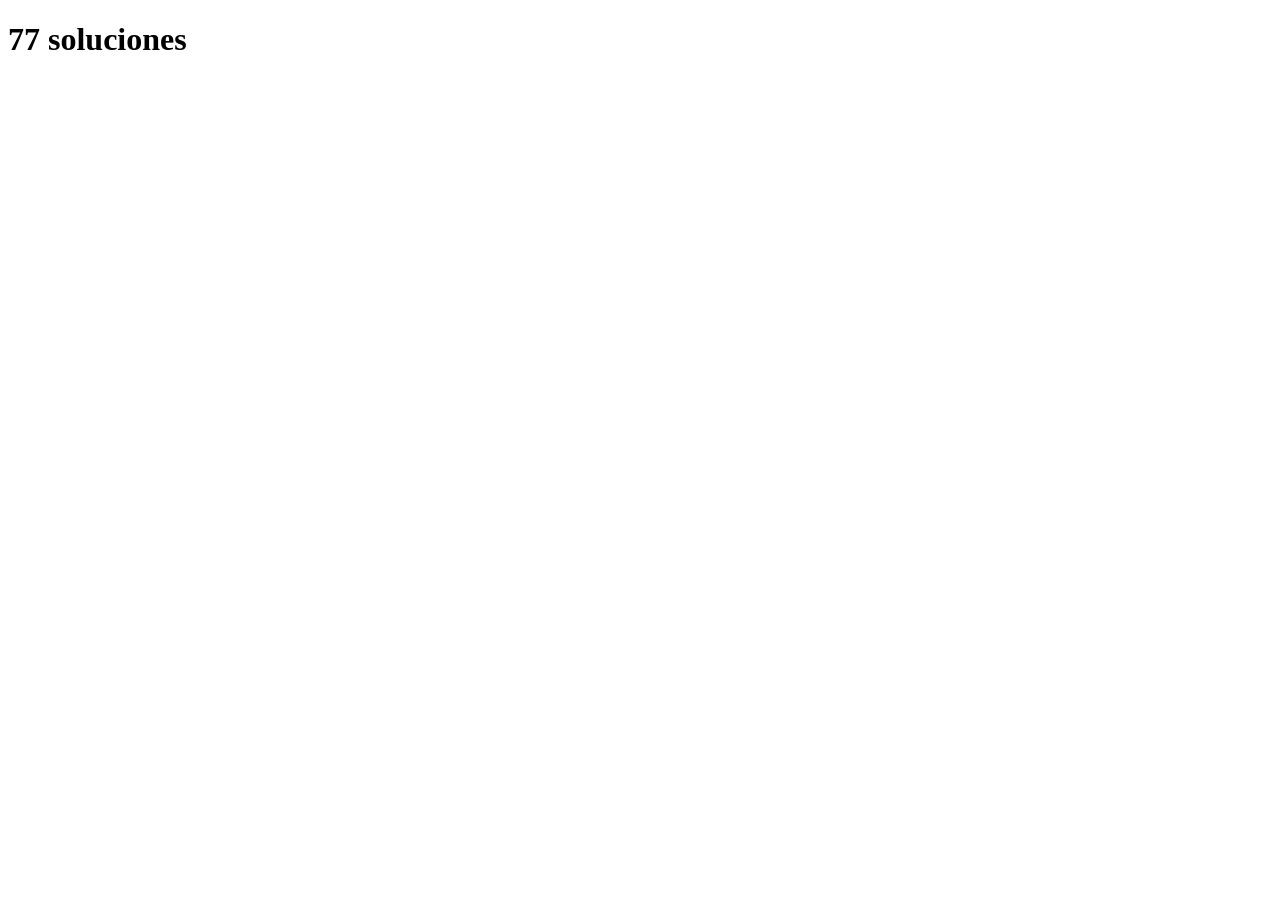
==== index.html @ a846e5ba "Initial commit" ====
<!doctype html>
<html lang="es">
  <head>
    <meta charset="UTF-8" />
    <meta name="viewport" content="width=device-width, initial-scale=1.0" />
    <title>77 soluciones</title>
  </head>
  <body>
    <h1>77 soluciones</h1>
  </body>
</html>
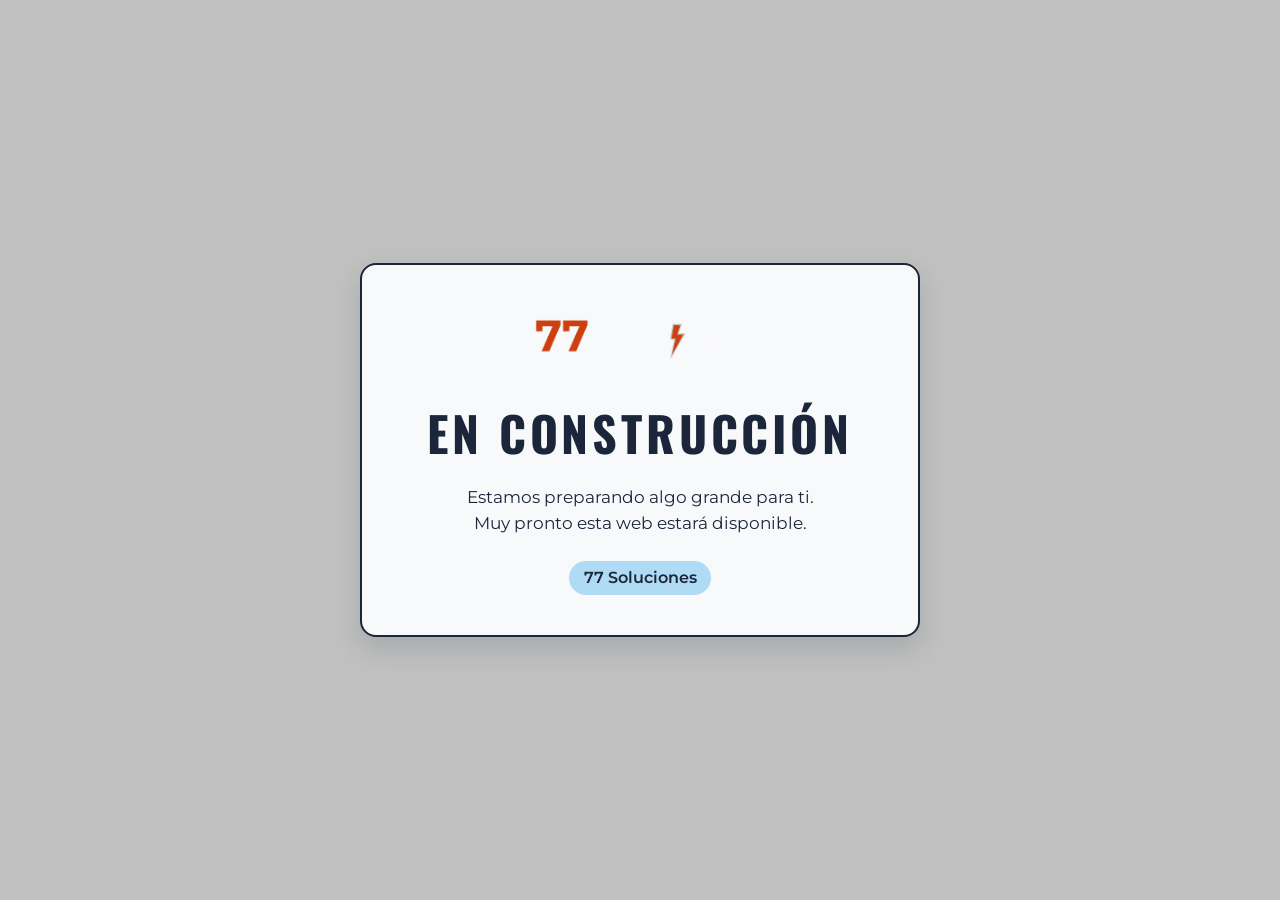
==== commit add59375: "Crear landing de en construcción con logo y estilos" ====
--- a/index.html
+++ b/index.html
@@ -3,9 +3,82 @@
   <head>
     <meta charset="UTF-8" />
     <meta name="viewport" content="width=device-width, initial-scale=1.0" />
-    <title>77 soluciones</title>
+    <title>77 Soluciones | En construcción</title>
+    <link
+      href="https://fonts.googleapis.com/css2?family=Montserrat:wght@400;600&family=Oswald:wght@500;700&display=swap"
+      rel="stylesheet"
+    />
+    <style>
+      :root {
+        --gris-fondo: #c0c0c0;
+        --azul-claro: #afdbf5;
+        --casi-blanco: #f8f9fa;
+        --azul-oscuro: #1b263b;
+      }
+
+      * {
+        box-sizing: border-box;
+      }
+
+      body {
+        margin: 0;
+        min-height: 100vh;
+        display: grid;
+        place-items: center;
+        background: var(--gris-fondo);
+        color: var(--azul-oscuro);
+        font-family: "Montserrat", sans-serif;
+      }
+
+      .construction-card {
+        width: min(92vw, 560px);
+        padding: 2.5rem 2rem;
+        background: var(--casi-blanco);
+        border: 2px solid var(--azul-oscuro);
+        border-radius: 16px;
+        text-align: center;
+        box-shadow: 0 12px 24px rgba(27, 38, 59, 0.15);
+      }
+
+      .logo {
+        width: min(220px, 60%);
+        height: auto;
+        margin-bottom: 1.5rem;
+      }
+
+      h1 {
+        margin: 0;
+        font-family: "Oswald", sans-serif;
+        font-size: clamp(2rem, 5vw, 3rem);
+        text-transform: uppercase;
+        letter-spacing: 0.08em;
+      }
+
+      p {
+        margin: 1rem 0 0;
+        font-size: 1.05rem;
+        line-height: 1.6;
+      }
+
+      .badge {
+        display: inline-block;
+        margin-top: 1.5rem;
+        padding: 0.45rem 0.9rem;
+        border-radius: 999px;
+        background: var(--azul-claro);
+        font-weight: 600;
+      }
+    </style>
   </head>
   <body>
-    <h1>77 soluciones</h1>
+    <main class="construction-card">
+      <img class="logo" src="img/logo.webp" alt="Logo de 77 Soluciones" />
+      <h1>En construcción</h1>
+      <p>
+        Estamos preparando algo grande para ti.<br />
+        Muy pronto esta web estará disponible.
+      </p>
+      <span class="badge">77 Soluciones</span>
+    </main>
   </body>
 </html>
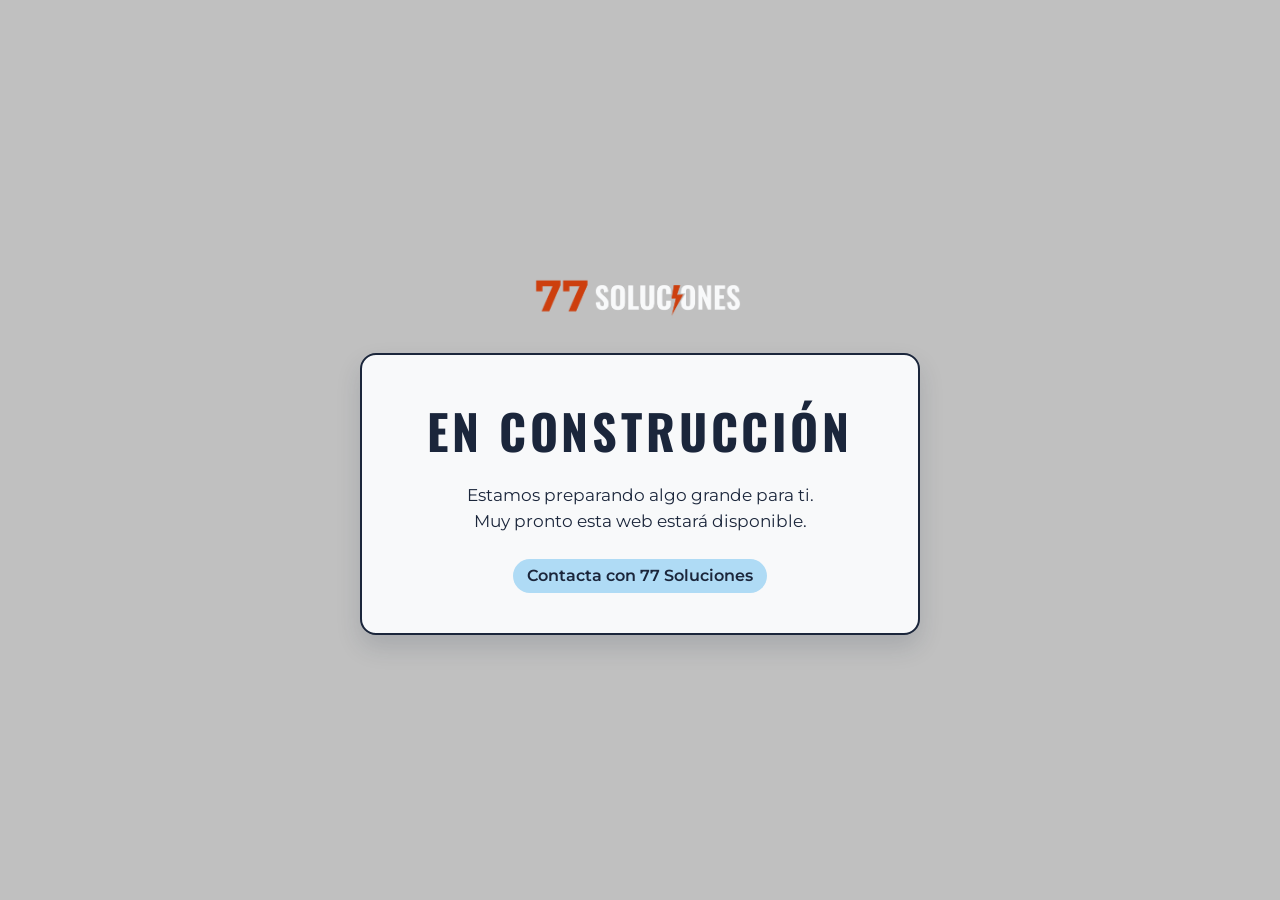
==== commit f48b837d: "Actualizar página de enconstrucción" ====
--- a/index.html
+++ b/index.html
@@ -30,6 +30,12 @@
         font-family: "Montserrat", sans-serif;
       }
 
+      main {
+        display: flex;
+        flex-direction: column;
+        align-items: center;
+      }
+
       .construction-card {
         width: min(92vw, 560px);
         padding: 2.5rem 2rem;
@@ -38,6 +44,12 @@
         border-radius: 16px;
         text-align: center;
         box-shadow: 0 12px 24px rgba(27, 38, 59, 0.15);
+      }
+
+      .img-container {
+        width: 100%;
+        display: flex;
+        justify-content: center;
       }
 
       .logo {
@@ -67,18 +79,45 @@
         border-radius: 999px;
         background: var(--azul-claro);
         font-weight: 600;
+        color: inherit;
+        text-decoration: none;
+        transition:
+          transform 160ms ease,
+          box-shadow 160ms ease;
+      }
+
+      .badge:hover,
+      .badge:focus-visible {
+        transform: translateY(-3px);
+        box-shadow: 0 10px 18px rgba(27, 38, 59, 0.2);
+      }
+
+      @media (max-width: 600px) {
+        body {
+          place-items: start center;
+        }
+
+        main {
+          margin-top: 80px;
+        }
       }
     </style>
   </head>
   <body>
-    <main class="construction-card">
-      <img class="logo" src="img/logo.webp" alt="Logo de 77 Soluciones" />
-      <h1>En construcción</h1>
-      <p>
-        Estamos preparando algo grande para ti.<br />
-        Muy pronto esta web estará disponible.
-      </p>
-      <span class="badge">77 Soluciones</span>
+    <main>
+      <div class="img-container">
+        <img class="logo" src="img/logo.webp" alt="Logo de 77 Soluciones" />
+      </div>
+      <div class="construction-card">
+        <h1>En construcción</h1>
+        <p>
+          Estamos preparando algo grande para ti.<br />
+          Muy pronto esta web estará disponible.
+        </p>
+        <a class="badge" href="mailto:info@77soluciones.com"
+          >Contacta con 77 Soluciones</a
+        >
+      </div>
     </main>
   </body>
 </html>
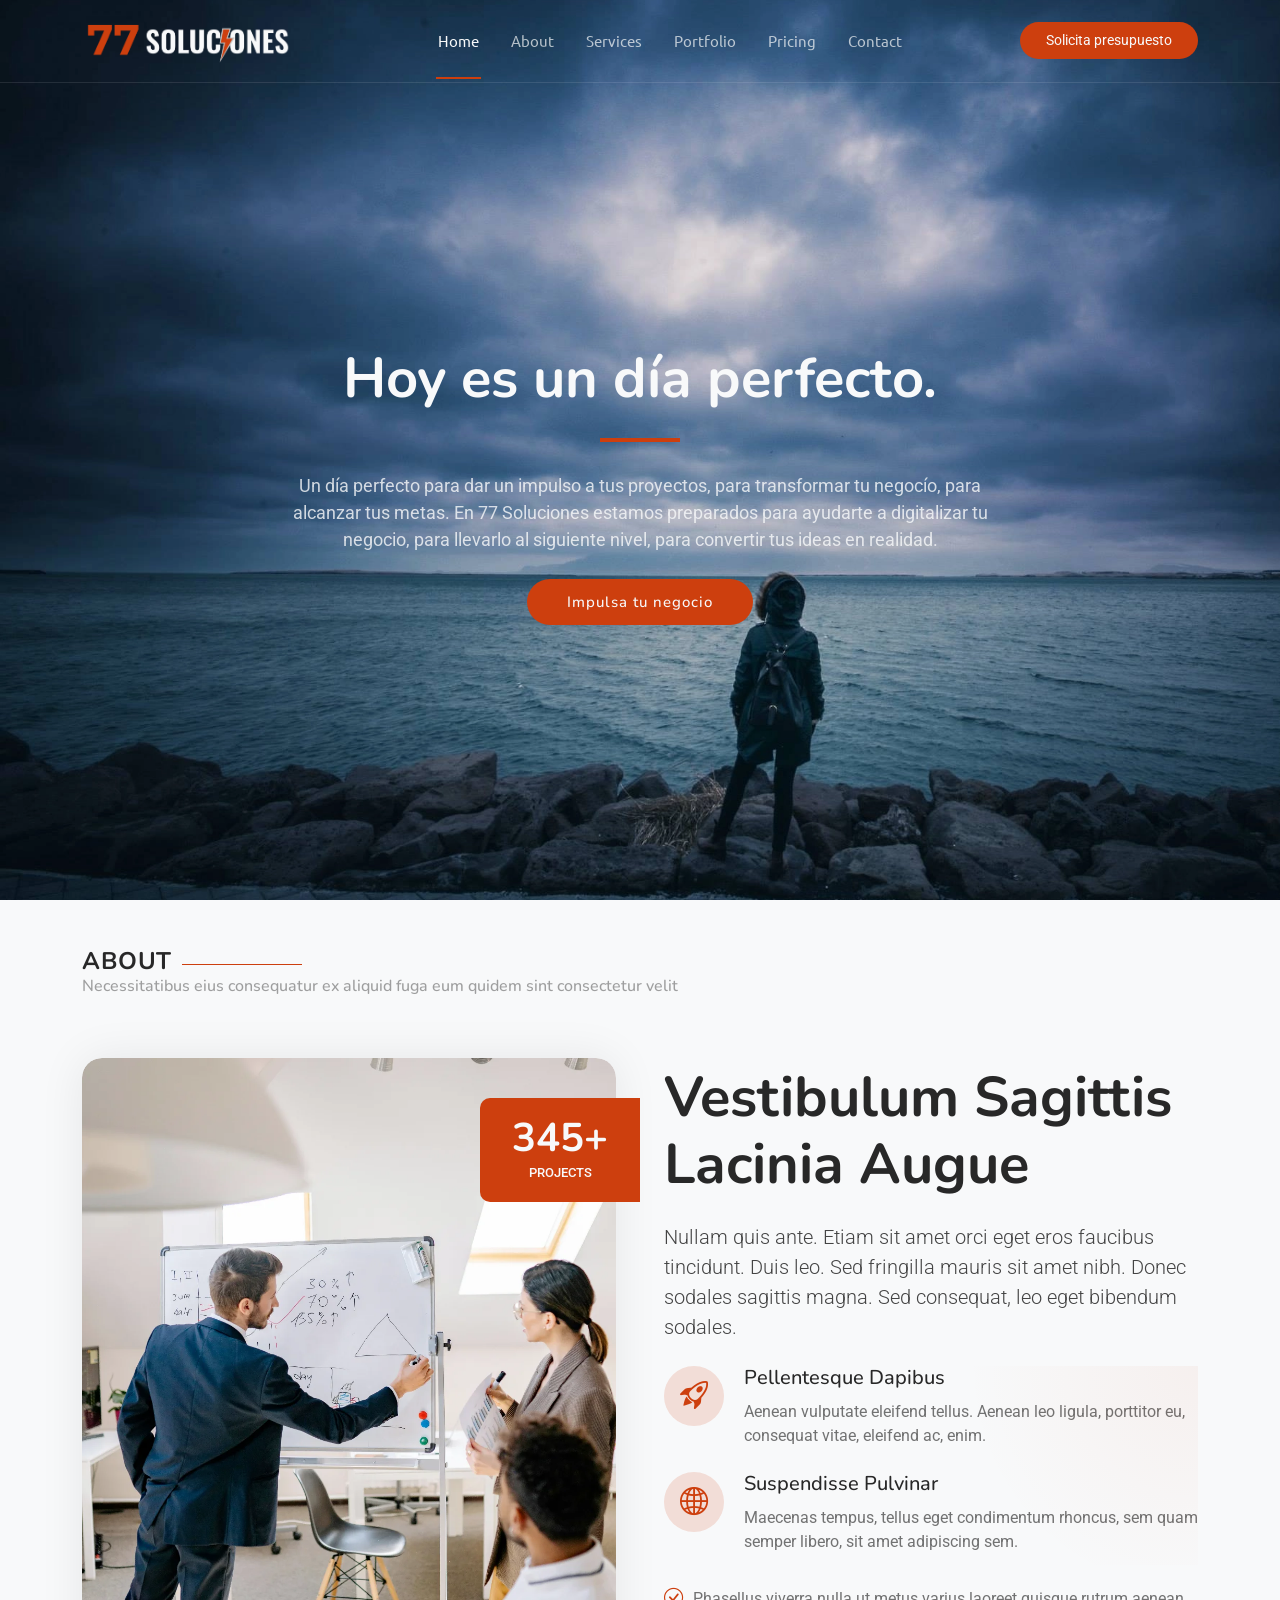
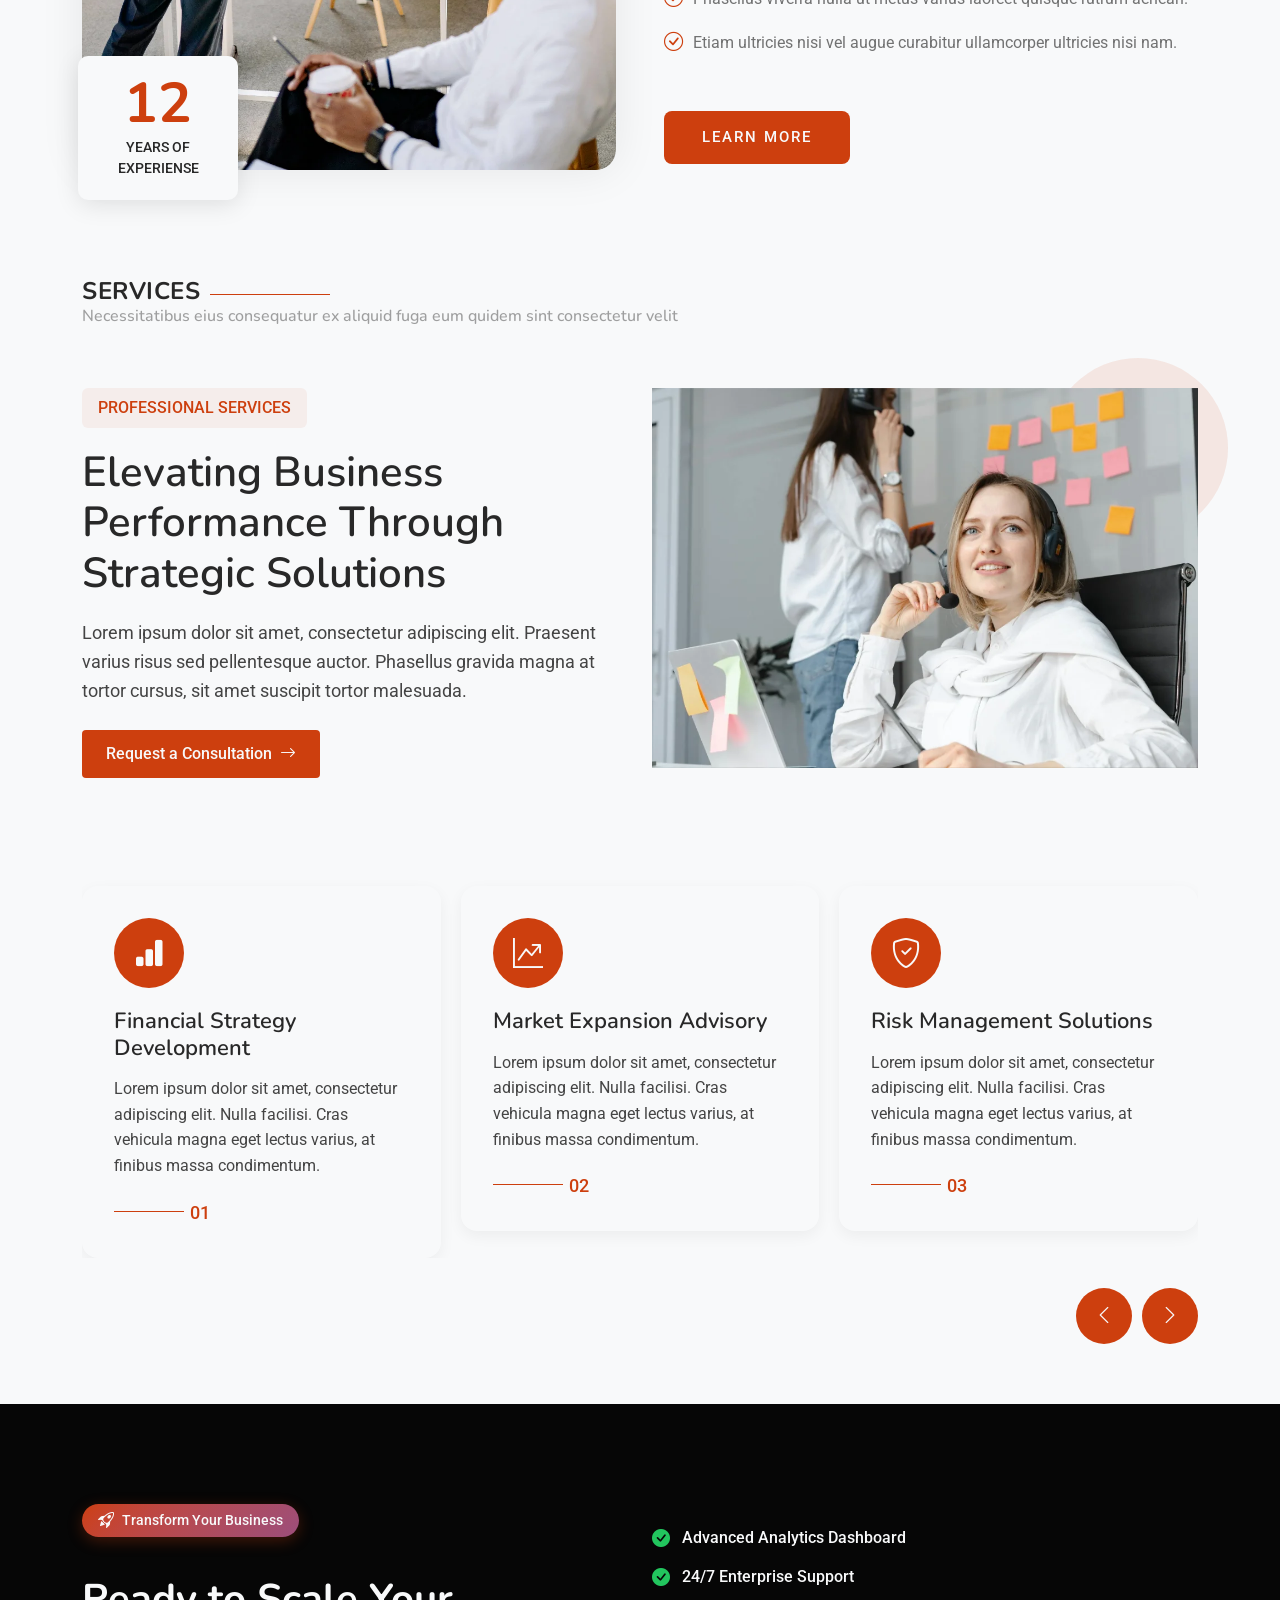
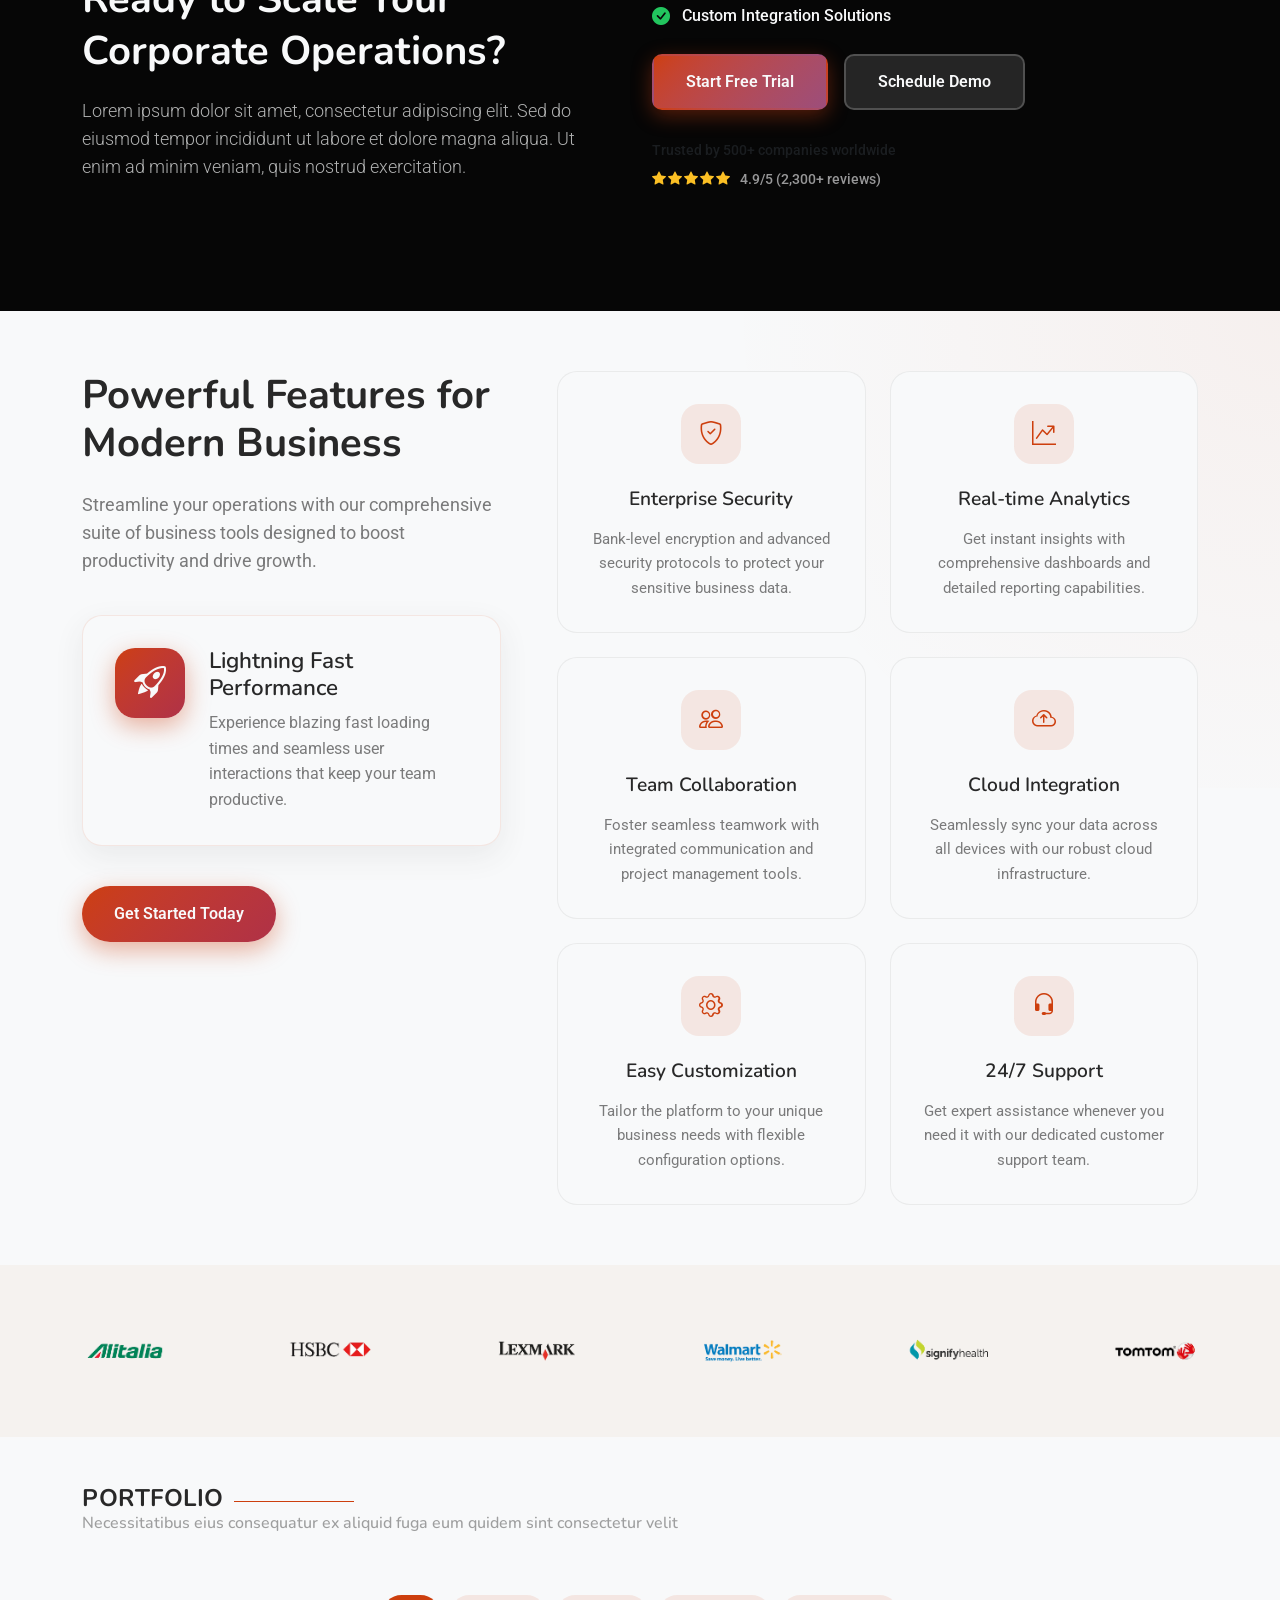
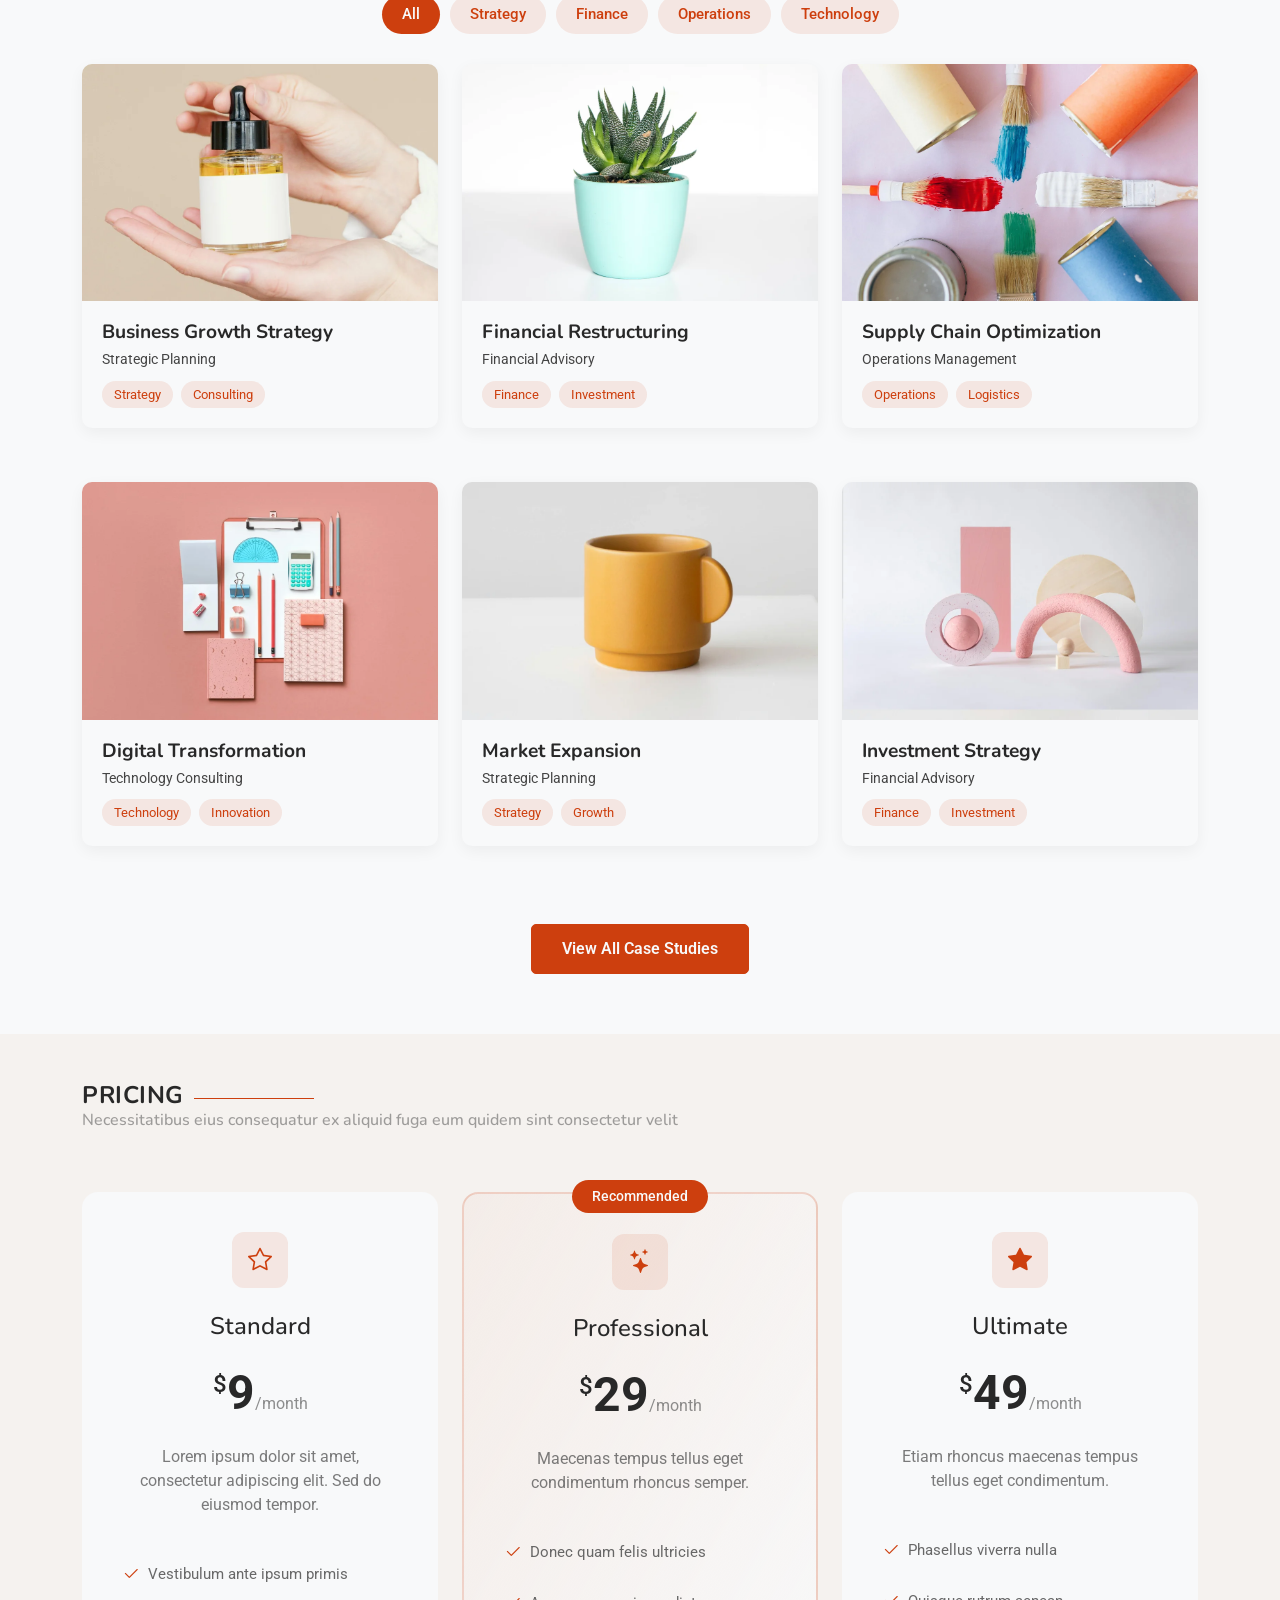
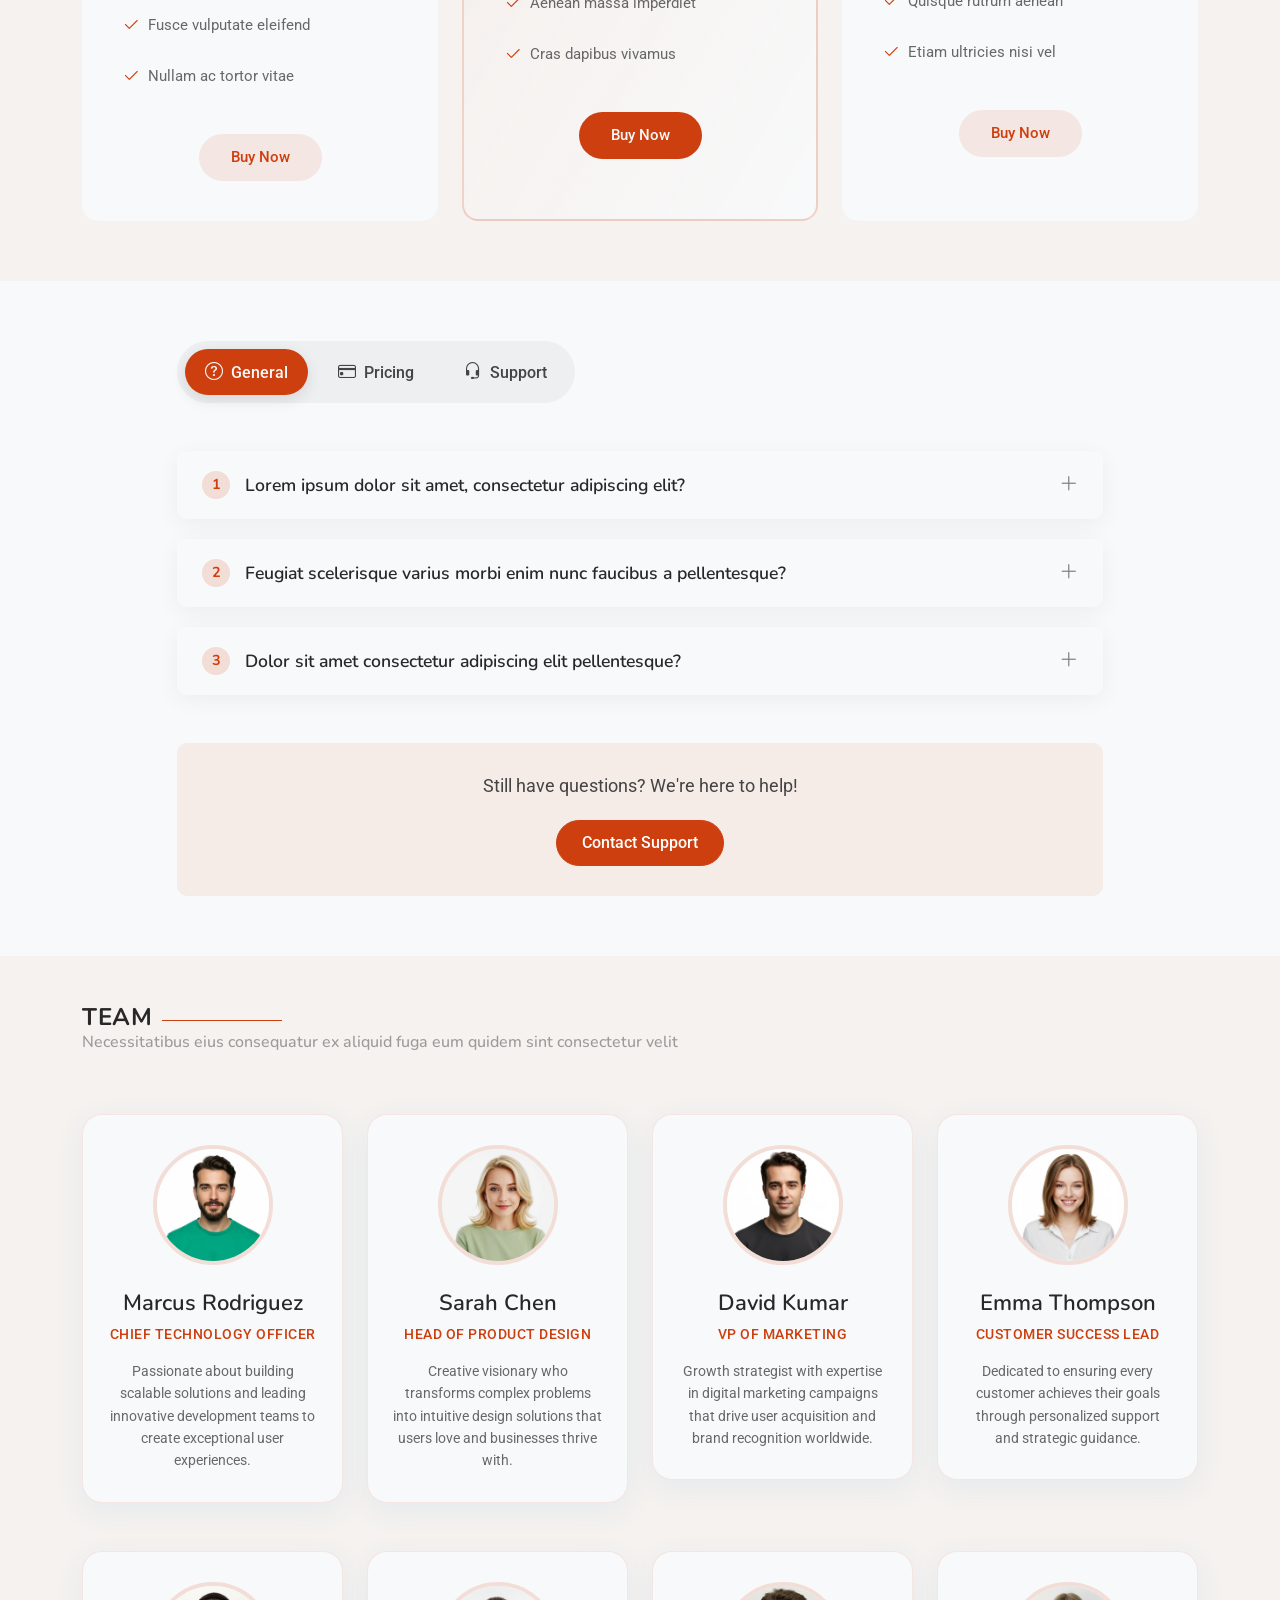
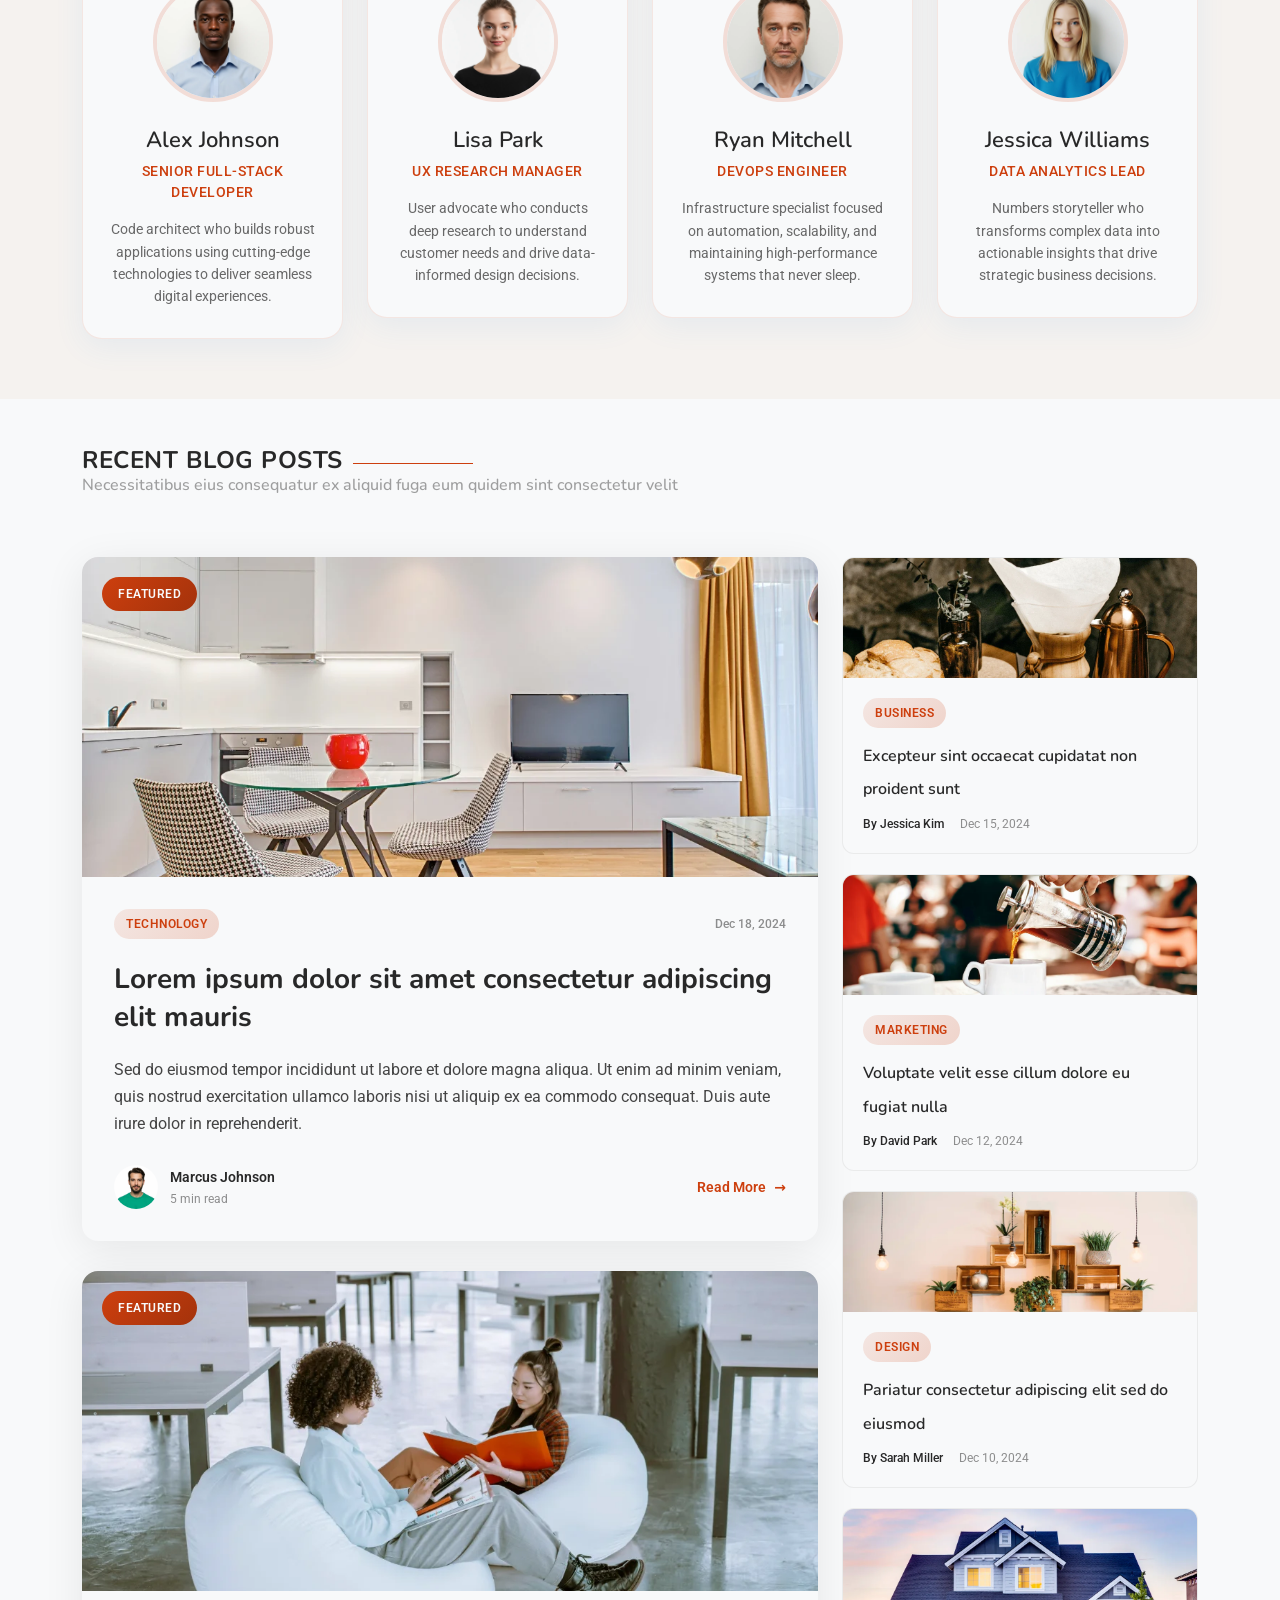
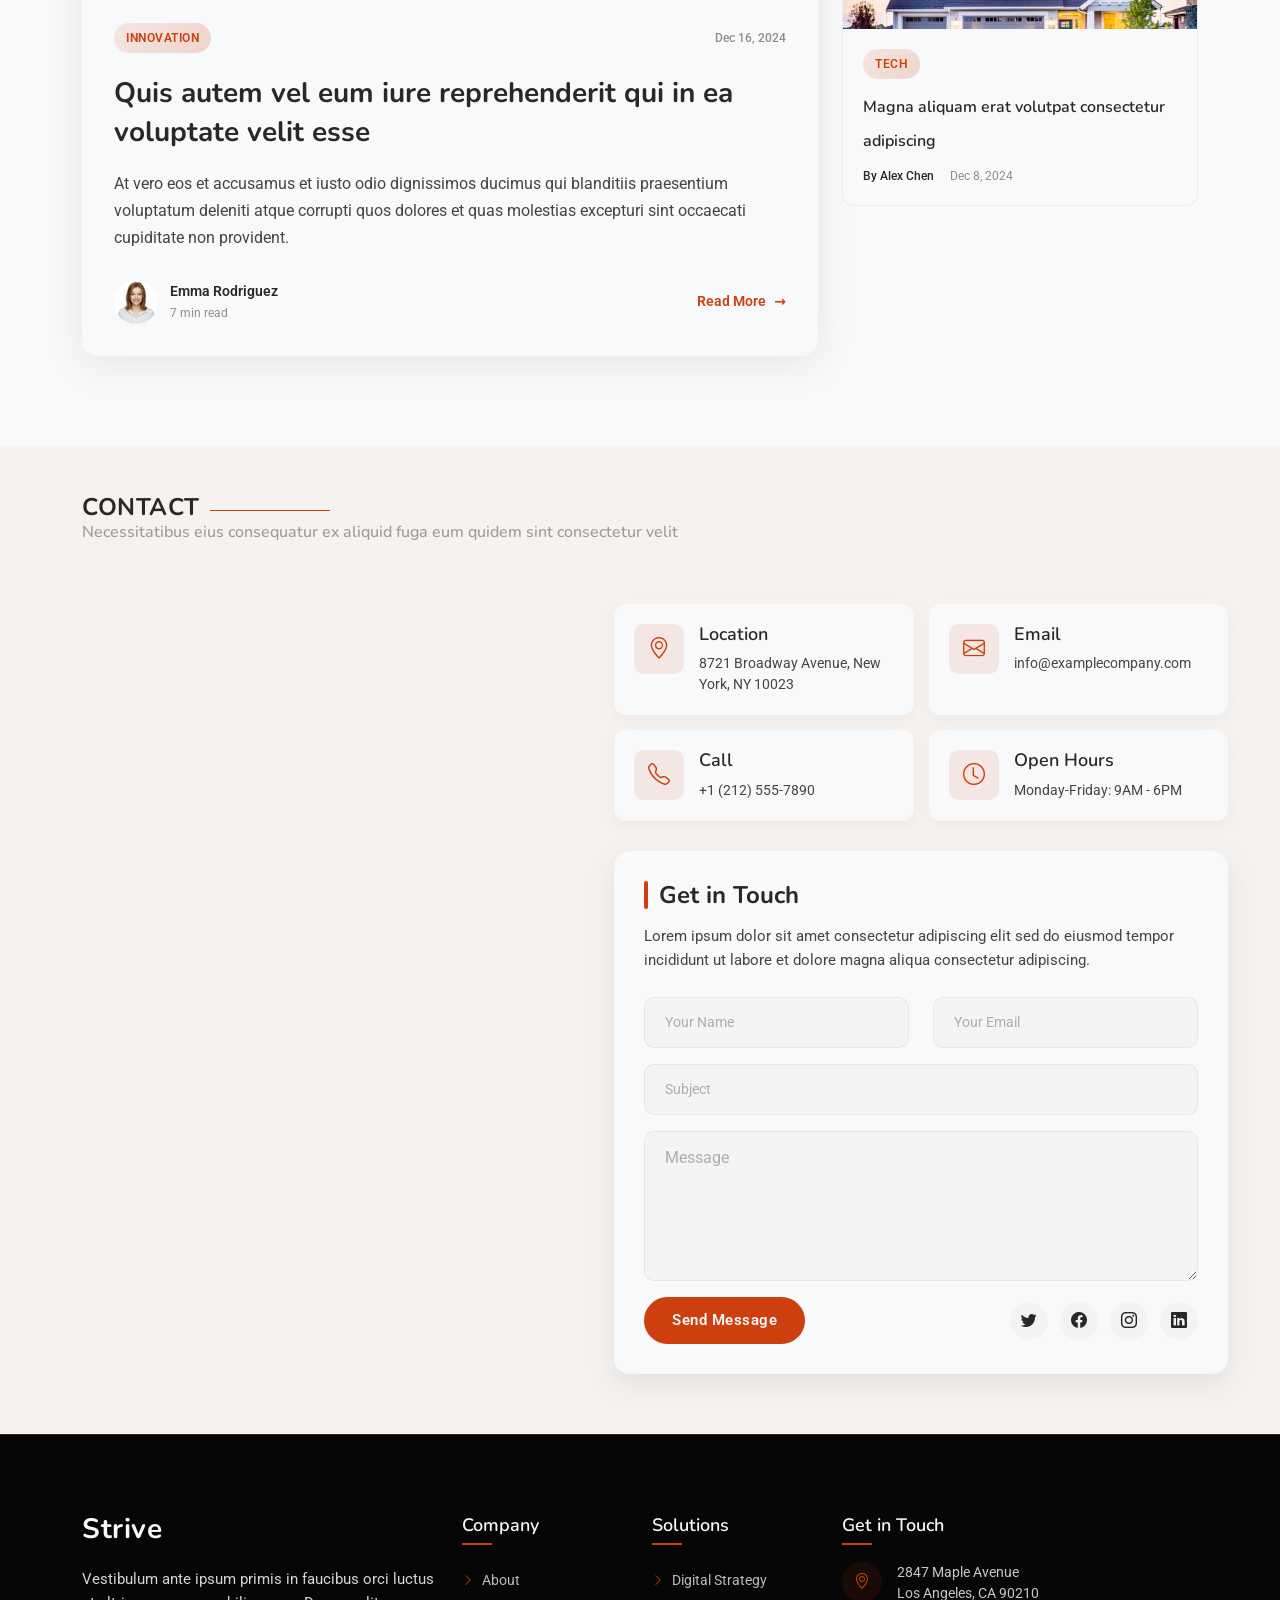
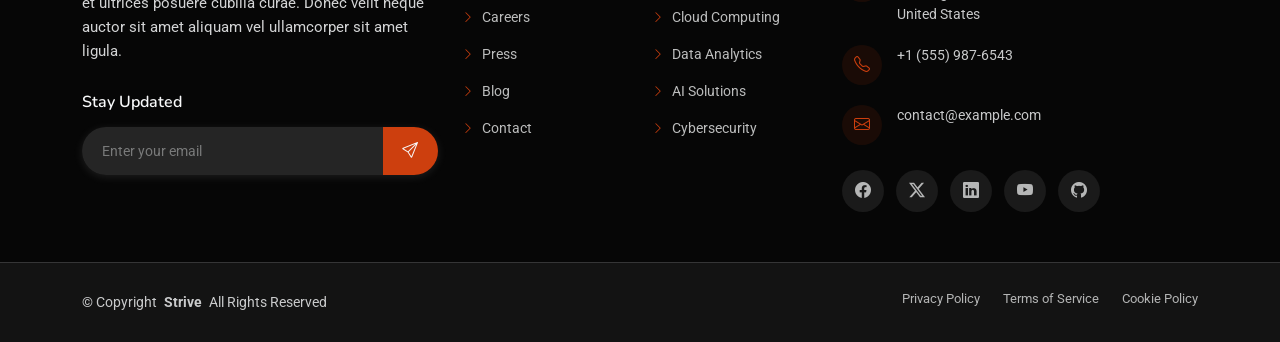
==== commit e72297ce: "Añadir nueva web" ====
--- a/index.html
+++ b/index.html
@@ -1,123 +1,2316 @@
 <!doctype html>
-<html lang="es">
+<html lang="en">
   <head>
-    <meta charset="UTF-8" />
-    <meta name="viewport" content="width=device-width, initial-scale=1.0" />
-    <title>77 Soluciones | En construcción</title>
+    <meta charset="utf-8" />
+    <meta content="width=device-width, initial-scale=1.0" name="viewport" />
+    <title>77 Soluciones - Desarrollo a medida</title>
+    <meta name="description" content="" />
+    <meta name="keywords" content="" />
+
+    <!-- Favicons -->
+    <link href="assets/img/favicon.png" rel="icon" />
+    <link href="assets/img/apple-touch-icon.png" rel="apple-touch-icon" />
+
+    <!-- Fonts -->
+    <link href="https://fonts.googleapis.com" rel="preconnect" />
+    <link href="https://fonts.gstatic.com" rel="preconnect" crossorigin />
     <link
-      href="https://fonts.googleapis.com/css2?family=Montserrat:wght@400;600&family=Oswald:wght@500;700&display=swap"
+      href="https://fonts.googleapis.com/css2?family=Roboto:ital,wght@0,100;0,300;0,400;0,500;0,700;0,900;1,100;1,300;1,400;1,500;1,700;1,900&family=Ubuntu:ital,wght@0,300;0,400;0,500;0,700;1,300;1,400;1,500;1,700&family=Nunito:ital,wght@0,200;0,300;0,400;0,500;0,600;0,700;0,800;0,900;1,200;1,300;1,400;1,500;1,600;1,700;1,800;1,900&display=swap"
       rel="stylesheet"
     />
-    <style>
-      :root {
-        --gris-fondo: #c0c0c0;
-        --azul-claro: #afdbf5;
-        --casi-blanco: #f8f9fa;
-        --azul-oscuro: #1b263b;
-      }
-
-      * {
-        box-sizing: border-box;
-      }
-
-      body {
-        margin: 0;
-        min-height: 100vh;
-        display: grid;
-        place-items: center;
-        background: var(--gris-fondo);
-        color: var(--azul-oscuro);
-        font-family: "Montserrat", sans-serif;
-      }
-
-      main {
-        display: flex;
-        flex-direction: column;
-        align-items: center;
-      }
-
-      .construction-card {
-        width: min(92vw, 560px);
-        padding: 2.5rem 2rem;
-        background: var(--casi-blanco);
-        border: 2px solid var(--azul-oscuro);
-        border-radius: 16px;
-        text-align: center;
-        box-shadow: 0 12px 24px rgba(27, 38, 59, 0.15);
-      }
-
-      .img-container {
-        width: 100%;
-        display: flex;
-        justify-content: center;
-      }
-
-      .logo {
-        width: min(220px, 60%);
-        height: auto;
-        margin-bottom: 1.5rem;
-      }
-
-      h1 {
-        margin: 0;
-        font-family: "Oswald", sans-serif;
-        font-size: clamp(2rem, 5vw, 3rem);
-        text-transform: uppercase;
-        letter-spacing: 0.08em;
-      }
-
-      p {
-        margin: 1rem 0 0;
-        font-size: 1.05rem;
-        line-height: 1.6;
-      }
-
-      .badge {
-        display: inline-block;
-        margin-top: 1.5rem;
-        padding: 0.45rem 0.9rem;
-        border-radius: 999px;
-        background: var(--azul-claro);
-        font-weight: 600;
-        color: inherit;
-        text-decoration: none;
-        transition:
-          transform 160ms ease,
-          box-shadow 160ms ease;
-      }
-
-      .badge:hover,
-      .badge:focus-visible {
-        transform: translateY(-3px);
-        box-shadow: 0 10px 18px rgba(27, 38, 59, 0.2);
-      }
-
-      @media (max-width: 600px) {
-        body {
-          place-items: start center;
-        }
-
-        main {
-          margin-top: 80px;
-        }
-      }
-    </style>
+
+    <!-- Vendor CSS Files -->
+    <link
+      href="assets/vendor/bootstrap/css/bootstrap.min.css"
+      rel="stylesheet"
+    />
+    <link
+      href="assets/vendor/bootstrap-icons/bootstrap-icons.css"
+      rel="stylesheet"
+    />
+    <link href="assets/vendor/aos/aos.css" rel="stylesheet" />
+    <link href="assets/vendor/swiper/swiper-bundle.min.css" rel="stylesheet" />
+    <link
+      href="assets/vendor/glightbox/css/glightbox.min.css"
+      rel="stylesheet"
+    />
+
+    <!-- Main CSS File -->
+    <link href="assets/css/main.css" rel="stylesheet" />
+
+    <!-- =======================================================
+  * Template Name: Strive
+  * Template URL: https://bootstrapmade.com/strive-bootstrap-business-template/
+  * Updated: Sep 20 2025 with Bootstrap v5.3.8
+  * Author: BootstrapMade.com
+  * License: https://bootstrapmade.com/license/
+  ======================================================== -->
   </head>
-  <body>
-    <main>
-      <div class="img-container">
-        <img class="logo" src="img/logo.webp" alt="Logo de 77 Soluciones" />
+
+  <body class="index-page">
+    <header id="header" class="header d-flex align-items-center fixed-top">
+      <div
+        class="container position-relative d-flex align-items-center justify-content-between"
+      >
+        <a
+          href="index.html"
+          class="logo d-flex align-items-center me-auto me-xl-0"
+        >
+          <img src="assets/img/logo.webp" alt="" />
+        </a>
+
+        <nav id="navmenu" class="navmenu">
+          <ul>
+            <li><a href="#hero" class="active">Home</a></li>
+            <li><a href="#about">About</a></li>
+            <li><a href="#services">Services</a></li>
+            <li><a href="#portfolio">Portfolio</a></li>
+            <li><a href="#pricing">Pricing</a></li>
+            <li><a href="#contact">Contact</a></li>
+          </ul>
+          <i class="mobile-nav-toggle d-xl-none bi bi-list"></i>
+        </nav>
+
+        <a class="cta-btn" href="#contact">Solicita presupuesto</a>
       </div>
-      <div class="construction-card">
-        <h1>En construcción</h1>
-        <p>
-          Estamos preparando algo grande para ti.<br />
-          Muy pronto esta web estará disponible.
-        </p>
-        <a class="badge" href="mailto:info@77soluciones.com"
-          >Contacta con 77 Soluciones</a
-        >
+    </header>
+
+    <main class="main">
+      <!-- Hero Section -->
+      <section
+        id="hero"
+        class="hero section dark-background"
+        style="
+          background-image: url(&quot;assets/img/inicio/storm-portada.webp&quot;);
+          background-size: cover;
+          background-position: center;
+        "
+      >
+        <div class="info d-flex align-items-center">
+          <div class="container">
+            <div
+              class="row justify-content-center"
+              data-aos="fade-up"
+              data-aos-delay="100"
+            >
+              <div class="col-lg-8 text-center">
+                <h2>Hoy es un día perfecto.</h2>
+                <p>
+                  Un día perfecto para dar un impulso a tus proyectos, para
+                  transformar tu negocío, para alcanzar tus metas. En 77
+                  Soluciones estamos preparados para ayudarte a digitalizar tu
+                  negocio, para llevarlo al siguiente nivel, para convertir tus
+                  ideas en realidad.
+                </p>
+                <a href="#contact" class="btn-get-started"
+                  >Impulsa tu negocio</a
+                >
+              </div>
+            </div>
+          </div>
+        </div>
+      </section>
+      <!-- /Hero Section -->
+
+      <!-- About Section -->
+      <section id="about" class="about section">
+        <!-- Section Title -->
+        <div class="container section-title">
+          <h2>About</h2>
+          <p>
+            Necessitatibus eius consequatur ex aliquid fuga eum quidem sint
+            consectetur velit
+          </p>
+        </div>
+        <!-- End Section Title -->
+
+        <div class="container" data-aos="fade-up" data-aos-delay="100">
+          <div class="row g-5 align-items-center">
+            <div class="col-lg-6 position-relative">
+              <div class="about-img" data-aos="fade-right">
+                <img
+                  src="assets/img/about/about-portrait-2.webp"
+                  class="img-fluid"
+                  alt=""
+                />
+              </div>
+              <div class="experience-badge" data-aos="fade-up">
+                <h2>12</h2>
+                <p>Years of<br />Experiense</p>
+              </div>
+              <div class="projects-badge" data-aos="fade-left">
+                <h2>345+</h2>
+                <p>Projects</p>
+              </div>
+            </div>
+
+            <div class="col-lg-6" data-aos="fade-left">
+              <h2 class="display-4 fw-bold mb-4">
+                Vestibulum Sagittis Lacinia Augue
+              </h2>
+              <p class="lead mb-4">
+                Nullam quis ante. Etiam sit amet orci eget eros faucibus
+                tincidunt. Duis leo. Sed fringilla mauris sit amet nibh. Donec
+                sodales sagittis magna. Sed consequat, leo eget bibendum
+                sodales.
+              </p>
+
+              <div class="features">
+                <div class="feature-item mb-4" data-aos="fade-up">
+                  <div class="feature-icon">
+                    <i class="bi bi-rocket-takeoff"></i>
+                  </div>
+                  <div class="feature-content">
+                    <h4>Pellentesque Dapibus</h4>
+                    <p>
+                      Aenean vulputate eleifend tellus. Aenean leo ligula,
+                      porttitor eu, consequat vitae, eleifend ac, enim.
+                    </p>
+                  </div>
+                </div>
+
+                <div
+                  class="feature-item mb-4"
+                  data-aos="fade-up"
+                  data-aos-delay="100"
+                >
+                  <div class="feature-icon">
+                    <i class="bi bi-globe2"></i>
+                  </div>
+                  <div class="feature-content">
+                    <h4>Suspendisse Pulvinar</h4>
+                    <p>
+                      Maecenas tempus, tellus eget condimentum rhoncus, sem quam
+                      semper libero, sit amet adipiscing sem.
+                    </p>
+                  </div>
+                </div>
+
+                <ul class="check-list" data-aos="fade-up" data-aos-delay="200">
+                  <li>
+                    <i class="bi bi-check-circle"></i> Phasellus viverra nulla
+                    ut metus varius laoreet quisque rutrum aenean.
+                  </li>
+                  <li>
+                    <i class="bi bi-check-circle"></i> Etiam ultricies nisi vel
+                    augue curabitur ullamcorper ultricies nisi nam.
+                  </li>
+                </ul>
+
+                <a
+                  href="#"
+                  class="btn btn-primary btn-lg mt-4"
+                  data-aos="fade-up"
+                  data-aos-delay="300"
+                  >Learn More</a
+                >
+              </div>
+            </div>
+          </div>
+        </div>
+      </section>
+      <!-- /About Section -->
+
+      <!-- Services Section -->
+      <section id="services" class="services section">
+        <!-- Section Title -->
+        <div class="container section-title">
+          <h2>Services</h2>
+          <p>
+            Necessitatibus eius consequatur ex aliquid fuga eum quidem sint
+            consectetur velit
+          </p>
+        </div>
+        <!-- End Section Title -->
+
+        <div class="container" data-aos="fade-up" data-aos-delay="100">
+          <div class="row">
+            <div class="col-lg-6">
+              <div
+                class="services-content"
+                data-aos="fade-left"
+                data-aos-duration="900"
+              >
+                <span class="subtitle">Professional Services</span>
+                <h2>
+                  Elevating Business Performance Through Strategic Solutions
+                </h2>
+                <p data-aos="fade-right" data-aos-duration="800">
+                  Lorem ipsum dolor sit amet, consectetur adipiscing elit.
+                  Praesent varius risus sed pellentesque auctor. Phasellus
+                  gravida magna at tortor cursus, sit amet suscipit tortor
+                  malesuada.
+                </p>
+                <div
+                  class="mt-4"
+                  data-aos="fade-right"
+                  data-aos-duration="1100"
+                >
+                  <a href="service-details.html" class="btn-consultation"
+                    ><span>Request a Consultation</span
+                    ><i class="bi bi-arrow-right"></i
+                  ></a>
+                </div>
+              </div>
+            </div>
+            <div class="col-lg-6">
+              <div
+                class="services-image"
+                data-aos="fade-left"
+                data-aos-delay="200"
+              >
+                <img
+                  src="assets/img/services/services-9.webp"
+                  alt="Business Services"
+                  class="img-fluid"
+                />
+                <div class="shape-circle"></div>
+                <div class="shape-accent"></div>
+              </div>
+            </div>
+          </div>
+
+          <div class="row mt-5" data-aos="fade-up" data-aos-duration="1000">
+            <div class="col-12">
+              <div class="services-slider swiper init-swiper">
+                <script type="application/json" class="swiper-config">
+                  {
+                    "slidesPerView": 3,
+                    "spaceBetween": 20,
+                    "loop": true,
+                    "speed": 600,
+                    "autoplay": {
+                      "delay": 5000
+                    },
+                    "navigation": {
+                      "nextEl": ".swiper-nav-next",
+                      "prevEl": ".swiper-nav-prev"
+                    },
+                    "breakpoints": {
+                      "320": {
+                        "slidesPerView": 1
+                      },
+                      "768": {
+                        "slidesPerView": 2
+                      },
+                      "992": {
+                        "slidesPerView": 3
+                      }
+                    }
+                  }
+                </script>
+                <div class="swiper-wrapper">
+                  <div class="swiper-slide">
+                    <div class="service-card">
+                      <div class="icon-box">
+                        <i class="bi bi-bar-chart-fill"></i>
+                      </div>
+                      <a href="service-details.html" class="arrow-link"
+                        ><i class="bi bi-arrow-right"></i
+                      ></a>
+                      <div class="content">
+                        <h4>
+                          <a href="service-details.html"
+                            >Financial Strategy Development</a
+                          >
+                        </h4>
+                        <p>
+                          Lorem ipsum dolor sit amet, consectetur adipiscing
+                          elit. Nulla facilisi. Cras vehicula magna eget lectus
+                          varius, at finibus massa condimentum.
+                        </p>
+                        <div class="service-number">01</div>
+                      </div>
+                    </div>
+                  </div>
+
+                  <div class="swiper-slide">
+                    <div class="service-card">
+                      <div class="icon-box">
+                        <i class="bi bi-graph-up-arrow"></i>
+                      </div>
+                      <a href="service-details.html" class="arrow-link"
+                        ><i class="bi bi-arrow-right"></i
+                      ></a>
+                      <div class="content">
+                        <h4>
+                          <a href="service-details.html"
+                            >Market Expansion Advisory</a
+                          >
+                        </h4>
+                        <p>
+                          Lorem ipsum dolor sit amet, consectetur adipiscing
+                          elit. Nulla facilisi. Cras vehicula magna eget lectus
+                          varius, at finibus massa condimentum.
+                        </p>
+                        <div class="service-number">02</div>
+                      </div>
+                    </div>
+                  </div>
+
+                  <div class="swiper-slide">
+                    <div class="service-card">
+                      <div class="icon-box">
+                        <i class="bi bi-shield-check"></i>
+                      </div>
+                      <a href="service-details.html" class="arrow-link"
+                        ><i class="bi bi-arrow-right"></i
+                      ></a>
+                      <div class="content">
+                        <h4>
+                          <a href="service-details.html"
+                            >Risk Management Solutions</a
+                          >
+                        </h4>
+                        <p>
+                          Lorem ipsum dolor sit amet, consectetur adipiscing
+                          elit. Nulla facilisi. Cras vehicula magna eget lectus
+                          varius, at finibus massa condimentum.
+                        </p>
+                        <div class="service-number">03</div>
+                      </div>
+                    </div>
+                  </div>
+
+                  <div class="swiper-slide">
+                    <div class="service-card">
+                      <div class="icon-box">
+                        <i class="bi bi-lightbulb-fill"></i>
+                      </div>
+                      <a href="service-details.html" class="arrow-link"
+                        ><i class="bi bi-arrow-right"></i
+                      ></a>
+                      <div class="content">
+                        <h4>
+                          <a href="service-details.html"
+                            >Innovation &amp; Digital Transformation</a
+                          >
+                        </h4>
+                        <p>
+                          Lorem ipsum dolor sit amet, consectetur adipiscing
+                          elit. Nulla facilisi. Cras vehicula magna eget lectus
+                          varius, at finibus massa condimentum.
+                        </p>
+                        <div class="service-number">04</div>
+                      </div>
+                    </div>
+                  </div>
+
+                  <div class="swiper-slide">
+                    <div class="service-card">
+                      <div class="icon-box">
+                        <i class="bi bi-people-fill"></i>
+                      </div>
+                      <a href="service-details.html" class="arrow-link"
+                        ><i class="bi bi-arrow-right"></i
+                      ></a>
+                      <div class="content">
+                        <h4>
+                          <a href="service-details.html"
+                            >Talent Management Strategy</a
+                          >
+                        </h4>
+                        <p>
+                          Lorem ipsum dolor sit amet, consectetur adipiscing
+                          elit. Nulla facilisi. Cras vehicula magna eget lectus
+                          varius, at finibus massa condimentum.
+                        </p>
+                        <div class="service-number">05</div>
+                      </div>
+                    </div>
+                  </div>
+                </div>
+              </div>
+            </div>
+          </div>
+
+          <div class="row">
+            <div class="col-12">
+              <div class="swiper-navigation">
+                <button class="swiper-nav-prev">
+                  <i class="bi bi-chevron-left"></i>
+                </button>
+                <button class="swiper-nav-next">
+                  <i class="bi bi-chevron-right"></i>
+                </button>
+              </div>
+            </div>
+          </div>
+        </div>
+      </section>
+      <!-- /Services Section -->
+
+      <!-- Call To Action Section -->
+      <section
+        id="call-to-action"
+        class="call-to-action section dark-background"
+      >
+        <div class="container" data-aos="fade-up" data-aos-delay="100">
+          <div class="row align-items-center">
+            <div class="col-lg-6" data-aos="fade-right" data-aos-delay="200">
+              <div class="cta-content">
+                <div class="badge mb-3">
+                  <i class="bi bi-rocket-takeoff"></i>
+                  Transform Your Business
+                </div>
+                <h2>Ready to Scale Your Corporate Operations?</h2>
+                <p class="lead">
+                  Lorem ipsum dolor sit amet, consectetur adipiscing elit. Sed
+                  do eiusmod tempor incididunt ut labore et dolore magna aliqua.
+                  Ut enim ad minim veniam, quis nostrud exercitation.
+                </p>
+              </div>
+            </div>
+
+            <div class="col-lg-6" data-aos="fade-left" data-aos-delay="300">
+              <div class="features-list mb-4">
+                <div class="feature-item">
+                  <i class="bi bi-check-circle-fill"></i>
+                  <span>Advanced Analytics Dashboard</span>
+                </div>
+                <div class="feature-item">
+                  <i class="bi bi-check-circle-fill"></i>
+                  <span>24/7 Enterprise Support</span>
+                </div>
+                <div class="feature-item">
+                  <i class="bi bi-check-circle-fill"></i>
+                  <span>Custom Integration Solutions</span>
+                </div>
+              </div>
+
+              <div class="cta-buttons">
+                <a href="#" class="btn btn-primary">Start Free Trial</a>
+                <a href="#" class="btn btn-outline">Schedule Demo</a>
+              </div>
+
+              <div class="trust-indicators mt-4">
+                <small class="text-muted"
+                  >Trusted by 500+ companies worldwide</small
+                >
+                <div class="rating">
+                  <i class="bi bi-star-fill"></i>
+                  <i class="bi bi-star-fill"></i>
+                  <i class="bi bi-star-fill"></i>
+                  <i class="bi bi-star-fill"></i>
+                  <i class="bi bi-star-fill"></i>
+                  <span class="ms-2">4.9/5 (2,300+ reviews)</span>
+                </div>
+              </div>
+            </div>
+          </div>
+        </div>
+      </section>
+      <!-- /Call To Action Section -->
+
+      <!-- Features Section -->
+      <section id="features" class="features section">
+        <div class="container" data-aos="fade-up" data-aos-delay="100">
+          <div class="row">
+            <div class="col-lg-5" data-aos="fade-right" data-aos-delay="200">
+              <div class="features-content">
+                <h2>Powerful Features for Modern Business</h2>
+                <p>
+                  Streamline your operations with our comprehensive suite of
+                  business tools designed to boost productivity and drive
+                  growth.
+                </p>
+
+                <div class="main-feature">
+                  <div class="feature-icon">
+                    <i class="bi bi-rocket-takeoff"></i>
+                  </div>
+                  <div class="feature-text">
+                    <h4>Lightning Fast Performance</h4>
+                    <p>
+                      Experience blazing fast loading times and seamless user
+                      interactions that keep your team productive.
+                    </p>
+                  </div>
+                </div>
+                <!-- End Main Feature -->
+
+                <a href="#" class="btn-get-started">Get Started Today</a>
+              </div>
+            </div>
+
+            <div class="col-lg-7" data-aos="fade-left" data-aos-delay="300">
+              <div class="features-grid">
+                <div
+                  class="feature-card"
+                  data-aos="zoom-in"
+                  data-aos-delay="400"
+                >
+                  <div class="icon-wrapper">
+                    <i class="bi bi-shield-check"></i>
+                  </div>
+                  <h5>Enterprise Security</h5>
+                  <p>
+                    Bank-level encryption and advanced security protocols to
+                    protect your sensitive business data.
+                  </p>
+                </div>
+                <!-- End Feature Card -->
+
+                <div
+                  class="feature-card"
+                  data-aos="zoom-in"
+                  data-aos-delay="450"
+                >
+                  <div class="icon-wrapper">
+                    <i class="bi bi-graph-up-arrow"></i>
+                  </div>
+                  <h5>Real-time Analytics</h5>
+                  <p>
+                    Get instant insights with comprehensive dashboards and
+                    detailed reporting capabilities.
+                  </p>
+                </div>
+                <!-- End Feature Card -->
+
+                <div
+                  class="feature-card"
+                  data-aos="zoom-in"
+                  data-aos-delay="500"
+                >
+                  <div class="icon-wrapper">
+                    <i class="bi bi-people"></i>
+                  </div>
+                  <h5>Team Collaboration</h5>
+                  <p>
+                    Foster seamless teamwork with integrated communication and
+                    project management tools.
+                  </p>
+                </div>
+                <!-- End Feature Card -->
+
+                <div
+                  class="feature-card"
+                  data-aos="zoom-in"
+                  data-aos-delay="550"
+                >
+                  <div class="icon-wrapper">
+                    <i class="bi bi-cloud-arrow-up"></i>
+                  </div>
+                  <h5>Cloud Integration</h5>
+                  <p>
+                    Seamlessly sync your data across all devices with our robust
+                    cloud infrastructure.
+                  </p>
+                </div>
+                <!-- End Feature Card -->
+
+                <div
+                  class="feature-card"
+                  data-aos="zoom-in"
+                  data-aos-delay="600"
+                >
+                  <div class="icon-wrapper">
+                    <i class="bi bi-gear"></i>
+                  </div>
+                  <h5>Easy Customization</h5>
+                  <p>
+                    Tailor the platform to your unique business needs with
+                    flexible configuration options.
+                  </p>
+                </div>
+                <!-- End Feature Card -->
+
+                <div
+                  class="feature-card"
+                  data-aos="zoom-in"
+                  data-aos-delay="650"
+                >
+                  <div class="icon-wrapper">
+                    <i class="bi bi-headset"></i>
+                  </div>
+                  <h5>24/7 Support</h5>
+                  <p>
+                    Get expert assistance whenever you need it with our
+                    dedicated customer support team.
+                  </p>
+                </div>
+                <!-- End Feature Card -->
+              </div>
+            </div>
+          </div>
+        </div>
+      </section>
+      <!-- /Features Section -->
+
+      <!-- Clients Section -->
+      <section id="clients" class="clients section light-background">
+        <div class="container">
+          <div class="swiper init-swiper">
+            <script type="application/json" class="swiper-config">
+              {
+                "loop": true,
+                "speed": 600,
+                "autoplay": {
+                  "delay": 5000
+                },
+                "slidesPerView": "auto",
+                "pagination": {
+                  "el": ".swiper-pagination",
+                  "type": "bullets",
+                  "clickable": true
+                },
+                "breakpoints": {
+                  "320": {
+                    "slidesPerView": 2,
+                    "spaceBetween": 40
+                  },
+                  "480": {
+                    "slidesPerView": 3,
+                    "spaceBetween": 60
+                  },
+                  "640": {
+                    "slidesPerView": 4,
+                    "spaceBetween": 80
+                  },
+                  "992": {
+                    "slidesPerView": 6,
+                    "spaceBetween": 120
+                  }
+                }
+              }
+            </script>
+            <div class="swiper-wrapper align-items-center">
+              <div class="swiper-slide">
+                <img
+                  src="assets/img/clients/clients-1.webp"
+                  class="img-fluid"
+                  alt=""
+                />
+              </div>
+              <div class="swiper-slide">
+                <img
+                  src="assets/img/clients/clients-2.webp"
+                  class="img-fluid"
+                  alt=""
+                />
+              </div>
+              <div class="swiper-slide">
+                <img
+                  src="assets/img/clients/clients-3.webp"
+                  class="img-fluid"
+                  alt=""
+                />
+              </div>
+              <div class="swiper-slide">
+                <img
+                  src="assets/img/clients/clients-4.webp"
+                  class="img-fluid"
+                  alt=""
+                />
+              </div>
+              <div class="swiper-slide">
+                <img
+                  src="assets/img/clients/clients-5.webp"
+                  class="img-fluid"
+                  alt=""
+                />
+              </div>
+              <div class="swiper-slide">
+                <img
+                  src="assets/img/clients/clients-6.webp"
+                  class="img-fluid"
+                  alt=""
+                />
+              </div>
+              <div class="swiper-slide">
+                <img
+                  src="assets/img/clients/clients-7.webp"
+                  class="img-fluid"
+                  alt=""
+                />
+              </div>
+              <div class="swiper-slide">
+                <img
+                  src="assets/img/clients/clients-8.webp"
+                  class="img-fluid"
+                  alt=""
+                />
+              </div>
+            </div>
+          </div>
+        </div>
+      </section>
+      <!-- /Clients Section -->
+
+      <!-- Portfolio Section -->
+      <section id="portfolio" class="portfolio section">
+        <!-- Section Title -->
+        <div class="container section-title">
+          <h2>Portfolio</h2>
+          <p>
+            Necessitatibus eius consequatur ex aliquid fuga eum quidem sint
+            consectetur velit
+          </p>
+        </div>
+        <!-- End Section Title -->
+
+        <div class="container" data-aos="fade-up" data-aos-delay="100">
+          <div
+            class="isotope-layout"
+            data-default-filter="*"
+            data-layout="masonry"
+            data-sort="original-order"
+          >
+            <ul
+              class="portfolio-filters isotope-filters"
+              data-aos="fade-up"
+              data-aos-delay="200"
+            >
+              <li data-filter="*" class="filter-active">All</li>
+              <li data-filter=".filter-strategy">Strategy</li>
+              <li data-filter=".filter-finance">Finance</li>
+              <li data-filter=".filter-operations">Operations</li>
+              <li data-filter=".filter-technology">Technology</li>
+            </ul>
+            <!-- End Portfolio Filters -->
+
+            <div
+              class="row gy-4 isotope-container"
+              data-aos="fade-up"
+              data-aos-delay="300"
+            >
+              <div
+                class="col-lg-4 col-md-6 portfolio-item isotope-item filter-strategy"
+              >
+                <div class="portfolio-card">
+                  <div class="portfolio-img">
+                    <img
+                      src="assets/img/portfolio/portfolio-1.webp"
+                      alt="Portfolio Item"
+                      class="img-fluid"
+                    />
+                    <div class="portfolio-overlay">
+                      <a
+                        href="assets/img/portfolio/portfolio-1.webp"
+                        class="glightbox portfolio-lightbox"
+                        ><i class="bi bi-plus"></i
+                      ></a>
+                      <a href="#" class="portfolio-details-link"
+                        ><i class="bi bi-link"></i
+                      ></a>
+                    </div>
+                  </div>
+                  <div class="portfolio-info">
+                    <h4>Business Growth Strategy</h4>
+                    <p>Strategic Planning</p>
+                    <div class="portfolio-tags">
+                      <span>Strategy</span>
+                      <span>Consulting</span>
+                    </div>
+                  </div>
+                </div>
+              </div>
+
+              <div
+                class="col-lg-4 col-md-6 portfolio-item isotope-item filter-finance"
+              >
+                <div class="portfolio-card">
+                  <div class="portfolio-img">
+                    <img
+                      src="assets/img/portfolio/portfolio-2.webp"
+                      alt="Portfolio Item"
+                      class="img-fluid"
+                    />
+                    <div class="portfolio-overlay">
+                      <a
+                        href="assets/img/portfolio/portfolio-2.webp"
+                        class="glightbox portfolio-lightbox"
+                        ><i class="bi bi-plus"></i
+                      ></a>
+                      <a href="#" class="portfolio-details-link"
+                        ><i class="bi bi-link"></i
+                      ></a>
+                    </div>
+                  </div>
+                  <div class="portfolio-info">
+                    <h4>Financial Restructuring</h4>
+                    <p>Financial Advisory</p>
+                    <div class="portfolio-tags">
+                      <span>Finance</span>
+                      <span>Investment</span>
+                    </div>
+                  </div>
+                </div>
+              </div>
+
+              <div
+                class="col-lg-4 col-md-6 portfolio-item isotope-item filter-operations"
+              >
+                <div class="portfolio-card">
+                  <div class="portfolio-img">
+                    <img
+                      src="assets/img/portfolio/portfolio-3.webp"
+                      alt="Portfolio Item"
+                      class="img-fluid"
+                    />
+                    <div class="portfolio-overlay">
+                      <a
+                        href="assets/img/portfolio/portfolio-3.webp"
+                        class="glightbox portfolio-lightbox"
+                        ><i class="bi bi-plus"></i
+                      ></a>
+                      <a href="#" class="portfolio-details-link"
+                        ><i class="bi bi-link"></i
+                      ></a>
+                    </div>
+                  </div>
+                  <div class="portfolio-info">
+                    <h4>Supply Chain Optimization</h4>
+                    <p>Operations Management</p>
+                    <div class="portfolio-tags">
+                      <span>Operations</span>
+                      <span>Logistics</span>
+                    </div>
+                  </div>
+                </div>
+              </div>
+
+              <div
+                class="col-lg-4 col-md-6 portfolio-item isotope-item filter-technology"
+              >
+                <div class="portfolio-card">
+                  <div class="portfolio-img">
+                    <img
+                      src="assets/img/portfolio/portfolio-4.webp"
+                      alt="Portfolio Item"
+                      class="img-fluid"
+                    />
+                    <div class="portfolio-overlay">
+                      <a
+                        href="assets/img/portfolio/portfolio-4.webp"
+                        class="glightbox portfolio-lightbox"
+                        ><i class="bi bi-plus"></i
+                      ></a>
+                      <a href="#" class="portfolio-details-link"
+                        ><i class="bi bi-link"></i
+                      ></a>
+                    </div>
+                  </div>
+                  <div class="portfolio-info">
+                    <h4>Digital Transformation</h4>
+                    <p>Technology Consulting</p>
+                    <div class="portfolio-tags">
+                      <span>Technology</span>
+                      <span>Innovation</span>
+                    </div>
+                  </div>
+                </div>
+              </div>
+
+              <div
+                class="col-lg-4 col-md-6 portfolio-item isotope-item filter-strategy"
+              >
+                <div class="portfolio-card">
+                  <div class="portfolio-img">
+                    <img
+                      src="assets/img/portfolio/portfolio-5.webp"
+                      alt="Portfolio Item"
+                      class="img-fluid"
+                    />
+                    <div class="portfolio-overlay">
+                      <a
+                        href="assets/img/portfolio/portfolio-5.webp"
+                        class="glightbox portfolio-lightbox"
+                        ><i class="bi bi-plus"></i
+                      ></a>
+                      <a href="#" class="portfolio-details-link"
+                        ><i class="bi bi-link"></i
+                      ></a>
+                    </div>
+                  </div>
+                  <div class="portfolio-info">
+                    <h4>Market Expansion</h4>
+                    <p>Strategic Planning</p>
+                    <div class="portfolio-tags">
+                      <span>Strategy</span>
+                      <span>Growth</span>
+                    </div>
+                  </div>
+                </div>
+              </div>
+
+              <div
+                class="col-lg-4 col-md-6 portfolio-item isotope-item filter-finance"
+              >
+                <div class="portfolio-card">
+                  <div class="portfolio-img">
+                    <img
+                      src="assets/img/portfolio/portfolio-6.webp"
+                      alt="Portfolio Item"
+                      class="img-fluid"
+                    />
+                    <div class="portfolio-overlay">
+                      <a
+                        href="assets/img/portfolio/portfolio-6.webp"
+                        class="glightbox portfolio-lightbox"
+                        ><i class="bi bi-plus"></i
+                      ></a>
+                      <a href="#" class="portfolio-details-link"
+                        ><i class="bi bi-link"></i
+                      ></a>
+                    </div>
+                  </div>
+                  <div class="portfolio-info">
+                    <h4>Investment Strategy</h4>
+                    <p>Financial Advisory</p>
+                    <div class="portfolio-tags">
+                      <span>Finance</span>
+                      <span>Investment</span>
+                    </div>
+                  </div>
+                </div>
+              </div>
+            </div>
+            <!-- End Portfolio Items Container -->
+          </div>
+
+          <div class="text-center mt-5" data-aos="fade-up" data-aos-delay="400">
+            <a href="#portfolio" class="btn btn-primary"
+              >View All Case Studies</a
+            >
+          </div>
+        </div>
+      </section>
+      <!-- /Portfolio Section -->
+
+      <!-- Pricing Section -->
+      <section id="pricing" class="pricing section light-background">
+        <!-- Section Title -->
+        <div class="container section-title">
+          <h2>Pricing</h2>
+          <p>
+            Necessitatibus eius consequatur ex aliquid fuga eum quidem sint
+            consectetur velit
+          </p>
+        </div>
+        <!-- End Section Title -->
+
+        <div class="container" data-aos="fade-up" data-aos-delay="100">
+          <div class="row gy-4 justify-content-center">
+            <!-- Basic Plan -->
+            <div
+              class="col-lg-4 col-md-6"
+              data-aos="fade-up"
+              data-aos-delay="100"
+            >
+              <div class="pricing-item">
+                <div class="pricing-icon">
+                  <i class="bi bi-star"></i>
+                </div>
+                <h3>Standard</h3>
+                <div class="price">
+                  <span class="currency">$</span>9<span class="period"
+                    >/month</span
+                  >
+                </div>
+                <p class="description">
+                  Lorem ipsum dolor sit amet, consectetur adipiscing elit. Sed
+                  do eiusmod tempor.
+                </p>
+                <ul class="features-list">
+                  <li>
+                    <i class="bi bi-check2"></i>
+                    Vestibulum ante ipsum primis
+                  </li>
+                  <li>
+                    <i class="bi bi-check2"></i>
+                    Fusce vulputate eleifend
+                  </li>
+                  <li>
+                    <i class="bi bi-check2"></i>
+                    Nullam ac tortor vitae
+                  </li>
+                </ul>
+                <a href="#" class="btn-pricing">Buy Now</a>
+              </div>
+            </div>
+            <!-- End Basic Plan -->
+
+            <!-- Professional Plan -->
+            <div
+              class="col-lg-4 col-md-6"
+              data-aos="fade-up"
+              data-aos-delay="200"
+            >
+              <div class="pricing-item featured">
+                <div class="pricing-badge">Recommended</div>
+                <div class="pricing-icon">
+                  <i class="bi bi-stars"></i>
+                </div>
+                <h3>Professional</h3>
+                <div class="price">
+                  <span class="currency">$</span>29<span class="period"
+                    >/month</span
+                  >
+                </div>
+                <p class="description">
+                  Maecenas tempus tellus eget condimentum rhoncus semper.
+                </p>
+                <ul class="features-list">
+                  <li>
+                    <i class="bi bi-check2"></i>
+                    Donec quam felis ultricies
+                  </li>
+                  <li>
+                    <i class="bi bi-check2"></i>
+                    Aenean massa imperdiet
+                  </li>
+                  <li>
+                    <i class="bi bi-check2"></i>
+                    Cras dapibus vivamus
+                  </li>
+                </ul>
+                <a href="#" class="btn-pricing">Buy Now</a>
+              </div>
+            </div>
+            <!-- End Professional Plan -->
+
+            <!-- Ultimate Plan -->
+            <div
+              class="col-lg-4 col-md-6"
+              data-aos="fade-up"
+              data-aos-delay="300"
+            >
+              <div class="pricing-item">
+                <div class="pricing-icon">
+                  <i class="bi bi-star-fill"></i>
+                </div>
+                <h3>Ultimate</h3>
+                <div class="price">
+                  <span class="currency">$</span>49<span class="period"
+                    >/month</span
+                  >
+                </div>
+                <p class="description">
+                  Etiam rhoncus maecenas tempus tellus eget condimentum.
+                </p>
+                <ul class="features-list">
+                  <li>
+                    <i class="bi bi-check2"></i>
+                    Phasellus viverra nulla
+                  </li>
+                  <li>
+                    <i class="bi bi-check2"></i>
+                    Quisque rutrum aenean
+                  </li>
+                  <li>
+                    <i class="bi bi-check2"></i>
+                    Etiam ultricies nisi vel
+                  </li>
+                </ul>
+                <a href="#" class="btn-pricing">Buy Now</a>
+              </div>
+            </div>
+            <!-- End Ultimate Plan -->
+          </div>
+        </div>
+      </section>
+      <!-- /Pricing Section -->
+
+      <!-- Faq Section -->
+      <section id="faq" class="faq section">
+        <div class="container" data-aos="fade-up" data-aos-delay="100">
+          <div class="row justify-content-center">
+            <div class="col-lg-10">
+              <div class="faq-tabs mb-5">
+                <ul
+                  class="nav nav-pills justify-content-center"
+                  id="faqTab"
+                  role="tablist"
+                >
+                  <li class="nav-item" role="presentation">
+                    <button
+                      class="nav-link active"
+                      id="general-tab"
+                      data-bs-toggle="pill"
+                      data-bs-target="#faq-general"
+                      type="button"
+                      role="tab"
+                      aria-controls="general"
+                      aria-selected="true"
+                    >
+                      <i class="bi bi-question-circle me-2"></i>General
+                    </button>
+                  </li>
+                  <li class="nav-item" role="presentation">
+                    <button
+                      class="nav-link"
+                      id="pricing-tab"
+                      data-bs-toggle="pill"
+                      data-bs-target="#faq-pricing"
+                      type="button"
+                      role="tab"
+                      aria-controls="pricing"
+                      aria-selected="false"
+                    >
+                      <i class="bi bi-credit-card me-2"></i>Pricing
+                    </button>
+                  </li>
+                  <li class="nav-item" role="presentation">
+                    <button
+                      class="nav-link"
+                      id="support-tab"
+                      data-bs-toggle="pill"
+                      data-bs-target="#faq-support"
+                      type="button"
+                      role="tab"
+                      aria-controls="support"
+                      aria-selected="false"
+                    >
+                      <i class="bi bi-headset me-2"></i>Support
+                    </button>
+                  </li>
+                </ul>
+              </div>
+
+              <div class="tab-content" id="faqTabContent">
+                <!-- General FAQs -->
+                <div
+                  class="tab-pane fade show active"
+                  id="faq-general"
+                  role="tabpanel"
+                  aria-labelledby="general-tab"
+                >
+                  <div class="faq-list">
+                    <div
+                      class="faq-item"
+                      data-aos="fade-up"
+                      data-aos-delay="200"
+                    >
+                      <h3>
+                        <span class="num">1</span>
+                        <span class="question"
+                          >Lorem ipsum dolor sit amet, consectetur adipiscing
+                          elit?</span
+                        >
+                        <i class="bi bi-plus-lg faq-toggle"></i>
+                      </h3>
+                      <div class="faq-content">
+                        <p>
+                          Lorem ipsum dolor sit amet, consectetur adipiscing
+                          elit. Suspendisse varius enim in eros elementum
+                          tristique. Duis cursus, mi quis viverra ornare, eros
+                          dolor interdum nulla, ut commodo diam libero vitae
+                          erat.
+                        </p>
+                      </div>
+                    </div>
+                    <!-- End FAQ Item -->
+
+                    <div
+                      class="faq-item"
+                      data-aos="fade-up"
+                      data-aos-delay="300"
+                    >
+                      <h3>
+                        <span class="num">2</span>
+                        <span class="question"
+                          >Feugiat scelerisque varius morbi enim nunc faucibus a
+                          pellentesque?</span
+                        >
+                        <i class="bi bi-plus-lg faq-toggle"></i>
+                      </h3>
+                      <div class="faq-content">
+                        <p>
+                          Dolor sit amet consectetur adipiscing elit
+                          pellentesque habitant morbi. Id interdum velit laoreet
+                          id donec ultrices. Fringilla phasellus faucibus
+                          scelerisque eleifend donec pretium. Est pellentesque
+                          elit ullamcorper dignissim.
+                        </p>
+                        <p>
+                          Mauris ultrices eros in cursus turpis massa tincidunt
+                          dui. Pellentesque nec nam aliquam sem et tortor.
+                          Habitant morbi tristique senectus et netus et
+                          malesuada.
+                        </p>
+                      </div>
+                    </div>
+                    <!-- End FAQ Item -->
+
+                    <div
+                      class="faq-item"
+                      data-aos="fade-up"
+                      data-aos-delay="400"
+                    >
+                      <h3>
+                        <span class="num">3</span>
+                        <span class="question"
+                          >Dolor sit amet consectetur adipiscing elit
+                          pellentesque?</span
+                        >
+                        <i class="bi bi-plus-lg faq-toggle"></i>
+                      </h3>
+                      <div class="faq-content">
+                        <p>
+                          Eleifend mi in nulla posuere sollicitudin aliquam
+                          ultrices sagittis orci. Faucibus pulvinar elementum
+                          integer enim. Sem nulla pharetra diam sit amet nisl
+                          suscipit. Rutrum tellus pellentesque eu tincidunt.
+                          Lectus urna duis convallis convallis tellus.
+                        </p>
+                        <p>
+                          Mauris ultrices eros in cursus turpis massa tincidunt
+                          dui. Pellentesque nec nam aliquam sem et tortor.
+                          Habitant morbi tristique senectus et netus et
+                          malesuada.
+                        </p>
+                      </div>
+                    </div>
+                    <!-- End FAQ Item -->
+                  </div>
+                </div>
+
+                <!-- Pricing FAQs -->
+                <div
+                  class="tab-pane fade"
+                  id="faq-pricing"
+                  role="tabpanel"
+                  aria-labelledby="pricing-tab"
+                >
+                  <div class="faq-list">
+                    <div
+                      class="faq-item"
+                      data-aos="fade-up"
+                      data-aos-delay="200"
+                    >
+                      <h3>
+                        <span class="num">1</span>
+                        <span class="question"
+                          >Ac odio tempor orci dapibus ultrices in
+                          iaculis?</span
+                        >
+                        <i class="bi bi-plus-lg faq-toggle"></i>
+                      </h3>
+                      <div class="faq-content">
+                        <p>
+                          Molestie a iaculis at erat pellentesque adipiscing
+                          commodo. Dignissim suspendisse in est ante in. Nunc
+                          vel risus commodo viverra maecenas accumsan. Sit amet
+                          nisl suscipit adipiscing bibendum est. Purus gravida
+                          quis blandit turpis cursus in.
+                        </p>
+                      </div>
+                    </div>
+                    <!-- End FAQ Item -->
+
+                    <div
+                      class="faq-item"
+                      data-aos="fade-up"
+                      data-aos-delay="300"
+                    >
+                      <h3>
+                        <span class="num">2</span>
+                        <span class="question"
+                          >Tempus quam pellentesque nec nam aliquam sem et
+                          tortor consequat?</span
+                        >
+                        <i class="bi bi-plus-lg faq-toggle"></i>
+                      </h3>
+                      <div class="faq-content">
+                        <p>
+                          Laoreet sit amet cursus sit amet dictum sit amet
+                          justo. Mauris vitae ultricies leo integer malesuada
+                          nunc vel. Tincidunt eget nullam non nisi est sit amet.
+                          Turpis nunc eget lorem dolor sed. Ut venenatis tellus
+                          in metus vulputate eu scelerisque.
+                        </p>
+                        <p>
+                          Molestie a iaculis at erat pellentesque adipiscing
+                          commodo. Dignissim suspendisse in est ante in. Nunc
+                          vel risus commodo viverra maecenas accumsan.
+                        </p>
+                      </div>
+                    </div>
+                    <!-- End FAQ Item -->
+
+                    <div
+                      class="faq-item"
+                      data-aos="fade-up"
+                      data-aos-delay="400"
+                    >
+                      <h3>
+                        <span class="num">3</span>
+                        <span class="question"
+                          >Varius vel pharetra vel turpis nunc eget lorem
+                          dolor?</span
+                        >
+                        <i class="bi bi-plus-lg faq-toggle"></i>
+                      </h3>
+                      <div class="faq-content">
+                        <p>
+                          Laoreet sit amet cursus sit amet dictum sit amet
+                          justo. Mauris vitae ultricies leo integer malesuada
+                          nunc vel. Tincidunt eget nullam non nisi est sit amet.
+                          Turpis nunc eget lorem dolor sed. Ut venenatis tellus
+                          in metus vulputate eu scelerisque.
+                        </p>
+                      </div>
+                    </div>
+                    <!-- End FAQ Item -->
+                  </div>
+                </div>
+
+                <!-- Support FAQs -->
+                <div
+                  class="tab-pane fade"
+                  id="faq-support"
+                  role="tabpanel"
+                  aria-labelledby="support-tab"
+                >
+                  <div class="faq-list">
+                    <div
+                      class="faq-item"
+                      data-aos="fade-up"
+                      data-aos-delay="200"
+                    >
+                      <h3>
+                        <span class="num">1</span>
+                        <span class="question"
+                          >Tortor vitae purus faucibus ornare suspendisse sed
+                          nisi lacus?</span
+                        >
+                        <i class="bi bi-plus-lg faq-toggle"></i>
+                      </h3>
+                      <div class="faq-content">
+                        <p>
+                          Feugiat pretium nibh ipsum consequat. Tempus iaculis
+                          urna id volutpat lacus laoreet non curabitur gravida.
+                          Venenatis lectus magna fringilla urna porttitor
+                          rhoncus dolor purus non.
+                        </p>
+                        <p>
+                          Dignissim suspendisse in est ante in. Nunc vel risus
+                          commodo viverra maecenas accumsan. Sit amet nisl
+                          suscipit adipiscing bibendum est.
+                        </p>
+                      </div>
+                    </div>
+                    <!-- End FAQ Item -->
+
+                    <div
+                      class="faq-item"
+                      data-aos="fade-up"
+                      data-aos-delay="300"
+                    >
+                      <h3>
+                        <span class="num">2</span>
+                        <span class="question"
+                          >Tortor dignissim convallis aenean et tortor at risus
+                          viverra?</span
+                        >
+                        <i class="bi bi-plus-lg faq-toggle"></i>
+                      </h3>
+                      <div class="faq-content">
+                        <p>
+                          In hac habitasse platea dictumst vestibulum rhoncus
+                          est pellentesque. Dictumst vestibulum rhoncus est
+                          pellentesque elit ullamcorper. Non diam phasellus
+                          vestibulum lorem sed. Platea dictumst quisque sagittis
+                          purus sit.
+                        </p>
+                      </div>
+                    </div>
+                    <!-- End FAQ Item -->
+
+                    <div
+                      class="faq-item"
+                      data-aos="fade-up"
+                      data-aos-delay="400"
+                    >
+                      <h3>
+                        <span class="num">3</span>
+                        <span class="question"
+                          >Venenatis urna cursus eget nunc scelerisque viverra
+                          mauris in?</span
+                        >
+                        <i class="bi bi-plus-lg faq-toggle"></i>
+                      </h3>
+                      <div class="faq-content">
+                        <p>
+                          Mauris ultrices eros in cursus turpis massa tincidunt
+                          dui. Pellentesque nec nam aliquam sem et tortor.
+                          Habitant morbi tristique senectus et netus et
+                          malesuada.
+                        </p>
+                        <p>
+                          Eleifend mi in nulla posuere sollicitudin aliquam
+                          ultrices sagittis orci. Faucibus pulvinar elementum
+                          integer enim. Sem nulla pharetra diam sit amet nisl
+                          suscipit.
+                        </p>
+                      </div>
+                    </div>
+                    <!-- End FAQ Item -->
+                  </div>
+                </div>
+              </div>
+
+              <div
+                class="faq-cta text-center mt-5"
+                data-aos="fade-up"
+                data-aos-delay="300"
+              >
+                <p>Still have questions? We're here to help!</p>
+                <a href="#" class="btn btn-primary">Contact Support</a>
+              </div>
+            </div>
+          </div>
+        </div>
+      </section>
+      <!-- /Faq Section -->
+
+      <!-- Team Section -->
+      <section id="team" class="team section light-background">
+        <!-- Section Title -->
+        <div class="container section-title">
+          <h2>Team</h2>
+          <p>
+            Necessitatibus eius consequatur ex aliquid fuga eum quidem sint
+            consectetur velit
+          </p>
+        </div>
+        <!-- End Section Title -->
+
+        <div class="container" data-aos="fade-up" data-aos-delay="100">
+          <div class="row gy-4">
+            <div
+              class="col-lg-3 col-md-6"
+              data-aos="fade-up"
+              data-aos-delay="200"
+            >
+              <div class="team-card">
+                <div class="image-wrapper">
+                  <img
+                    src="assets/img/person/person-m-8.webp"
+                    alt="Team Member"
+                    class="img-fluid"
+                  />
+                  <div class="social-links">
+                    <a href="#"><i class="bi bi-twitter"></i></a>
+                    <a href="#"><i class="bi bi-linkedin"></i></a>
+                    <a href="#"><i class="bi bi-github"></i></a>
+                  </div>
+                </div>
+                <div class="content">
+                  <h4>Marcus Rodriguez</h4>
+                  <span class="position">Chief Technology Officer</span>
+                  <p>
+                    Passionate about building scalable solutions and leading
+                    innovative development teams to create exceptional user
+                    experiences.
+                  </p>
+                </div>
+              </div>
+            </div>
+            <!-- End Team Member -->
+
+            <div
+              class="col-lg-3 col-md-6"
+              data-aos="fade-up"
+              data-aos-delay="300"
+            >
+              <div class="team-card">
+                <div class="image-wrapper">
+                  <img
+                    src="assets/img/person/person-f-12.webp"
+                    alt="Team Member"
+                    class="img-fluid"
+                  />
+                  <div class="social-links">
+                    <a href="#"><i class="bi bi-twitter"></i></a>
+                    <a href="#"><i class="bi bi-linkedin"></i></a>
+                    <a href="#"><i class="bi bi-dribbble"></i></a>
+                  </div>
+                </div>
+                <div class="content">
+                  <h4>Sarah Chen</h4>
+                  <span class="position">Head of Product Design</span>
+                  <p>
+                    Creative visionary who transforms complex problems into
+                    intuitive design solutions that users love and businesses
+                    thrive with.
+                  </p>
+                </div>
+              </div>
+            </div>
+            <!-- End Team Member -->
+
+            <div
+              class="col-lg-3 col-md-6"
+              data-aos="fade-up"
+              data-aos-delay="400"
+            >
+              <div class="team-card">
+                <div class="image-wrapper">
+                  <img
+                    src="assets/img/person/person-m-3.webp"
+                    alt="Team Member"
+                    class="img-fluid"
+                  />
+                  <div class="social-links">
+                    <a href="#"><i class="bi bi-twitter"></i></a>
+                    <a href="#"><i class="bi bi-linkedin"></i></a>
+                    <a href="#"><i class="bi bi-instagram"></i></a>
+                  </div>
+                </div>
+                <div class="content">
+                  <h4>David Kumar</h4>
+                  <span class="position">VP of Marketing</span>
+                  <p>
+                    Growth strategist with expertise in digital marketing
+                    campaigns that drive user acquisition and brand recognition
+                    worldwide.
+                  </p>
+                </div>
+              </div>
+            </div>
+            <!-- End Team Member -->
+
+            <div
+              class="col-lg-3 col-md-6"
+              data-aos="fade-up"
+              data-aos-delay="500"
+            >
+              <div class="team-card">
+                <div class="image-wrapper">
+                  <img
+                    src="assets/img/person/person-f-7.webp"
+                    alt="Team Member"
+                    class="img-fluid"
+                  />
+                  <div class="social-links">
+                    <a href="#"><i class="bi bi-twitter"></i></a>
+                    <a href="#"><i class="bi bi-linkedin"></i></a>
+                    <a href="#"><i class="bi bi-envelope"></i></a>
+                  </div>
+                </div>
+                <div class="content">
+                  <h4>Emma Thompson</h4>
+                  <span class="position">Customer Success Lead</span>
+                  <p>
+                    Dedicated to ensuring every customer achieves their goals
+                    through personalized support and strategic guidance.
+                  </p>
+                </div>
+              </div>
+            </div>
+            <!-- End Team Member -->
+          </div>
+
+          <div class="row gy-4 mt-4">
+            <div
+              class="col-lg-3 col-md-6"
+              data-aos="fade-up"
+              data-aos-delay="200"
+            >
+              <div class="team-card">
+                <div class="image-wrapper">
+                  <img
+                    src="assets/img/person/person-m-11.webp"
+                    alt="Team Member"
+                    class="img-fluid"
+                  />
+                  <div class="social-links">
+                    <a href="#"><i class="bi bi-twitter"></i></a>
+                    <a href="#"><i class="bi bi-linkedin"></i></a>
+                    <a href="#"><i class="bi bi-github"></i></a>
+                  </div>
+                </div>
+                <div class="content">
+                  <h4>Alex Johnson</h4>
+                  <span class="position">Senior Full-Stack Developer</span>
+                  <p>
+                    Code architect who builds robust applications using
+                    cutting-edge technologies to deliver seamless digital
+                    experiences.
+                  </p>
+                </div>
+              </div>
+            </div>
+            <!-- End Team Member -->
+
+            <div
+              class="col-lg-3 col-md-6"
+              data-aos="fade-up"
+              data-aos-delay="300"
+            >
+              <div class="team-card">
+                <div class="image-wrapper">
+                  <img
+                    src="assets/img/person/person-f-4.webp"
+                    alt="Team Member"
+                    class="img-fluid"
+                  />
+                  <div class="social-links">
+                    <a href="#"><i class="bi bi-twitter"></i></a>
+                    <a href="#"><i class="bi bi-linkedin"></i></a>
+                    <a href="#"><i class="bi bi-dribbble"></i></a>
+                  </div>
+                </div>
+                <div class="content">
+                  <h4>Lisa Park</h4>
+                  <span class="position">UX Research Manager</span>
+                  <p>
+                    User advocate who conducts deep research to understand
+                    customer needs and drive data-informed design decisions.
+                  </p>
+                </div>
+              </div>
+            </div>
+            <!-- End Team Member -->
+
+            <div
+              class="col-lg-3 col-md-6"
+              data-aos="fade-up"
+              data-aos-delay="400"
+            >
+              <div class="team-card">
+                <div class="image-wrapper">
+                  <img
+                    src="assets/img/person/person-m-14.webp"
+                    alt="Team Member"
+                    class="img-fluid"
+                  />
+                  <div class="social-links">
+                    <a href="#"><i class="bi bi-twitter"></i></a>
+                    <a href="#"><i class="bi bi-linkedin"></i></a>
+                    <a href="#"><i class="bi bi-slack"></i></a>
+                  </div>
+                </div>
+                <div class="content">
+                  <h4>Ryan Mitchell</h4>
+                  <span class="position">DevOps Engineer</span>
+                  <p>
+                    Infrastructure specialist focused on automation,
+                    scalability, and maintaining high-performance systems that
+                    never sleep.
+                  </p>
+                </div>
+              </div>
+            </div>
+            <!-- End Team Member -->
+
+            <div
+              class="col-lg-3 col-md-6"
+              data-aos="fade-up"
+              data-aos-delay="500"
+            >
+              <div class="team-card">
+                <div class="image-wrapper">
+                  <img
+                    src="assets/img/person/person-f-9.webp"
+                    alt="Team Member"
+                    class="img-fluid"
+                  />
+                  <div class="social-links">
+                    <a href="#"><i class="bi bi-twitter"></i></a>
+                    <a href="#"><i class="bi bi-linkedin"></i></a>
+                    <a href="#"><i class="bi bi-instagram"></i></a>
+                  </div>
+                </div>
+                <div class="content">
+                  <h4>Jessica Williams</h4>
+                  <span class="position">Data Analytics Lead</span>
+                  <p>
+                    Numbers storyteller who transforms complex data into
+                    actionable insights that drive strategic business decisions.
+                  </p>
+                </div>
+              </div>
+            </div>
+            <!-- End Team Member -->
+          </div>
+        </div>
+      </section>
+      <!-- /Team Section -->
+
+      <!-- Recent Posts Section -->
+      <section id="recent-posts" class="recent-posts section">
+        <!-- Section Title -->
+        <div class="container section-title">
+          <h2>Recent Blog Posts</h2>
+          <p>
+            Necessitatibus eius consequatur ex aliquid fuga eum quidem sint
+            consectetur velit
+          </p>
+        </div>
+        <!-- End Section Title -->
+
+        <div class="container" data-aos="fade-up" data-aos-delay="100">
+          <div class="row">
+            <div class="col-lg-8" data-aos="fade-up" data-aos-delay="100">
+              <article class="featured-post">
+                <div class="featured-img">
+                  <img
+                    src="assets/img/blog/blog-post-7.webp"
+                    alt=""
+                    class="img-fluid"
+                    loading="lazy"
+                  />
+                  <div class="featured-badge">Featured</div>
+                </div>
+
+                <div class="featured-content">
+                  <div class="post-header">
+                    <a href="#" class="category">Technology</a>
+                    <span class="post-date">Dec 18, 2024</span>
+                  </div>
+
+                  <h2 class="post-title">
+                    <a href="#"
+                      >Lorem ipsum dolor sit amet consectetur adipiscing elit
+                      mauris</a
+                    >
+                  </h2>
+
+                  <p class="post-excerpt">
+                    Sed do eiusmod tempor incididunt ut labore et dolore magna
+                    aliqua. Ut enim ad minim veniam, quis nostrud exercitation
+                    ullamco laboris nisi ut aliquip ex ea commodo consequat.
+                    Duis aute irure dolor in reprehenderit.
+                  </p>
+
+                  <div class="post-footer">
+                    <div class="author-info">
+                      <img
+                        src="assets/img/person/person-m-8.webp"
+                        alt=""
+                        class="author-avatar"
+                      />
+                      <div class="author-details">
+                        <span class="author-name">Marcus Johnson</span>
+                        <span class="read-time">5 min read</span>
+                      </div>
+                    </div>
+                    <a href="#" class="read-more">Read More</a>
+                  </div>
+                </div>
+              </article>
+
+              <article
+                class="featured-post"
+                data-aos="fade-up"
+                data-aos-delay="400"
+              >
+                <div class="featured-img">
+                  <img
+                    src="assets/img/blog/blog-post-3.webp"
+                    alt=""
+                    class="img-fluid"
+                    loading="lazy"
+                  />
+                  <div class="featured-badge">Featured</div>
+                </div>
+
+                <div class="featured-content">
+                  <div class="post-header">
+                    <a href="#" class="category">Innovation</a>
+                    <span class="post-date">Dec 16, 2024</span>
+                  </div>
+
+                  <h2 class="post-title">
+                    <a href="#"
+                      >Quis autem vel eum iure reprehenderit qui in ea voluptate
+                      velit esse</a
+                    >
+                  </h2>
+
+                  <p class="post-excerpt">
+                    At vero eos et accusamus et iusto odio dignissimos ducimus
+                    qui blanditiis praesentium voluptatum deleniti atque
+                    corrupti quos dolores et quas molestias excepturi sint
+                    occaecati cupiditate non provident.
+                  </p>
+
+                  <div class="post-footer">
+                    <div class="author-info">
+                      <img
+                        src="assets/img/person/person-f-7.webp"
+                        alt=""
+                        class="author-avatar"
+                      />
+                      <div class="author-details">
+                        <span class="author-name">Emma Rodriguez</span>
+                        <span class="read-time">7 min read</span>
+                      </div>
+                    </div>
+                    <a href="#" class="read-more">Read More</a>
+                  </div>
+                </div>
+              </article>
+            </div>
+            <!-- End featured post -->
+
+            <div class="col-lg-4">
+              <article
+                class="recent-post"
+                data-aos="fade-up"
+                data-aos-delay="200"
+              >
+                <div class="recent-img">
+                  <img
+                    src="assets/img/blog/blog-post-5.webp"
+                    alt=""
+                    class="img-fluid"
+                    loading="lazy"
+                  />
+                </div>
+                <div class="recent-content">
+                  <a href="#" class="category">Business</a>
+                  <h3 class="recent-title">
+                    <a href="#"
+                      >Excepteur sint occaecat cupidatat non proident sunt</a
+                    >
+                  </h3>
+                  <div class="recent-meta">
+                    <span class="author">By Jessica Kim</span>
+                    <span class="date">Dec 15, 2024</span>
+                  </div>
+                </div>
+              </article>
+              <!-- End recent post -->
+
+              <article
+                class="recent-post"
+                data-aos="fade-up"
+                data-aos-delay="250"
+              >
+                <div class="recent-img">
+                  <img
+                    src="assets/img/blog/blog-post-9.webp"
+                    alt=""
+                    class="img-fluid"
+                    loading="lazy"
+                  />
+                </div>
+                <div class="recent-content">
+                  <a href="#" class="category">Marketing</a>
+                  <h3 class="recent-title">
+                    <a href="#"
+                      >Voluptate velit esse cillum dolore eu fugiat nulla</a
+                    >
+                  </h3>
+                  <div class="recent-meta">
+                    <span class="author">By David Park</span>
+                    <span class="date">Dec 12, 2024</span>
+                  </div>
+                </div>
+              </article>
+              <!-- End recent post -->
+
+              <article
+                class="recent-post"
+                data-aos="fade-up"
+                data-aos-delay="300"
+              >
+                <div class="recent-img">
+                  <img
+                    src="assets/img/blog/blog-post-6.webp"
+                    alt=""
+                    class="img-fluid"
+                    loading="lazy"
+                  />
+                </div>
+                <div class="recent-content">
+                  <a href="#" class="category">Design</a>
+                  <h3 class="recent-title">
+                    <a href="#"
+                      >Pariatur consectetur adipiscing elit sed do eiusmod</a
+                    >
+                  </h3>
+                  <div class="recent-meta">
+                    <span class="author">By Sarah Miller</span>
+                    <span class="date">Dec 10, 2024</span>
+                  </div>
+                </div>
+              </article>
+              <!-- End recent post -->
+
+              <article
+                class="recent-post"
+                data-aos="fade-up"
+                data-aos-delay="350"
+              >
+                <div class="recent-img">
+                  <img
+                    src="assets/img/blog/blog-post-8.webp"
+                    alt=""
+                    class="img-fluid"
+                    loading="lazy"
+                  />
+                </div>
+                <div class="recent-content">
+                  <a href="#" class="category">Tech</a>
+                  <h3 class="recent-title">
+                    <a href="#"
+                      >Magna aliquam erat volutpat consectetur adipiscing</a
+                    >
+                  </h3>
+                  <div class="recent-meta">
+                    <span class="author">By Alex Chen</span>
+                    <span class="date">Dec 8, 2024</span>
+                  </div>
+                </div>
+              </article>
+              <!-- End recent post -->
+            </div>
+          </div>
+        </div>
+      </section>
+      <!-- /Recent Posts Section -->
+
+      <!-- Contact Section -->
+      <section id="contact" class="contact section light-background">
+        <!-- Section Title -->
+        <div class="container section-title">
+          <h2>Contact</h2>
+          <p>
+            Necessitatibus eius consequatur ex aliquid fuga eum quidem sint
+            consectetur velit
+          </p>
+        </div>
+        <!-- End Section Title -->
+
+        <div class="container" data-aos="fade-up" data-aos-delay="100">
+          <div class="contact-main-wrapper">
+            <div class="map-wrapper">
+              <iframe
+                src="https://www.google.com/maps/embed?pb=!1m14!1m8!1m3!1d48389.78314118045!2d-74.006138!3d40.710059!3m2!1i1024!2i768!4f13.1!3m3!1m2!1s0x89c25a22a3bda30d%3A0xb89d1fe6bc499443!2sDowntown%20Conference%20Center!5e0!3m2!1sen!2sus!4v1676961268712!5m2!1sen!2sus"
+                width="100%"
+                height="100%"
+                style="border: 0"
+                allowfullscreen=""
+                loading="lazy"
+                referrerpolicy="no-referrer-when-downgrade"
+              ></iframe>
+            </div>
+
+            <div class="contact-content">
+              <div
+                class="contact-cards-container"
+                data-aos="fade-up"
+                data-aos-delay="300"
+              >
+                <div class="contact-card">
+                  <div class="icon-box">
+                    <i class="bi bi-geo-alt"></i>
+                  </div>
+                  <div class="contact-text">
+                    <h4>Location</h4>
+                    <p>8721 Broadway Avenue, New York, NY 10023</p>
+                  </div>
+                </div>
+
+                <div class="contact-card">
+                  <div class="icon-box">
+                    <i class="bi bi-envelope"></i>
+                  </div>
+                  <div class="contact-text">
+                    <h4>Email</h4>
+                    <p>info@examplecompany.com</p>
+                  </div>
+                </div>
+
+                <div class="contact-card">
+                  <div class="icon-box">
+                    <i class="bi bi-telephone"></i>
+                  </div>
+                  <div class="contact-text">
+                    <h4>Call</h4>
+                    <p>+1 (212) 555-7890</p>
+                  </div>
+                </div>
+
+                <div class="contact-card">
+                  <div class="icon-box">
+                    <i class="bi bi-clock"></i>
+                  </div>
+                  <div class="contact-text">
+                    <h4>Open Hours</h4>
+                    <p>Monday-Friday: 9AM - 6PM</p>
+                  </div>
+                </div>
+              </div>
+
+              <div
+                class="contact-form-container"
+                data-aos="fade-up"
+                data-aos-delay="400"
+              >
+                <h3>Get in Touch</h3>
+                <p>
+                  Lorem ipsum dolor sit amet consectetur adipiscing elit sed do
+                  eiusmod tempor incididunt ut labore et dolore magna aliqua
+                  consectetur adipiscing.
+                </p>
+
+                <form
+                  action="forms/contact.php"
+                  method="post"
+                  class="php-email-form"
+                >
+                  <div class="row">
+                    <div class="col-md-6 form-group">
+                      <input
+                        type="text"
+                        name="name"
+                        class="form-control"
+                        id="name"
+                        placeholder="Your Name"
+                        required=""
+                      />
+                    </div>
+                    <div class="col-md-6 form-group mt-3 mt-md-0">
+                      <input
+                        type="email"
+                        class="form-control"
+                        name="email"
+                        id="email"
+                        placeholder="Your Email"
+                        required=""
+                      />
+                    </div>
+                  </div>
+                  <div class="form-group mt-3">
+                    <input
+                      type="text"
+                      class="form-control"
+                      name="subject"
+                      id="subject"
+                      placeholder="Subject"
+                      required=""
+                    />
+                  </div>
+                  <div class="form-group mt-3">
+                    <textarea
+                      class="form-control"
+                      name="message"
+                      rows="5"
+                      placeholder="Message"
+                      required=""
+                    ></textarea>
+                  </div>
+
+                  <div class="my-3">
+                    <div class="loading">Loading</div>
+                    <div class="error-message"></div>
+                    <div class="sent-message">
+                      Your message has been sent. Thank you!
+                    </div>
+                  </div>
+
+                  <div class="form-submit">
+                    <button type="submit">Send Message</button>
+                    <div class="social-links">
+                      <a href="#"><i class="bi bi-twitter"></i></a>
+                      <a href="#"><i class="bi bi-facebook"></i></a>
+                      <a href="#"><i class="bi bi-instagram"></i></a>
+                      <a href="#"><i class="bi bi-linkedin"></i></a>
+                    </div>
+                  </div>
+                </form>
+              </div>
+            </div>
+          </div>
+        </div>
+      </section>
+      <!-- /Contact Section -->
+    </main>
+
+    <footer id="footer" class="footer dark-background">
+      <div class="container">
+        <div class="row gy-5">
+          <div class="col-lg-4">
+            <div class="footer-content">
+              <a href="index.html" class="logo d-flex align-items-center mb-4">
+                <span class="sitename">Strive</span>
+              </a>
+              <p class="mb-4">
+                Vestibulum ante ipsum primis in faucibus orci luctus et ultrices
+                posuere cubilia curae. Donec velit neque auctor sit amet aliquam
+                vel ullamcorper sit amet ligula.
+              </p>
+
+              <div class="newsletter-form">
+                <h5>Stay Updated</h5>
+                <form
+                  action="forms/newsletter.php"
+                  method="post"
+                  class="php-email-form"
+                >
+                  <div class="input-group">
+                    <input
+                      type="email"
+                      name="email"
+                      class="form-control"
+                      placeholder="Enter your email"
+                      required=""
+                    />
+                    <button type="submit" class="btn-subscribe">
+                      <i class="bi bi-send"></i>
+                    </button>
+                  </div>
+                  <div class="loading">Loading</div>
+                  <div class="error-message"></div>
+                  <div class="sent-message">Thank you for subscribing!</div>
+                </form>
+              </div>
+            </div>
+          </div>
+
+          <div class="col-lg-2 col-6">
+            <div class="footer-links">
+              <h4>Company</h4>
+              <ul>
+                <li>
+                  <a href="#"><i class="bi bi-chevron-right"></i> About</a>
+                </li>
+                <li>
+                  <a href="#"><i class="bi bi-chevron-right"></i> Careers</a>
+                </li>
+                <li>
+                  <a href="#"><i class="bi bi-chevron-right"></i> Press</a>
+                </li>
+                <li>
+                  <a href="#"><i class="bi bi-chevron-right"></i> Blog</a>
+                </li>
+                <li>
+                  <a href="#"><i class="bi bi-chevron-right"></i> Contact</a>
+                </li>
+              </ul>
+            </div>
+          </div>
+
+          <div class="col-lg-2 col-6">
+            <div class="footer-links">
+              <h4>Solutions</h4>
+              <ul>
+                <li>
+                  <a href="#"
+                    ><i class="bi bi-chevron-right"></i> Digital Strategy</a
+                  >
+                </li>
+                <li>
+                  <a href="#"
+                    ><i class="bi bi-chevron-right"></i> Cloud Computing</a
+                  >
+                </li>
+                <li>
+                  <a href="#"
+                    ><i class="bi bi-chevron-right"></i> Data Analytics</a
+                  >
+                </li>
+                <li>
+                  <a href="#"
+                    ><i class="bi bi-chevron-right"></i> AI Solutions</a
+                  >
+                </li>
+                <li>
+                  <a href="#"
+                    ><i class="bi bi-chevron-right"></i> Cybersecurity</a
+                  >
+                </li>
+              </ul>
+            </div>
+          </div>
+
+          <div class="col-lg-4">
+            <div class="footer-contact">
+              <h4>Get in Touch</h4>
+              <div class="contact-item">
+                <div class="contact-icon">
+                  <i class="bi bi-geo-alt"></i>
+                </div>
+                <div class="contact-info">
+                  <p>
+                    2847 Maple Avenue<br />Los Angeles, CA 90210<br />United
+                    States
+                  </p>
+                </div>
+              </div>
+
+              <div class="contact-item">
+                <div class="contact-icon">
+                  <i class="bi bi-telephone"></i>
+                </div>
+                <div class="contact-info">
+                  <p>+1 (555) 987-6543</p>
+                </div>
+              </div>
+
+              <div class="contact-item">
+                <div class="contact-icon">
+                  <i class="bi bi-envelope"></i>
+                </div>
+                <div class="contact-info">
+                  <p>contact@example.com</p>
+                </div>
+              </div>
+
+              <div class="social-links">
+                <a href="#"><i class="bi bi-facebook"></i></a>
+                <a href="#"><i class="bi bi-twitter-x"></i></a>
+                <a href="#"><i class="bi bi-linkedin"></i></a>
+                <a href="#"><i class="bi bi-youtube"></i></a>
+                <a href="#"><i class="bi bi-github"></i></a>
+              </div>
+            </div>
+          </div>
+        </div>
       </div>
-    </main>
+
+      <div class="footer-bottom">
+        <div class="container">
+          <div class="row align-items-center">
+            <div class="col-lg-6">
+              <div class="copyright">
+                <p>
+                  © <span>Copyright</span>
+                  <strong class="px-1 sitename">Strive</strong>
+                  <span>All Rights Reserved</span>
+                </p>
+              </div>
+            </div>
+            <div class="col-lg-6">
+              <div class="footer-bottom-links">
+                <a href="#">Privacy Policy</a>
+                <a href="#">Terms of Service</a>
+                <a href="#">Cookie Policy</a>
+              </div>
+            </div>
+          </div>
+        </div>
+      </div>
+    </footer>
+
+    <!-- Scroll Top -->
+    <a
+      href="#"
+      id="scroll-top"
+      class="scroll-top d-flex align-items-center justify-content-center"
+      ><i class="bi bi-arrow-up-short"></i
+    ></a>
+
+    <!-- Preloader -->
+    <div id="preloader"></div>
+
+    <!-- Vendor JS Files -->
+    <script src="assets/vendor/bootstrap/js/bootstrap.bundle.min.js"></script>
+    <script src="assets/vendor/php-email-form/validate.js"></script>
+    <script src="assets/vendor/aos/aos.js"></script>
+    <script src="assets/vendor/swiper/swiper-bundle.min.js"></script>
+    <script src="assets/vendor/purecounter/purecounter_vanilla.js"></script>
+    <script src="assets/vendor/imagesloaded/imagesloaded.pkgd.min.js"></script>
+    <script src="assets/vendor/isotope-layout/isotope.pkgd.min.js"></script>
+    <script src="assets/vendor/glightbox/js/glightbox.min.js"></script>
+
+    <!-- Main JS File -->
+    <script src="assets/js/main.js"></script>
   </body>
 </html>
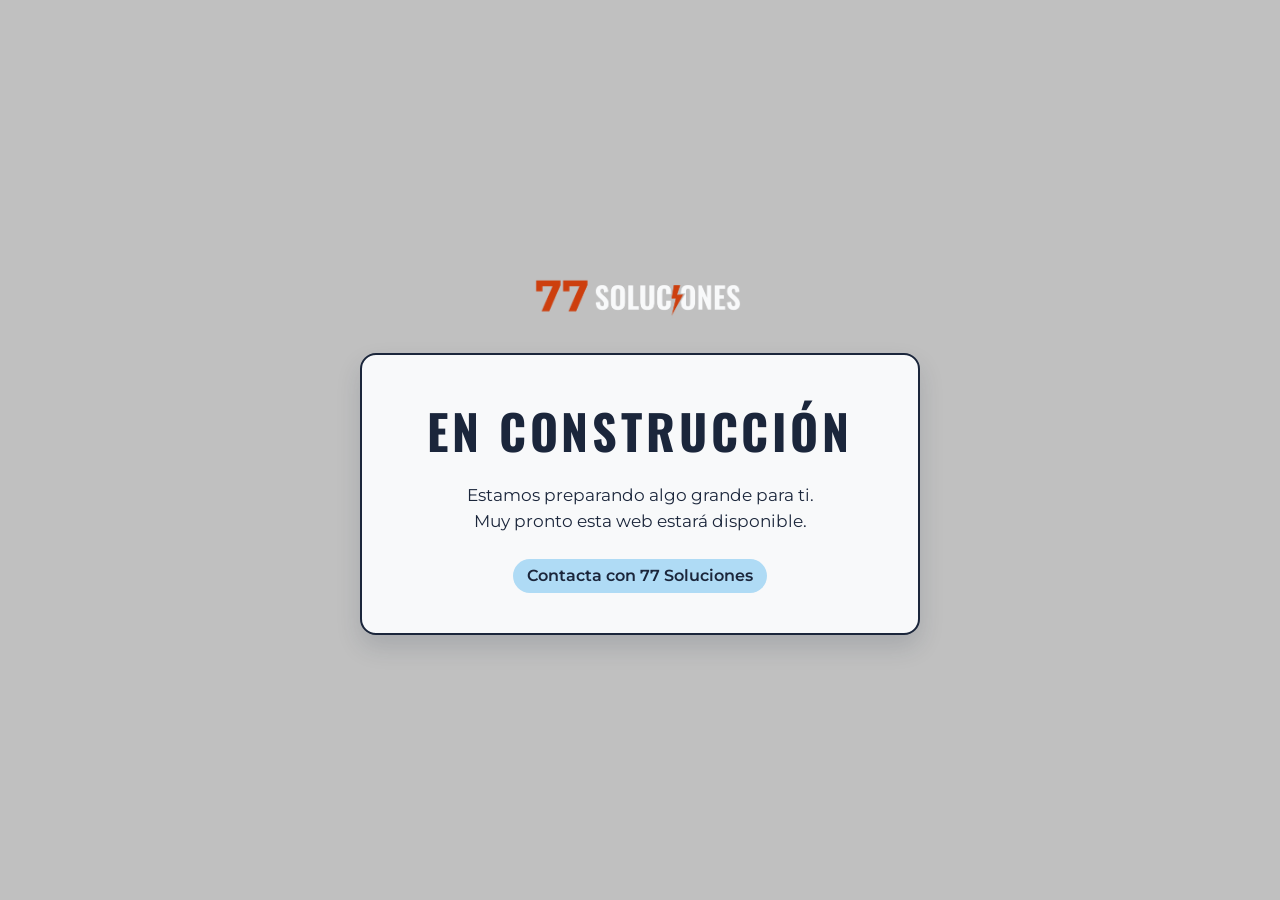
==== commit 270b8886: "Reubicar img" ====
--- a/index.html
+++ b/index.html
@@ -1,2316 +1,127 @@
 <!doctype html>
-<html lang="en">
+<html lang="es">
   <head>
-    <meta charset="utf-8" />
-    <meta content="width=device-width, initial-scale=1.0" name="viewport" />
-    <title>77 Soluciones - Desarrollo a medida</title>
-    <meta name="description" content="" />
-    <meta name="keywords" content="" />
-
-    <!-- Favicons -->
-    <link href="assets/img/favicon.png" rel="icon" />
-    <link href="assets/img/apple-touch-icon.png" rel="apple-touch-icon" />
-
-    <!-- Fonts -->
-    <link href="https://fonts.googleapis.com" rel="preconnect" />
-    <link href="https://fonts.gstatic.com" rel="preconnect" crossorigin />
+    <meta charset="UTF-8" />
+    <meta name="viewport" content="width=device-width, initial-scale=1.0" />
+    <title>77 Soluciones | En construcción</title>
     <link
-      href="https://fonts.googleapis.com/css2?family=Roboto:ital,wght@0,100;0,300;0,400;0,500;0,700;0,900;1,100;1,300;1,400;1,500;1,700;1,900&family=Ubuntu:ital,wght@0,300;0,400;0,500;0,700;1,300;1,400;1,500;1,700&family=Nunito:ital,wght@0,200;0,300;0,400;0,500;0,600;0,700;0,800;0,900;1,200;1,300;1,400;1,500;1,600;1,700;1,800;1,900&display=swap"
+      href="https://fonts.googleapis.com/css2?family=Montserrat:wght@400;600&family=Oswald:wght@500;700&display=swap"
       rel="stylesheet"
     />
+    <style>
+      :root {
+        --gris-fondo: #c0c0c0;
+        --azul-claro: #afdbf5;
+        --casi-blanco: #f8f9fa;
+        --azul-oscuro: #1b263b;
+      }
 
-    <!-- Vendor CSS Files -->
-    <link
-      href="assets/vendor/bootstrap/css/bootstrap.min.css"
-      rel="stylesheet"
-    />
-    <link
-      href="assets/vendor/bootstrap-icons/bootstrap-icons.css"
-      rel="stylesheet"
-    />
-    <link href="assets/vendor/aos/aos.css" rel="stylesheet" />
-    <link href="assets/vendor/swiper/swiper-bundle.min.css" rel="stylesheet" />
-    <link
-      href="assets/vendor/glightbox/css/glightbox.min.css"
-      rel="stylesheet"
-    />
+      * {
+        box-sizing: border-box;
+      }
 
-    <!-- Main CSS File -->
-    <link href="assets/css/main.css" rel="stylesheet" />
+      body {
+        margin: 0;
+        min-height: 100vh;
+        display: grid;
+        place-items: center;
+        background: var(--gris-fondo);
+        color: var(--azul-oscuro);
+        font-family: "Montserrat", sans-serif;
+      }
 
-    <!-- =======================================================
-  * Template Name: Strive
-  * Template URL: https://bootstrapmade.com/strive-bootstrap-business-template/
-  * Updated: Sep 20 2025 with Bootstrap v5.3.8
-  * Author: BootstrapMade.com
-  * License: https://bootstrapmade.com/license/
-  ======================================================== -->
+      main {
+        display: flex;
+        flex-direction: column;
+        align-items: center;
+      }
+
+      .construction-card {
+        width: min(92vw, 560px);
+        padding: 2.5rem 2rem;
+        background: var(--casi-blanco);
+        border: 2px solid var(--azul-oscuro);
+        border-radius: 16px;
+        text-align: center;
+        box-shadow: 0 12px 24px rgba(27, 38, 59, 0.15);
+      }
+
+      .img-container {
+        width: 100%;
+        display: flex;
+        justify-content: center;
+      }
+
+      .logo {
+        width: min(220px, 60%);
+        height: auto;
+        margin-bottom: 1.5rem;
+      }
+
+      h1 {
+        margin: 0;
+        font-family: "Oswald", sans-serif;
+        font-size: clamp(2rem, 5vw, 3rem);
+        text-transform: uppercase;
+        letter-spacing: 0.08em;
+      }
+
+      p {
+        margin: 1rem 0 0;
+        font-size: 1.05rem;
+        line-height: 1.6;
+      }
+
+      .badge {
+        display: inline-block;
+        margin-top: 1.5rem;
+        padding: 0.45rem 0.9rem;
+        border-radius: 999px;
+        background: var(--azul-claro);
+        font-weight: 600;
+        color: inherit;
+        text-decoration: none;
+        transition:
+          transform 160ms ease,
+          box-shadow 160ms ease;
+      }
+
+      .badge:hover,
+      .badge:focus-visible {
+        transform: translateY(-3px);
+        box-shadow: 0 10px 18px rgba(27, 38, 59, 0.2);
+      }
+
+      @media (max-width: 600px) {
+        body {
+          place-items: start center;
+        }
+
+        main {
+          margin-top: 80px;
+        }
+      }
+    </style>
   </head>
-
-  <body class="index-page">
-    <header id="header" class="header d-flex align-items-center fixed-top">
-      <div
-        class="container position-relative d-flex align-items-center justify-content-between"
-      >
-        <a
-          href="index.html"
-          class="logo d-flex align-items-center me-auto me-xl-0"
+  <body>
+    <main>
+      <div class="img-container">
+        <img
+          class="logo"
+          src="assets/img/logo.webp"
+          alt="Logo de 77 Soluciones"
+        />
+      </div>
+      <div class="construction-card">
+        <h1>En construcción</h1>
+        <p>
+          Estamos preparando algo grande para ti.<br />
+          Muy pronto esta web estará disponible.
+        </p>
+        <a class="badge" href="mailto:info@77soluciones.com"
+          >Contacta con 77 Soluciones</a
         >
-          <img src="assets/img/logo.webp" alt="" />
-        </a>
-
-        <nav id="navmenu" class="navmenu">
-          <ul>
-            <li><a href="#hero" class="active">Home</a></li>
-            <li><a href="#about">About</a></li>
-            <li><a href="#services">Services</a></li>
-            <li><a href="#portfolio">Portfolio</a></li>
-            <li><a href="#pricing">Pricing</a></li>
-            <li><a href="#contact">Contact</a></li>
-          </ul>
-          <i class="mobile-nav-toggle d-xl-none bi bi-list"></i>
-        </nav>
-
-        <a class="cta-btn" href="#contact">Solicita presupuesto</a>
       </div>
-    </header>
-
-    <main class="main">
-      <!-- Hero Section -->
-      <section
-        id="hero"
-        class="hero section dark-background"
-        style="
-          background-image: url(&quot;assets/img/inicio/storm-portada.webp&quot;);
-          background-size: cover;
-          background-position: center;
-        "
-      >
-        <div class="info d-flex align-items-center">
-          <div class="container">
-            <div
-              class="row justify-content-center"
-              data-aos="fade-up"
-              data-aos-delay="100"
-            >
-              <div class="col-lg-8 text-center">
-                <h2>Hoy es un día perfecto.</h2>
-                <p>
-                  Un día perfecto para dar un impulso a tus proyectos, para
-                  transformar tu negocío, para alcanzar tus metas. En 77
-                  Soluciones estamos preparados para ayudarte a digitalizar tu
-                  negocio, para llevarlo al siguiente nivel, para convertir tus
-                  ideas en realidad.
-                </p>
-                <a href="#contact" class="btn-get-started"
-                  >Impulsa tu negocio</a
-                >
-              </div>
-            </div>
-          </div>
-        </div>
-      </section>
-      <!-- /Hero Section -->
-
-      <!-- About Section -->
-      <section id="about" class="about section">
-        <!-- Section Title -->
-        <div class="container section-title">
-          <h2>About</h2>
-          <p>
-            Necessitatibus eius consequatur ex aliquid fuga eum quidem sint
-            consectetur velit
-          </p>
-        </div>
-        <!-- End Section Title -->
-
-        <div class="container" data-aos="fade-up" data-aos-delay="100">
-          <div class="row g-5 align-items-center">
-            <div class="col-lg-6 position-relative">
-              <div class="about-img" data-aos="fade-right">
-                <img
-                  src="assets/img/about/about-portrait-2.webp"
-                  class="img-fluid"
-                  alt=""
-                />
-              </div>
-              <div class="experience-badge" data-aos="fade-up">
-                <h2>12</h2>
-                <p>Years of<br />Experiense</p>
-              </div>
-              <div class="projects-badge" data-aos="fade-left">
-                <h2>345+</h2>
-                <p>Projects</p>
-              </div>
-            </div>
-
-            <div class="col-lg-6" data-aos="fade-left">
-              <h2 class="display-4 fw-bold mb-4">
-                Vestibulum Sagittis Lacinia Augue
-              </h2>
-              <p class="lead mb-4">
-                Nullam quis ante. Etiam sit amet orci eget eros faucibus
-                tincidunt. Duis leo. Sed fringilla mauris sit amet nibh. Donec
-                sodales sagittis magna. Sed consequat, leo eget bibendum
-                sodales.
-              </p>
-
-              <div class="features">
-                <div class="feature-item mb-4" data-aos="fade-up">
-                  <div class="feature-icon">
-                    <i class="bi bi-rocket-takeoff"></i>
-                  </div>
-                  <div class="feature-content">
-                    <h4>Pellentesque Dapibus</h4>
-                    <p>
-                      Aenean vulputate eleifend tellus. Aenean leo ligula,
-                      porttitor eu, consequat vitae, eleifend ac, enim.
-                    </p>
-                  </div>
-                </div>
-
-                <div
-                  class="feature-item mb-4"
-                  data-aos="fade-up"
-                  data-aos-delay="100"
-                >
-                  <div class="feature-icon">
-                    <i class="bi bi-globe2"></i>
-                  </div>
-                  <div class="feature-content">
-                    <h4>Suspendisse Pulvinar</h4>
-                    <p>
-                      Maecenas tempus, tellus eget condimentum rhoncus, sem quam
-                      semper libero, sit amet adipiscing sem.
-                    </p>
-                  </div>
-                </div>
-
-                <ul class="check-list" data-aos="fade-up" data-aos-delay="200">
-                  <li>
-                    <i class="bi bi-check-circle"></i> Phasellus viverra nulla
-                    ut metus varius laoreet quisque rutrum aenean.
-                  </li>
-                  <li>
-                    <i class="bi bi-check-circle"></i> Etiam ultricies nisi vel
-                    augue curabitur ullamcorper ultricies nisi nam.
-                  </li>
-                </ul>
-
-                <a
-                  href="#"
-                  class="btn btn-primary btn-lg mt-4"
-                  data-aos="fade-up"
-                  data-aos-delay="300"
-                  >Learn More</a
-                >
-              </div>
-            </div>
-          </div>
-        </div>
-      </section>
-      <!-- /About Section -->
-
-      <!-- Services Section -->
-      <section id="services" class="services section">
-        <!-- Section Title -->
-        <div class="container section-title">
-          <h2>Services</h2>
-          <p>
-            Necessitatibus eius consequatur ex aliquid fuga eum quidem sint
-            consectetur velit
-          </p>
-        </div>
-        <!-- End Section Title -->
-
-        <div class="container" data-aos="fade-up" data-aos-delay="100">
-          <div class="row">
-            <div class="col-lg-6">
-              <div
-                class="services-content"
-                data-aos="fade-left"
-                data-aos-duration="900"
-              >
-                <span class="subtitle">Professional Services</span>
-                <h2>
-                  Elevating Business Performance Through Strategic Solutions
-                </h2>
-                <p data-aos="fade-right" data-aos-duration="800">
-                  Lorem ipsum dolor sit amet, consectetur adipiscing elit.
-                  Praesent varius risus sed pellentesque auctor. Phasellus
-                  gravida magna at tortor cursus, sit amet suscipit tortor
-                  malesuada.
-                </p>
-                <div
-                  class="mt-4"
-                  data-aos="fade-right"
-                  data-aos-duration="1100"
-                >
-                  <a href="service-details.html" class="btn-consultation"
-                    ><span>Request a Consultation</span
-                    ><i class="bi bi-arrow-right"></i
-                  ></a>
-                </div>
-              </div>
-            </div>
-            <div class="col-lg-6">
-              <div
-                class="services-image"
-                data-aos="fade-left"
-                data-aos-delay="200"
-              >
-                <img
-                  src="assets/img/services/services-9.webp"
-                  alt="Business Services"
-                  class="img-fluid"
-                />
-                <div class="shape-circle"></div>
-                <div class="shape-accent"></div>
-              </div>
-            </div>
-          </div>
-
-          <div class="row mt-5" data-aos="fade-up" data-aos-duration="1000">
-            <div class="col-12">
-              <div class="services-slider swiper init-swiper">
-                <script type="application/json" class="swiper-config">
-                  {
-                    "slidesPerView": 3,
-                    "spaceBetween": 20,
-                    "loop": true,
-                    "speed": 600,
-                    "autoplay": {
-                      "delay": 5000
-                    },
-                    "navigation": {
-                      "nextEl": ".swiper-nav-next",
-                      "prevEl": ".swiper-nav-prev"
-                    },
-                    "breakpoints": {
-                      "320": {
-                        "slidesPerView": 1
-                      },
-                      "768": {
-                        "slidesPerView": 2
-                      },
-                      "992": {
-                        "slidesPerView": 3
-                      }
-                    }
-                  }
-                </script>
-                <div class="swiper-wrapper">
-                  <div class="swiper-slide">
-                    <div class="service-card">
-                      <div class="icon-box">
-                        <i class="bi bi-bar-chart-fill"></i>
-                      </div>
-                      <a href="service-details.html" class="arrow-link"
-                        ><i class="bi bi-arrow-right"></i
-                      ></a>
-                      <div class="content">
-                        <h4>
-                          <a href="service-details.html"
-                            >Financial Strategy Development</a
-                          >
-                        </h4>
-                        <p>
-                          Lorem ipsum dolor sit amet, consectetur adipiscing
-                          elit. Nulla facilisi. Cras vehicula magna eget lectus
-                          varius, at finibus massa condimentum.
-                        </p>
-                        <div class="service-number">01</div>
-                      </div>
-                    </div>
-                  </div>
-
-                  <div class="swiper-slide">
-                    <div class="service-card">
-                      <div class="icon-box">
-                        <i class="bi bi-graph-up-arrow"></i>
-                      </div>
-                      <a href="service-details.html" class="arrow-link"
-                        ><i class="bi bi-arrow-right"></i
-                      ></a>
-                      <div class="content">
-                        <h4>
-                          <a href="service-details.html"
-                            >Market Expansion Advisory</a
-                          >
-                        </h4>
-                        <p>
-                          Lorem ipsum dolor sit amet, consectetur adipiscing
-                          elit. Nulla facilisi. Cras vehicula magna eget lectus
-                          varius, at finibus massa condimentum.
-                        </p>
-                        <div class="service-number">02</div>
-                      </div>
-                    </div>
-                  </div>
-
-                  <div class="swiper-slide">
-                    <div class="service-card">
-                      <div class="icon-box">
-                        <i class="bi bi-shield-check"></i>
-                      </div>
-                      <a href="service-details.html" class="arrow-link"
-                        ><i class="bi bi-arrow-right"></i
-                      ></a>
-                      <div class="content">
-                        <h4>
-                          <a href="service-details.html"
-                            >Risk Management Solutions</a
-                          >
-                        </h4>
-                        <p>
-                          Lorem ipsum dolor sit amet, consectetur adipiscing
-                          elit. Nulla facilisi. Cras vehicula magna eget lectus
-                          varius, at finibus massa condimentum.
-                        </p>
-                        <div class="service-number">03</div>
-                      </div>
-                    </div>
-                  </div>
-
-                  <div class="swiper-slide">
-                    <div class="service-card">
-                      <div class="icon-box">
-                        <i class="bi bi-lightbulb-fill"></i>
-                      </div>
-                      <a href="service-details.html" class="arrow-link"
-                        ><i class="bi bi-arrow-right"></i
-                      ></a>
-                      <div class="content">
-                        <h4>
-                          <a href="service-details.html"
-                            >Innovation &amp; Digital Transformation</a
-                          >
-                        </h4>
-                        <p>
-                          Lorem ipsum dolor sit amet, consectetur adipiscing
-                          elit. Nulla facilisi. Cras vehicula magna eget lectus
-                          varius, at finibus massa condimentum.
-                        </p>
-                        <div class="service-number">04</div>
-                      </div>
-                    </div>
-                  </div>
-
-                  <div class="swiper-slide">
-                    <div class="service-card">
-                      <div class="icon-box">
-                        <i class="bi bi-people-fill"></i>
-                      </div>
-                      <a href="service-details.html" class="arrow-link"
-                        ><i class="bi bi-arrow-right"></i
-                      ></a>
-                      <div class="content">
-                        <h4>
-                          <a href="service-details.html"
-                            >Talent Management Strategy</a
-                          >
-                        </h4>
-                        <p>
-                          Lorem ipsum dolor sit amet, consectetur adipiscing
-                          elit. Nulla facilisi. Cras vehicula magna eget lectus
-                          varius, at finibus massa condimentum.
-                        </p>
-                        <div class="service-number">05</div>
-                      </div>
-                    </div>
-                  </div>
-                </div>
-              </div>
-            </div>
-          </div>
-
-          <div class="row">
-            <div class="col-12">
-              <div class="swiper-navigation">
-                <button class="swiper-nav-prev">
-                  <i class="bi bi-chevron-left"></i>
-                </button>
-                <button class="swiper-nav-next">
-                  <i class="bi bi-chevron-right"></i>
-                </button>
-              </div>
-            </div>
-          </div>
-        </div>
-      </section>
-      <!-- /Services Section -->
-
-      <!-- Call To Action Section -->
-      <section
-        id="call-to-action"
-        class="call-to-action section dark-background"
-      >
-        <div class="container" data-aos="fade-up" data-aos-delay="100">
-          <div class="row align-items-center">
-            <div class="col-lg-6" data-aos="fade-right" data-aos-delay="200">
-              <div class="cta-content">
-                <div class="badge mb-3">
-                  <i class="bi bi-rocket-takeoff"></i>
-                  Transform Your Business
-                </div>
-                <h2>Ready to Scale Your Corporate Operations?</h2>
-                <p class="lead">
-                  Lorem ipsum dolor sit amet, consectetur adipiscing elit. Sed
-                  do eiusmod tempor incididunt ut labore et dolore magna aliqua.
-                  Ut enim ad minim veniam, quis nostrud exercitation.
-                </p>
-              </div>
-            </div>
-
-            <div class="col-lg-6" data-aos="fade-left" data-aos-delay="300">
-              <div class="features-list mb-4">
-                <div class="feature-item">
-                  <i class="bi bi-check-circle-fill"></i>
-                  <span>Advanced Analytics Dashboard</span>
-                </div>
-                <div class="feature-item">
-                  <i class="bi bi-check-circle-fill"></i>
-                  <span>24/7 Enterprise Support</span>
-                </div>
-                <div class="feature-item">
-                  <i class="bi bi-check-circle-fill"></i>
-                  <span>Custom Integration Solutions</span>
-                </div>
-              </div>
-
-              <div class="cta-buttons">
-                <a href="#" class="btn btn-primary">Start Free Trial</a>
-                <a href="#" class="btn btn-outline">Schedule Demo</a>
-              </div>
-
-              <div class="trust-indicators mt-4">
-                <small class="text-muted"
-                  >Trusted by 500+ companies worldwide</small
-                >
-                <div class="rating">
-                  <i class="bi bi-star-fill"></i>
-                  <i class="bi bi-star-fill"></i>
-                  <i class="bi bi-star-fill"></i>
-                  <i class="bi bi-star-fill"></i>
-                  <i class="bi bi-star-fill"></i>
-                  <span class="ms-2">4.9/5 (2,300+ reviews)</span>
-                </div>
-              </div>
-            </div>
-          </div>
-        </div>
-      </section>
-      <!-- /Call To Action Section -->
-
-      <!-- Features Section -->
-      <section id="features" class="features section">
-        <div class="container" data-aos="fade-up" data-aos-delay="100">
-          <div class="row">
-            <div class="col-lg-5" data-aos="fade-right" data-aos-delay="200">
-              <div class="features-content">
-                <h2>Powerful Features for Modern Business</h2>
-                <p>
-                  Streamline your operations with our comprehensive suite of
-                  business tools designed to boost productivity and drive
-                  growth.
-                </p>
-
-                <div class="main-feature">
-                  <div class="feature-icon">
-                    <i class="bi bi-rocket-takeoff"></i>
-                  </div>
-                  <div class="feature-text">
-                    <h4>Lightning Fast Performance</h4>
-                    <p>
-                      Experience blazing fast loading times and seamless user
-                      interactions that keep your team productive.
-                    </p>
-                  </div>
-                </div>
-                <!-- End Main Feature -->
-
-                <a href="#" class="btn-get-started">Get Started Today</a>
-              </div>
-            </div>
-
-            <div class="col-lg-7" data-aos="fade-left" data-aos-delay="300">
-              <div class="features-grid">
-                <div
-                  class="feature-card"
-                  data-aos="zoom-in"
-                  data-aos-delay="400"
-                >
-                  <div class="icon-wrapper">
-                    <i class="bi bi-shield-check"></i>
-                  </div>
-                  <h5>Enterprise Security</h5>
-                  <p>
-                    Bank-level encryption and advanced security protocols to
-                    protect your sensitive business data.
-                  </p>
-                </div>
-                <!-- End Feature Card -->
-
-                <div
-                  class="feature-card"
-                  data-aos="zoom-in"
-                  data-aos-delay="450"
-                >
-                  <div class="icon-wrapper">
-                    <i class="bi bi-graph-up-arrow"></i>
-                  </div>
-                  <h5>Real-time Analytics</h5>
-                  <p>
-                    Get instant insights with comprehensive dashboards and
-                    detailed reporting capabilities.
-                  </p>
-                </div>
-                <!-- End Feature Card -->
-
-                <div
-                  class="feature-card"
-                  data-aos="zoom-in"
-                  data-aos-delay="500"
-                >
-                  <div class="icon-wrapper">
-                    <i class="bi bi-people"></i>
-                  </div>
-                  <h5>Team Collaboration</h5>
-                  <p>
-                    Foster seamless teamwork with integrated communication and
-                    project management tools.
-                  </p>
-                </div>
-                <!-- End Feature Card -->
-
-                <div
-                  class="feature-card"
-                  data-aos="zoom-in"
-                  data-aos-delay="550"
-                >
-                  <div class="icon-wrapper">
-                    <i class="bi bi-cloud-arrow-up"></i>
-                  </div>
-                  <h5>Cloud Integration</h5>
-                  <p>
-                    Seamlessly sync your data across all devices with our robust
-                    cloud infrastructure.
-                  </p>
-                </div>
-                <!-- End Feature Card -->
-
-                <div
-                  class="feature-card"
-                  data-aos="zoom-in"
-                  data-aos-delay="600"
-                >
-                  <div class="icon-wrapper">
-                    <i class="bi bi-gear"></i>
-                  </div>
-                  <h5>Easy Customization</h5>
-                  <p>
-                    Tailor the platform to your unique business needs with
-                    flexible configuration options.
-                  </p>
-                </div>
-                <!-- End Feature Card -->
-
-                <div
-                  class="feature-card"
-                  data-aos="zoom-in"
-                  data-aos-delay="650"
-                >
-                  <div class="icon-wrapper">
-                    <i class="bi bi-headset"></i>
-                  </div>
-                  <h5>24/7 Support</h5>
-                  <p>
-                    Get expert assistance whenever you need it with our
-                    dedicated customer support team.
-                  </p>
-                </div>
-                <!-- End Feature Card -->
-              </div>
-            </div>
-          </div>
-        </div>
-      </section>
-      <!-- /Features Section -->
-
-      <!-- Clients Section -->
-      <section id="clients" class="clients section light-background">
-        <div class="container">
-          <div class="swiper init-swiper">
-            <script type="application/json" class="swiper-config">
-              {
-                "loop": true,
-                "speed": 600,
-                "autoplay": {
-                  "delay": 5000
-                },
-                "slidesPerView": "auto",
-                "pagination": {
-                  "el": ".swiper-pagination",
-                  "type": "bullets",
-                  "clickable": true
-                },
-                "breakpoints": {
-                  "320": {
-                    "slidesPerView": 2,
-                    "spaceBetween": 40
-                  },
-                  "480": {
-                    "slidesPerView": 3,
-                    "spaceBetween": 60
-                  },
-                  "640": {
-                    "slidesPerView": 4,
-                    "spaceBetween": 80
-                  },
-                  "992": {
-                    "slidesPerView": 6,
-                    "spaceBetween": 120
-                  }
-                }
-              }
-            </script>
-            <div class="swiper-wrapper align-items-center">
-              <div class="swiper-slide">
-                <img
-                  src="assets/img/clients/clients-1.webp"
-                  class="img-fluid"
-                  alt=""
-                />
-              </div>
-              <div class="swiper-slide">
-                <img
-                  src="assets/img/clients/clients-2.webp"
-                  class="img-fluid"
-                  alt=""
-                />
-              </div>
-              <div class="swiper-slide">
-                <img
-                  src="assets/img/clients/clients-3.webp"
-                  class="img-fluid"
-                  alt=""
-                />
-              </div>
-              <div class="swiper-slide">
-                <img
-                  src="assets/img/clients/clients-4.webp"
-                  class="img-fluid"
-                  alt=""
-                />
-              </div>
-              <div class="swiper-slide">
-                <img
-                  src="assets/img/clients/clients-5.webp"
-                  class="img-fluid"
-                  alt=""
-                />
-              </div>
-              <div class="swiper-slide">
-                <img
-                  src="assets/img/clients/clients-6.webp"
-                  class="img-fluid"
-                  alt=""
-                />
-              </div>
-              <div class="swiper-slide">
-                <img
-                  src="assets/img/clients/clients-7.webp"
-                  class="img-fluid"
-                  alt=""
-                />
-              </div>
-              <div class="swiper-slide">
-                <img
-                  src="assets/img/clients/clients-8.webp"
-                  class="img-fluid"
-                  alt=""
-                />
-              </div>
-            </div>
-          </div>
-        </div>
-      </section>
-      <!-- /Clients Section -->
-
-      <!-- Portfolio Section -->
-      <section id="portfolio" class="portfolio section">
-        <!-- Section Title -->
-        <div class="container section-title">
-          <h2>Portfolio</h2>
-          <p>
-            Necessitatibus eius consequatur ex aliquid fuga eum quidem sint
-            consectetur velit
-          </p>
-        </div>
-        <!-- End Section Title -->
-
-        <div class="container" data-aos="fade-up" data-aos-delay="100">
-          <div
-            class="isotope-layout"
-            data-default-filter="*"
-            data-layout="masonry"
-            data-sort="original-order"
-          >
-            <ul
-              class="portfolio-filters isotope-filters"
-              data-aos="fade-up"
-              data-aos-delay="200"
-            >
-              <li data-filter="*" class="filter-active">All</li>
-              <li data-filter=".filter-strategy">Strategy</li>
-              <li data-filter=".filter-finance">Finance</li>
-              <li data-filter=".filter-operations">Operations</li>
-              <li data-filter=".filter-technology">Technology</li>
-            </ul>
-            <!-- End Portfolio Filters -->
-
-            <div
-              class="row gy-4 isotope-container"
-              data-aos="fade-up"
-              data-aos-delay="300"
-            >
-              <div
-                class="col-lg-4 col-md-6 portfolio-item isotope-item filter-strategy"
-              >
-                <div class="portfolio-card">
-                  <div class="portfolio-img">
-                    <img
-                      src="assets/img/portfolio/portfolio-1.webp"
-                      alt="Portfolio Item"
-                      class="img-fluid"
-                    />
-                    <div class="portfolio-overlay">
-                      <a
-                        href="assets/img/portfolio/portfolio-1.webp"
-                        class="glightbox portfolio-lightbox"
-                        ><i class="bi bi-plus"></i
-                      ></a>
-                      <a href="#" class="portfolio-details-link"
-                        ><i class="bi bi-link"></i
-                      ></a>
-                    </div>
-                  </div>
-                  <div class="portfolio-info">
-                    <h4>Business Growth Strategy</h4>
-                    <p>Strategic Planning</p>
-                    <div class="portfolio-tags">
-                      <span>Strategy</span>
-                      <span>Consulting</span>
-                    </div>
-                  </div>
-                </div>
-              </div>
-
-              <div
-                class="col-lg-4 col-md-6 portfolio-item isotope-item filter-finance"
-              >
-                <div class="portfolio-card">
-                  <div class="portfolio-img">
-                    <img
-                      src="assets/img/portfolio/portfolio-2.webp"
-                      alt="Portfolio Item"
-                      class="img-fluid"
-                    />
-                    <div class="portfolio-overlay">
-                      <a
-                        href="assets/img/portfolio/portfolio-2.webp"
-                        class="glightbox portfolio-lightbox"
-                        ><i class="bi bi-plus"></i
-                      ></a>
-                      <a href="#" class="portfolio-details-link"
-                        ><i class="bi bi-link"></i
-                      ></a>
-                    </div>
-                  </div>
-                  <div class="portfolio-info">
-                    <h4>Financial Restructuring</h4>
-                    <p>Financial Advisory</p>
-                    <div class="portfolio-tags">
-                      <span>Finance</span>
-                      <span>Investment</span>
-                    </div>
-                  </div>
-                </div>
-              </div>
-
-              <div
-                class="col-lg-4 col-md-6 portfolio-item isotope-item filter-operations"
-              >
-                <div class="portfolio-card">
-                  <div class="portfolio-img">
-                    <img
-                      src="assets/img/portfolio/portfolio-3.webp"
-                      alt="Portfolio Item"
-                      class="img-fluid"
-                    />
-                    <div class="portfolio-overlay">
-                      <a
-                        href="assets/img/portfolio/portfolio-3.webp"
-                        class="glightbox portfolio-lightbox"
-                        ><i class="bi bi-plus"></i
-                      ></a>
-                      <a href="#" class="portfolio-details-link"
-                        ><i class="bi bi-link"></i
-                      ></a>
-                    </div>
-                  </div>
-                  <div class="portfolio-info">
-                    <h4>Supply Chain Optimization</h4>
-                    <p>Operations Management</p>
-                    <div class="portfolio-tags">
-                      <span>Operations</span>
-                      <span>Logistics</span>
-                    </div>
-                  </div>
-                </div>
-              </div>
-
-              <div
-                class="col-lg-4 col-md-6 portfolio-item isotope-item filter-technology"
-              >
-                <div class="portfolio-card">
-                  <div class="portfolio-img">
-                    <img
-                      src="assets/img/portfolio/portfolio-4.webp"
-                      alt="Portfolio Item"
-                      class="img-fluid"
-                    />
-                    <div class="portfolio-overlay">
-                      <a
-                        href="assets/img/portfolio/portfolio-4.webp"
-                        class="glightbox portfolio-lightbox"
-                        ><i class="bi bi-plus"></i
-                      ></a>
-                      <a href="#" class="portfolio-details-link"
-                        ><i class="bi bi-link"></i
-                      ></a>
-                    </div>
-                  </div>
-                  <div class="portfolio-info">
-                    <h4>Digital Transformation</h4>
-                    <p>Technology Consulting</p>
-                    <div class="portfolio-tags">
-                      <span>Technology</span>
-                      <span>Innovation</span>
-                    </div>
-                  </div>
-                </div>
-              </div>
-
-              <div
-                class="col-lg-4 col-md-6 portfolio-item isotope-item filter-strategy"
-              >
-                <div class="portfolio-card">
-                  <div class="portfolio-img">
-                    <img
-                      src="assets/img/portfolio/portfolio-5.webp"
-                      alt="Portfolio Item"
-                      class="img-fluid"
-                    />
-                    <div class="portfolio-overlay">
-                      <a
-                        href="assets/img/portfolio/portfolio-5.webp"
-                        class="glightbox portfolio-lightbox"
-                        ><i class="bi bi-plus"></i
-                      ></a>
-                      <a href="#" class="portfolio-details-link"
-                        ><i class="bi bi-link"></i
-                      ></a>
-                    </div>
-                  </div>
-                  <div class="portfolio-info">
-                    <h4>Market Expansion</h4>
-                    <p>Strategic Planning</p>
-                    <div class="portfolio-tags">
-                      <span>Strategy</span>
-                      <span>Growth</span>
-                    </div>
-                  </div>
-                </div>
-              </div>
-
-              <div
-                class="col-lg-4 col-md-6 portfolio-item isotope-item filter-finance"
-              >
-                <div class="portfolio-card">
-                  <div class="portfolio-img">
-                    <img
-                      src="assets/img/portfolio/portfolio-6.webp"
-                      alt="Portfolio Item"
-                      class="img-fluid"
-                    />
-                    <div class="portfolio-overlay">
-                      <a
-                        href="assets/img/portfolio/portfolio-6.webp"
-                        class="glightbox portfolio-lightbox"
-                        ><i class="bi bi-plus"></i
-                      ></a>
-                      <a href="#" class="portfolio-details-link"
-                        ><i class="bi bi-link"></i
-                      ></a>
-                    </div>
-                  </div>
-                  <div class="portfolio-info">
-                    <h4>Investment Strategy</h4>
-                    <p>Financial Advisory</p>
-                    <div class="portfolio-tags">
-                      <span>Finance</span>
-                      <span>Investment</span>
-                    </div>
-                  </div>
-                </div>
-              </div>
-            </div>
-            <!-- End Portfolio Items Container -->
-          </div>
-
-          <div class="text-center mt-5" data-aos="fade-up" data-aos-delay="400">
-            <a href="#portfolio" class="btn btn-primary"
-              >View All Case Studies</a
-            >
-          </div>
-        </div>
-      </section>
-      <!-- /Portfolio Section -->
-
-      <!-- Pricing Section -->
-      <section id="pricing" class="pricing section light-background">
-        <!-- Section Title -->
-        <div class="container section-title">
-          <h2>Pricing</h2>
-          <p>
-            Necessitatibus eius consequatur ex aliquid fuga eum quidem sint
-            consectetur velit
-          </p>
-        </div>
-        <!-- End Section Title -->
-
-        <div class="container" data-aos="fade-up" data-aos-delay="100">
-          <div class="row gy-4 justify-content-center">
-            <!-- Basic Plan -->
-            <div
-              class="col-lg-4 col-md-6"
-              data-aos="fade-up"
-              data-aos-delay="100"
-            >
-              <div class="pricing-item">
-                <div class="pricing-icon">
-                  <i class="bi bi-star"></i>
-                </div>
-                <h3>Standard</h3>
-                <div class="price">
-                  <span class="currency">$</span>9<span class="period"
-                    >/month</span
-                  >
-                </div>
-                <p class="description">
-                  Lorem ipsum dolor sit amet, consectetur adipiscing elit. Sed
-                  do eiusmod tempor.
-                </p>
-                <ul class="features-list">
-                  <li>
-                    <i class="bi bi-check2"></i>
-                    Vestibulum ante ipsum primis
-                  </li>
-                  <li>
-                    <i class="bi bi-check2"></i>
-                    Fusce vulputate eleifend
-                  </li>
-                  <li>
-                    <i class="bi bi-check2"></i>
-                    Nullam ac tortor vitae
-                  </li>
-                </ul>
-                <a href="#" class="btn-pricing">Buy Now</a>
-              </div>
-            </div>
-            <!-- End Basic Plan -->
-
-            <!-- Professional Plan -->
-            <div
-              class="col-lg-4 col-md-6"
-              data-aos="fade-up"
-              data-aos-delay="200"
-            >
-              <div class="pricing-item featured">
-                <div class="pricing-badge">Recommended</div>
-                <div class="pricing-icon">
-                  <i class="bi bi-stars"></i>
-                </div>
-                <h3>Professional</h3>
-                <div class="price">
-                  <span class="currency">$</span>29<span class="period"
-                    >/month</span
-                  >
-                </div>
-                <p class="description">
-                  Maecenas tempus tellus eget condimentum rhoncus semper.
-                </p>
-                <ul class="features-list">
-                  <li>
-                    <i class="bi bi-check2"></i>
-                    Donec quam felis ultricies
-                  </li>
-                  <li>
-                    <i class="bi bi-check2"></i>
-                    Aenean massa imperdiet
-                  </li>
-                  <li>
-                    <i class="bi bi-check2"></i>
-                    Cras dapibus vivamus
-                  </li>
-                </ul>
-                <a href="#" class="btn-pricing">Buy Now</a>
-              </div>
-            </div>
-            <!-- End Professional Plan -->
-
-            <!-- Ultimate Plan -->
-            <div
-              class="col-lg-4 col-md-6"
-              data-aos="fade-up"
-              data-aos-delay="300"
-            >
-              <div class="pricing-item">
-                <div class="pricing-icon">
-                  <i class="bi bi-star-fill"></i>
-                </div>
-                <h3>Ultimate</h3>
-                <div class="price">
-                  <span class="currency">$</span>49<span class="period"
-                    >/month</span
-                  >
-                </div>
-                <p class="description">
-                  Etiam rhoncus maecenas tempus tellus eget condimentum.
-                </p>
-                <ul class="features-list">
-                  <li>
-                    <i class="bi bi-check2"></i>
-                    Phasellus viverra nulla
-                  </li>
-                  <li>
-                    <i class="bi bi-check2"></i>
-                    Quisque rutrum aenean
-                  </li>
-                  <li>
-                    <i class="bi bi-check2"></i>
-                    Etiam ultricies nisi vel
-                  </li>
-                </ul>
-                <a href="#" class="btn-pricing">Buy Now</a>
-              </div>
-            </div>
-            <!-- End Ultimate Plan -->
-          </div>
-        </div>
-      </section>
-      <!-- /Pricing Section -->
-
-      <!-- Faq Section -->
-      <section id="faq" class="faq section">
-        <div class="container" data-aos="fade-up" data-aos-delay="100">
-          <div class="row justify-content-center">
-            <div class="col-lg-10">
-              <div class="faq-tabs mb-5">
-                <ul
-                  class="nav nav-pills justify-content-center"
-                  id="faqTab"
-                  role="tablist"
-                >
-                  <li class="nav-item" role="presentation">
-                    <button
-                      class="nav-link active"
-                      id="general-tab"
-                      data-bs-toggle="pill"
-                      data-bs-target="#faq-general"
-                      type="button"
-                      role="tab"
-                      aria-controls="general"
-                      aria-selected="true"
-                    >
-                      <i class="bi bi-question-circle me-2"></i>General
-                    </button>
-                  </li>
-                  <li class="nav-item" role="presentation">
-                    <button
-                      class="nav-link"
-                      id="pricing-tab"
-                      data-bs-toggle="pill"
-                      data-bs-target="#faq-pricing"
-                      type="button"
-                      role="tab"
-                      aria-controls="pricing"
-                      aria-selected="false"
-                    >
-                      <i class="bi bi-credit-card me-2"></i>Pricing
-                    </button>
-                  </li>
-                  <li class="nav-item" role="presentation">
-                    <button
-                      class="nav-link"
-                      id="support-tab"
-                      data-bs-toggle="pill"
-                      data-bs-target="#faq-support"
-                      type="button"
-                      role="tab"
-                      aria-controls="support"
-                      aria-selected="false"
-                    >
-                      <i class="bi bi-headset me-2"></i>Support
-                    </button>
-                  </li>
-                </ul>
-              </div>
-
-              <div class="tab-content" id="faqTabContent">
-                <!-- General FAQs -->
-                <div
-                  class="tab-pane fade show active"
-                  id="faq-general"
-                  role="tabpanel"
-                  aria-labelledby="general-tab"
-                >
-                  <div class="faq-list">
-                    <div
-                      class="faq-item"
-                      data-aos="fade-up"
-                      data-aos-delay="200"
-                    >
-                      <h3>
-                        <span class="num">1</span>
-                        <span class="question"
-                          >Lorem ipsum dolor sit amet, consectetur adipiscing
-                          elit?</span
-                        >
-                        <i class="bi bi-plus-lg faq-toggle"></i>
-                      </h3>
-                      <div class="faq-content">
-                        <p>
-                          Lorem ipsum dolor sit amet, consectetur adipiscing
-                          elit. Suspendisse varius enim in eros elementum
-                          tristique. Duis cursus, mi quis viverra ornare, eros
-                          dolor interdum nulla, ut commodo diam libero vitae
-                          erat.
-                        </p>
-                      </div>
-                    </div>
-                    <!-- End FAQ Item -->
-
-                    <div
-                      class="faq-item"
-                      data-aos="fade-up"
-                      data-aos-delay="300"
-                    >
-                      <h3>
-                        <span class="num">2</span>
-                        <span class="question"
-                          >Feugiat scelerisque varius morbi enim nunc faucibus a
-                          pellentesque?</span
-                        >
-                        <i class="bi bi-plus-lg faq-toggle"></i>
-                      </h3>
-                      <div class="faq-content">
-                        <p>
-                          Dolor sit amet consectetur adipiscing elit
-                          pellentesque habitant morbi. Id interdum velit laoreet
-                          id donec ultrices. Fringilla phasellus faucibus
-                          scelerisque eleifend donec pretium. Est pellentesque
-                          elit ullamcorper dignissim.
-                        </p>
-                        <p>
-                          Mauris ultrices eros in cursus turpis massa tincidunt
-                          dui. Pellentesque nec nam aliquam sem et tortor.
-                          Habitant morbi tristique senectus et netus et
-                          malesuada.
-                        </p>
-                      </div>
-                    </div>
-                    <!-- End FAQ Item -->
-
-                    <div
-                      class="faq-item"
-                      data-aos="fade-up"
-                      data-aos-delay="400"
-                    >
-                      <h3>
-                        <span class="num">3</span>
-                        <span class="question"
-                          >Dolor sit amet consectetur adipiscing elit
-                          pellentesque?</span
-                        >
-                        <i class="bi bi-plus-lg faq-toggle"></i>
-                      </h3>
-                      <div class="faq-content">
-                        <p>
-                          Eleifend mi in nulla posuere sollicitudin aliquam
-                          ultrices sagittis orci. Faucibus pulvinar elementum
-                          integer enim. Sem nulla pharetra diam sit amet nisl
-                          suscipit. Rutrum tellus pellentesque eu tincidunt.
-                          Lectus urna duis convallis convallis tellus.
-                        </p>
-                        <p>
-                          Mauris ultrices eros in cursus turpis massa tincidunt
-                          dui. Pellentesque nec nam aliquam sem et tortor.
-                          Habitant morbi tristique senectus et netus et
-                          malesuada.
-                        </p>
-                      </div>
-                    </div>
-                    <!-- End FAQ Item -->
-                  </div>
-                </div>
-
-                <!-- Pricing FAQs -->
-                <div
-                  class="tab-pane fade"
-                  id="faq-pricing"
-                  role="tabpanel"
-                  aria-labelledby="pricing-tab"
-                >
-                  <div class="faq-list">
-                    <div
-                      class="faq-item"
-                      data-aos="fade-up"
-                      data-aos-delay="200"
-                    >
-                      <h3>
-                        <span class="num">1</span>
-                        <span class="question"
-                          >Ac odio tempor orci dapibus ultrices in
-                          iaculis?</span
-                        >
-                        <i class="bi bi-plus-lg faq-toggle"></i>
-                      </h3>
-                      <div class="faq-content">
-                        <p>
-                          Molestie a iaculis at erat pellentesque adipiscing
-                          commodo. Dignissim suspendisse in est ante in. Nunc
-                          vel risus commodo viverra maecenas accumsan. Sit amet
-                          nisl suscipit adipiscing bibendum est. Purus gravida
-                          quis blandit turpis cursus in.
-                        </p>
-                      </div>
-                    </div>
-                    <!-- End FAQ Item -->
-
-                    <div
-                      class="faq-item"
-                      data-aos="fade-up"
-                      data-aos-delay="300"
-                    >
-                      <h3>
-                        <span class="num">2</span>
-                        <span class="question"
-                          >Tempus quam pellentesque nec nam aliquam sem et
-                          tortor consequat?</span
-                        >
-                        <i class="bi bi-plus-lg faq-toggle"></i>
-                      </h3>
-                      <div class="faq-content">
-                        <p>
-                          Laoreet sit amet cursus sit amet dictum sit amet
-                          justo. Mauris vitae ultricies leo integer malesuada
-                          nunc vel. Tincidunt eget nullam non nisi est sit amet.
-                          Turpis nunc eget lorem dolor sed. Ut venenatis tellus
-                          in metus vulputate eu scelerisque.
-                        </p>
-                        <p>
-                          Molestie a iaculis at erat pellentesque adipiscing
-                          commodo. Dignissim suspendisse in est ante in. Nunc
-                          vel risus commodo viverra maecenas accumsan.
-                        </p>
-                      </div>
-                    </div>
-                    <!-- End FAQ Item -->
-
-                    <div
-                      class="faq-item"
-                      data-aos="fade-up"
-                      data-aos-delay="400"
-                    >
-                      <h3>
-                        <span class="num">3</span>
-                        <span class="question"
-                          >Varius vel pharetra vel turpis nunc eget lorem
-                          dolor?</span
-                        >
-                        <i class="bi bi-plus-lg faq-toggle"></i>
-                      </h3>
-                      <div class="faq-content">
-                        <p>
-                          Laoreet sit amet cursus sit amet dictum sit amet
-                          justo. Mauris vitae ultricies leo integer malesuada
-                          nunc vel. Tincidunt eget nullam non nisi est sit amet.
-                          Turpis nunc eget lorem dolor sed. Ut venenatis tellus
-                          in metus vulputate eu scelerisque.
-                        </p>
-                      </div>
-                    </div>
-                    <!-- End FAQ Item -->
-                  </div>
-                </div>
-
-                <!-- Support FAQs -->
-                <div
-                  class="tab-pane fade"
-                  id="faq-support"
-                  role="tabpanel"
-                  aria-labelledby="support-tab"
-                >
-                  <div class="faq-list">
-                    <div
-                      class="faq-item"
-                      data-aos="fade-up"
-                      data-aos-delay="200"
-                    >
-                      <h3>
-                        <span class="num">1</span>
-                        <span class="question"
-                          >Tortor vitae purus faucibus ornare suspendisse sed
-                          nisi lacus?</span
-                        >
-                        <i class="bi bi-plus-lg faq-toggle"></i>
-                      </h3>
-                      <div class="faq-content">
-                        <p>
-                          Feugiat pretium nibh ipsum consequat. Tempus iaculis
-                          urna id volutpat lacus laoreet non curabitur gravida.
-                          Venenatis lectus magna fringilla urna porttitor
-                          rhoncus dolor purus non.
-                        </p>
-                        <p>
-                          Dignissim suspendisse in est ante in. Nunc vel risus
-                          commodo viverra maecenas accumsan. Sit amet nisl
-                          suscipit adipiscing bibendum est.
-                        </p>
-                      </div>
-                    </div>
-                    <!-- End FAQ Item -->
-
-                    <div
-                      class="faq-item"
-                      data-aos="fade-up"
-                      data-aos-delay="300"
-                    >
-                      <h3>
-                        <span class="num">2</span>
-                        <span class="question"
-                          >Tortor dignissim convallis aenean et tortor at risus
-                          viverra?</span
-                        >
-                        <i class="bi bi-plus-lg faq-toggle"></i>
-                      </h3>
-                      <div class="faq-content">
-                        <p>
-                          In hac habitasse platea dictumst vestibulum rhoncus
-                          est pellentesque. Dictumst vestibulum rhoncus est
-                          pellentesque elit ullamcorper. Non diam phasellus
-                          vestibulum lorem sed. Platea dictumst quisque sagittis
-                          purus sit.
-                        </p>
-                      </div>
-                    </div>
-                    <!-- End FAQ Item -->
-
-                    <div
-                      class="faq-item"
-                      data-aos="fade-up"
-                      data-aos-delay="400"
-                    >
-                      <h3>
-                        <span class="num">3</span>
-                        <span class="question"
-                          >Venenatis urna cursus eget nunc scelerisque viverra
-                          mauris in?</span
-                        >
-                        <i class="bi bi-plus-lg faq-toggle"></i>
-                      </h3>
-                      <div class="faq-content">
-                        <p>
-                          Mauris ultrices eros in cursus turpis massa tincidunt
-                          dui. Pellentesque nec nam aliquam sem et tortor.
-                          Habitant morbi tristique senectus et netus et
-                          malesuada.
-                        </p>
-                        <p>
-                          Eleifend mi in nulla posuere sollicitudin aliquam
-                          ultrices sagittis orci. Faucibus pulvinar elementum
-                          integer enim. Sem nulla pharetra diam sit amet nisl
-                          suscipit.
-                        </p>
-                      </div>
-                    </div>
-                    <!-- End FAQ Item -->
-                  </div>
-                </div>
-              </div>
-
-              <div
-                class="faq-cta text-center mt-5"
-                data-aos="fade-up"
-                data-aos-delay="300"
-              >
-                <p>Still have questions? We're here to help!</p>
-                <a href="#" class="btn btn-primary">Contact Support</a>
-              </div>
-            </div>
-          </div>
-        </div>
-      </section>
-      <!-- /Faq Section -->
-
-      <!-- Team Section -->
-      <section id="team" class="team section light-background">
-        <!-- Section Title -->
-        <div class="container section-title">
-          <h2>Team</h2>
-          <p>
-            Necessitatibus eius consequatur ex aliquid fuga eum quidem sint
-            consectetur velit
-          </p>
-        </div>
-        <!-- End Section Title -->
-
-        <div class="container" data-aos="fade-up" data-aos-delay="100">
-          <div class="row gy-4">
-            <div
-              class="col-lg-3 col-md-6"
-              data-aos="fade-up"
-              data-aos-delay="200"
-            >
-              <div class="team-card">
-                <div class="image-wrapper">
-                  <img
-                    src="assets/img/person/person-m-8.webp"
-                    alt="Team Member"
-                    class="img-fluid"
-                  />
-                  <div class="social-links">
-                    <a href="#"><i class="bi bi-twitter"></i></a>
-                    <a href="#"><i class="bi bi-linkedin"></i></a>
-                    <a href="#"><i class="bi bi-github"></i></a>
-                  </div>
-                </div>
-                <div class="content">
-                  <h4>Marcus Rodriguez</h4>
-                  <span class="position">Chief Technology Officer</span>
-                  <p>
-                    Passionate about building scalable solutions and leading
-                    innovative development teams to create exceptional user
-                    experiences.
-                  </p>
-                </div>
-              </div>
-            </div>
-            <!-- End Team Member -->
-
-            <div
-              class="col-lg-3 col-md-6"
-              data-aos="fade-up"
-              data-aos-delay="300"
-            >
-              <div class="team-card">
-                <div class="image-wrapper">
-                  <img
-                    src="assets/img/person/person-f-12.webp"
-                    alt="Team Member"
-                    class="img-fluid"
-                  />
-                  <div class="social-links">
-                    <a href="#"><i class="bi bi-twitter"></i></a>
-                    <a href="#"><i class="bi bi-linkedin"></i></a>
-                    <a href="#"><i class="bi bi-dribbble"></i></a>
-                  </div>
-                </div>
-                <div class="content">
-                  <h4>Sarah Chen</h4>
-                  <span class="position">Head of Product Design</span>
-                  <p>
-                    Creative visionary who transforms complex problems into
-                    intuitive design solutions that users love and businesses
-                    thrive with.
-                  </p>
-                </div>
-              </div>
-            </div>
-            <!-- End Team Member -->
-
-            <div
-              class="col-lg-3 col-md-6"
-              data-aos="fade-up"
-              data-aos-delay="400"
-            >
-              <div class="team-card">
-                <div class="image-wrapper">
-                  <img
-                    src="assets/img/person/person-m-3.webp"
-                    alt="Team Member"
-                    class="img-fluid"
-                  />
-                  <div class="social-links">
-                    <a href="#"><i class="bi bi-twitter"></i></a>
-                    <a href="#"><i class="bi bi-linkedin"></i></a>
-                    <a href="#"><i class="bi bi-instagram"></i></a>
-                  </div>
-                </div>
-                <div class="content">
-                  <h4>David Kumar</h4>
-                  <span class="position">VP of Marketing</span>
-                  <p>
-                    Growth strategist with expertise in digital marketing
-                    campaigns that drive user acquisition and brand recognition
-                    worldwide.
-                  </p>
-                </div>
-              </div>
-            </div>
-            <!-- End Team Member -->
-
-            <div
-              class="col-lg-3 col-md-6"
-              data-aos="fade-up"
-              data-aos-delay="500"
-            >
-              <div class="team-card">
-                <div class="image-wrapper">
-                  <img
-                    src="assets/img/person/person-f-7.webp"
-                    alt="Team Member"
-                    class="img-fluid"
-                  />
-                  <div class="social-links">
-                    <a href="#"><i class="bi bi-twitter"></i></a>
-                    <a href="#"><i class="bi bi-linkedin"></i></a>
-                    <a href="#"><i class="bi bi-envelope"></i></a>
-                  </div>
-                </div>
-                <div class="content">
-                  <h4>Emma Thompson</h4>
-                  <span class="position">Customer Success Lead</span>
-                  <p>
-                    Dedicated to ensuring every customer achieves their goals
-                    through personalized support and strategic guidance.
-                  </p>
-                </div>
-              </div>
-            </div>
-            <!-- End Team Member -->
-          </div>
-
-          <div class="row gy-4 mt-4">
-            <div
-              class="col-lg-3 col-md-6"
-              data-aos="fade-up"
-              data-aos-delay="200"
-            >
-              <div class="team-card">
-                <div class="image-wrapper">
-                  <img
-                    src="assets/img/person/person-m-11.webp"
-                    alt="Team Member"
-                    class="img-fluid"
-                  />
-                  <div class="social-links">
-                    <a href="#"><i class="bi bi-twitter"></i></a>
-                    <a href="#"><i class="bi bi-linkedin"></i></a>
-                    <a href="#"><i class="bi bi-github"></i></a>
-                  </div>
-                </div>
-                <div class="content">
-                  <h4>Alex Johnson</h4>
-                  <span class="position">Senior Full-Stack Developer</span>
-                  <p>
-                    Code architect who builds robust applications using
-                    cutting-edge technologies to deliver seamless digital
-                    experiences.
-                  </p>
-                </div>
-              </div>
-            </div>
-            <!-- End Team Member -->
-
-            <div
-              class="col-lg-3 col-md-6"
-              data-aos="fade-up"
-              data-aos-delay="300"
-            >
-              <div class="team-card">
-                <div class="image-wrapper">
-                  <img
-                    src="assets/img/person/person-f-4.webp"
-                    alt="Team Member"
-                    class="img-fluid"
-                  />
-                  <div class="social-links">
-                    <a href="#"><i class="bi bi-twitter"></i></a>
-                    <a href="#"><i class="bi bi-linkedin"></i></a>
-                    <a href="#"><i class="bi bi-dribbble"></i></a>
-                  </div>
-                </div>
-                <div class="content">
-                  <h4>Lisa Park</h4>
-                  <span class="position">UX Research Manager</span>
-                  <p>
-                    User advocate who conducts deep research to understand
-                    customer needs and drive data-informed design decisions.
-                  </p>
-                </div>
-              </div>
-            </div>
-            <!-- End Team Member -->
-
-            <div
-              class="col-lg-3 col-md-6"
-              data-aos="fade-up"
-              data-aos-delay="400"
-            >
-              <div class="team-card">
-                <div class="image-wrapper">
-                  <img
-                    src="assets/img/person/person-m-14.webp"
-                    alt="Team Member"
-                    class="img-fluid"
-                  />
-                  <div class="social-links">
-                    <a href="#"><i class="bi bi-twitter"></i></a>
-                    <a href="#"><i class="bi bi-linkedin"></i></a>
-                    <a href="#"><i class="bi bi-slack"></i></a>
-                  </div>
-                </div>
-                <div class="content">
-                  <h4>Ryan Mitchell</h4>
-                  <span class="position">DevOps Engineer</span>
-                  <p>
-                    Infrastructure specialist focused on automation,
-                    scalability, and maintaining high-performance systems that
-                    never sleep.
-                  </p>
-                </div>
-              </div>
-            </div>
-            <!-- End Team Member -->
-
-            <div
-              class="col-lg-3 col-md-6"
-              data-aos="fade-up"
-              data-aos-delay="500"
-            >
-              <div class="team-card">
-                <div class="image-wrapper">
-                  <img
-                    src="assets/img/person/person-f-9.webp"
-                    alt="Team Member"
-                    class="img-fluid"
-                  />
-                  <div class="social-links">
-                    <a href="#"><i class="bi bi-twitter"></i></a>
-                    <a href="#"><i class="bi bi-linkedin"></i></a>
-                    <a href="#"><i class="bi bi-instagram"></i></a>
-                  </div>
-                </div>
-                <div class="content">
-                  <h4>Jessica Williams</h4>
-                  <span class="position">Data Analytics Lead</span>
-                  <p>
-                    Numbers storyteller who transforms complex data into
-                    actionable insights that drive strategic business decisions.
-                  </p>
-                </div>
-              </div>
-            </div>
-            <!-- End Team Member -->
-          </div>
-        </div>
-      </section>
-      <!-- /Team Section -->
-
-      <!-- Recent Posts Section -->
-      <section id="recent-posts" class="recent-posts section">
-        <!-- Section Title -->
-        <div class="container section-title">
-          <h2>Recent Blog Posts</h2>
-          <p>
-            Necessitatibus eius consequatur ex aliquid fuga eum quidem sint
-            consectetur velit
-          </p>
-        </div>
-        <!-- End Section Title -->
-
-        <div class="container" data-aos="fade-up" data-aos-delay="100">
-          <div class="row">
-            <div class="col-lg-8" data-aos="fade-up" data-aos-delay="100">
-              <article class="featured-post">
-                <div class="featured-img">
-                  <img
-                    src="assets/img/blog/blog-post-7.webp"
-                    alt=""
-                    class="img-fluid"
-                    loading="lazy"
-                  />
-                  <div class="featured-badge">Featured</div>
-                </div>
-
-                <div class="featured-content">
-                  <div class="post-header">
-                    <a href="#" class="category">Technology</a>
-                    <span class="post-date">Dec 18, 2024</span>
-                  </div>
-
-                  <h2 class="post-title">
-                    <a href="#"
-                      >Lorem ipsum dolor sit amet consectetur adipiscing elit
-                      mauris</a
-                    >
-                  </h2>
-
-                  <p class="post-excerpt">
-                    Sed do eiusmod tempor incididunt ut labore et dolore magna
-                    aliqua. Ut enim ad minim veniam, quis nostrud exercitation
-                    ullamco laboris nisi ut aliquip ex ea commodo consequat.
-                    Duis aute irure dolor in reprehenderit.
-                  </p>
-
-                  <div class="post-footer">
-                    <div class="author-info">
-                      <img
-                        src="assets/img/person/person-m-8.webp"
-                        alt=""
-                        class="author-avatar"
-                      />
-                      <div class="author-details">
-                        <span class="author-name">Marcus Johnson</span>
-                        <span class="read-time">5 min read</span>
-                      </div>
-                    </div>
-                    <a href="#" class="read-more">Read More</a>
-                  </div>
-                </div>
-              </article>
-
-              <article
-                class="featured-post"
-                data-aos="fade-up"
-                data-aos-delay="400"
-              >
-                <div class="featured-img">
-                  <img
-                    src="assets/img/blog/blog-post-3.webp"
-                    alt=""
-                    class="img-fluid"
-                    loading="lazy"
-                  />
-                  <div class="featured-badge">Featured</div>
-                </div>
-
-                <div class="featured-content">
-                  <div class="post-header">
-                    <a href="#" class="category">Innovation</a>
-                    <span class="post-date">Dec 16, 2024</span>
-                  </div>
-
-                  <h2 class="post-title">
-                    <a href="#"
-                      >Quis autem vel eum iure reprehenderit qui in ea voluptate
-                      velit esse</a
-                    >
-                  </h2>
-
-                  <p class="post-excerpt">
-                    At vero eos et accusamus et iusto odio dignissimos ducimus
-                    qui blanditiis praesentium voluptatum deleniti atque
-                    corrupti quos dolores et quas molestias excepturi sint
-                    occaecati cupiditate non provident.
-                  </p>
-
-                  <div class="post-footer">
-                    <div class="author-info">
-                      <img
-                        src="assets/img/person/person-f-7.webp"
-                        alt=""
-                        class="author-avatar"
-                      />
-                      <div class="author-details">
-                        <span class="author-name">Emma Rodriguez</span>
-                        <span class="read-time">7 min read</span>
-                      </div>
-                    </div>
-                    <a href="#" class="read-more">Read More</a>
-                  </div>
-                </div>
-              </article>
-            </div>
-            <!-- End featured post -->
-
-            <div class="col-lg-4">
-              <article
-                class="recent-post"
-                data-aos="fade-up"
-                data-aos-delay="200"
-              >
-                <div class="recent-img">
-                  <img
-                    src="assets/img/blog/blog-post-5.webp"
-                    alt=""
-                    class="img-fluid"
-                    loading="lazy"
-                  />
-                </div>
-                <div class="recent-content">
-                  <a href="#" class="category">Business</a>
-                  <h3 class="recent-title">
-                    <a href="#"
-                      >Excepteur sint occaecat cupidatat non proident sunt</a
-                    >
-                  </h3>
-                  <div class="recent-meta">
-                    <span class="author">By Jessica Kim</span>
-                    <span class="date">Dec 15, 2024</span>
-                  </div>
-                </div>
-              </article>
-              <!-- End recent post -->
-
-              <article
-                class="recent-post"
-                data-aos="fade-up"
-                data-aos-delay="250"
-              >
-                <div class="recent-img">
-                  <img
-                    src="assets/img/blog/blog-post-9.webp"
-                    alt=""
-                    class="img-fluid"
-                    loading="lazy"
-                  />
-                </div>
-                <div class="recent-content">
-                  <a href="#" class="category">Marketing</a>
-                  <h3 class="recent-title">
-                    <a href="#"
-                      >Voluptate velit esse cillum dolore eu fugiat nulla</a
-                    >
-                  </h3>
-                  <div class="recent-meta">
-                    <span class="author">By David Park</span>
-                    <span class="date">Dec 12, 2024</span>
-                  </div>
-                </div>
-              </article>
-              <!-- End recent post -->
-
-              <article
-                class="recent-post"
-                data-aos="fade-up"
-                data-aos-delay="300"
-              >
-                <div class="recent-img">
-                  <img
-                    src="assets/img/blog/blog-post-6.webp"
-                    alt=""
-                    class="img-fluid"
-                    loading="lazy"
-                  />
-                </div>
-                <div class="recent-content">
-                  <a href="#" class="category">Design</a>
-                  <h3 class="recent-title">
-                    <a href="#"
-                      >Pariatur consectetur adipiscing elit sed do eiusmod</a
-                    >
-                  </h3>
-                  <div class="recent-meta">
-                    <span class="author">By Sarah Miller</span>
-                    <span class="date">Dec 10, 2024</span>
-                  </div>
-                </div>
-              </article>
-              <!-- End recent post -->
-
-              <article
-                class="recent-post"
-                data-aos="fade-up"
-                data-aos-delay="350"
-              >
-                <div class="recent-img">
-                  <img
-                    src="assets/img/blog/blog-post-8.webp"
-                    alt=""
-                    class="img-fluid"
-                    loading="lazy"
-                  />
-                </div>
-                <div class="recent-content">
-                  <a href="#" class="category">Tech</a>
-                  <h3 class="recent-title">
-                    <a href="#"
-                      >Magna aliquam erat volutpat consectetur adipiscing</a
-                    >
-                  </h3>
-                  <div class="recent-meta">
-                    <span class="author">By Alex Chen</span>
-                    <span class="date">Dec 8, 2024</span>
-                  </div>
-                </div>
-              </article>
-              <!-- End recent post -->
-            </div>
-          </div>
-        </div>
-      </section>
-      <!-- /Recent Posts Section -->
-
-      <!-- Contact Section -->
-      <section id="contact" class="contact section light-background">
-        <!-- Section Title -->
-        <div class="container section-title">
-          <h2>Contact</h2>
-          <p>
-            Necessitatibus eius consequatur ex aliquid fuga eum quidem sint
-            consectetur velit
-          </p>
-        </div>
-        <!-- End Section Title -->
-
-        <div class="container" data-aos="fade-up" data-aos-delay="100">
-          <div class="contact-main-wrapper">
-            <div class="map-wrapper">
-              <iframe
-                src="https://www.google.com/maps/embed?pb=!1m14!1m8!1m3!1d48389.78314118045!2d-74.006138!3d40.710059!3m2!1i1024!2i768!4f13.1!3m3!1m2!1s0x89c25a22a3bda30d%3A0xb89d1fe6bc499443!2sDowntown%20Conference%20Center!5e0!3m2!1sen!2sus!4v1676961268712!5m2!1sen!2sus"
-                width="100%"
-                height="100%"
-                style="border: 0"
-                allowfullscreen=""
-                loading="lazy"
-                referrerpolicy="no-referrer-when-downgrade"
-              ></iframe>
-            </div>
-
-            <div class="contact-content">
-              <div
-                class="contact-cards-container"
-                data-aos="fade-up"
-                data-aos-delay="300"
-              >
-                <div class="contact-card">
-                  <div class="icon-box">
-                    <i class="bi bi-geo-alt"></i>
-                  </div>
-                  <div class="contact-text">
-                    <h4>Location</h4>
-                    <p>8721 Broadway Avenue, New York, NY 10023</p>
-                  </div>
-                </div>
-
-                <div class="contact-card">
-                  <div class="icon-box">
-                    <i class="bi bi-envelope"></i>
-                  </div>
-                  <div class="contact-text">
-                    <h4>Email</h4>
-                    <p>info@examplecompany.com</p>
-                  </div>
-                </div>
-
-                <div class="contact-card">
-                  <div class="icon-box">
-                    <i class="bi bi-telephone"></i>
-                  </div>
-                  <div class="contact-text">
-                    <h4>Call</h4>
-                    <p>+1 (212) 555-7890</p>
-                  </div>
-                </div>
-
-                <div class="contact-card">
-                  <div class="icon-box">
-                    <i class="bi bi-clock"></i>
-                  </div>
-                  <div class="contact-text">
-                    <h4>Open Hours</h4>
-                    <p>Monday-Friday: 9AM - 6PM</p>
-                  </div>
-                </div>
-              </div>
-
-              <div
-                class="contact-form-container"
-                data-aos="fade-up"
-                data-aos-delay="400"
-              >
-                <h3>Get in Touch</h3>
-                <p>
-                  Lorem ipsum dolor sit amet consectetur adipiscing elit sed do
-                  eiusmod tempor incididunt ut labore et dolore magna aliqua
-                  consectetur adipiscing.
-                </p>
-
-                <form
-                  action="forms/contact.php"
-                  method="post"
-                  class="php-email-form"
-                >
-                  <div class="row">
-                    <div class="col-md-6 form-group">
-                      <input
-                        type="text"
-                        name="name"
-                        class="form-control"
-                        id="name"
-                        placeholder="Your Name"
-                        required=""
-                      />
-                    </div>
-                    <div class="col-md-6 form-group mt-3 mt-md-0">
-                      <input
-                        type="email"
-                        class="form-control"
-                        name="email"
-                        id="email"
-                        placeholder="Your Email"
-                        required=""
-                      />
-                    </div>
-                  </div>
-                  <div class="form-group mt-3">
-                    <input
-                      type="text"
-                      class="form-control"
-                      name="subject"
-                      id="subject"
-                      placeholder="Subject"
-                      required=""
-                    />
-                  </div>
-                  <div class="form-group mt-3">
-                    <textarea
-                      class="form-control"
-                      name="message"
-                      rows="5"
-                      placeholder="Message"
-                      required=""
-                    ></textarea>
-                  </div>
-
-                  <div class="my-3">
-                    <div class="loading">Loading</div>
-                    <div class="error-message"></div>
-                    <div class="sent-message">
-                      Your message has been sent. Thank you!
-                    </div>
-                  </div>
-
-                  <div class="form-submit">
-                    <button type="submit">Send Message</button>
-                    <div class="social-links">
-                      <a href="#"><i class="bi bi-twitter"></i></a>
-                      <a href="#"><i class="bi bi-facebook"></i></a>
-                      <a href="#"><i class="bi bi-instagram"></i></a>
-                      <a href="#"><i class="bi bi-linkedin"></i></a>
-                    </div>
-                  </div>
-                </form>
-              </div>
-            </div>
-          </div>
-        </div>
-      </section>
-      <!-- /Contact Section -->
     </main>
-
-    <footer id="footer" class="footer dark-background">
-      <div class="container">
-        <div class="row gy-5">
-          <div class="col-lg-4">
-            <div class="footer-content">
-              <a href="index.html" class="logo d-flex align-items-center mb-4">
-                <span class="sitename">Strive</span>
-              </a>
-              <p class="mb-4">
-                Vestibulum ante ipsum primis in faucibus orci luctus et ultrices
-                posuere cubilia curae. Donec velit neque auctor sit amet aliquam
-                vel ullamcorper sit amet ligula.
-              </p>
-
-              <div class="newsletter-form">
-                <h5>Stay Updated</h5>
-                <form
-                  action="forms/newsletter.php"
-                  method="post"
-                  class="php-email-form"
-                >
-                  <div class="input-group">
-                    <input
-                      type="email"
-                      name="email"
-                      class="form-control"
-                      placeholder="Enter your email"
-                      required=""
-                    />
-                    <button type="submit" class="btn-subscribe">
-                      <i class="bi bi-send"></i>
-                    </button>
-                  </div>
-                  <div class="loading">Loading</div>
-                  <div class="error-message"></div>
-                  <div class="sent-message">Thank you for subscribing!</div>
-                </form>
-              </div>
-            </div>
-          </div>
-
-          <div class="col-lg-2 col-6">
-            <div class="footer-links">
-              <h4>Company</h4>
-              <ul>
-                <li>
-                  <a href="#"><i class="bi bi-chevron-right"></i> About</a>
-                </li>
-                <li>
-                  <a href="#"><i class="bi bi-chevron-right"></i> Careers</a>
-                </li>
-                <li>
-                  <a href="#"><i class="bi bi-chevron-right"></i> Press</a>
-                </li>
-                <li>
-                  <a href="#"><i class="bi bi-chevron-right"></i> Blog</a>
-                </li>
-                <li>
-                  <a href="#"><i class="bi bi-chevron-right"></i> Contact</a>
-                </li>
-              </ul>
-            </div>
-          </div>
-
-          <div class="col-lg-2 col-6">
-            <div class="footer-links">
-              <h4>Solutions</h4>
-              <ul>
-                <li>
-                  <a href="#"
-                    ><i class="bi bi-chevron-right"></i> Digital Strategy</a
-                  >
-                </li>
-                <li>
-                  <a href="#"
-                    ><i class="bi bi-chevron-right"></i> Cloud Computing</a
-                  >
-                </li>
-                <li>
-                  <a href="#"
-                    ><i class="bi bi-chevron-right"></i> Data Analytics</a
-                  >
-                </li>
-                <li>
-                  <a href="#"
-                    ><i class="bi bi-chevron-right"></i> AI Solutions</a
-                  >
-                </li>
-                <li>
-                  <a href="#"
-                    ><i class="bi bi-chevron-right"></i> Cybersecurity</a
-                  >
-                </li>
-              </ul>
-            </div>
-          </div>
-
-          <div class="col-lg-4">
-            <div class="footer-contact">
-              <h4>Get in Touch</h4>
-              <div class="contact-item">
-                <div class="contact-icon">
-                  <i class="bi bi-geo-alt"></i>
-                </div>
-                <div class="contact-info">
-                  <p>
-                    2847 Maple Avenue<br />Los Angeles, CA 90210<br />United
-                    States
-                  </p>
-                </div>
-              </div>
-
-              <div class="contact-item">
-                <div class="contact-icon">
-                  <i class="bi bi-telephone"></i>
-                </div>
-                <div class="contact-info">
-                  <p>+1 (555) 987-6543</p>
-                </div>
-              </div>
-
-              <div class="contact-item">
-                <div class="contact-icon">
-                  <i class="bi bi-envelope"></i>
-                </div>
-                <div class="contact-info">
-                  <p>contact@example.com</p>
-                </div>
-              </div>
-
-              <div class="social-links">
-                <a href="#"><i class="bi bi-facebook"></i></a>
-                <a href="#"><i class="bi bi-twitter-x"></i></a>
-                <a href="#"><i class="bi bi-linkedin"></i></a>
-                <a href="#"><i class="bi bi-youtube"></i></a>
-                <a href="#"><i class="bi bi-github"></i></a>
-              </div>
-            </div>
-          </div>
-        </div>
-      </div>
-
-      <div class="footer-bottom">
-        <div class="container">
-          <div class="row align-items-center">
-            <div class="col-lg-6">
-              <div class="copyright">
-                <p>
-                  © <span>Copyright</span>
-                  <strong class="px-1 sitename">Strive</strong>
-                  <span>All Rights Reserved</span>
-                </p>
-              </div>
-            </div>
-            <div class="col-lg-6">
-              <div class="footer-bottom-links">
-                <a href="#">Privacy Policy</a>
-                <a href="#">Terms of Service</a>
-                <a href="#">Cookie Policy</a>
-              </div>
-            </div>
-          </div>
-        </div>
-      </div>
-    </footer>
-
-    <!-- Scroll Top -->
-    <a
-      href="#"
-      id="scroll-top"
-      class="scroll-top d-flex align-items-center justify-content-center"
-      ><i class="bi bi-arrow-up-short"></i
-    ></a>
-
-    <!-- Preloader -->
-    <div id="preloader"></div>
-
-    <!-- Vendor JS Files -->
-    <script src="assets/vendor/bootstrap/js/bootstrap.bundle.min.js"></script>
-    <script src="assets/vendor/php-email-form/validate.js"></script>
-    <script src="assets/vendor/aos/aos.js"></script>
-    <script src="assets/vendor/swiper/swiper-bundle.min.js"></script>
-    <script src="assets/vendor/purecounter/purecounter_vanilla.js"></script>
-    <script src="assets/vendor/imagesloaded/imagesloaded.pkgd.min.js"></script>
-    <script src="assets/vendor/isotope-layout/isotope.pkgd.min.js"></script>
-    <script src="assets/vendor/glightbox/js/glightbox.min.js"></script>
-
-    <!-- Main JS File -->
-    <script src="assets/js/main.js"></script>
   </body>
 </html>
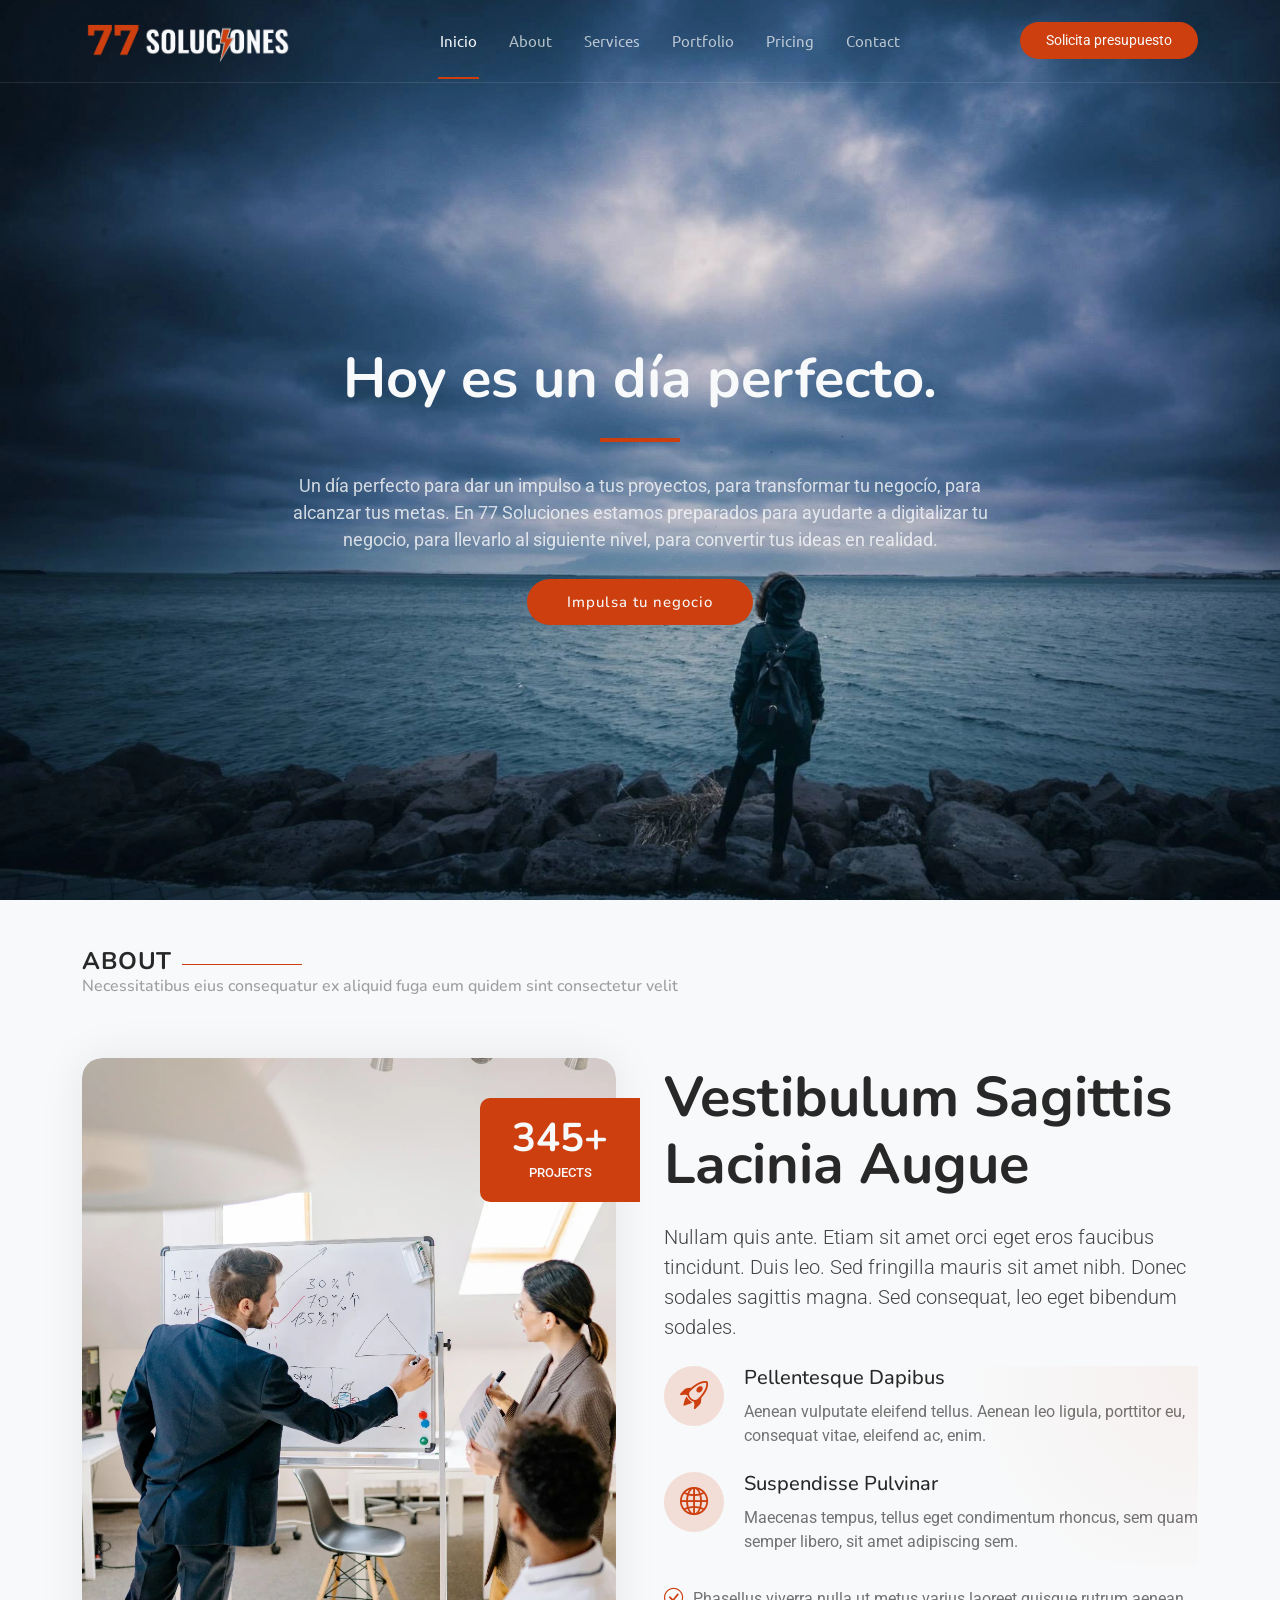
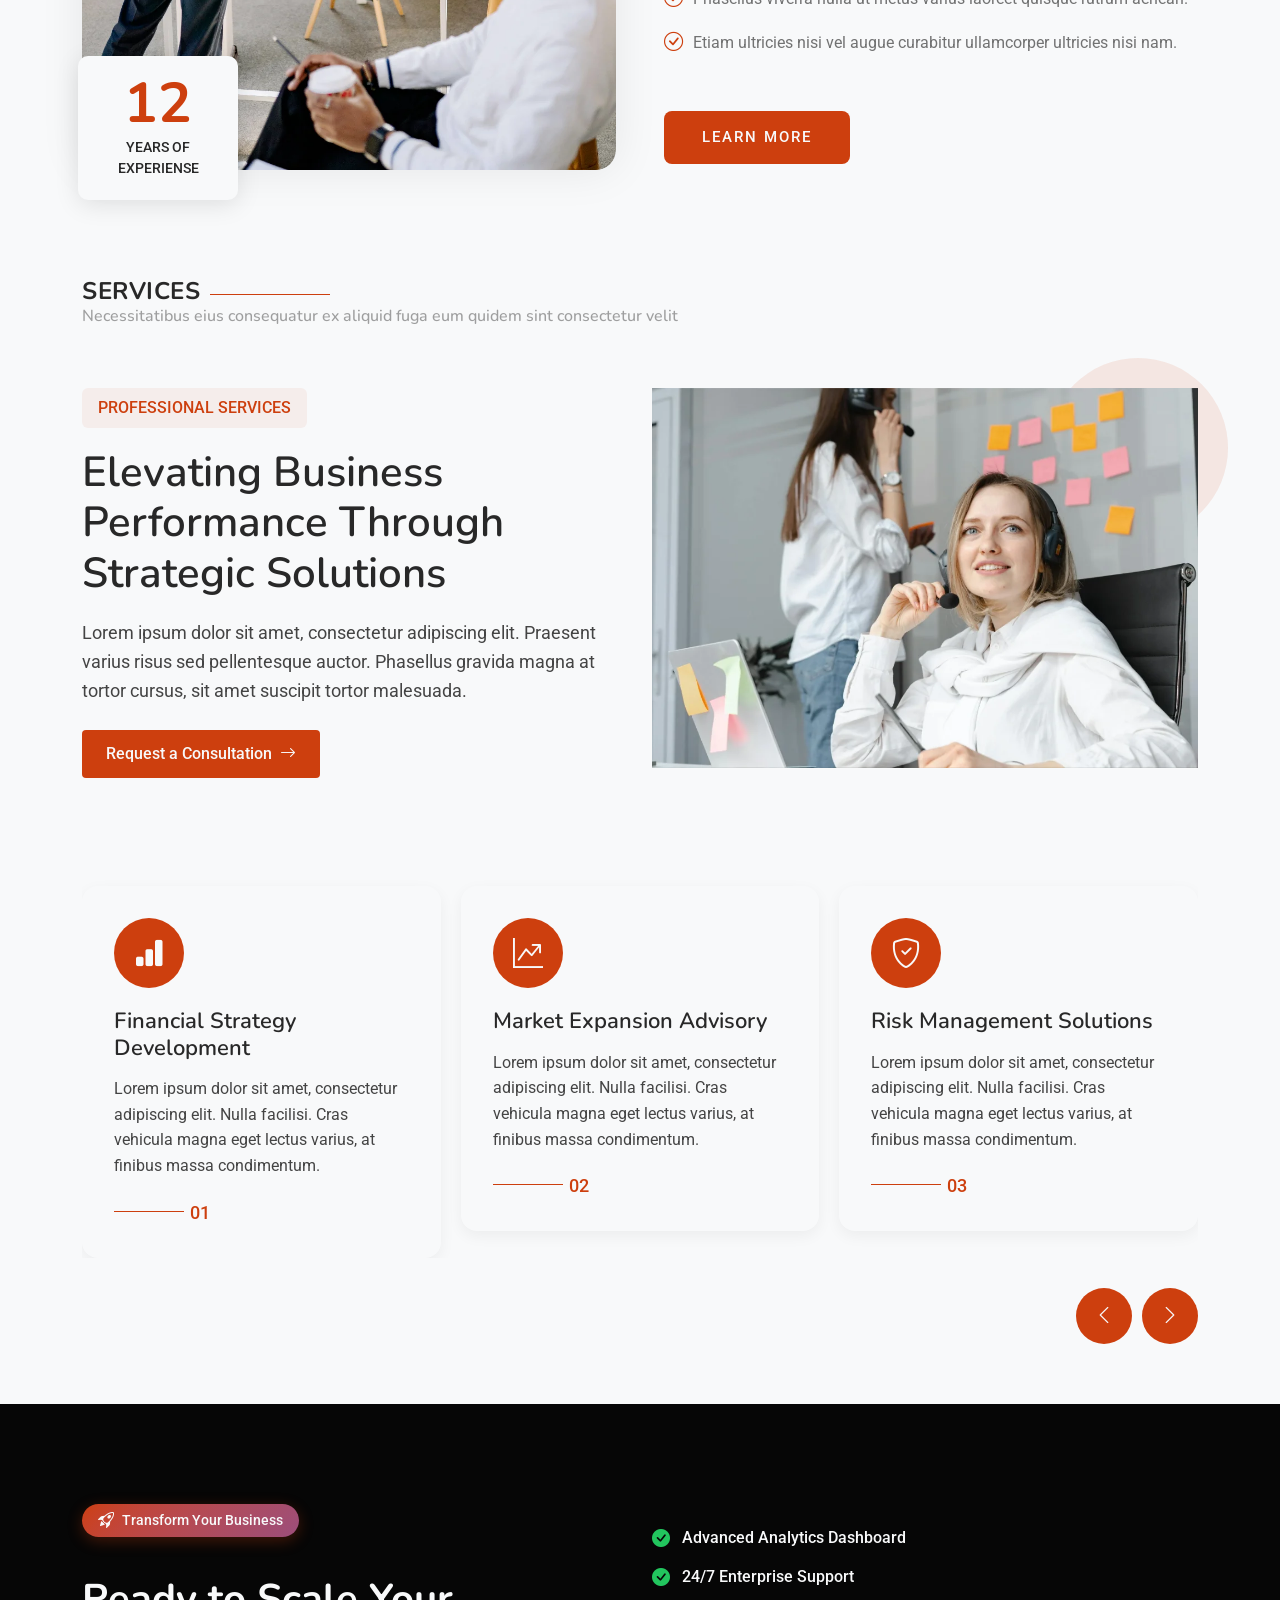
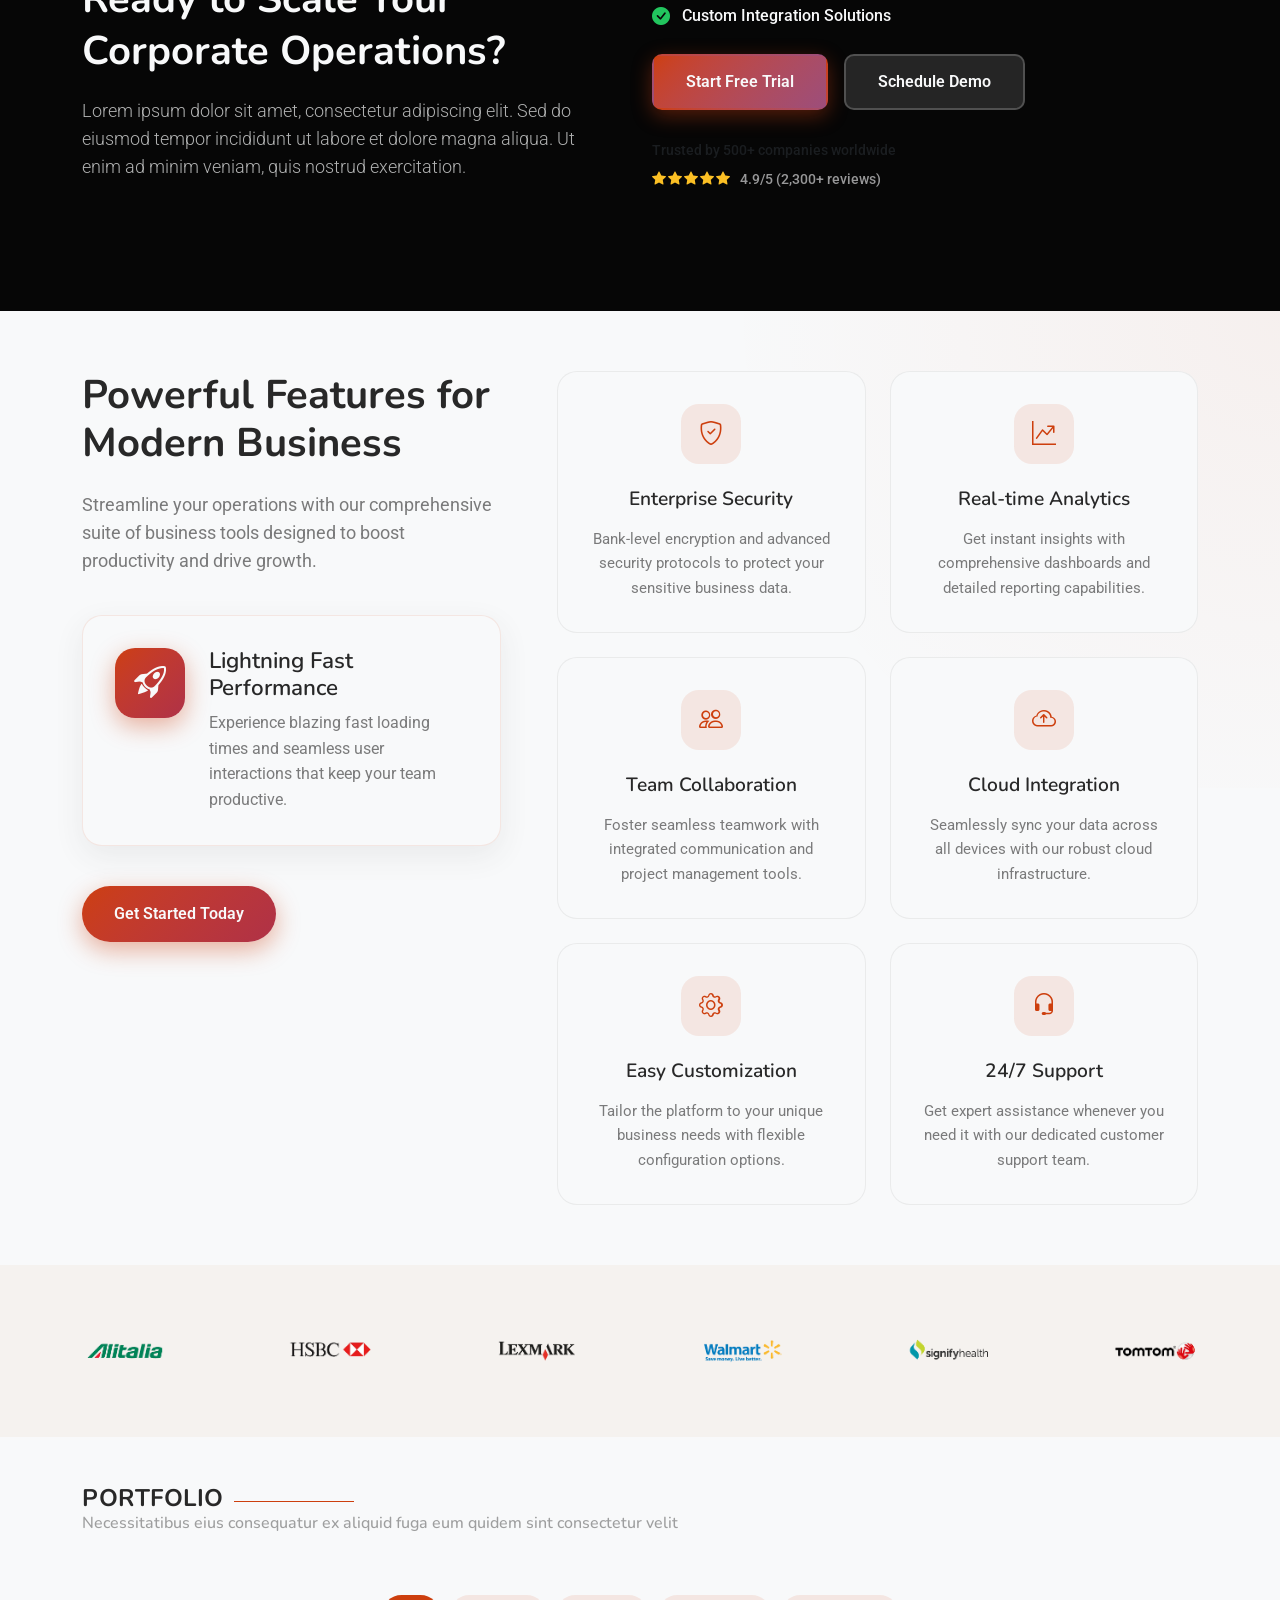
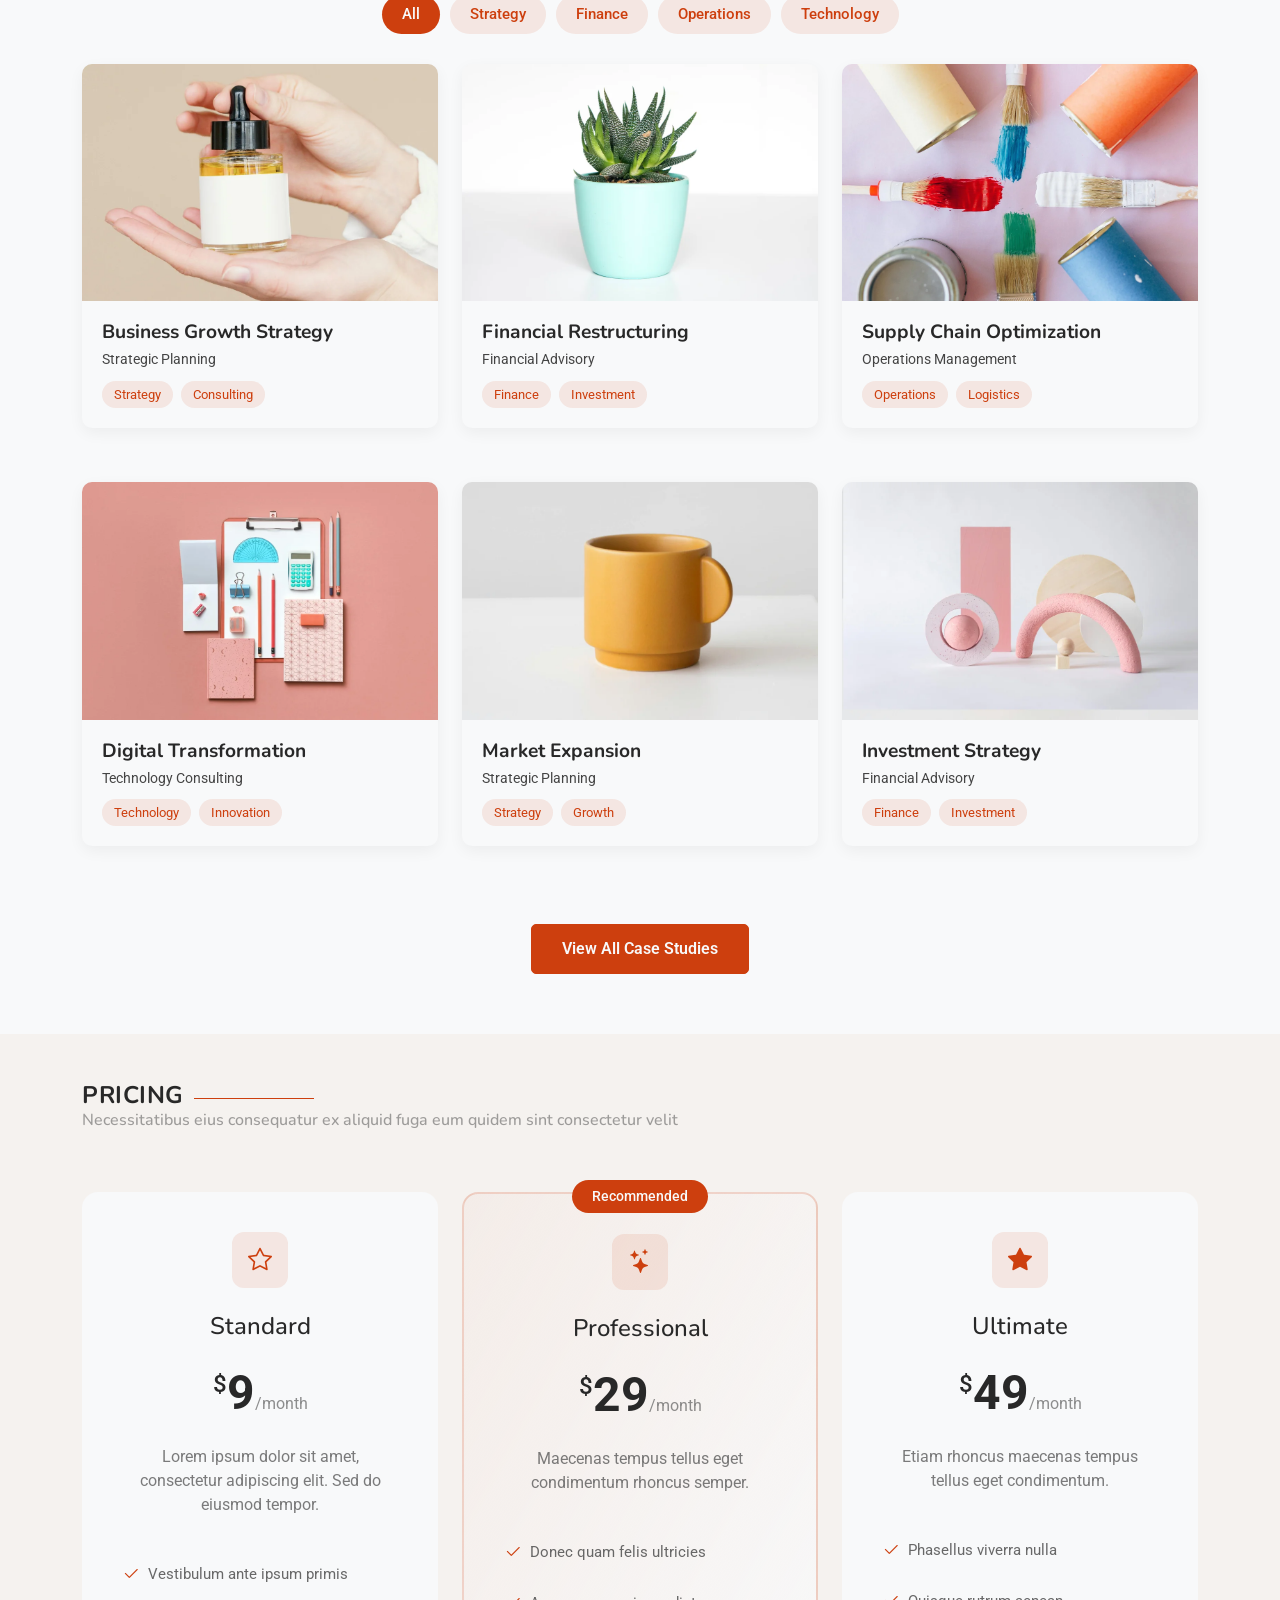
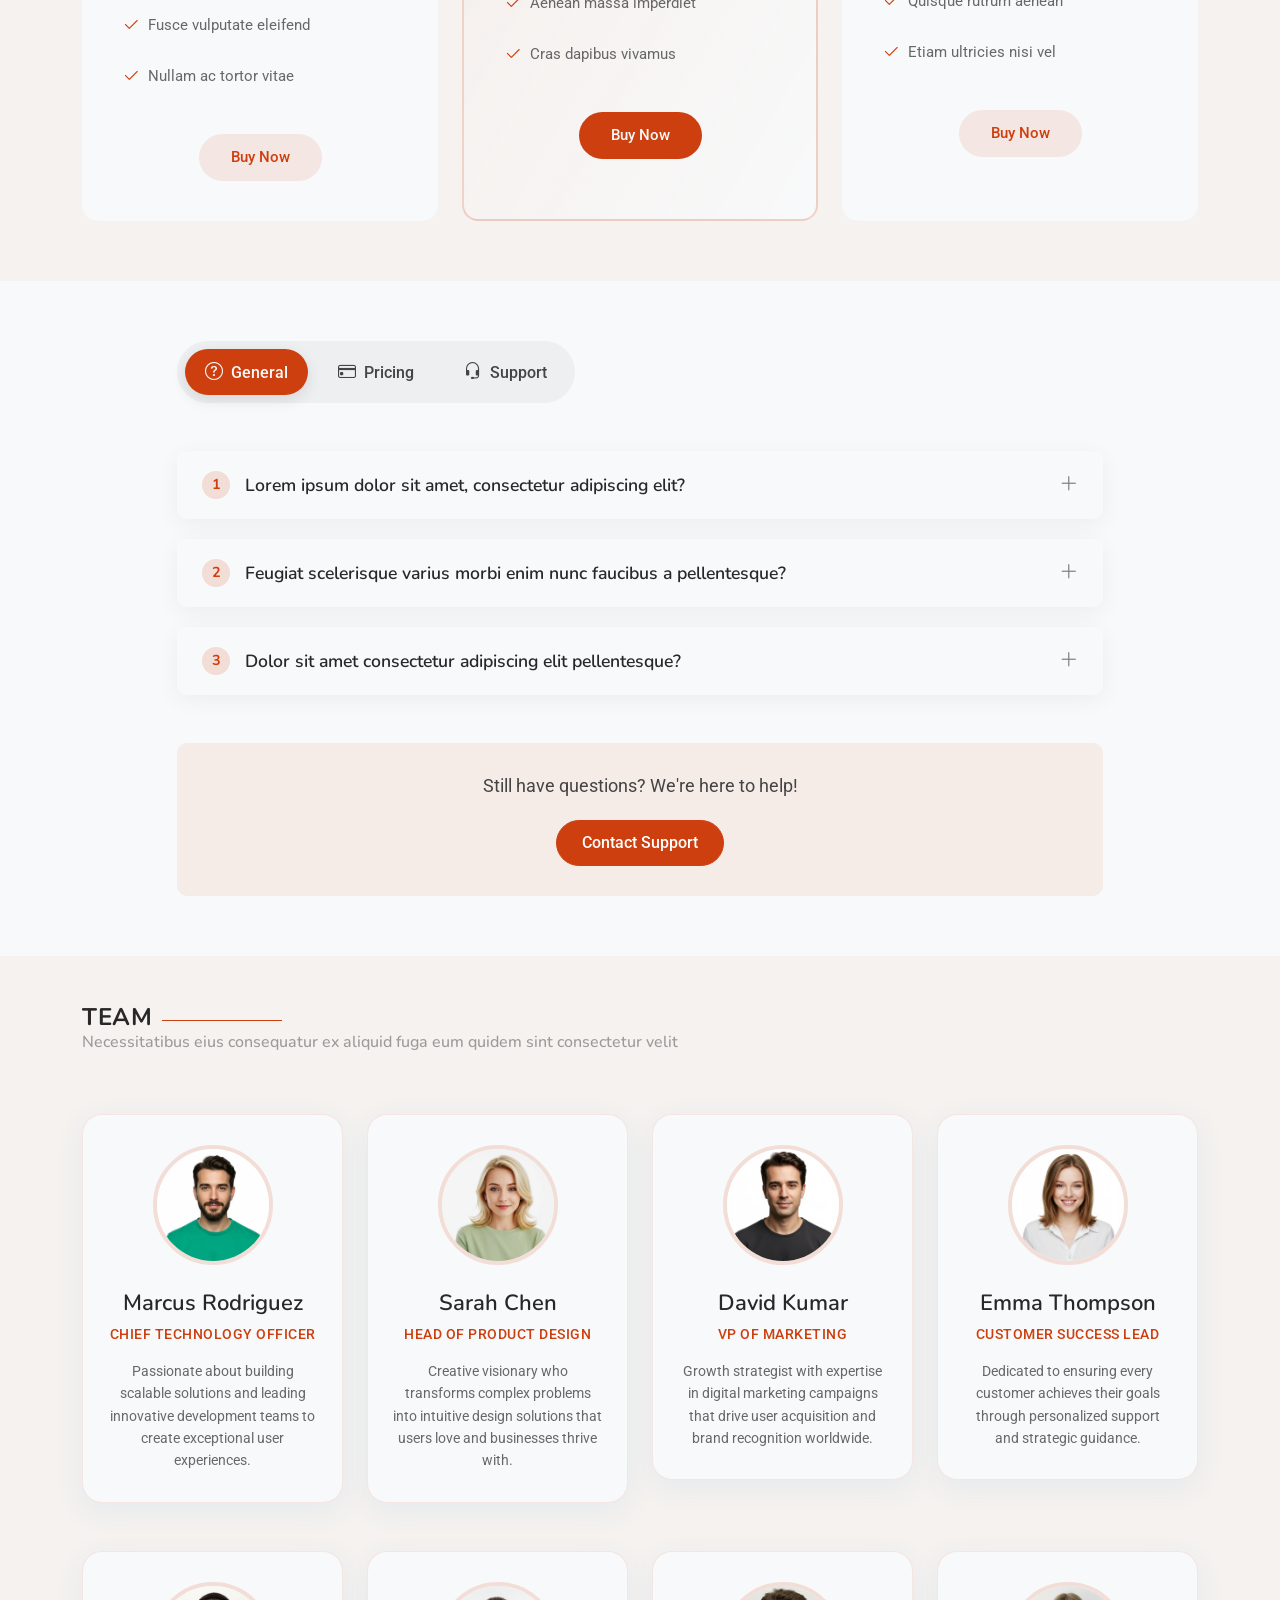
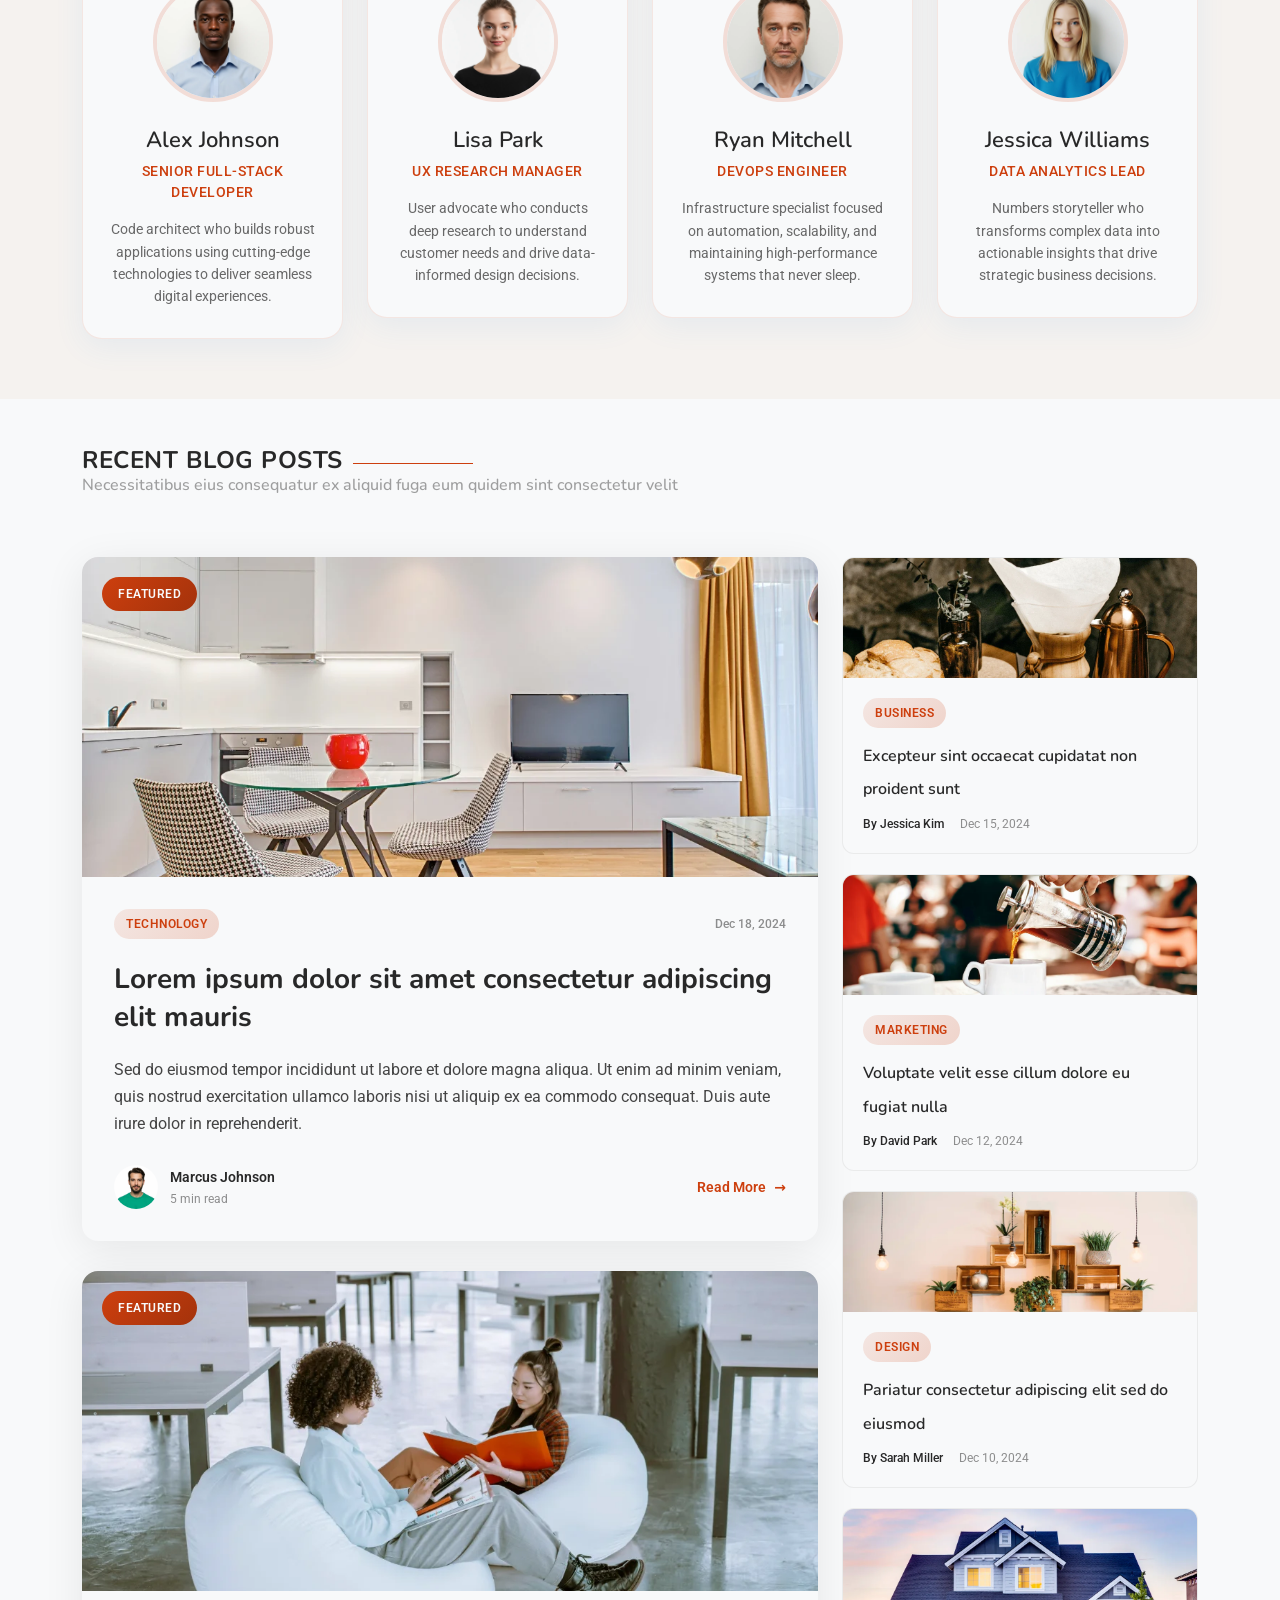
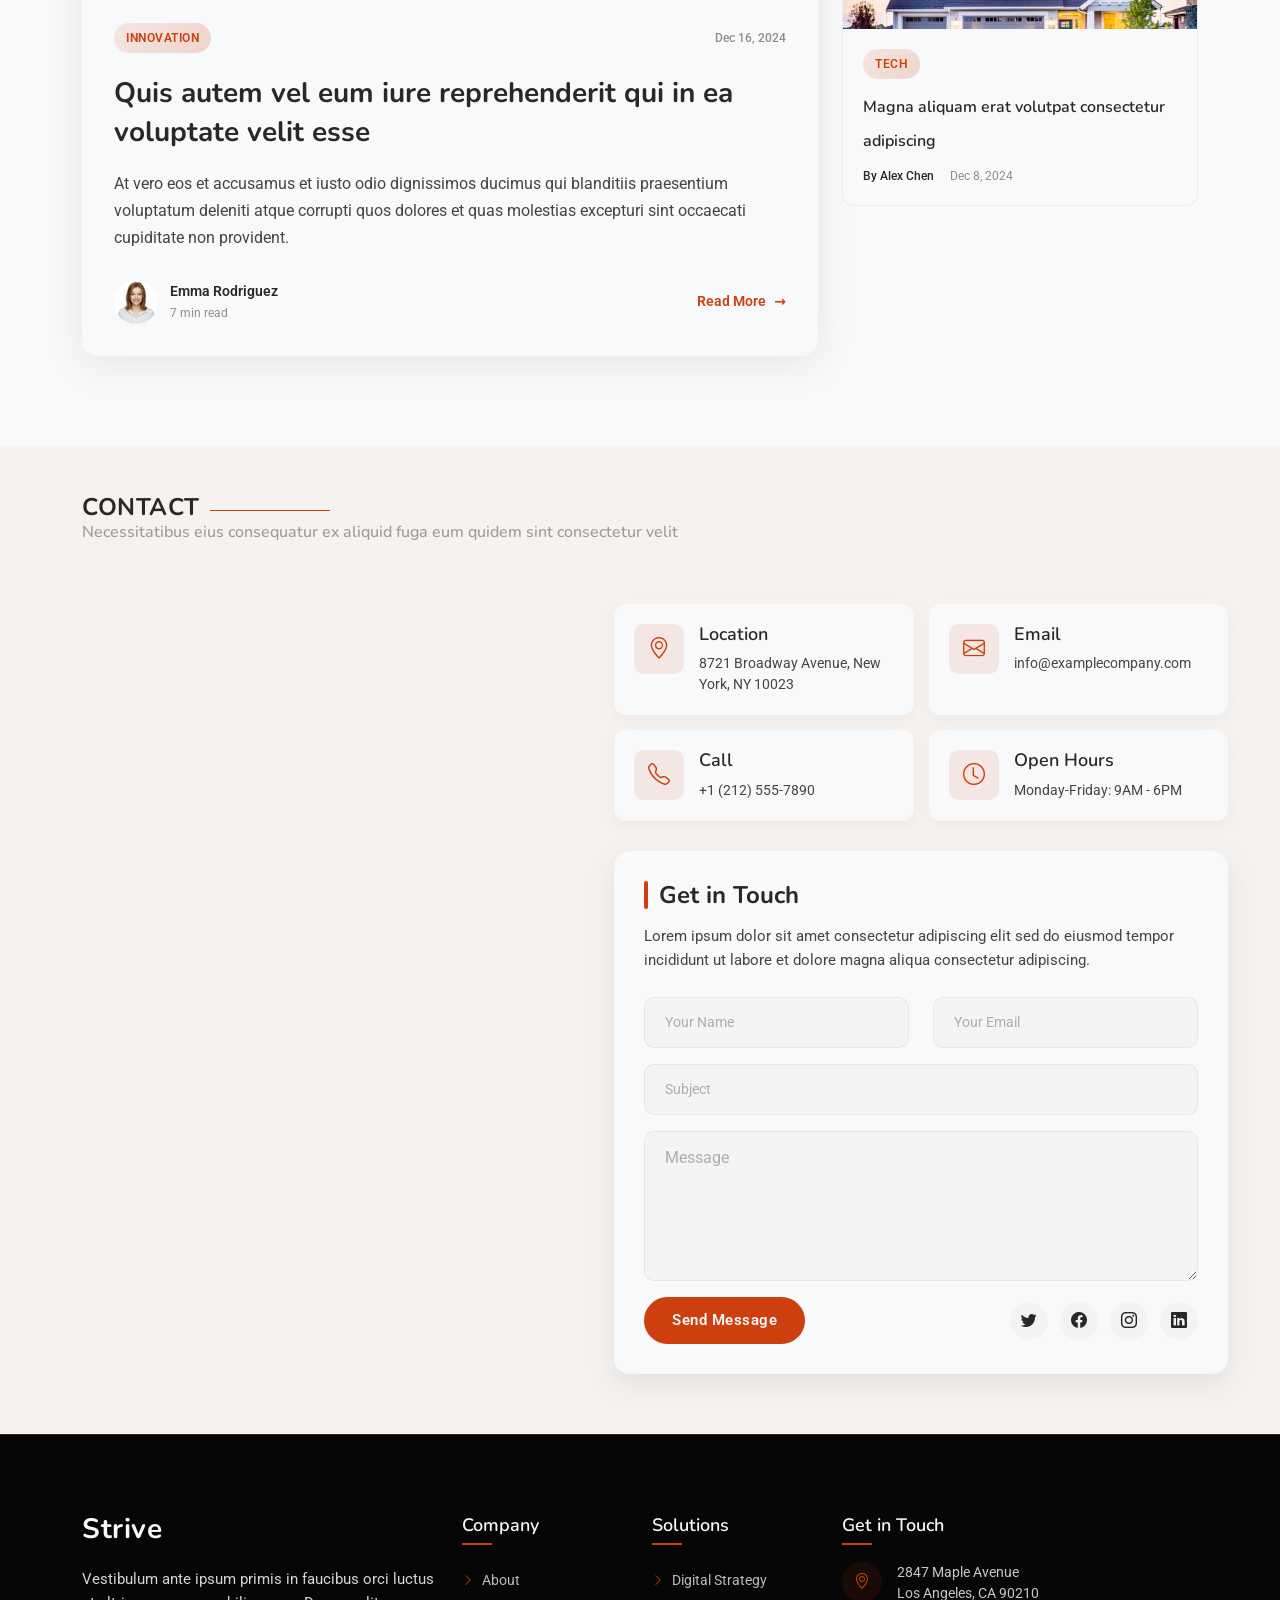
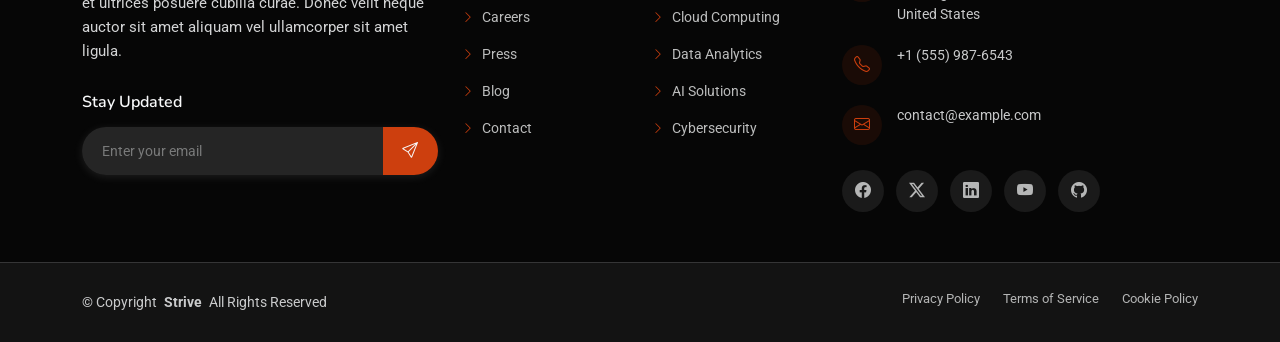
==== commit e6de4ad0: "Cambio de literal" ====
--- a/index.html
+++ b/index.html
@@ -1,127 +1,2308 @@
 <!doctype html>
-<html lang="es">
+<html lang="en">
   <head>
-    <meta charset="UTF-8" />
-    <meta name="viewport" content="width=device-width, initial-scale=1.0" />
-    <title>77 Soluciones | En construcción</title>
+    <meta charset="utf-8" />
+    <meta content="width=device-width, initial-scale=1.0" name="viewport" />
+    <title>77 Soluciones - Desarrollo a medida</title>
+    <meta name="description" content="" />
+    <meta name="keywords" content="" />
+
+    <!-- Favicons -->
+    <link href="assets/img/favicon.png" rel="icon" />
+    <link href="assets/img/apple-touch-icon.png" rel="apple-touch-icon" />
+
+    <!-- Fonts -->
+    <link href="https://fonts.googleapis.com" rel="preconnect" />
+    <link href="https://fonts.gstatic.com" rel="preconnect" crossorigin />
     <link
-      href="https://fonts.googleapis.com/css2?family=Montserrat:wght@400;600&family=Oswald:wght@500;700&display=swap"
+      href="https://fonts.googleapis.com/css2?family=Roboto:ital,wght@0,100;0,300;0,400;0,500;0,700;0,900;1,100;1,300;1,400;1,500;1,700;1,900&family=Ubuntu:ital,wght@0,300;0,400;0,500;0,700;1,300;1,400;1,500;1,700&family=Nunito:ital,wght@0,200;0,300;0,400;0,500;0,600;0,700;0,800;0,900;1,200;1,300;1,400;1,500;1,600;1,700;1,800;1,900&display=swap"
       rel="stylesheet"
     />
-    <style>
-      :root {
-        --gris-fondo: #c0c0c0;
-        --azul-claro: #afdbf5;
-        --casi-blanco: #f8f9fa;
-        --azul-oscuro: #1b263b;
-      }
-
-      * {
-        box-sizing: border-box;
-      }
-
-      body {
-        margin: 0;
-        min-height: 100vh;
-        display: grid;
-        place-items: center;
-        background: var(--gris-fondo);
-        color: var(--azul-oscuro);
-        font-family: "Montserrat", sans-serif;
-      }
-
-      main {
-        display: flex;
-        flex-direction: column;
-        align-items: center;
-      }
-
-      .construction-card {
-        width: min(92vw, 560px);
-        padding: 2.5rem 2rem;
-        background: var(--casi-blanco);
-        border: 2px solid var(--azul-oscuro);
-        border-radius: 16px;
-        text-align: center;
-        box-shadow: 0 12px 24px rgba(27, 38, 59, 0.15);
-      }
-
-      .img-container {
-        width: 100%;
-        display: flex;
-        justify-content: center;
-      }
-
-      .logo {
-        width: min(220px, 60%);
-        height: auto;
-        margin-bottom: 1.5rem;
-      }
-
-      h1 {
-        margin: 0;
-        font-family: "Oswald", sans-serif;
-        font-size: clamp(2rem, 5vw, 3rem);
-        text-transform: uppercase;
-        letter-spacing: 0.08em;
-      }
-
-      p {
-        margin: 1rem 0 0;
-        font-size: 1.05rem;
-        line-height: 1.6;
-      }
-
-      .badge {
-        display: inline-block;
-        margin-top: 1.5rem;
-        padding: 0.45rem 0.9rem;
-        border-radius: 999px;
-        background: var(--azul-claro);
-        font-weight: 600;
-        color: inherit;
-        text-decoration: none;
-        transition:
-          transform 160ms ease,
-          box-shadow 160ms ease;
-      }
-
-      .badge:hover,
-      .badge:focus-visible {
-        transform: translateY(-3px);
-        box-shadow: 0 10px 18px rgba(27, 38, 59, 0.2);
-      }
-
-      @media (max-width: 600px) {
-        body {
-          place-items: start center;
-        }
-
-        main {
-          margin-top: 80px;
-        }
-      }
-    </style>
+
+    <!-- Vendor CSS Files -->
+    <link
+      href="assets/vendor/bootstrap/css/bootstrap.min.css"
+      rel="stylesheet"
+    />
+    <link
+      href="assets/vendor/bootstrap-icons/bootstrap-icons.css"
+      rel="stylesheet"
+    />
+    <link href="assets/vendor/aos/aos.css" rel="stylesheet" />
+    <link href="assets/vendor/swiper/swiper-bundle.min.css" rel="stylesheet" />
+    <link
+      href="assets/vendor/glightbox/css/glightbox.min.css"
+      rel="stylesheet"
+    />
+
+    <!-- Main CSS File -->
+    <link href="assets/css/main.css" rel="stylesheet" />
   </head>
-  <body>
-    <main>
-      <div class="img-container">
-        <img
-          class="logo"
-          src="assets/img/logo.webp"
-          alt="Logo de 77 Soluciones"
-        />
+
+  <body class="index-page">
+    <header id="header" class="header d-flex align-items-center fixed-top">
+      <div
+        class="container position-relative d-flex align-items-center justify-content-between"
+      >
+        <a
+          href="index.html"
+          class="logo d-flex align-items-center me-auto me-xl-0"
+        >
+          <img src="assets/img/logo.webp" alt="" />
+        </a>
+
+        <nav id="navmenu" class="navmenu">
+          <ul>
+            <li><a href="#hero" class="active">Inicio</a></li>
+            <li><a href="#about">About</a></li>
+            <li><a href="#services">Services</a></li>
+            <li><a href="#portfolio">Portfolio</a></li>
+            <li><a href="#pricing">Pricing</a></li>
+            <li><a href="#contact">Contact</a></li>
+          </ul>
+          <i class="mobile-nav-toggle d-xl-none bi bi-list"></i>
+        </nav>
+
+        <a class="cta-btn" href="#contact">Solicita presupuesto</a>
       </div>
-      <div class="construction-card">
-        <h1>En construcción</h1>
-        <p>
-          Estamos preparando algo grande para ti.<br />
-          Muy pronto esta web estará disponible.
-        </p>
-        <a class="badge" href="mailto:info@77soluciones.com"
-          >Contacta con 77 Soluciones</a
-        >
+    </header>
+
+    <main class="main">
+      <!-- Hero Section -->
+      <section
+        id="hero"
+        class="hero section dark-background"
+        style="
+          background-image: url(&quot;assets/img/inicio/storm-portada.webp&quot;);
+          background-size: cover;
+          background-position: center;
+        "
+      >
+        <div class="info d-flex align-items-center">
+          <div class="container">
+            <div
+              class="row justify-content-center"
+              data-aos="fade-up"
+              data-aos-delay="100"
+            >
+              <div class="col-lg-8 text-center">
+                <h2>Hoy es un día perfecto.</h2>
+                <p>
+                  Un día perfecto para dar un impulso a tus proyectos, para
+                  transformar tu negocío, para alcanzar tus metas. En 77
+                  Soluciones estamos preparados para ayudarte a digitalizar tu
+                  negocio, para llevarlo al siguiente nivel, para convertir tus
+                  ideas en realidad.
+                </p>
+                <a href="#contact" class="btn-get-started"
+                  >Impulsa tu negocio</a
+                >
+              </div>
+            </div>
+          </div>
+        </div>
+      </section>
+      <!-- /Hero Section -->
+
+      <!-- About Section -->
+      <section id="about" class="about section">
+        <!-- Section Title -->
+        <div class="container section-title">
+          <h2>About</h2>
+          <p>
+            Necessitatibus eius consequatur ex aliquid fuga eum quidem sint
+            consectetur velit
+          </p>
+        </div>
+        <!-- End Section Title -->
+
+        <div class="container" data-aos="fade-up" data-aos-delay="100">
+          <div class="row g-5 align-items-center">
+            <div class="col-lg-6 position-relative">
+              <div class="about-img" data-aos="fade-right">
+                <img
+                  src="assets/img/about/about-portrait-2.webp"
+                  class="img-fluid"
+                  alt=""
+                />
+              </div>
+              <div class="experience-badge" data-aos="fade-up">
+                <h2>12</h2>
+                <p>Years of<br />Experiense</p>
+              </div>
+              <div class="projects-badge" data-aos="fade-left">
+                <h2>345+</h2>
+                <p>Projects</p>
+              </div>
+            </div>
+
+            <div class="col-lg-6" data-aos="fade-left">
+              <h2 class="display-4 fw-bold mb-4">
+                Vestibulum Sagittis Lacinia Augue
+              </h2>
+              <p class="lead mb-4">
+                Nullam quis ante. Etiam sit amet orci eget eros faucibus
+                tincidunt. Duis leo. Sed fringilla mauris sit amet nibh. Donec
+                sodales sagittis magna. Sed consequat, leo eget bibendum
+                sodales.
+              </p>
+
+              <div class="features">
+                <div class="feature-item mb-4" data-aos="fade-up">
+                  <div class="feature-icon">
+                    <i class="bi bi-rocket-takeoff"></i>
+                  </div>
+                  <div class="feature-content">
+                    <h4>Pellentesque Dapibus</h4>
+                    <p>
+                      Aenean vulputate eleifend tellus. Aenean leo ligula,
+                      porttitor eu, consequat vitae, eleifend ac, enim.
+                    </p>
+                  </div>
+                </div>
+
+                <div
+                  class="feature-item mb-4"
+                  data-aos="fade-up"
+                  data-aos-delay="100"
+                >
+                  <div class="feature-icon">
+                    <i class="bi bi-globe2"></i>
+                  </div>
+                  <div class="feature-content">
+                    <h4>Suspendisse Pulvinar</h4>
+                    <p>
+                      Maecenas tempus, tellus eget condimentum rhoncus, sem quam
+                      semper libero, sit amet adipiscing sem.
+                    </p>
+                  </div>
+                </div>
+
+                <ul class="check-list" data-aos="fade-up" data-aos-delay="200">
+                  <li>
+                    <i class="bi bi-check-circle"></i> Phasellus viverra nulla
+                    ut metus varius laoreet quisque rutrum aenean.
+                  </li>
+                  <li>
+                    <i class="bi bi-check-circle"></i> Etiam ultricies nisi vel
+                    augue curabitur ullamcorper ultricies nisi nam.
+                  </li>
+                </ul>
+
+                <a
+                  href="#"
+                  class="btn btn-primary btn-lg mt-4"
+                  data-aos="fade-up"
+                  data-aos-delay="300"
+                  >Learn More</a
+                >
+              </div>
+            </div>
+          </div>
+        </div>
+      </section>
+      <!-- /About Section -->
+
+      <!-- Services Section -->
+      <section id="services" class="services section">
+        <!-- Section Title -->
+        <div class="container section-title">
+          <h2>Services</h2>
+          <p>
+            Necessitatibus eius consequatur ex aliquid fuga eum quidem sint
+            consectetur velit
+          </p>
+        </div>
+        <!-- End Section Title -->
+
+        <div class="container" data-aos="fade-up" data-aos-delay="100">
+          <div class="row">
+            <div class="col-lg-6">
+              <div
+                class="services-content"
+                data-aos="fade-left"
+                data-aos-duration="900"
+              >
+                <span class="subtitle">Professional Services</span>
+                <h2>
+                  Elevating Business Performance Through Strategic Solutions
+                </h2>
+                <p data-aos="fade-right" data-aos-duration="800">
+                  Lorem ipsum dolor sit amet, consectetur adipiscing elit.
+                  Praesent varius risus sed pellentesque auctor. Phasellus
+                  gravida magna at tortor cursus, sit amet suscipit tortor
+                  malesuada.
+                </p>
+                <div
+                  class="mt-4"
+                  data-aos="fade-right"
+                  data-aos-duration="1100"
+                >
+                  <a href="service-details.html" class="btn-consultation"
+                    ><span>Request a Consultation</span
+                    ><i class="bi bi-arrow-right"></i
+                  ></a>
+                </div>
+              </div>
+            </div>
+            <div class="col-lg-6">
+              <div
+                class="services-image"
+                data-aos="fade-left"
+                data-aos-delay="200"
+              >
+                <img
+                  src="assets/img/services/services-9.webp"
+                  alt="Business Services"
+                  class="img-fluid"
+                />
+                <div class="shape-circle"></div>
+                <div class="shape-accent"></div>
+              </div>
+            </div>
+          </div>
+
+          <div class="row mt-5" data-aos="fade-up" data-aos-duration="1000">
+            <div class="col-12">
+              <div class="services-slider swiper init-swiper">
+                <script type="application/json" class="swiper-config">
+                  {
+                    "slidesPerView": 3,
+                    "spaceBetween": 20,
+                    "loop": true,
+                    "speed": 600,
+                    "autoplay": {
+                      "delay": 5000
+                    },
+                    "navigation": {
+                      "nextEl": ".swiper-nav-next",
+                      "prevEl": ".swiper-nav-prev"
+                    },
+                    "breakpoints": {
+                      "320": {
+                        "slidesPerView": 1
+                      },
+                      "768": {
+                        "slidesPerView": 2
+                      },
+                      "992": {
+                        "slidesPerView": 3
+                      }
+                    }
+                  }
+                </script>
+                <div class="swiper-wrapper">
+                  <div class="swiper-slide">
+                    <div class="service-card">
+                      <div class="icon-box">
+                        <i class="bi bi-bar-chart-fill"></i>
+                      </div>
+                      <a href="service-details.html" class="arrow-link"
+                        ><i class="bi bi-arrow-right"></i
+                      ></a>
+                      <div class="content">
+                        <h4>
+                          <a href="service-details.html"
+                            >Financial Strategy Development</a
+                          >
+                        </h4>
+                        <p>
+                          Lorem ipsum dolor sit amet, consectetur adipiscing
+                          elit. Nulla facilisi. Cras vehicula magna eget lectus
+                          varius, at finibus massa condimentum.
+                        </p>
+                        <div class="service-number">01</div>
+                      </div>
+                    </div>
+                  </div>
+
+                  <div class="swiper-slide">
+                    <div class="service-card">
+                      <div class="icon-box">
+                        <i class="bi bi-graph-up-arrow"></i>
+                      </div>
+                      <a href="service-details.html" class="arrow-link"
+                        ><i class="bi bi-arrow-right"></i
+                      ></a>
+                      <div class="content">
+                        <h4>
+                          <a href="service-details.html"
+                            >Market Expansion Advisory</a
+                          >
+                        </h4>
+                        <p>
+                          Lorem ipsum dolor sit amet, consectetur adipiscing
+                          elit. Nulla facilisi. Cras vehicula magna eget lectus
+                          varius, at finibus massa condimentum.
+                        </p>
+                        <div class="service-number">02</div>
+                      </div>
+                    </div>
+                  </div>
+
+                  <div class="swiper-slide">
+                    <div class="service-card">
+                      <div class="icon-box">
+                        <i class="bi bi-shield-check"></i>
+                      </div>
+                      <a href="service-details.html" class="arrow-link"
+                        ><i class="bi bi-arrow-right"></i
+                      ></a>
+                      <div class="content">
+                        <h4>
+                          <a href="service-details.html"
+                            >Risk Management Solutions</a
+                          >
+                        </h4>
+                        <p>
+                          Lorem ipsum dolor sit amet, consectetur adipiscing
+                          elit. Nulla facilisi. Cras vehicula magna eget lectus
+                          varius, at finibus massa condimentum.
+                        </p>
+                        <div class="service-number">03</div>
+                      </div>
+                    </div>
+                  </div>
+
+                  <div class="swiper-slide">
+                    <div class="service-card">
+                      <div class="icon-box">
+                        <i class="bi bi-lightbulb-fill"></i>
+                      </div>
+                      <a href="service-details.html" class="arrow-link"
+                        ><i class="bi bi-arrow-right"></i
+                      ></a>
+                      <div class="content">
+                        <h4>
+                          <a href="service-details.html"
+                            >Innovation &amp; Digital Transformation</a
+                          >
+                        </h4>
+                        <p>
+                          Lorem ipsum dolor sit amet, consectetur adipiscing
+                          elit. Nulla facilisi. Cras vehicula magna eget lectus
+                          varius, at finibus massa condimentum.
+                        </p>
+                        <div class="service-number">04</div>
+                      </div>
+                    </div>
+                  </div>
+
+                  <div class="swiper-slide">
+                    <div class="service-card">
+                      <div class="icon-box">
+                        <i class="bi bi-people-fill"></i>
+                      </div>
+                      <a href="service-details.html" class="arrow-link"
+                        ><i class="bi bi-arrow-right"></i
+                      ></a>
+                      <div class="content">
+                        <h4>
+                          <a href="service-details.html"
+                            >Talent Management Strategy</a
+                          >
+                        </h4>
+                        <p>
+                          Lorem ipsum dolor sit amet, consectetur adipiscing
+                          elit. Nulla facilisi. Cras vehicula magna eget lectus
+                          varius, at finibus massa condimentum.
+                        </p>
+                        <div class="service-number">05</div>
+                      </div>
+                    </div>
+                  </div>
+                </div>
+              </div>
+            </div>
+          </div>
+
+          <div class="row">
+            <div class="col-12">
+              <div class="swiper-navigation">
+                <button class="swiper-nav-prev">
+                  <i class="bi bi-chevron-left"></i>
+                </button>
+                <button class="swiper-nav-next">
+                  <i class="bi bi-chevron-right"></i>
+                </button>
+              </div>
+            </div>
+          </div>
+        </div>
+      </section>
+      <!-- /Services Section -->
+
+      <!-- Call To Action Section -->
+      <section
+        id="call-to-action"
+        class="call-to-action section dark-background"
+      >
+        <div class="container" data-aos="fade-up" data-aos-delay="100">
+          <div class="row align-items-center">
+            <div class="col-lg-6" data-aos="fade-right" data-aos-delay="200">
+              <div class="cta-content">
+                <div class="badge mb-3">
+                  <i class="bi bi-rocket-takeoff"></i>
+                  Transform Your Business
+                </div>
+                <h2>Ready to Scale Your Corporate Operations?</h2>
+                <p class="lead">
+                  Lorem ipsum dolor sit amet, consectetur adipiscing elit. Sed
+                  do eiusmod tempor incididunt ut labore et dolore magna aliqua.
+                  Ut enim ad minim veniam, quis nostrud exercitation.
+                </p>
+              </div>
+            </div>
+
+            <div class="col-lg-6" data-aos="fade-left" data-aos-delay="300">
+              <div class="features-list mb-4">
+                <div class="feature-item">
+                  <i class="bi bi-check-circle-fill"></i>
+                  <span>Advanced Analytics Dashboard</span>
+                </div>
+                <div class="feature-item">
+                  <i class="bi bi-check-circle-fill"></i>
+                  <span>24/7 Enterprise Support</span>
+                </div>
+                <div class="feature-item">
+                  <i class="bi bi-check-circle-fill"></i>
+                  <span>Custom Integration Solutions</span>
+                </div>
+              </div>
+
+              <div class="cta-buttons">
+                <a href="#" class="btn btn-primary">Start Free Trial</a>
+                <a href="#" class="btn btn-outline">Schedule Demo</a>
+              </div>
+
+              <div class="trust-indicators mt-4">
+                <small class="text-muted"
+                  >Trusted by 500+ companies worldwide</small
+                >
+                <div class="rating">
+                  <i class="bi bi-star-fill"></i>
+                  <i class="bi bi-star-fill"></i>
+                  <i class="bi bi-star-fill"></i>
+                  <i class="bi bi-star-fill"></i>
+                  <i class="bi bi-star-fill"></i>
+                  <span class="ms-2">4.9/5 (2,300+ reviews)</span>
+                </div>
+              </div>
+            </div>
+          </div>
+        </div>
+      </section>
+      <!-- /Call To Action Section -->
+
+      <!-- Features Section -->
+      <section id="features" class="features section">
+        <div class="container" data-aos="fade-up" data-aos-delay="100">
+          <div class="row">
+            <div class="col-lg-5" data-aos="fade-right" data-aos-delay="200">
+              <div class="features-content">
+                <h2>Powerful Features for Modern Business</h2>
+                <p>
+                  Streamline your operations with our comprehensive suite of
+                  business tools designed to boost productivity and drive
+                  growth.
+                </p>
+
+                <div class="main-feature">
+                  <div class="feature-icon">
+                    <i class="bi bi-rocket-takeoff"></i>
+                  </div>
+                  <div class="feature-text">
+                    <h4>Lightning Fast Performance</h4>
+                    <p>
+                      Experience blazing fast loading times and seamless user
+                      interactions that keep your team productive.
+                    </p>
+                  </div>
+                </div>
+                <!-- End Main Feature -->
+
+                <a href="#" class="btn-get-started">Get Started Today</a>
+              </div>
+            </div>
+
+            <div class="col-lg-7" data-aos="fade-left" data-aos-delay="300">
+              <div class="features-grid">
+                <div
+                  class="feature-card"
+                  data-aos="zoom-in"
+                  data-aos-delay="400"
+                >
+                  <div class="icon-wrapper">
+                    <i class="bi bi-shield-check"></i>
+                  </div>
+                  <h5>Enterprise Security</h5>
+                  <p>
+                    Bank-level encryption and advanced security protocols to
+                    protect your sensitive business data.
+                  </p>
+                </div>
+                <!-- End Feature Card -->
+
+                <div
+                  class="feature-card"
+                  data-aos="zoom-in"
+                  data-aos-delay="450"
+                >
+                  <div class="icon-wrapper">
+                    <i class="bi bi-graph-up-arrow"></i>
+                  </div>
+                  <h5>Real-time Analytics</h5>
+                  <p>
+                    Get instant insights with comprehensive dashboards and
+                    detailed reporting capabilities.
+                  </p>
+                </div>
+                <!-- End Feature Card -->
+
+                <div
+                  class="feature-card"
+                  data-aos="zoom-in"
+                  data-aos-delay="500"
+                >
+                  <div class="icon-wrapper">
+                    <i class="bi bi-people"></i>
+                  </div>
+                  <h5>Team Collaboration</h5>
+                  <p>
+                    Foster seamless teamwork with integrated communication and
+                    project management tools.
+                  </p>
+                </div>
+                <!-- End Feature Card -->
+
+                <div
+                  class="feature-card"
+                  data-aos="zoom-in"
+                  data-aos-delay="550"
+                >
+                  <div class="icon-wrapper">
+                    <i class="bi bi-cloud-arrow-up"></i>
+                  </div>
+                  <h5>Cloud Integration</h5>
+                  <p>
+                    Seamlessly sync your data across all devices with our robust
+                    cloud infrastructure.
+                  </p>
+                </div>
+                <!-- End Feature Card -->
+
+                <div
+                  class="feature-card"
+                  data-aos="zoom-in"
+                  data-aos-delay="600"
+                >
+                  <div class="icon-wrapper">
+                    <i class="bi bi-gear"></i>
+                  </div>
+                  <h5>Easy Customization</h5>
+                  <p>
+                    Tailor the platform to your unique business needs with
+                    flexible configuration options.
+                  </p>
+                </div>
+                <!-- End Feature Card -->
+
+                <div
+                  class="feature-card"
+                  data-aos="zoom-in"
+                  data-aos-delay="650"
+                >
+                  <div class="icon-wrapper">
+                    <i class="bi bi-headset"></i>
+                  </div>
+                  <h5>24/7 Support</h5>
+                  <p>
+                    Get expert assistance whenever you need it with our
+                    dedicated customer support team.
+                  </p>
+                </div>
+                <!-- End Feature Card -->
+              </div>
+            </div>
+          </div>
+        </div>
+      </section>
+      <!-- /Features Section -->
+
+      <!-- Clients Section -->
+      <section id="clients" class="clients section light-background">
+        <div class="container">
+          <div class="swiper init-swiper">
+            <script type="application/json" class="swiper-config">
+              {
+                "loop": true,
+                "speed": 600,
+                "autoplay": {
+                  "delay": 5000
+                },
+                "slidesPerView": "auto",
+                "pagination": {
+                  "el": ".swiper-pagination",
+                  "type": "bullets",
+                  "clickable": true
+                },
+                "breakpoints": {
+                  "320": {
+                    "slidesPerView": 2,
+                    "spaceBetween": 40
+                  },
+                  "480": {
+                    "slidesPerView": 3,
+                    "spaceBetween": 60
+                  },
+                  "640": {
+                    "slidesPerView": 4,
+                    "spaceBetween": 80
+                  },
+                  "992": {
+                    "slidesPerView": 6,
+                    "spaceBetween": 120
+                  }
+                }
+              }
+            </script>
+            <div class="swiper-wrapper align-items-center">
+              <div class="swiper-slide">
+                <img
+                  src="assets/img/clients/clients-1.webp"
+                  class="img-fluid"
+                  alt=""
+                />
+              </div>
+              <div class="swiper-slide">
+                <img
+                  src="assets/img/clients/clients-2.webp"
+                  class="img-fluid"
+                  alt=""
+                />
+              </div>
+              <div class="swiper-slide">
+                <img
+                  src="assets/img/clients/clients-3.webp"
+                  class="img-fluid"
+                  alt=""
+                />
+              </div>
+              <div class="swiper-slide">
+                <img
+                  src="assets/img/clients/clients-4.webp"
+                  class="img-fluid"
+                  alt=""
+                />
+              </div>
+              <div class="swiper-slide">
+                <img
+                  src="assets/img/clients/clients-5.webp"
+                  class="img-fluid"
+                  alt=""
+                />
+              </div>
+              <div class="swiper-slide">
+                <img
+                  src="assets/img/clients/clients-6.webp"
+                  class="img-fluid"
+                  alt=""
+                />
+              </div>
+              <div class="swiper-slide">
+                <img
+                  src="assets/img/clients/clients-7.webp"
+                  class="img-fluid"
+                  alt=""
+                />
+              </div>
+              <div class="swiper-slide">
+                <img
+                  src="assets/img/clients/clients-8.webp"
+                  class="img-fluid"
+                  alt=""
+                />
+              </div>
+            </div>
+          </div>
+        </div>
+      </section>
+      <!-- /Clients Section -->
+
+      <!-- Portfolio Section -->
+      <section id="portfolio" class="portfolio section">
+        <!-- Section Title -->
+        <div class="container section-title">
+          <h2>Portfolio</h2>
+          <p>
+            Necessitatibus eius consequatur ex aliquid fuga eum quidem sint
+            consectetur velit
+          </p>
+        </div>
+        <!-- End Section Title -->
+
+        <div class="container" data-aos="fade-up" data-aos-delay="100">
+          <div
+            class="isotope-layout"
+            data-default-filter="*"
+            data-layout="masonry"
+            data-sort="original-order"
+          >
+            <ul
+              class="portfolio-filters isotope-filters"
+              data-aos="fade-up"
+              data-aos-delay="200"
+            >
+              <li data-filter="*" class="filter-active">All</li>
+              <li data-filter=".filter-strategy">Strategy</li>
+              <li data-filter=".filter-finance">Finance</li>
+              <li data-filter=".filter-operations">Operations</li>
+              <li data-filter=".filter-technology">Technology</li>
+            </ul>
+            <!-- End Portfolio Filters -->
+
+            <div
+              class="row gy-4 isotope-container"
+              data-aos="fade-up"
+              data-aos-delay="300"
+            >
+              <div
+                class="col-lg-4 col-md-6 portfolio-item isotope-item filter-strategy"
+              >
+                <div class="portfolio-card">
+                  <div class="portfolio-img">
+                    <img
+                      src="assets/img/portfolio/portfolio-1.webp"
+                      alt="Portfolio Item"
+                      class="img-fluid"
+                    />
+                    <div class="portfolio-overlay">
+                      <a
+                        href="assets/img/portfolio/portfolio-1.webp"
+                        class="glightbox portfolio-lightbox"
+                        ><i class="bi bi-plus"></i
+                      ></a>
+                      <a href="#" class="portfolio-details-link"
+                        ><i class="bi bi-link"></i
+                      ></a>
+                    </div>
+                  </div>
+                  <div class="portfolio-info">
+                    <h4>Business Growth Strategy</h4>
+                    <p>Strategic Planning</p>
+                    <div class="portfolio-tags">
+                      <span>Strategy</span>
+                      <span>Consulting</span>
+                    </div>
+                  </div>
+                </div>
+              </div>
+
+              <div
+                class="col-lg-4 col-md-6 portfolio-item isotope-item filter-finance"
+              >
+                <div class="portfolio-card">
+                  <div class="portfolio-img">
+                    <img
+                      src="assets/img/portfolio/portfolio-2.webp"
+                      alt="Portfolio Item"
+                      class="img-fluid"
+                    />
+                    <div class="portfolio-overlay">
+                      <a
+                        href="assets/img/portfolio/portfolio-2.webp"
+                        class="glightbox portfolio-lightbox"
+                        ><i class="bi bi-plus"></i
+                      ></a>
+                      <a href="#" class="portfolio-details-link"
+                        ><i class="bi bi-link"></i
+                      ></a>
+                    </div>
+                  </div>
+                  <div class="portfolio-info">
+                    <h4>Financial Restructuring</h4>
+                    <p>Financial Advisory</p>
+                    <div class="portfolio-tags">
+                      <span>Finance</span>
+                      <span>Investment</span>
+                    </div>
+                  </div>
+                </div>
+              </div>
+
+              <div
+                class="col-lg-4 col-md-6 portfolio-item isotope-item filter-operations"
+              >
+                <div class="portfolio-card">
+                  <div class="portfolio-img">
+                    <img
+                      src="assets/img/portfolio/portfolio-3.webp"
+                      alt="Portfolio Item"
+                      class="img-fluid"
+                    />
+                    <div class="portfolio-overlay">
+                      <a
+                        href="assets/img/portfolio/portfolio-3.webp"
+                        class="glightbox portfolio-lightbox"
+                        ><i class="bi bi-plus"></i
+                      ></a>
+                      <a href="#" class="portfolio-details-link"
+                        ><i class="bi bi-link"></i
+                      ></a>
+                    </div>
+                  </div>
+                  <div class="portfolio-info">
+                    <h4>Supply Chain Optimization</h4>
+                    <p>Operations Management</p>
+                    <div class="portfolio-tags">
+                      <span>Operations</span>
+                      <span>Logistics</span>
+                    </div>
+                  </div>
+                </div>
+              </div>
+
+              <div
+                class="col-lg-4 col-md-6 portfolio-item isotope-item filter-technology"
+              >
+                <div class="portfolio-card">
+                  <div class="portfolio-img">
+                    <img
+                      src="assets/img/portfolio/portfolio-4.webp"
+                      alt="Portfolio Item"
+                      class="img-fluid"
+                    />
+                    <div class="portfolio-overlay">
+                      <a
+                        href="assets/img/portfolio/portfolio-4.webp"
+                        class="glightbox portfolio-lightbox"
+                        ><i class="bi bi-plus"></i
+                      ></a>
+                      <a href="#" class="portfolio-details-link"
+                        ><i class="bi bi-link"></i
+                      ></a>
+                    </div>
+                  </div>
+                  <div class="portfolio-info">
+                    <h4>Digital Transformation</h4>
+                    <p>Technology Consulting</p>
+                    <div class="portfolio-tags">
+                      <span>Technology</span>
+                      <span>Innovation</span>
+                    </div>
+                  </div>
+                </div>
+              </div>
+
+              <div
+                class="col-lg-4 col-md-6 portfolio-item isotope-item filter-strategy"
+              >
+                <div class="portfolio-card">
+                  <div class="portfolio-img">
+                    <img
+                      src="assets/img/portfolio/portfolio-5.webp"
+                      alt="Portfolio Item"
+                      class="img-fluid"
+                    />
+                    <div class="portfolio-overlay">
+                      <a
+                        href="assets/img/portfolio/portfolio-5.webp"
+                        class="glightbox portfolio-lightbox"
+                        ><i class="bi bi-plus"></i
+                      ></a>
+                      <a href="#" class="portfolio-details-link"
+                        ><i class="bi bi-link"></i
+                      ></a>
+                    </div>
+                  </div>
+                  <div class="portfolio-info">
+                    <h4>Market Expansion</h4>
+                    <p>Strategic Planning</p>
+                    <div class="portfolio-tags">
+                      <span>Strategy</span>
+                      <span>Growth</span>
+                    </div>
+                  </div>
+                </div>
+              </div>
+
+              <div
+                class="col-lg-4 col-md-6 portfolio-item isotope-item filter-finance"
+              >
+                <div class="portfolio-card">
+                  <div class="portfolio-img">
+                    <img
+                      src="assets/img/portfolio/portfolio-6.webp"
+                      alt="Portfolio Item"
+                      class="img-fluid"
+                    />
+                    <div class="portfolio-overlay">
+                      <a
+                        href="assets/img/portfolio/portfolio-6.webp"
+                        class="glightbox portfolio-lightbox"
+                        ><i class="bi bi-plus"></i
+                      ></a>
+                      <a href="#" class="portfolio-details-link"
+                        ><i class="bi bi-link"></i
+                      ></a>
+                    </div>
+                  </div>
+                  <div class="portfolio-info">
+                    <h4>Investment Strategy</h4>
+                    <p>Financial Advisory</p>
+                    <div class="portfolio-tags">
+                      <span>Finance</span>
+                      <span>Investment</span>
+                    </div>
+                  </div>
+                </div>
+              </div>
+            </div>
+            <!-- End Portfolio Items Container -->
+          </div>
+
+          <div class="text-center mt-5" data-aos="fade-up" data-aos-delay="400">
+            <a href="#portfolio" class="btn btn-primary"
+              >View All Case Studies</a
+            >
+          </div>
+        </div>
+      </section>
+      <!-- /Portfolio Section -->
+
+      <!-- Pricing Section -->
+      <section id="pricing" class="pricing section light-background">
+        <!-- Section Title -->
+        <div class="container section-title">
+          <h2>Pricing</h2>
+          <p>
+            Necessitatibus eius consequatur ex aliquid fuga eum quidem sint
+            consectetur velit
+          </p>
+        </div>
+        <!-- End Section Title -->
+
+        <div class="container" data-aos="fade-up" data-aos-delay="100">
+          <div class="row gy-4 justify-content-center">
+            <!-- Basic Plan -->
+            <div
+              class="col-lg-4 col-md-6"
+              data-aos="fade-up"
+              data-aos-delay="100"
+            >
+              <div class="pricing-item">
+                <div class="pricing-icon">
+                  <i class="bi bi-star"></i>
+                </div>
+                <h3>Standard</h3>
+                <div class="price">
+                  <span class="currency">$</span>9<span class="period"
+                    >/month</span
+                  >
+                </div>
+                <p class="description">
+                  Lorem ipsum dolor sit amet, consectetur adipiscing elit. Sed
+                  do eiusmod tempor.
+                </p>
+                <ul class="features-list">
+                  <li>
+                    <i class="bi bi-check2"></i>
+                    Vestibulum ante ipsum primis
+                  </li>
+                  <li>
+                    <i class="bi bi-check2"></i>
+                    Fusce vulputate eleifend
+                  </li>
+                  <li>
+                    <i class="bi bi-check2"></i>
+                    Nullam ac tortor vitae
+                  </li>
+                </ul>
+                <a href="#" class="btn-pricing">Buy Now</a>
+              </div>
+            </div>
+            <!-- End Basic Plan -->
+
+            <!-- Professional Plan -->
+            <div
+              class="col-lg-4 col-md-6"
+              data-aos="fade-up"
+              data-aos-delay="200"
+            >
+              <div class="pricing-item featured">
+                <div class="pricing-badge">Recommended</div>
+                <div class="pricing-icon">
+                  <i class="bi bi-stars"></i>
+                </div>
+                <h3>Professional</h3>
+                <div class="price">
+                  <span class="currency">$</span>29<span class="period"
+                    >/month</span
+                  >
+                </div>
+                <p class="description">
+                  Maecenas tempus tellus eget condimentum rhoncus semper.
+                </p>
+                <ul class="features-list">
+                  <li>
+                    <i class="bi bi-check2"></i>
+                    Donec quam felis ultricies
+                  </li>
+                  <li>
+                    <i class="bi bi-check2"></i>
+                    Aenean massa imperdiet
+                  </li>
+                  <li>
+                    <i class="bi bi-check2"></i>
+                    Cras dapibus vivamus
+                  </li>
+                </ul>
+                <a href="#" class="btn-pricing">Buy Now</a>
+              </div>
+            </div>
+            <!-- End Professional Plan -->
+
+            <!-- Ultimate Plan -->
+            <div
+              class="col-lg-4 col-md-6"
+              data-aos="fade-up"
+              data-aos-delay="300"
+            >
+              <div class="pricing-item">
+                <div class="pricing-icon">
+                  <i class="bi bi-star-fill"></i>
+                </div>
+                <h3>Ultimate</h3>
+                <div class="price">
+                  <span class="currency">$</span>49<span class="period"
+                    >/month</span
+                  >
+                </div>
+                <p class="description">
+                  Etiam rhoncus maecenas tempus tellus eget condimentum.
+                </p>
+                <ul class="features-list">
+                  <li>
+                    <i class="bi bi-check2"></i>
+                    Phasellus viverra nulla
+                  </li>
+                  <li>
+                    <i class="bi bi-check2"></i>
+                    Quisque rutrum aenean
+                  </li>
+                  <li>
+                    <i class="bi bi-check2"></i>
+                    Etiam ultricies nisi vel
+                  </li>
+                </ul>
+                <a href="#" class="btn-pricing">Buy Now</a>
+              </div>
+            </div>
+            <!-- End Ultimate Plan -->
+          </div>
+        </div>
+      </section>
+      <!-- /Pricing Section -->
+
+      <!-- Faq Section -->
+      <section id="faq" class="faq section">
+        <div class="container" data-aos="fade-up" data-aos-delay="100">
+          <div class="row justify-content-center">
+            <div class="col-lg-10">
+              <div class="faq-tabs mb-5">
+                <ul
+                  class="nav nav-pills justify-content-center"
+                  id="faqTab"
+                  role="tablist"
+                >
+                  <li class="nav-item" role="presentation">
+                    <button
+                      class="nav-link active"
+                      id="general-tab"
+                      data-bs-toggle="pill"
+                      data-bs-target="#faq-general"
+                      type="button"
+                      role="tab"
+                      aria-controls="general"
+                      aria-selected="true"
+                    >
+                      <i class="bi bi-question-circle me-2"></i>General
+                    </button>
+                  </li>
+                  <li class="nav-item" role="presentation">
+                    <button
+                      class="nav-link"
+                      id="pricing-tab"
+                      data-bs-toggle="pill"
+                      data-bs-target="#faq-pricing"
+                      type="button"
+                      role="tab"
+                      aria-controls="pricing"
+                      aria-selected="false"
+                    >
+                      <i class="bi bi-credit-card me-2"></i>Pricing
+                    </button>
+                  </li>
+                  <li class="nav-item" role="presentation">
+                    <button
+                      class="nav-link"
+                      id="support-tab"
+                      data-bs-toggle="pill"
+                      data-bs-target="#faq-support"
+                      type="button"
+                      role="tab"
+                      aria-controls="support"
+                      aria-selected="false"
+                    >
+                      <i class="bi bi-headset me-2"></i>Support
+                    </button>
+                  </li>
+                </ul>
+              </div>
+
+              <div class="tab-content" id="faqTabContent">
+                <!-- General FAQs -->
+                <div
+                  class="tab-pane fade show active"
+                  id="faq-general"
+                  role="tabpanel"
+                  aria-labelledby="general-tab"
+                >
+                  <div class="faq-list">
+                    <div
+                      class="faq-item"
+                      data-aos="fade-up"
+                      data-aos-delay="200"
+                    >
+                      <h3>
+                        <span class="num">1</span>
+                        <span class="question"
+                          >Lorem ipsum dolor sit amet, consectetur adipiscing
+                          elit?</span
+                        >
+                        <i class="bi bi-plus-lg faq-toggle"></i>
+                      </h3>
+                      <div class="faq-content">
+                        <p>
+                          Lorem ipsum dolor sit amet, consectetur adipiscing
+                          elit. Suspendisse varius enim in eros elementum
+                          tristique. Duis cursus, mi quis viverra ornare, eros
+                          dolor interdum nulla, ut commodo diam libero vitae
+                          erat.
+                        </p>
+                      </div>
+                    </div>
+                    <!-- End FAQ Item -->
+
+                    <div
+                      class="faq-item"
+                      data-aos="fade-up"
+                      data-aos-delay="300"
+                    >
+                      <h3>
+                        <span class="num">2</span>
+                        <span class="question"
+                          >Feugiat scelerisque varius morbi enim nunc faucibus a
+                          pellentesque?</span
+                        >
+                        <i class="bi bi-plus-lg faq-toggle"></i>
+                      </h3>
+                      <div class="faq-content">
+                        <p>
+                          Dolor sit amet consectetur adipiscing elit
+                          pellentesque habitant morbi. Id interdum velit laoreet
+                          id donec ultrices. Fringilla phasellus faucibus
+                          scelerisque eleifend donec pretium. Est pellentesque
+                          elit ullamcorper dignissim.
+                        </p>
+                        <p>
+                          Mauris ultrices eros in cursus turpis massa tincidunt
+                          dui. Pellentesque nec nam aliquam sem et tortor.
+                          Habitant morbi tristique senectus et netus et
+                          malesuada.
+                        </p>
+                      </div>
+                    </div>
+                    <!-- End FAQ Item -->
+
+                    <div
+                      class="faq-item"
+                      data-aos="fade-up"
+                      data-aos-delay="400"
+                    >
+                      <h3>
+                        <span class="num">3</span>
+                        <span class="question"
+                          >Dolor sit amet consectetur adipiscing elit
+                          pellentesque?</span
+                        >
+                        <i class="bi bi-plus-lg faq-toggle"></i>
+                      </h3>
+                      <div class="faq-content">
+                        <p>
+                          Eleifend mi in nulla posuere sollicitudin aliquam
+                          ultrices sagittis orci. Faucibus pulvinar elementum
+                          integer enim. Sem nulla pharetra diam sit amet nisl
+                          suscipit. Rutrum tellus pellentesque eu tincidunt.
+                          Lectus urna duis convallis convallis tellus.
+                        </p>
+                        <p>
+                          Mauris ultrices eros in cursus turpis massa tincidunt
+                          dui. Pellentesque nec nam aliquam sem et tortor.
+                          Habitant morbi tristique senectus et netus et
+                          malesuada.
+                        </p>
+                      </div>
+                    </div>
+                    <!-- End FAQ Item -->
+                  </div>
+                </div>
+
+                <!-- Pricing FAQs -->
+                <div
+                  class="tab-pane fade"
+                  id="faq-pricing"
+                  role="tabpanel"
+                  aria-labelledby="pricing-tab"
+                >
+                  <div class="faq-list">
+                    <div
+                      class="faq-item"
+                      data-aos="fade-up"
+                      data-aos-delay="200"
+                    >
+                      <h3>
+                        <span class="num">1</span>
+                        <span class="question"
+                          >Ac odio tempor orci dapibus ultrices in
+                          iaculis?</span
+                        >
+                        <i class="bi bi-plus-lg faq-toggle"></i>
+                      </h3>
+                      <div class="faq-content">
+                        <p>
+                          Molestie a iaculis at erat pellentesque adipiscing
+                          commodo. Dignissim suspendisse in est ante in. Nunc
+                          vel risus commodo viverra maecenas accumsan. Sit amet
+                          nisl suscipit adipiscing bibendum est. Purus gravida
+                          quis blandit turpis cursus in.
+                        </p>
+                      </div>
+                    </div>
+                    <!-- End FAQ Item -->
+
+                    <div
+                      class="faq-item"
+                      data-aos="fade-up"
+                      data-aos-delay="300"
+                    >
+                      <h3>
+                        <span class="num">2</span>
+                        <span class="question"
+                          >Tempus quam pellentesque nec nam aliquam sem et
+                          tortor consequat?</span
+                        >
+                        <i class="bi bi-plus-lg faq-toggle"></i>
+                      </h3>
+                      <div class="faq-content">
+                        <p>
+                          Laoreet sit amet cursus sit amet dictum sit amet
+                          justo. Mauris vitae ultricies leo integer malesuada
+                          nunc vel. Tincidunt eget nullam non nisi est sit amet.
+                          Turpis nunc eget lorem dolor sed. Ut venenatis tellus
+                          in metus vulputate eu scelerisque.
+                        </p>
+                        <p>
+                          Molestie a iaculis at erat pellentesque adipiscing
+                          commodo. Dignissim suspendisse in est ante in. Nunc
+                          vel risus commodo viverra maecenas accumsan.
+                        </p>
+                      </div>
+                    </div>
+                    <!-- End FAQ Item -->
+
+                    <div
+                      class="faq-item"
+                      data-aos="fade-up"
+                      data-aos-delay="400"
+                    >
+                      <h3>
+                        <span class="num">3</span>
+                        <span class="question"
+                          >Varius vel pharetra vel turpis nunc eget lorem
+                          dolor?</span
+                        >
+                        <i class="bi bi-plus-lg faq-toggle"></i>
+                      </h3>
+                      <div class="faq-content">
+                        <p>
+                          Laoreet sit amet cursus sit amet dictum sit amet
+                          justo. Mauris vitae ultricies leo integer malesuada
+                          nunc vel. Tincidunt eget nullam non nisi est sit amet.
+                          Turpis nunc eget lorem dolor sed. Ut venenatis tellus
+                          in metus vulputate eu scelerisque.
+                        </p>
+                      </div>
+                    </div>
+                    <!-- End FAQ Item -->
+                  </div>
+                </div>
+
+                <!-- Support FAQs -->
+                <div
+                  class="tab-pane fade"
+                  id="faq-support"
+                  role="tabpanel"
+                  aria-labelledby="support-tab"
+                >
+                  <div class="faq-list">
+                    <div
+                      class="faq-item"
+                      data-aos="fade-up"
+                      data-aos-delay="200"
+                    >
+                      <h3>
+                        <span class="num">1</span>
+                        <span class="question"
+                          >Tortor vitae purus faucibus ornare suspendisse sed
+                          nisi lacus?</span
+                        >
+                        <i class="bi bi-plus-lg faq-toggle"></i>
+                      </h3>
+                      <div class="faq-content">
+                        <p>
+                          Feugiat pretium nibh ipsum consequat. Tempus iaculis
+                          urna id volutpat lacus laoreet non curabitur gravida.
+                          Venenatis lectus magna fringilla urna porttitor
+                          rhoncus dolor purus non.
+                        </p>
+                        <p>
+                          Dignissim suspendisse in est ante in. Nunc vel risus
+                          commodo viverra maecenas accumsan. Sit amet nisl
+                          suscipit adipiscing bibendum est.
+                        </p>
+                      </div>
+                    </div>
+                    <!-- End FAQ Item -->
+
+                    <div
+                      class="faq-item"
+                      data-aos="fade-up"
+                      data-aos-delay="300"
+                    >
+                      <h3>
+                        <span class="num">2</span>
+                        <span class="question"
+                          >Tortor dignissim convallis aenean et tortor at risus
+                          viverra?</span
+                        >
+                        <i class="bi bi-plus-lg faq-toggle"></i>
+                      </h3>
+                      <div class="faq-content">
+                        <p>
+                          In hac habitasse platea dictumst vestibulum rhoncus
+                          est pellentesque. Dictumst vestibulum rhoncus est
+                          pellentesque elit ullamcorper. Non diam phasellus
+                          vestibulum lorem sed. Platea dictumst quisque sagittis
+                          purus sit.
+                        </p>
+                      </div>
+                    </div>
+                    <!-- End FAQ Item -->
+
+                    <div
+                      class="faq-item"
+                      data-aos="fade-up"
+                      data-aos-delay="400"
+                    >
+                      <h3>
+                        <span class="num">3</span>
+                        <span class="question"
+                          >Venenatis urna cursus eget nunc scelerisque viverra
+                          mauris in?</span
+                        >
+                        <i class="bi bi-plus-lg faq-toggle"></i>
+                      </h3>
+                      <div class="faq-content">
+                        <p>
+                          Mauris ultrices eros in cursus turpis massa tincidunt
+                          dui. Pellentesque nec nam aliquam sem et tortor.
+                          Habitant morbi tristique senectus et netus et
+                          malesuada.
+                        </p>
+                        <p>
+                          Eleifend mi in nulla posuere sollicitudin aliquam
+                          ultrices sagittis orci. Faucibus pulvinar elementum
+                          integer enim. Sem nulla pharetra diam sit amet nisl
+                          suscipit.
+                        </p>
+                      </div>
+                    </div>
+                    <!-- End FAQ Item -->
+                  </div>
+                </div>
+              </div>
+
+              <div
+                class="faq-cta text-center mt-5"
+                data-aos="fade-up"
+                data-aos-delay="300"
+              >
+                <p>Still have questions? We're here to help!</p>
+                <a href="#" class="btn btn-primary">Contact Support</a>
+              </div>
+            </div>
+          </div>
+        </div>
+      </section>
+      <!-- /Faq Section -->
+
+      <!-- Team Section -->
+      <section id="team" class="team section light-background">
+        <!-- Section Title -->
+        <div class="container section-title">
+          <h2>Team</h2>
+          <p>
+            Necessitatibus eius consequatur ex aliquid fuga eum quidem sint
+            consectetur velit
+          </p>
+        </div>
+        <!-- End Section Title -->
+
+        <div class="container" data-aos="fade-up" data-aos-delay="100">
+          <div class="row gy-4">
+            <div
+              class="col-lg-3 col-md-6"
+              data-aos="fade-up"
+              data-aos-delay="200"
+            >
+              <div class="team-card">
+                <div class="image-wrapper">
+                  <img
+                    src="assets/img/person/person-m-8.webp"
+                    alt="Team Member"
+                    class="img-fluid"
+                  />
+                  <div class="social-links">
+                    <a href="#"><i class="bi bi-twitter"></i></a>
+                    <a href="#"><i class="bi bi-linkedin"></i></a>
+                    <a href="#"><i class="bi bi-github"></i></a>
+                  </div>
+                </div>
+                <div class="content">
+                  <h4>Marcus Rodriguez</h4>
+                  <span class="position">Chief Technology Officer</span>
+                  <p>
+                    Passionate about building scalable solutions and leading
+                    innovative development teams to create exceptional user
+                    experiences.
+                  </p>
+                </div>
+              </div>
+            </div>
+            <!-- End Team Member -->
+
+            <div
+              class="col-lg-3 col-md-6"
+              data-aos="fade-up"
+              data-aos-delay="300"
+            >
+              <div class="team-card">
+                <div class="image-wrapper">
+                  <img
+                    src="assets/img/person/person-f-12.webp"
+                    alt="Team Member"
+                    class="img-fluid"
+                  />
+                  <div class="social-links">
+                    <a href="#"><i class="bi bi-twitter"></i></a>
+                    <a href="#"><i class="bi bi-linkedin"></i></a>
+                    <a href="#"><i class="bi bi-dribbble"></i></a>
+                  </div>
+                </div>
+                <div class="content">
+                  <h4>Sarah Chen</h4>
+                  <span class="position">Head of Product Design</span>
+                  <p>
+                    Creative visionary who transforms complex problems into
+                    intuitive design solutions that users love and businesses
+                    thrive with.
+                  </p>
+                </div>
+              </div>
+            </div>
+            <!-- End Team Member -->
+
+            <div
+              class="col-lg-3 col-md-6"
+              data-aos="fade-up"
+              data-aos-delay="400"
+            >
+              <div class="team-card">
+                <div class="image-wrapper">
+                  <img
+                    src="assets/img/person/person-m-3.webp"
+                    alt="Team Member"
+                    class="img-fluid"
+                  />
+                  <div class="social-links">
+                    <a href="#"><i class="bi bi-twitter"></i></a>
+                    <a href="#"><i class="bi bi-linkedin"></i></a>
+                    <a href="#"><i class="bi bi-instagram"></i></a>
+                  </div>
+                </div>
+                <div class="content">
+                  <h4>David Kumar</h4>
+                  <span class="position">VP of Marketing</span>
+                  <p>
+                    Growth strategist with expertise in digital marketing
+                    campaigns that drive user acquisition and brand recognition
+                    worldwide.
+                  </p>
+                </div>
+              </div>
+            </div>
+            <!-- End Team Member -->
+
+            <div
+              class="col-lg-3 col-md-6"
+              data-aos="fade-up"
+              data-aos-delay="500"
+            >
+              <div class="team-card">
+                <div class="image-wrapper">
+                  <img
+                    src="assets/img/person/person-f-7.webp"
+                    alt="Team Member"
+                    class="img-fluid"
+                  />
+                  <div class="social-links">
+                    <a href="#"><i class="bi bi-twitter"></i></a>
+                    <a href="#"><i class="bi bi-linkedin"></i></a>
+                    <a href="#"><i class="bi bi-envelope"></i></a>
+                  </div>
+                </div>
+                <div class="content">
+                  <h4>Emma Thompson</h4>
+                  <span class="position">Customer Success Lead</span>
+                  <p>
+                    Dedicated to ensuring every customer achieves their goals
+                    through personalized support and strategic guidance.
+                  </p>
+                </div>
+              </div>
+            </div>
+            <!-- End Team Member -->
+          </div>
+
+          <div class="row gy-4 mt-4">
+            <div
+              class="col-lg-3 col-md-6"
+              data-aos="fade-up"
+              data-aos-delay="200"
+            >
+              <div class="team-card">
+                <div class="image-wrapper">
+                  <img
+                    src="assets/img/person/person-m-11.webp"
+                    alt="Team Member"
+                    class="img-fluid"
+                  />
+                  <div class="social-links">
+                    <a href="#"><i class="bi bi-twitter"></i></a>
+                    <a href="#"><i class="bi bi-linkedin"></i></a>
+                    <a href="#"><i class="bi bi-github"></i></a>
+                  </div>
+                </div>
+                <div class="content">
+                  <h4>Alex Johnson</h4>
+                  <span class="position">Senior Full-Stack Developer</span>
+                  <p>
+                    Code architect who builds robust applications using
+                    cutting-edge technologies to deliver seamless digital
+                    experiences.
+                  </p>
+                </div>
+              </div>
+            </div>
+            <!-- End Team Member -->
+
+            <div
+              class="col-lg-3 col-md-6"
+              data-aos="fade-up"
+              data-aos-delay="300"
+            >
+              <div class="team-card">
+                <div class="image-wrapper">
+                  <img
+                    src="assets/img/person/person-f-4.webp"
+                    alt="Team Member"
+                    class="img-fluid"
+                  />
+                  <div class="social-links">
+                    <a href="#"><i class="bi bi-twitter"></i></a>
+                    <a href="#"><i class="bi bi-linkedin"></i></a>
+                    <a href="#"><i class="bi bi-dribbble"></i></a>
+                  </div>
+                </div>
+                <div class="content">
+                  <h4>Lisa Park</h4>
+                  <span class="position">UX Research Manager</span>
+                  <p>
+                    User advocate who conducts deep research to understand
+                    customer needs and drive data-informed design decisions.
+                  </p>
+                </div>
+              </div>
+            </div>
+            <!-- End Team Member -->
+
+            <div
+              class="col-lg-3 col-md-6"
+              data-aos="fade-up"
+              data-aos-delay="400"
+            >
+              <div class="team-card">
+                <div class="image-wrapper">
+                  <img
+                    src="assets/img/person/person-m-14.webp"
+                    alt="Team Member"
+                    class="img-fluid"
+                  />
+                  <div class="social-links">
+                    <a href="#"><i class="bi bi-twitter"></i></a>
+                    <a href="#"><i class="bi bi-linkedin"></i></a>
+                    <a href="#"><i class="bi bi-slack"></i></a>
+                  </div>
+                </div>
+                <div class="content">
+                  <h4>Ryan Mitchell</h4>
+                  <span class="position">DevOps Engineer</span>
+                  <p>
+                    Infrastructure specialist focused on automation,
+                    scalability, and maintaining high-performance systems that
+                    never sleep.
+                  </p>
+                </div>
+              </div>
+            </div>
+            <!-- End Team Member -->
+
+            <div
+              class="col-lg-3 col-md-6"
+              data-aos="fade-up"
+              data-aos-delay="500"
+            >
+              <div class="team-card">
+                <div class="image-wrapper">
+                  <img
+                    src="assets/img/person/person-f-9.webp"
+                    alt="Team Member"
+                    class="img-fluid"
+                  />
+                  <div class="social-links">
+                    <a href="#"><i class="bi bi-twitter"></i></a>
+                    <a href="#"><i class="bi bi-linkedin"></i></a>
+                    <a href="#"><i class="bi bi-instagram"></i></a>
+                  </div>
+                </div>
+                <div class="content">
+                  <h4>Jessica Williams</h4>
+                  <span class="position">Data Analytics Lead</span>
+                  <p>
+                    Numbers storyteller who transforms complex data into
+                    actionable insights that drive strategic business decisions.
+                  </p>
+                </div>
+              </div>
+            </div>
+            <!-- End Team Member -->
+          </div>
+        </div>
+      </section>
+      <!-- /Team Section -->
+
+      <!-- Recent Posts Section -->
+      <section id="recent-posts" class="recent-posts section">
+        <!-- Section Title -->
+        <div class="container section-title">
+          <h2>Recent Blog Posts</h2>
+          <p>
+            Necessitatibus eius consequatur ex aliquid fuga eum quidem sint
+            consectetur velit
+          </p>
+        </div>
+        <!-- End Section Title -->
+
+        <div class="container" data-aos="fade-up" data-aos-delay="100">
+          <div class="row">
+            <div class="col-lg-8" data-aos="fade-up" data-aos-delay="100">
+              <article class="featured-post">
+                <div class="featured-img">
+                  <img
+                    src="assets/img/blog/blog-post-7.webp"
+                    alt=""
+                    class="img-fluid"
+                    loading="lazy"
+                  />
+                  <div class="featured-badge">Featured</div>
+                </div>
+
+                <div class="featured-content">
+                  <div class="post-header">
+                    <a href="#" class="category">Technology</a>
+                    <span class="post-date">Dec 18, 2024</span>
+                  </div>
+
+                  <h2 class="post-title">
+                    <a href="#"
+                      >Lorem ipsum dolor sit amet consectetur adipiscing elit
+                      mauris</a
+                    >
+                  </h2>
+
+                  <p class="post-excerpt">
+                    Sed do eiusmod tempor incididunt ut labore et dolore magna
+                    aliqua. Ut enim ad minim veniam, quis nostrud exercitation
+                    ullamco laboris nisi ut aliquip ex ea commodo consequat.
+                    Duis aute irure dolor in reprehenderit.
+                  </p>
+
+                  <div class="post-footer">
+                    <div class="author-info">
+                      <img
+                        src="assets/img/person/person-m-8.webp"
+                        alt=""
+                        class="author-avatar"
+                      />
+                      <div class="author-details">
+                        <span class="author-name">Marcus Johnson</span>
+                        <span class="read-time">5 min read</span>
+                      </div>
+                    </div>
+                    <a href="#" class="read-more">Read More</a>
+                  </div>
+                </div>
+              </article>
+
+              <article
+                class="featured-post"
+                data-aos="fade-up"
+                data-aos-delay="400"
+              >
+                <div class="featured-img">
+                  <img
+                    src="assets/img/blog/blog-post-3.webp"
+                    alt=""
+                    class="img-fluid"
+                    loading="lazy"
+                  />
+                  <div class="featured-badge">Featured</div>
+                </div>
+
+                <div class="featured-content">
+                  <div class="post-header">
+                    <a href="#" class="category">Innovation</a>
+                    <span class="post-date">Dec 16, 2024</span>
+                  </div>
+
+                  <h2 class="post-title">
+                    <a href="#"
+                      >Quis autem vel eum iure reprehenderit qui in ea voluptate
+                      velit esse</a
+                    >
+                  </h2>
+
+                  <p class="post-excerpt">
+                    At vero eos et accusamus et iusto odio dignissimos ducimus
+                    qui blanditiis praesentium voluptatum deleniti atque
+                    corrupti quos dolores et quas molestias excepturi sint
+                    occaecati cupiditate non provident.
+                  </p>
+
+                  <div class="post-footer">
+                    <div class="author-info">
+                      <img
+                        src="assets/img/person/person-f-7.webp"
+                        alt=""
+                        class="author-avatar"
+                      />
+                      <div class="author-details">
+                        <span class="author-name">Emma Rodriguez</span>
+                        <span class="read-time">7 min read</span>
+                      </div>
+                    </div>
+                    <a href="#" class="read-more">Read More</a>
+                  </div>
+                </div>
+              </article>
+            </div>
+            <!-- End featured post -->
+
+            <div class="col-lg-4">
+              <article
+                class="recent-post"
+                data-aos="fade-up"
+                data-aos-delay="200"
+              >
+                <div class="recent-img">
+                  <img
+                    src="assets/img/blog/blog-post-5.webp"
+                    alt=""
+                    class="img-fluid"
+                    loading="lazy"
+                  />
+                </div>
+                <div class="recent-content">
+                  <a href="#" class="category">Business</a>
+                  <h3 class="recent-title">
+                    <a href="#"
+                      >Excepteur sint occaecat cupidatat non proident sunt</a
+                    >
+                  </h3>
+                  <div class="recent-meta">
+                    <span class="author">By Jessica Kim</span>
+                    <span class="date">Dec 15, 2024</span>
+                  </div>
+                </div>
+              </article>
+              <!-- End recent post -->
+
+              <article
+                class="recent-post"
+                data-aos="fade-up"
+                data-aos-delay="250"
+              >
+                <div class="recent-img">
+                  <img
+                    src="assets/img/blog/blog-post-9.webp"
+                    alt=""
+                    class="img-fluid"
+                    loading="lazy"
+                  />
+                </div>
+                <div class="recent-content">
+                  <a href="#" class="category">Marketing</a>
+                  <h3 class="recent-title">
+                    <a href="#"
+                      >Voluptate velit esse cillum dolore eu fugiat nulla</a
+                    >
+                  </h3>
+                  <div class="recent-meta">
+                    <span class="author">By David Park</span>
+                    <span class="date">Dec 12, 2024</span>
+                  </div>
+                </div>
+              </article>
+              <!-- End recent post -->
+
+              <article
+                class="recent-post"
+                data-aos="fade-up"
+                data-aos-delay="300"
+              >
+                <div class="recent-img">
+                  <img
+                    src="assets/img/blog/blog-post-6.webp"
+                    alt=""
+                    class="img-fluid"
+                    loading="lazy"
+                  />
+                </div>
+                <div class="recent-content">
+                  <a href="#" class="category">Design</a>
+                  <h3 class="recent-title">
+                    <a href="#"
+                      >Pariatur consectetur adipiscing elit sed do eiusmod</a
+                    >
+                  </h3>
+                  <div class="recent-meta">
+                    <span class="author">By Sarah Miller</span>
+                    <span class="date">Dec 10, 2024</span>
+                  </div>
+                </div>
+              </article>
+              <!-- End recent post -->
+
+              <article
+                class="recent-post"
+                data-aos="fade-up"
+                data-aos-delay="350"
+              >
+                <div class="recent-img">
+                  <img
+                    src="assets/img/blog/blog-post-8.webp"
+                    alt=""
+                    class="img-fluid"
+                    loading="lazy"
+                  />
+                </div>
+                <div class="recent-content">
+                  <a href="#" class="category">Tech</a>
+                  <h3 class="recent-title">
+                    <a href="#"
+                      >Magna aliquam erat volutpat consectetur adipiscing</a
+                    >
+                  </h3>
+                  <div class="recent-meta">
+                    <span class="author">By Alex Chen</span>
+                    <span class="date">Dec 8, 2024</span>
+                  </div>
+                </div>
+              </article>
+              <!-- End recent post -->
+            </div>
+          </div>
+        </div>
+      </section>
+      <!-- /Recent Posts Section -->
+
+      <!-- Contact Section -->
+      <section id="contact" class="contact section light-background">
+        <!-- Section Title -->
+        <div class="container section-title">
+          <h2>Contact</h2>
+          <p>
+            Necessitatibus eius consequatur ex aliquid fuga eum quidem sint
+            consectetur velit
+          </p>
+        </div>
+        <!-- End Section Title -->
+
+        <div class="container" data-aos="fade-up" data-aos-delay="100">
+          <div class="contact-main-wrapper">
+            <div class="map-wrapper">
+              <iframe
+                src="https://www.google.com/maps/embed?pb=!1m14!1m8!1m3!1d48389.78314118045!2d-74.006138!3d40.710059!3m2!1i1024!2i768!4f13.1!3m3!1m2!1s0x89c25a22a3bda30d%3A0xb89d1fe6bc499443!2sDowntown%20Conference%20Center!5e0!3m2!1sen!2sus!4v1676961268712!5m2!1sen!2sus"
+                width="100%"
+                height="100%"
+                style="border: 0"
+                allowfullscreen=""
+                loading="lazy"
+                referrerpolicy="no-referrer-when-downgrade"
+              ></iframe>
+            </div>
+
+            <div class="contact-content">
+              <div
+                class="contact-cards-container"
+                data-aos="fade-up"
+                data-aos-delay="300"
+              >
+                <div class="contact-card">
+                  <div class="icon-box">
+                    <i class="bi bi-geo-alt"></i>
+                  </div>
+                  <div class="contact-text">
+                    <h4>Location</h4>
+                    <p>8721 Broadway Avenue, New York, NY 10023</p>
+                  </div>
+                </div>
+
+                <div class="contact-card">
+                  <div class="icon-box">
+                    <i class="bi bi-envelope"></i>
+                  </div>
+                  <div class="contact-text">
+                    <h4>Email</h4>
+                    <p>info@examplecompany.com</p>
+                  </div>
+                </div>
+
+                <div class="contact-card">
+                  <div class="icon-box">
+                    <i class="bi bi-telephone"></i>
+                  </div>
+                  <div class="contact-text">
+                    <h4>Call</h4>
+                    <p>+1 (212) 555-7890</p>
+                  </div>
+                </div>
+
+                <div class="contact-card">
+                  <div class="icon-box">
+                    <i class="bi bi-clock"></i>
+                  </div>
+                  <div class="contact-text">
+                    <h4>Open Hours</h4>
+                    <p>Monday-Friday: 9AM - 6PM</p>
+                  </div>
+                </div>
+              </div>
+
+              <div
+                class="contact-form-container"
+                data-aos="fade-up"
+                data-aos-delay="400"
+              >
+                <h3>Get in Touch</h3>
+                <p>
+                  Lorem ipsum dolor sit amet consectetur adipiscing elit sed do
+                  eiusmod tempor incididunt ut labore et dolore magna aliqua
+                  consectetur adipiscing.
+                </p>
+
+                <form
+                  action="forms/contact.php"
+                  method="post"
+                  class="php-email-form"
+                >
+                  <div class="row">
+                    <div class="col-md-6 form-group">
+                      <input
+                        type="text"
+                        name="name"
+                        class="form-control"
+                        id="name"
+                        placeholder="Your Name"
+                        required=""
+                      />
+                    </div>
+                    <div class="col-md-6 form-group mt-3 mt-md-0">
+                      <input
+                        type="email"
+                        class="form-control"
+                        name="email"
+                        id="email"
+                        placeholder="Your Email"
+                        required=""
+                      />
+                    </div>
+                  </div>
+                  <div class="form-group mt-3">
+                    <input
+                      type="text"
+                      class="form-control"
+                      name="subject"
+                      id="subject"
+                      placeholder="Subject"
+                      required=""
+                    />
+                  </div>
+                  <div class="form-group mt-3">
+                    <textarea
+                      class="form-control"
+                      name="message"
+                      rows="5"
+                      placeholder="Message"
+                      required=""
+                    ></textarea>
+                  </div>
+
+                  <div class="my-3">
+                    <div class="loading">Loading</div>
+                    <div class="error-message"></div>
+                    <div class="sent-message">
+                      Your message has been sent. Thank you!
+                    </div>
+                  </div>
+
+                  <div class="form-submit">
+                    <button type="submit">Send Message</button>
+                    <div class="social-links">
+                      <a href="#"><i class="bi bi-twitter"></i></a>
+                      <a href="#"><i class="bi bi-facebook"></i></a>
+                      <a href="#"><i class="bi bi-instagram"></i></a>
+                      <a href="#"><i class="bi bi-linkedin"></i></a>
+                    </div>
+                  </div>
+                </form>
+              </div>
+            </div>
+          </div>
+        </div>
+      </section>
+      <!-- /Contact Section -->
+    </main>
+
+    <footer id="footer" class="footer dark-background">
+      <div class="container">
+        <div class="row gy-5">
+          <div class="col-lg-4">
+            <div class="footer-content">
+              <a href="index.html" class="logo d-flex align-items-center mb-4">
+                <span class="sitename">Strive</span>
+              </a>
+              <p class="mb-4">
+                Vestibulum ante ipsum primis in faucibus orci luctus et ultrices
+                posuere cubilia curae. Donec velit neque auctor sit amet aliquam
+                vel ullamcorper sit amet ligula.
+              </p>
+
+              <div class="newsletter-form">
+                <h5>Stay Updated</h5>
+                <form
+                  action="forms/newsletter.php"
+                  method="post"
+                  class="php-email-form"
+                >
+                  <div class="input-group">
+                    <input
+                      type="email"
+                      name="email"
+                      class="form-control"
+                      placeholder="Enter your email"
+                      required=""
+                    />
+                    <button type="submit" class="btn-subscribe">
+                      <i class="bi bi-send"></i>
+                    </button>
+                  </div>
+                  <div class="loading">Loading</div>
+                  <div class="error-message"></div>
+                  <div class="sent-message">Thank you for subscribing!</div>
+                </form>
+              </div>
+            </div>
+          </div>
+
+          <div class="col-lg-2 col-6">
+            <div class="footer-links">
+              <h4>Company</h4>
+              <ul>
+                <li>
+                  <a href="#"><i class="bi bi-chevron-right"></i> About</a>
+                </li>
+                <li>
+                  <a href="#"><i class="bi bi-chevron-right"></i> Careers</a>
+                </li>
+                <li>
+                  <a href="#"><i class="bi bi-chevron-right"></i> Press</a>
+                </li>
+                <li>
+                  <a href="#"><i class="bi bi-chevron-right"></i> Blog</a>
+                </li>
+                <li>
+                  <a href="#"><i class="bi bi-chevron-right"></i> Contact</a>
+                </li>
+              </ul>
+            </div>
+          </div>
+
+          <div class="col-lg-2 col-6">
+            <div class="footer-links">
+              <h4>Solutions</h4>
+              <ul>
+                <li>
+                  <a href="#"
+                    ><i class="bi bi-chevron-right"></i> Digital Strategy</a
+                  >
+                </li>
+                <li>
+                  <a href="#"
+                    ><i class="bi bi-chevron-right"></i> Cloud Computing</a
+                  >
+                </li>
+                <li>
+                  <a href="#"
+                    ><i class="bi bi-chevron-right"></i> Data Analytics</a
+                  >
+                </li>
+                <li>
+                  <a href="#"
+                    ><i class="bi bi-chevron-right"></i> AI Solutions</a
+                  >
+                </li>
+                <li>
+                  <a href="#"
+                    ><i class="bi bi-chevron-right"></i> Cybersecurity</a
+                  >
+                </li>
+              </ul>
+            </div>
+          </div>
+
+          <div class="col-lg-4">
+            <div class="footer-contact">
+              <h4>Get in Touch</h4>
+              <div class="contact-item">
+                <div class="contact-icon">
+                  <i class="bi bi-geo-alt"></i>
+                </div>
+                <div class="contact-info">
+                  <p>
+                    2847 Maple Avenue<br />Los Angeles, CA 90210<br />United
+                    States
+                  </p>
+                </div>
+              </div>
+
+              <div class="contact-item">
+                <div class="contact-icon">
+                  <i class="bi bi-telephone"></i>
+                </div>
+                <div class="contact-info">
+                  <p>+1 (555) 987-6543</p>
+                </div>
+              </div>
+
+              <div class="contact-item">
+                <div class="contact-icon">
+                  <i class="bi bi-envelope"></i>
+                </div>
+                <div class="contact-info">
+                  <p>contact@example.com</p>
+                </div>
+              </div>
+
+              <div class="social-links">
+                <a href="#"><i class="bi bi-facebook"></i></a>
+                <a href="#"><i class="bi bi-twitter-x"></i></a>
+                <a href="#"><i class="bi bi-linkedin"></i></a>
+                <a href="#"><i class="bi bi-youtube"></i></a>
+                <a href="#"><i class="bi bi-github"></i></a>
+              </div>
+            </div>
+          </div>
+        </div>
       </div>
-    </main>
+
+      <div class="footer-bottom">
+        <div class="container">
+          <div class="row align-items-center">
+            <div class="col-lg-6">
+              <div class="copyright">
+                <p>
+                  © <span>Copyright</span>
+                  <strong class="px-1 sitename">Strive</strong>
+                  <span>All Rights Reserved</span>
+                </p>
+              </div>
+            </div>
+            <div class="col-lg-6">
+              <div class="footer-bottom-links">
+                <a href="#">Privacy Policy</a>
+                <a href="#">Terms of Service</a>
+                <a href="#">Cookie Policy</a>
+              </div>
+            </div>
+          </div>
+        </div>
+      </div>
+    </footer>
+
+    <!-- Scroll Top -->
+    <a
+      href="#"
+      id="scroll-top"
+      class="scroll-top d-flex align-items-center justify-content-center"
+      ><i class="bi bi-arrow-up-short"></i
+    ></a>
+
+    <!-- Preloader -->
+    <div id="preloader"></div>
+
+    <!-- Vendor JS Files -->
+    <script src="assets/vendor/bootstrap/js/bootstrap.bundle.min.js"></script>
+    <script src="assets/vendor/php-email-form/validate.js"></script>
+    <script src="assets/vendor/aos/aos.js"></script>
+    <script src="assets/vendor/swiper/swiper-bundle.min.js"></script>
+    <script src="assets/vendor/purecounter/purecounter_vanilla.js"></script>
+    <script src="assets/vendor/imagesloaded/imagesloaded.pkgd.min.js"></script>
+    <script src="assets/vendor/isotope-layout/isotope.pkgd.min.js"></script>
+    <script src="assets/vendor/glightbox/js/glightbox.min.js"></script>
+
+    <!-- Main JS File -->
+    <script src="assets/js/main.js"></script>
   </body>
 </html>
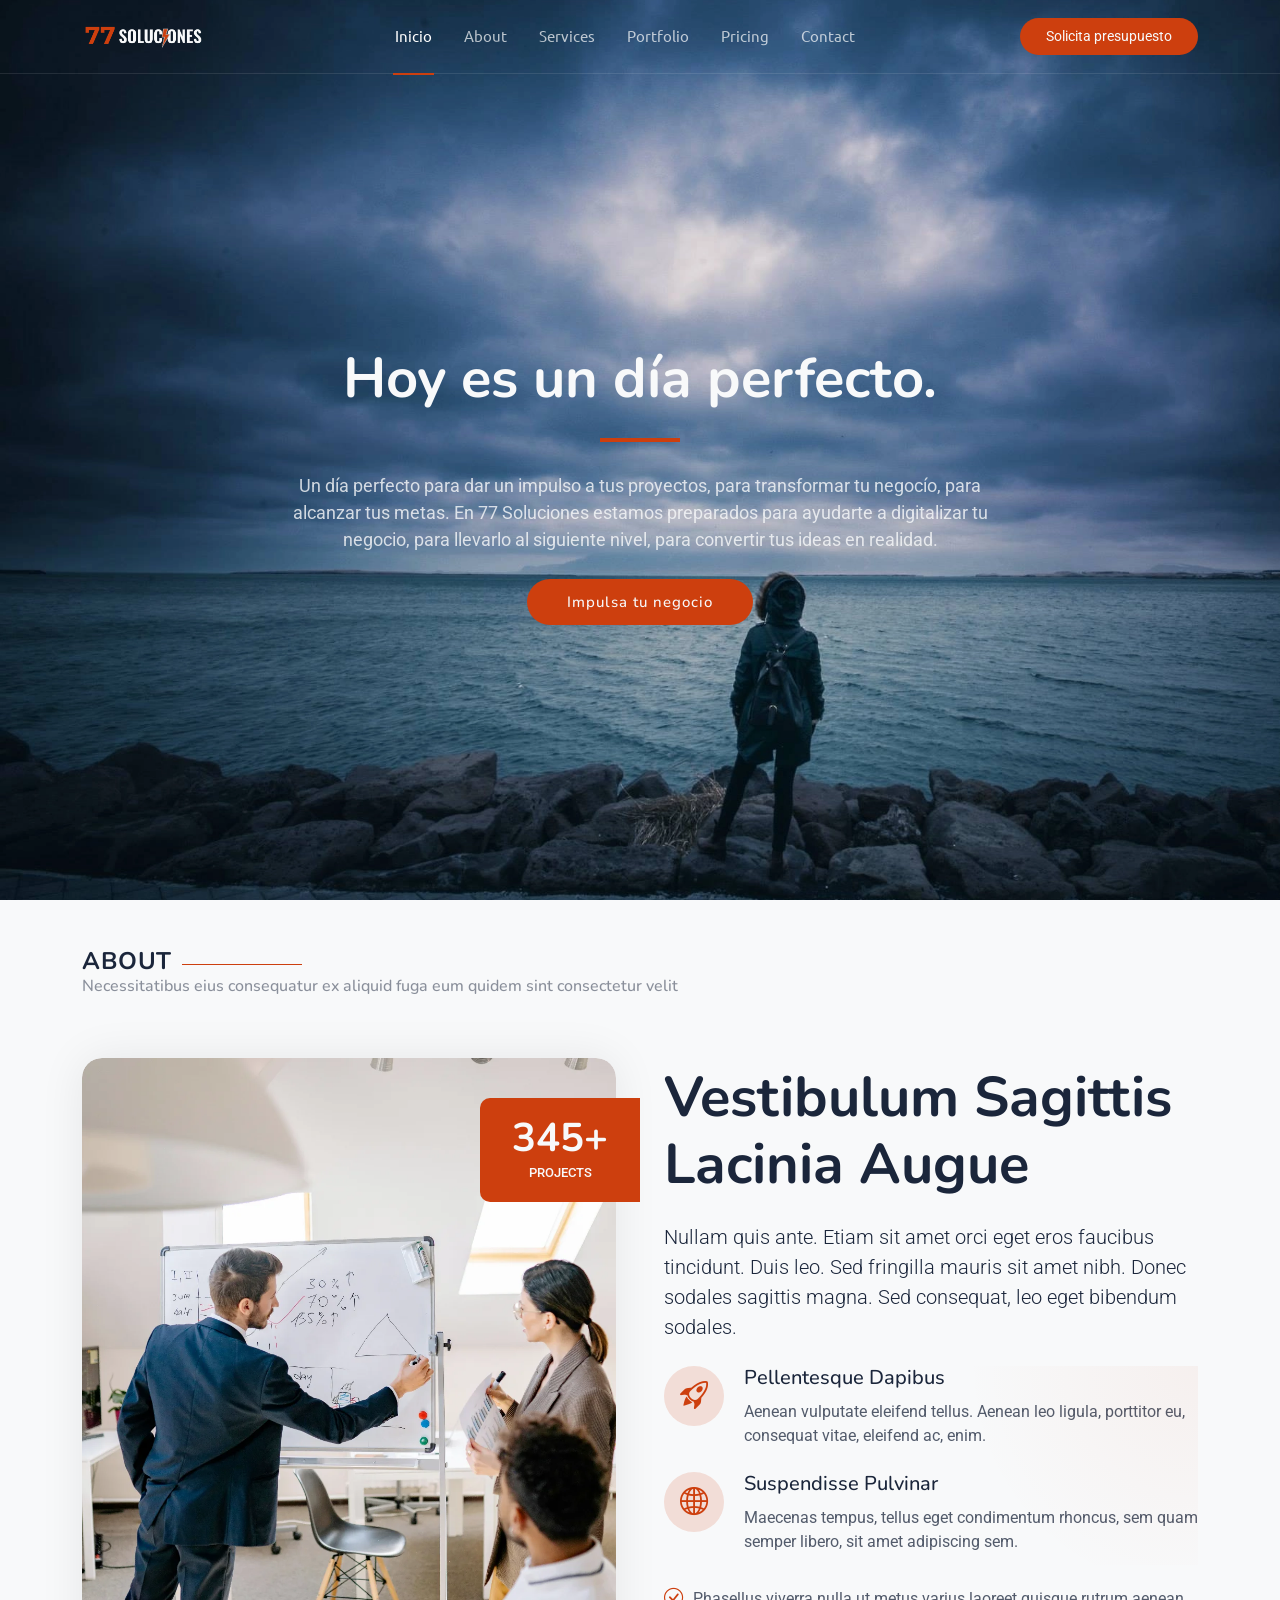
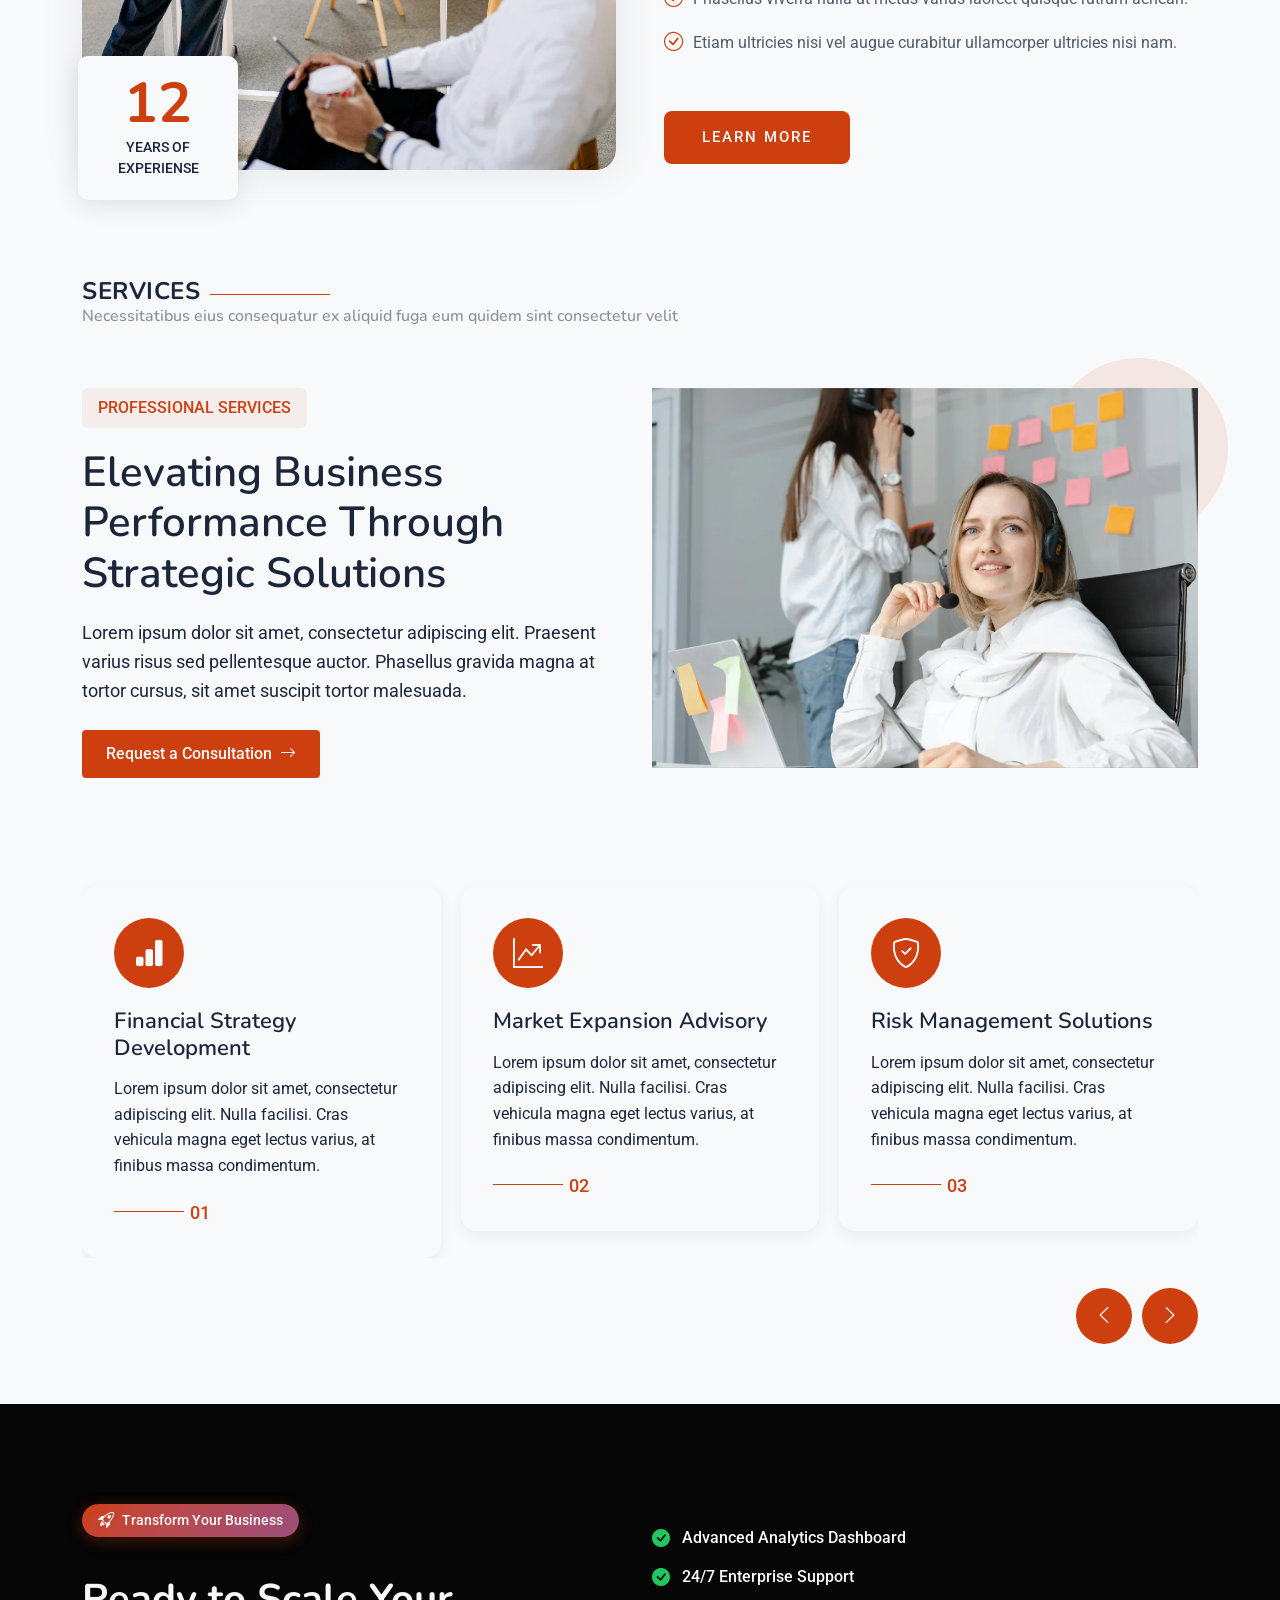
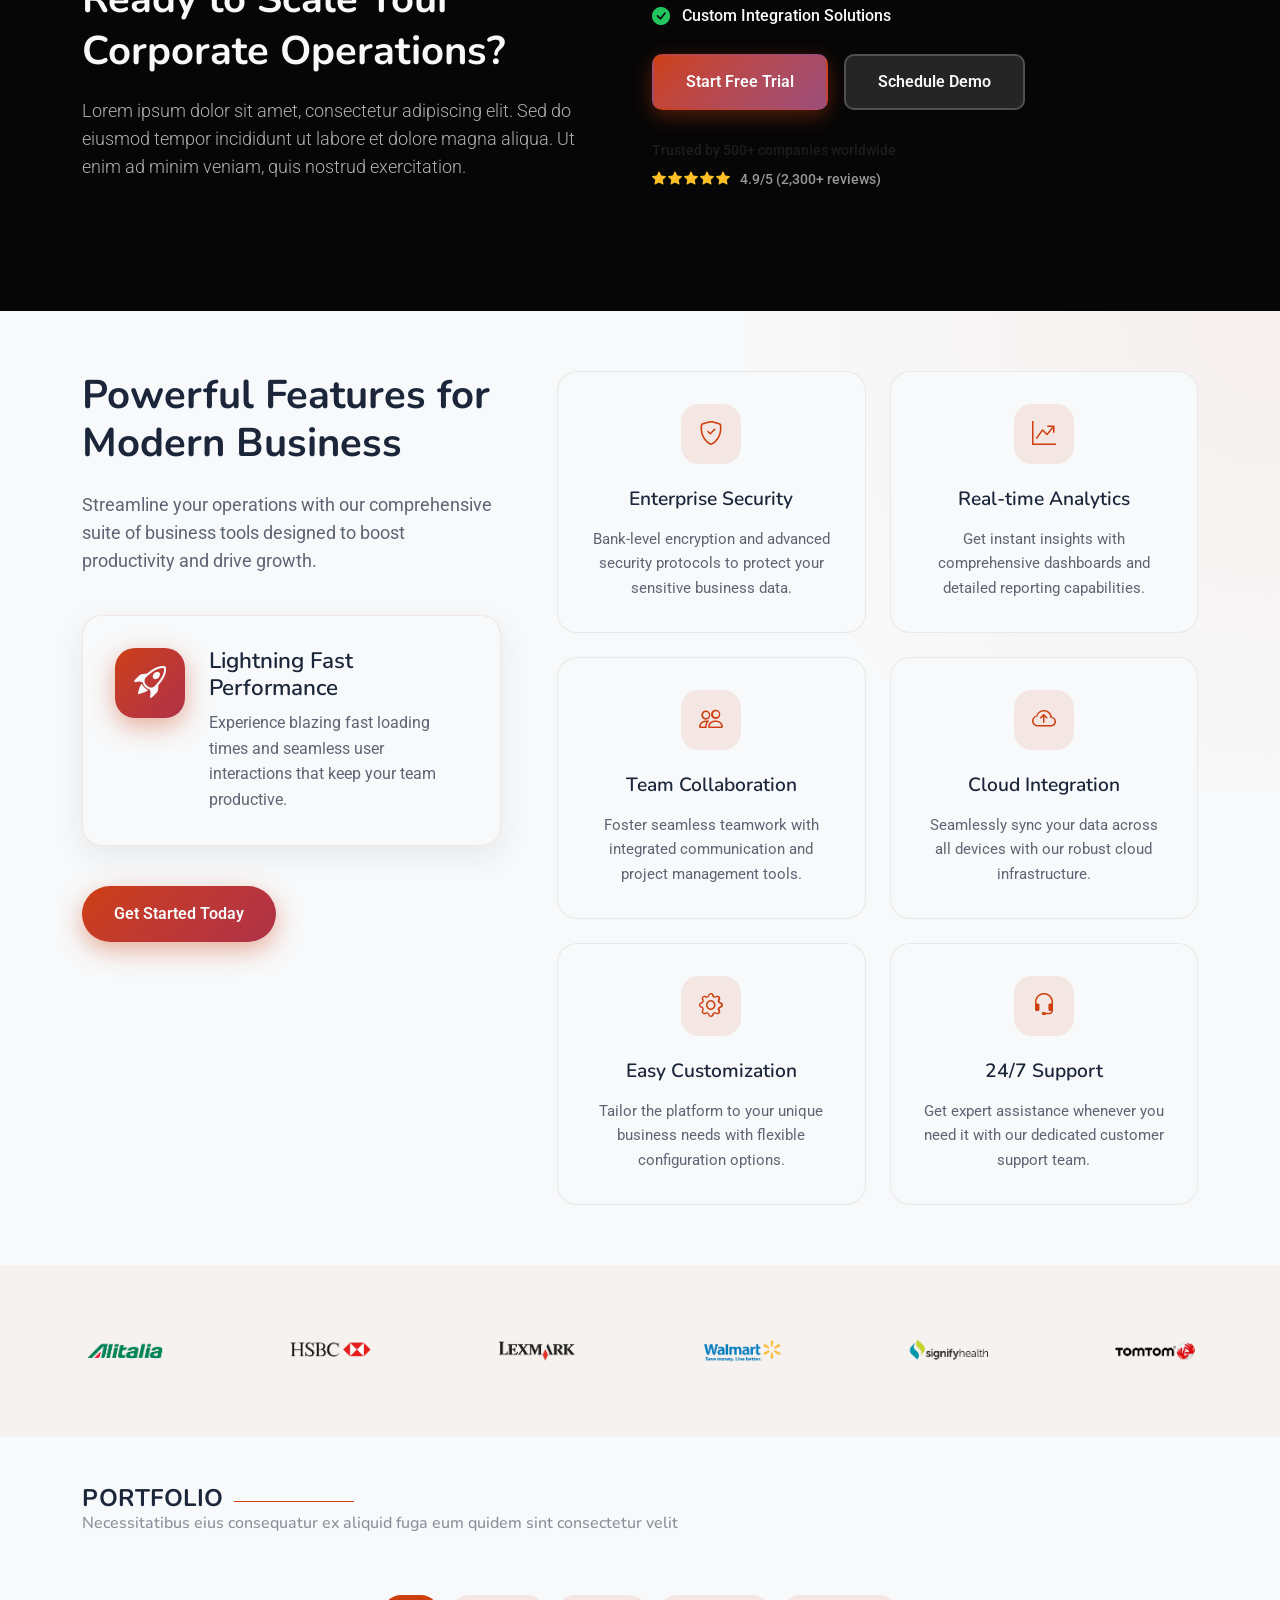
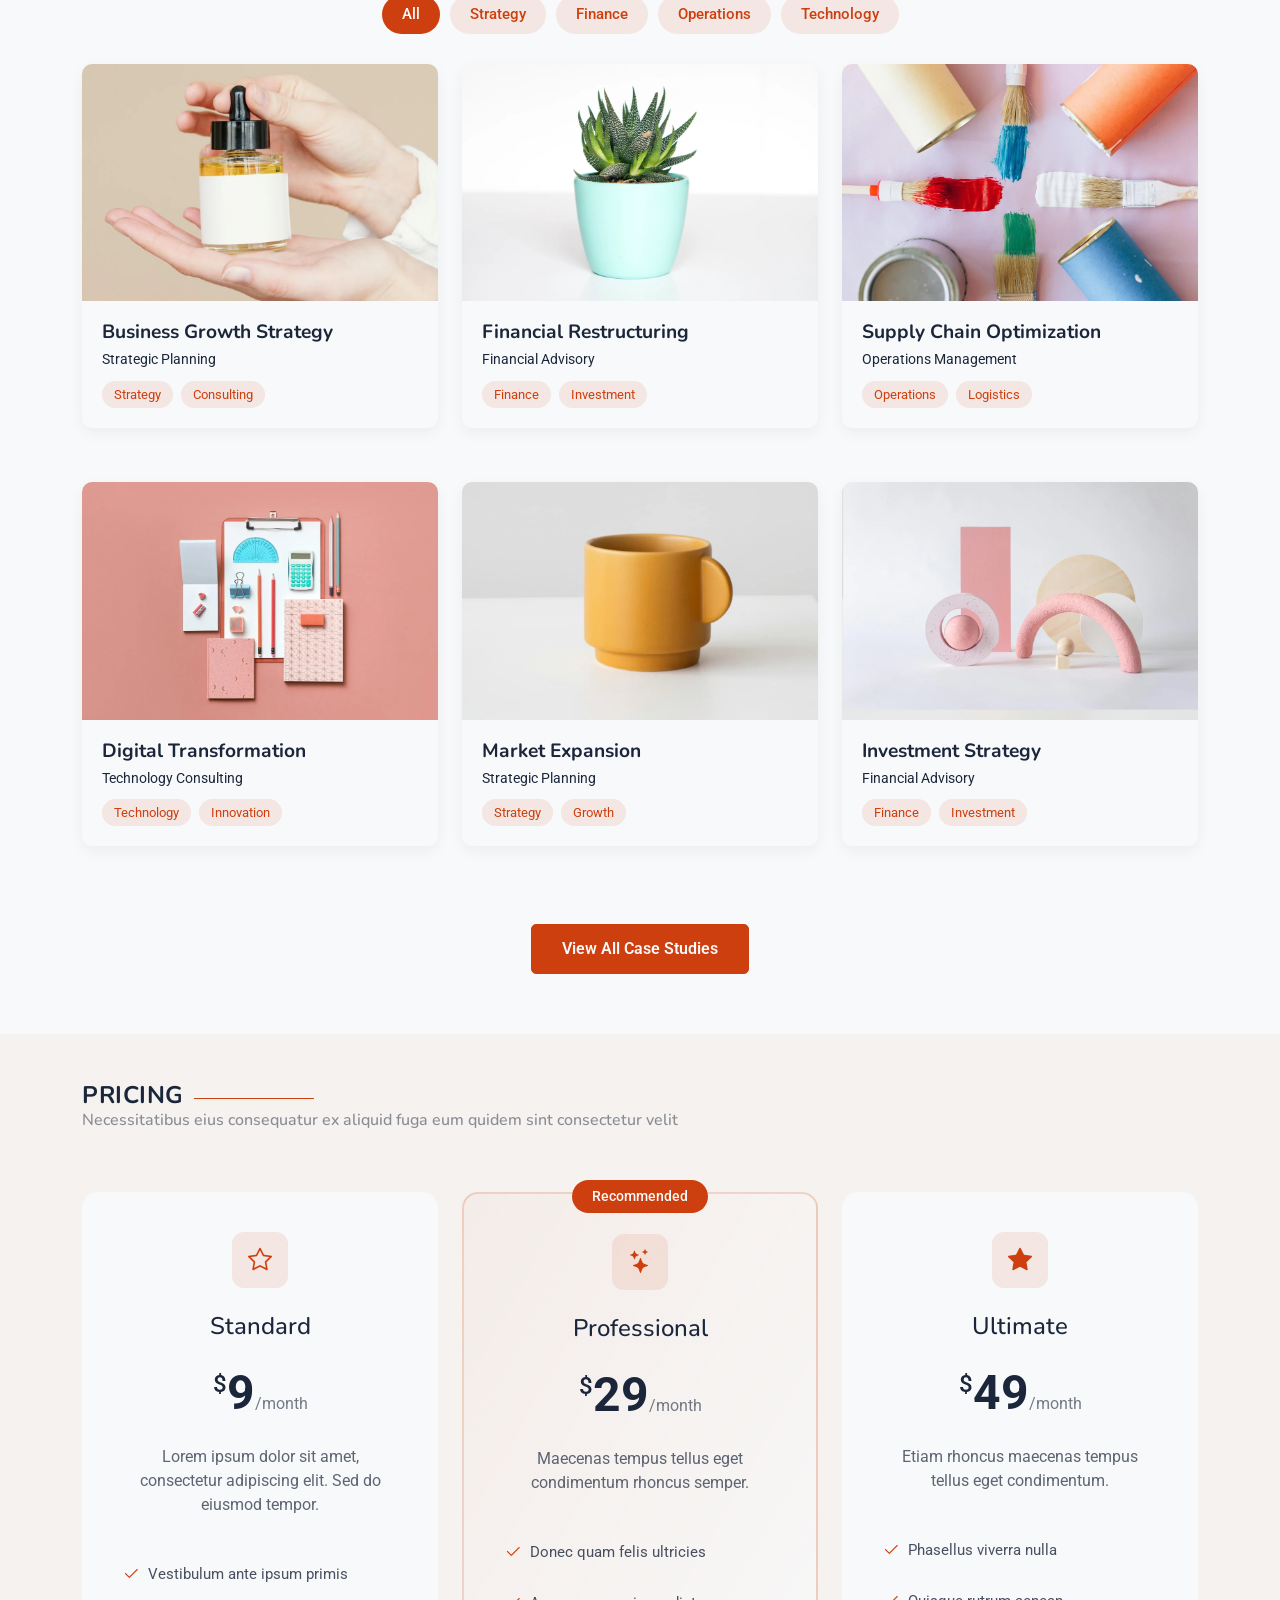
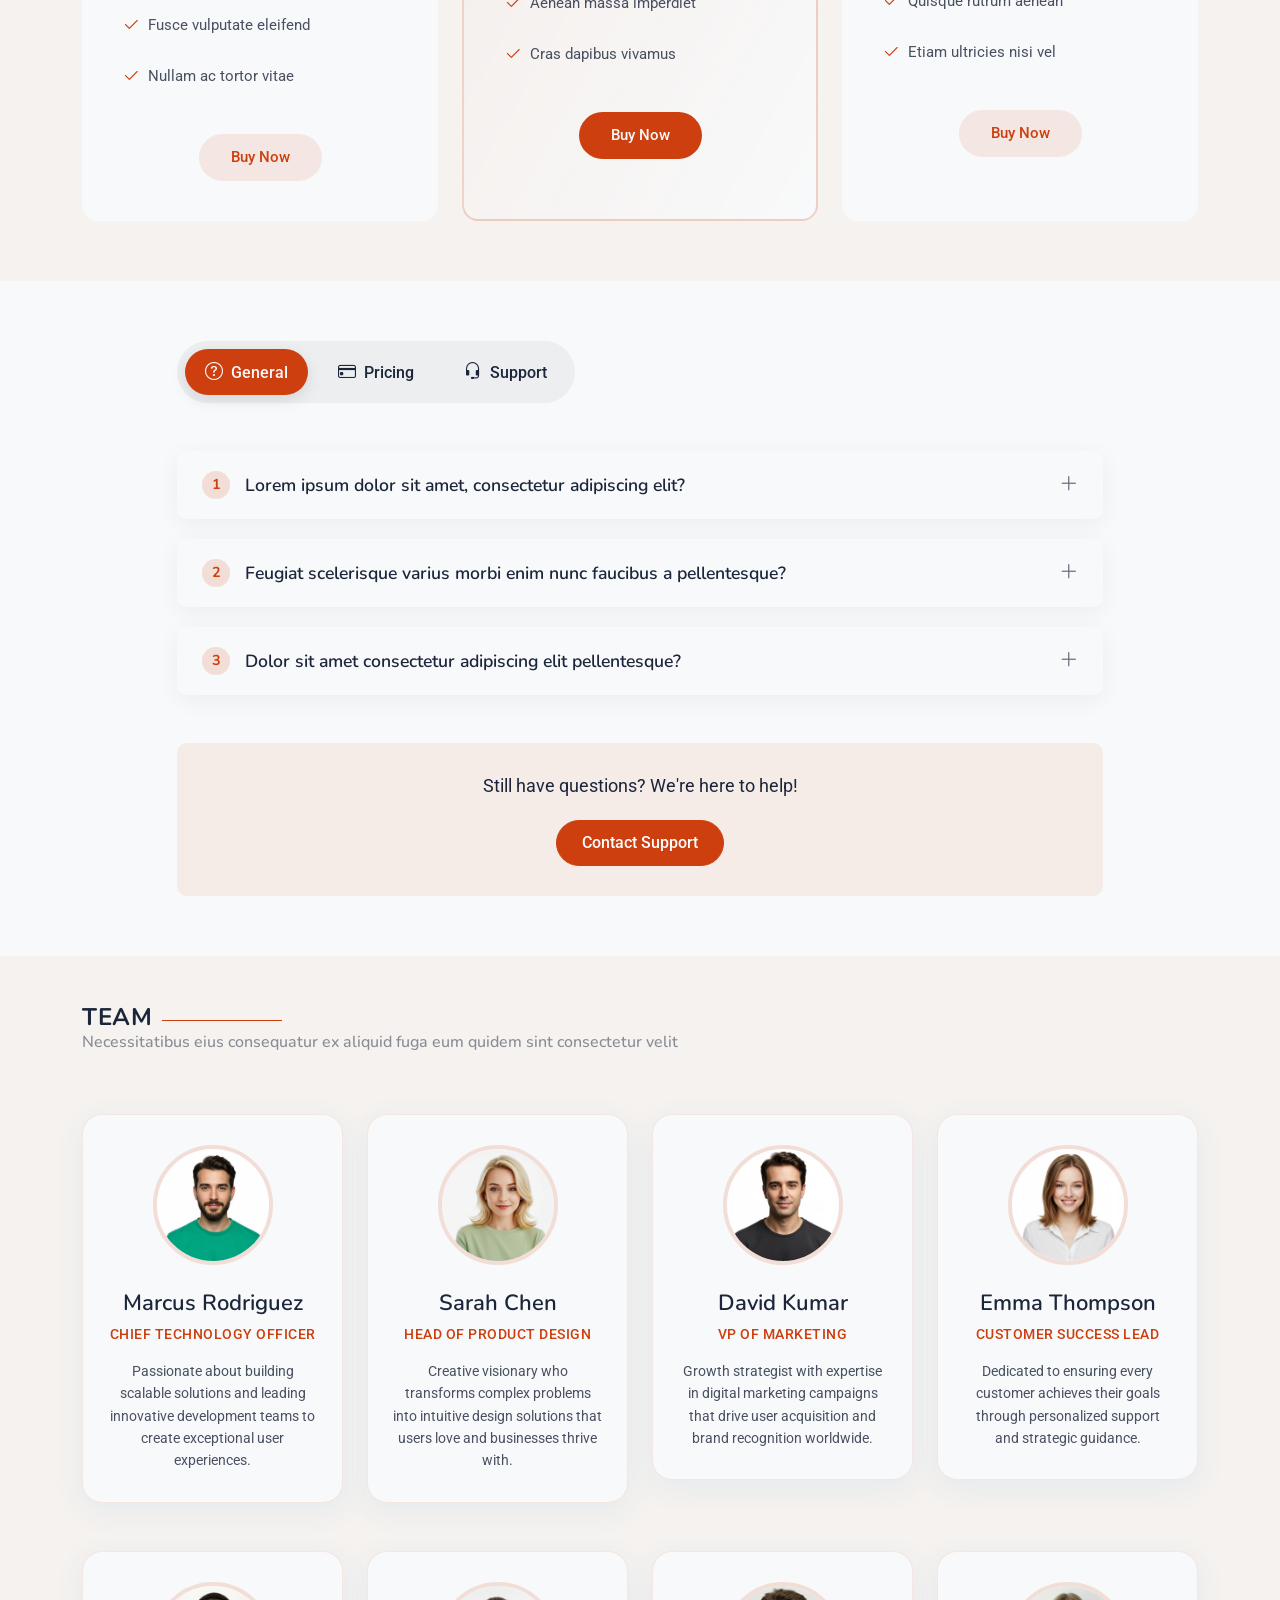
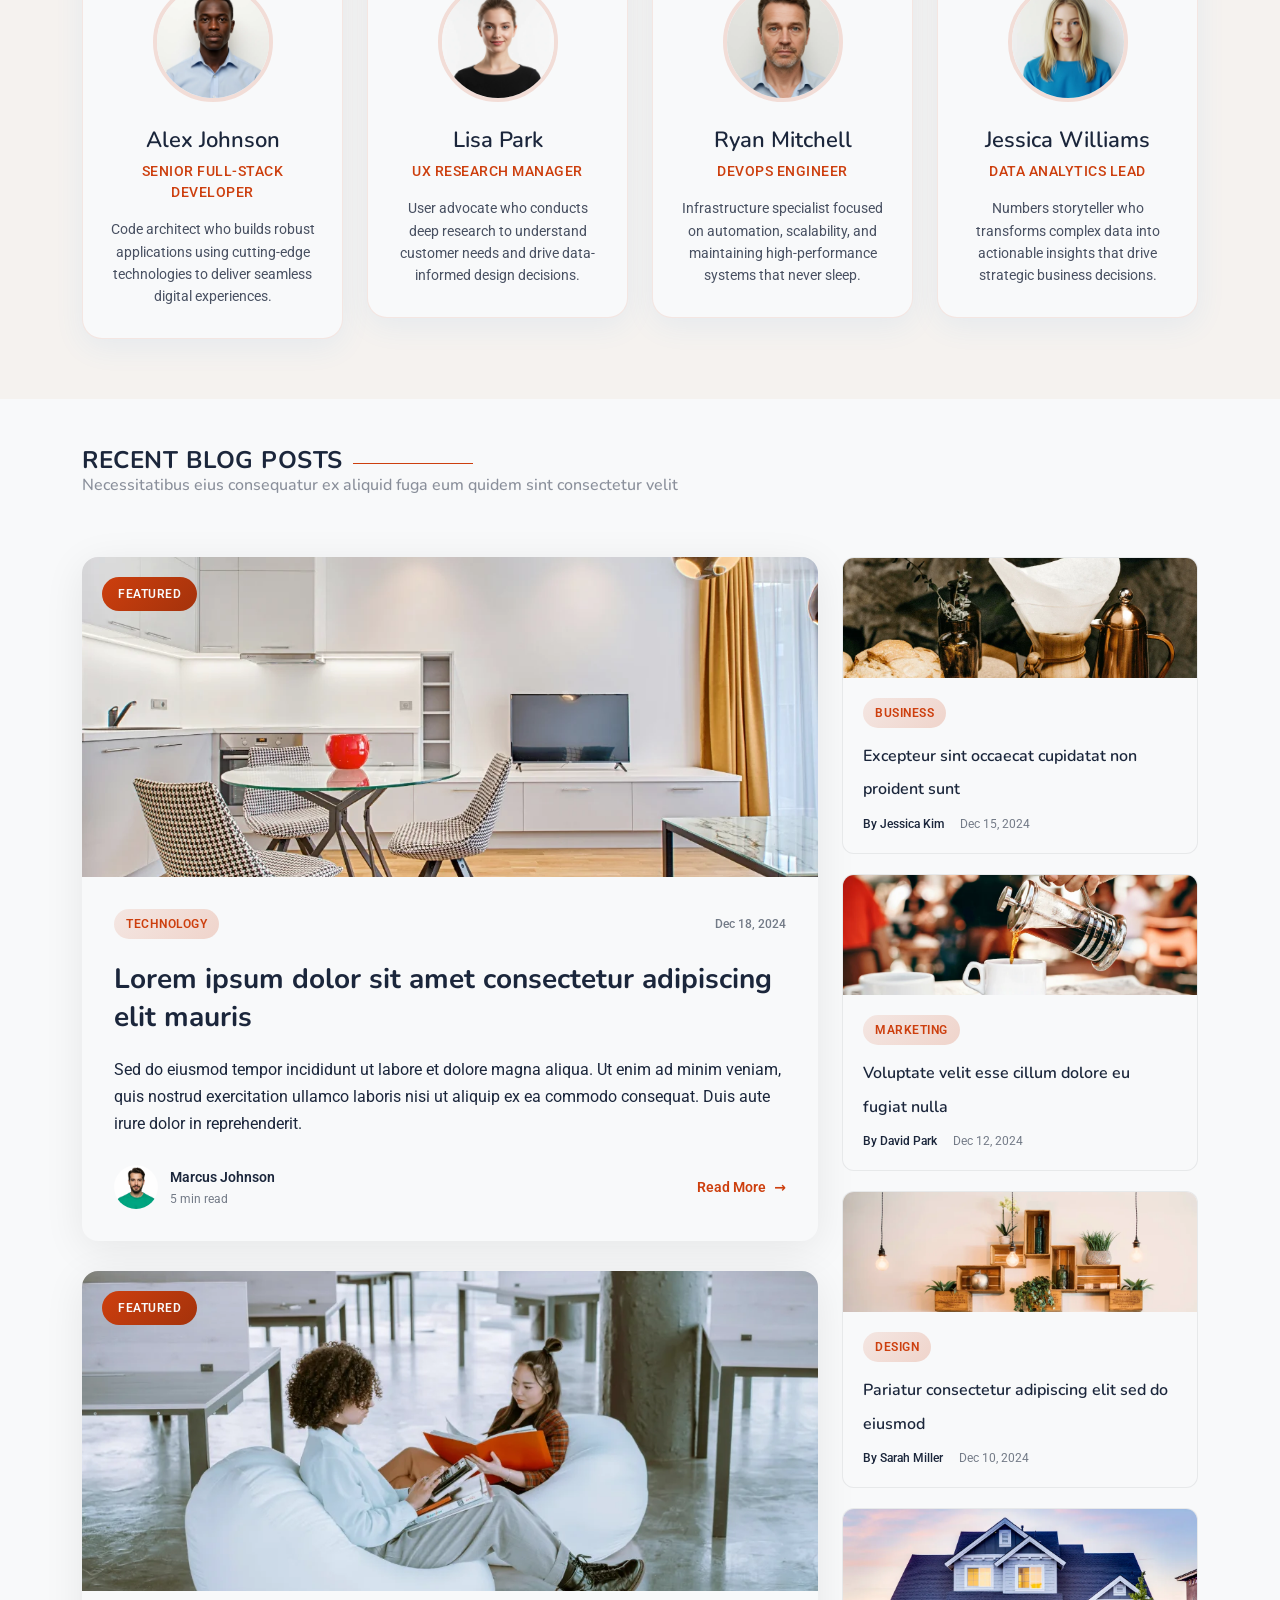
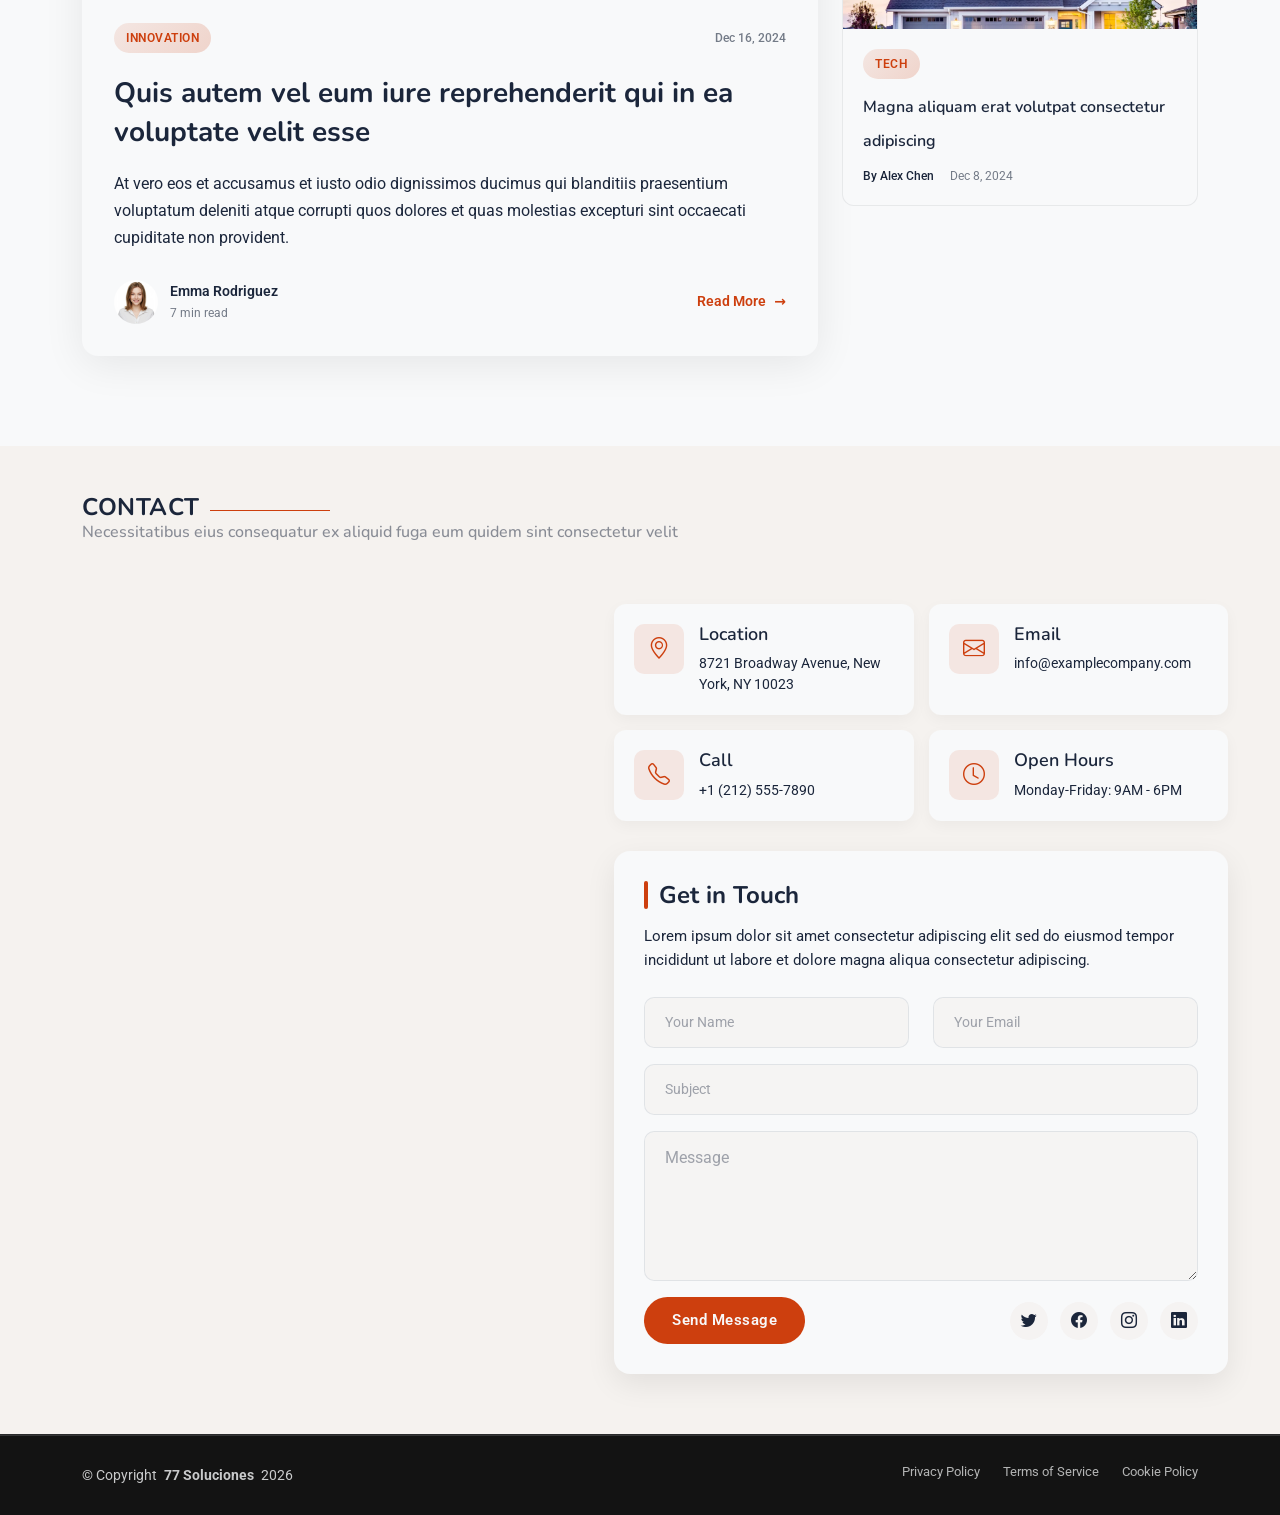
==== commit 591049d4: "Adaptar estilos" ====
--- a/index.html
+++ b/index.html
@@ -29,13 +29,18 @@
       rel="stylesheet"
     />
     <link href="assets/vendor/aos/aos.css" rel="stylesheet" />
-    <link href="assets/vendor/swiper/swiper-bundle.min.css" rel="stylesheet" />
+
+    <link
+      href="assets/vendor/swiper/swiper-bundle.min.css?v=1.0.0"
+      rel="stylesheet"
+    />
     <link
       href="assets/vendor/glightbox/css/glightbox.min.css"
       rel="stylesheet"
     />
 
     <!-- Main CSS File -->
+    <link rel="preload" href="assets/css/main.css" as="style" />
     <link href="assets/css/main.css" rel="stylesheet" />
   </head>
 
@@ -2116,147 +2121,6 @@
     </main>
 
     <footer id="footer" class="footer dark-background">
-      <div class="container">
-        <div class="row gy-5">
-          <div class="col-lg-4">
-            <div class="footer-content">
-              <a href="index.html" class="logo d-flex align-items-center mb-4">
-                <span class="sitename">Strive</span>
-              </a>
-              <p class="mb-4">
-                Vestibulum ante ipsum primis in faucibus orci luctus et ultrices
-                posuere cubilia curae. Donec velit neque auctor sit amet aliquam
-                vel ullamcorper sit amet ligula.
-              </p>
-
-              <div class="newsletter-form">
-                <h5>Stay Updated</h5>
-                <form
-                  action="forms/newsletter.php"
-                  method="post"
-                  class="php-email-form"
-                >
-                  <div class="input-group">
-                    <input
-                      type="email"
-                      name="email"
-                      class="form-control"
-                      placeholder="Enter your email"
-                      required=""
-                    />
-                    <button type="submit" class="btn-subscribe">
-                      <i class="bi bi-send"></i>
-                    </button>
-                  </div>
-                  <div class="loading">Loading</div>
-                  <div class="error-message"></div>
-                  <div class="sent-message">Thank you for subscribing!</div>
-                </form>
-              </div>
-            </div>
-          </div>
-
-          <div class="col-lg-2 col-6">
-            <div class="footer-links">
-              <h4>Company</h4>
-              <ul>
-                <li>
-                  <a href="#"><i class="bi bi-chevron-right"></i> About</a>
-                </li>
-                <li>
-                  <a href="#"><i class="bi bi-chevron-right"></i> Careers</a>
-                </li>
-                <li>
-                  <a href="#"><i class="bi bi-chevron-right"></i> Press</a>
-                </li>
-                <li>
-                  <a href="#"><i class="bi bi-chevron-right"></i> Blog</a>
-                </li>
-                <li>
-                  <a href="#"><i class="bi bi-chevron-right"></i> Contact</a>
-                </li>
-              </ul>
-            </div>
-          </div>
-
-          <div class="col-lg-2 col-6">
-            <div class="footer-links">
-              <h4>Solutions</h4>
-              <ul>
-                <li>
-                  <a href="#"
-                    ><i class="bi bi-chevron-right"></i> Digital Strategy</a
-                  >
-                </li>
-                <li>
-                  <a href="#"
-                    ><i class="bi bi-chevron-right"></i> Cloud Computing</a
-                  >
-                </li>
-                <li>
-                  <a href="#"
-                    ><i class="bi bi-chevron-right"></i> Data Analytics</a
-                  >
-                </li>
-                <li>
-                  <a href="#"
-                    ><i class="bi bi-chevron-right"></i> AI Solutions</a
-                  >
-                </li>
-                <li>
-                  <a href="#"
-                    ><i class="bi bi-chevron-right"></i> Cybersecurity</a
-                  >
-                </li>
-              </ul>
-            </div>
-          </div>
-
-          <div class="col-lg-4">
-            <div class="footer-contact">
-              <h4>Get in Touch</h4>
-              <div class="contact-item">
-                <div class="contact-icon">
-                  <i class="bi bi-geo-alt"></i>
-                </div>
-                <div class="contact-info">
-                  <p>
-                    2847 Maple Avenue<br />Los Angeles, CA 90210<br />United
-                    States
-                  </p>
-                </div>
-              </div>
-
-              <div class="contact-item">
-                <div class="contact-icon">
-                  <i class="bi bi-telephone"></i>
-                </div>
-                <div class="contact-info">
-                  <p>+1 (555) 987-6543</p>
-                </div>
-              </div>
-
-              <div class="contact-item">
-                <div class="contact-icon">
-                  <i class="bi bi-envelope"></i>
-                </div>
-                <div class="contact-info">
-                  <p>contact@example.com</p>
-                </div>
-              </div>
-
-              <div class="social-links">
-                <a href="#"><i class="bi bi-facebook"></i></a>
-                <a href="#"><i class="bi bi-twitter-x"></i></a>
-                <a href="#"><i class="bi bi-linkedin"></i></a>
-                <a href="#"><i class="bi bi-youtube"></i></a>
-                <a href="#"><i class="bi bi-github"></i></a>
-              </div>
-            </div>
-          </div>
-        </div>
-      </div>
-
       <div class="footer-bottom">
         <div class="container">
           <div class="row align-items-center">
@@ -2264,8 +2128,8 @@
               <div class="copyright">
                 <p>
                   © <span>Copyright</span>
-                  <strong class="px-1 sitename">Strive</strong>
-                  <span>All Rights Reserved</span>
+                  <strong class="px-1 sitename">77 Soluciones</strong>
+                  <span>2026</span>
                 </p>
               </div>
             </div>
@@ -2303,6 +2167,6 @@
     <script src="assets/vendor/glightbox/js/glightbox.min.js"></script>
 
     <!-- Main JS File -->
-    <script src="assets/js/main.js"></script>
+    <script src="assets/js/main.js?v=1.0.0"></script>
   </body>
 </html>
--- a/assets/css/main.css
+++ b/assets/css/main.css
@@ -0,0 +1,4092 @@
+@charset "UTF-8";
+/*--------------------------------------------------------------
+# Font & Color Variables
+--------------------------------------------------------------*/
+/* Fonts */
+:root {
+  --default-font:
+    "Roboto", system-ui, -apple-system, "Segoe UI", Roboto, "Helvetica Neue",
+    Arial, "Noto Sans", "Liberation Sans", sans-serif, "Apple Color Emoji",
+    "Segoe UI Emoji", "Segoe UI Symbol", "Noto Color Emoji";
+  --heading-font: "Nunito", sans-serif;
+  --nav-font: "Ubuntu", sans-serif;
+}
+
+/* Global Colors - The following color variables are used throughout the website. Updating them here will change the color scheme of the entire website */
+:root {
+  --background-color: #f8f9fa; /* Background color for the entire website, including individual sections */
+  --default-color: #1b263b; /* Default color used for the majority of the text content across the entire website */
+  --heading-color: #1b263b; /* Color for headings, subheadings and title throughout the website */
+  --accent-color: #cd3f0e; /* Accent color that represents your brand on the website. It's used for buttons, links, and other elements that need to stand out */
+  --surface-color: #f8f9fa; /* The surface color is used as a background of boxed elements within sections, such as cards, icon boxes, or other elements that require a visual separation from the global background. */
+  --contrast-color: #f8f9fa; /* Contrast color for text, ensuring readability against backgrounds of accent, heading, or default colors. */
+}
+
+/* Nav Menu Colors - The following color variables are used specifically for the navigation menu. They are separate from the global colors to allow for more customization options */
+:root {
+  --nav-color: #afdbf5; /* The default color of the main navmenu links */
+  --nav-hover-color: #cd3f0e; /* Applied to main navmenu links when they are hovered over or active */
+  --nav-mobile-background-color: #f8f9fa; /* Used as the background color for mobile navigation menu */
+  --nav-dropdown-background-color: #f8f9fa; /* Used as the background color for dropdown items that appear when hovering over primary navigation items */
+  --nav-dropdown-color: #1b263b; /* Used for navigation links of the dropdown items in the navigation menu. */
+  --nav-dropdown-hover-color: #cd3f0e; /* Similar to --nav-hover-color, this color is applied to dropdown navigation links when they are hovered over. */
+}
+
+/* Color Presets - These classes override global colors when applied to any section or element, providing reuse of the sam color scheme. */
+.light-background {
+  --background-color: #f5f2ef;
+  --surface-color: #f8f9fa;
+}
+
+.dark-background {
+  --background-color: #060606;
+  --default-color: #f8f9fa;
+  --heading-color: #f8f9fa;
+  --surface-color: #252525;
+  --contrast-color: #f8f9fa;
+}
+
+/* Smooth scroll */
+:root {
+  scroll-behavior: smooth;
+}
+
+/*--------------------------------------------------------------
+# General Styling & Shared Classes
+--------------------------------------------------------------*/
+body {
+  color: var(--default-color);
+  background-color: var(--background-color);
+  font-family: var(--default-font);
+}
+
+a {
+  color: var(--accent-color);
+  text-decoration: none;
+  transition: 0.3s;
+}
+
+a:hover {
+  color: color-mix(in srgb, var(--accent-color), transparent 25%);
+  text-decoration: none;
+}
+
+h1,
+h2,
+h3,
+h4,
+h5,
+h6 {
+  color: var(--heading-color);
+  font-family: var(--heading-font);
+}
+
+/* PHP Email Form Messages
+------------------------------*/
+.php-email-form .error-message {
+  display: none;
+  background: #df1529;
+  color: #ffffff;
+  text-align: left;
+  padding: 15px;
+  margin-bottom: 24px;
+  font-weight: 600;
+}
+.php-email-form .sent-message {
+  display: none;
+  color: #ffffff;
+  background: #059652;
+  text-align: center;
+  padding: 15px;
+  margin-bottom: 24px;
+  font-weight: 600;
+}
+.php-email-form .loading {
+  display: none;
+  background: var(--surface-color);
+  text-align: center;
+  padding: 15px;
+  margin-bottom: 24px;
+}
+.php-email-form .loading:before {
+  content: "";
+  display: inline-block;
+  border-radius: 50%;
+  width: 24px;
+  height: 24px;
+  margin: 0 10px -6px 0;
+  border: 3px solid var(--accent-color);
+  border-top-color: var(--surface-color);
+  animation: php-email-form-loading 1s linear infinite;
+}
+
+@keyframes php-email-form-loading {
+  0% {
+    transform: rotate(0deg);
+  }
+  100% {
+    transform: rotate(360deg);
+  }
+}
+/*--------------------------------------------------------------
+# Global Header
+--------------------------------------------------------------*/
+.header {
+  --background-color: rgba(0, 0, 0, 0);
+  color: var(--default-color);
+  background-color: var(--background-color);
+  padding: 10px 0;
+  transition: all 0.5s;
+  z-index: 997;
+  border-bottom: 1px solid color-mix(in srgb, var(--default-color), transparent 90%);
+}
+.header .logo {
+  line-height: 1;
+}
+.header .logo img {
+  max-height: 36px;
+  margin-right: 8px;
+}
+.header .logo h1 {
+  font-size: 30px;
+  margin: 0;
+  font-weight: 500;
+  color: var(--heading-color);
+}
+.header .logo span {
+  font-size: 30px;
+  color: var(--accent-color);
+  margin-left: 2px;
+  font-weight: 700;
+}
+.header .cta-btn,
+.header .cta-btn:focus {
+  color: var(--contrast-color);
+  background: var(--accent-color);
+  font-size: 14px;
+  padding: 8px 26px;
+  margin: 0;
+  border-radius: 50px;
+  transition: 0.3s;
+}
+.header .cta-btn:hover,
+.header .cta-btn:focus:hover {
+  color: var(--contrast-color);
+  background: color-mix(in srgb, var(--accent-color), transparent 15%);
+}
+@media (max-width: 1200px) {
+  .header .logo {
+    order: 1;
+  }
+  .header .logo h1 {
+    font-size: 24px;
+  }
+  .header .cta-btn {
+    order: 2;
+    margin: 0 15px 0 0;
+    padding: 6px 20px;
+  }
+  .header .navmenu {
+    order: 3;
+  }
+}
+
+/* Global Header on Scroll
+------------------------------*/
+.scrolled .header {
+  --background-color: #afdbf5;
+  --default-color: #ffffff;
+  --heading-color: #ffffff;
+  --nav-color: #ffffff;
+}
+
+/* Index Page Header
+------------------------------*/
+.index-page .header {
+  --default-color: #ffffff;
+  --heading-color: #ffffff;
+  --nav-color: #ffffff;
+}
+
+/* Index Page Header on Scroll
+------------------------------*/
+.index-page.scrolled .header {
+  --background-color: #afdbf5;
+  --nav-color: #ffffff;
+}
+
+/*--------------------------------------------------------------
+# Navigation Menu
+--------------------------------------------------------------*/
+/* Desktop Navigation */
+@media (min-width: 1200px) {
+  .navmenu {
+    padding: 0;
+  }
+  .navmenu ul {
+    margin: 0;
+    padding: 0;
+    display: flex;
+    list-style: none;
+    align-items: center;
+  }
+  .navmenu li {
+    position: relative;
+  }
+  .navmenu > ul > li {
+    white-space: nowrap;
+    padding: 15px 14px;
+  }
+  .navmenu > ul > li:last-child {
+    padding-right: 0;
+  }
+  .navmenu a,
+  .navmenu a:focus {
+    color: color-mix(in srgb, var(--nav-color), transparent 30%);
+    font-size: 15px;
+    padding: 0 2px;
+    font-family: var(--nav-font);
+    font-weight: 400;
+    display: flex;
+    align-items: center;
+    justify-content: space-between;
+    white-space: nowrap;
+    transition: 0.3s;
+    position: relative;
+  }
+  .navmenu a i,
+  .navmenu a:focus i {
+    font-size: 12px;
+    line-height: 0;
+    margin-left: 5px;
+    transition: 0.3s;
+  }
+  .navmenu > ul > li > a:before {
+    content: "";
+    position: absolute;
+    height: 2px;
+    bottom: -27px;
+    left: 0;
+    background-color: var(--nav-hover-color);
+    visibility: hidden;
+    width: 0px;
+    transition: all 0.3s ease-in-out 0s;
+  }
+  .navmenu a:hover:before,
+  .navmenu li:hover > a:before,
+  .navmenu .active:before {
+    visibility: visible;
+    width: 100%;
+  }
+  .navmenu li:hover > a,
+  .navmenu .active,
+  .navmenu .active:focus {
+    color: var(--nav-color);
+  }
+  .navmenu .dropdown ul {
+    margin: 0;
+    padding: 10px 0;
+    background: var(--nav-dropdown-background-color);
+    display: block;
+    position: absolute;
+    visibility: hidden;
+    left: 14px;
+    top: 130%;
+    opacity: 0;
+    transition: 0.3s;
+    border-radius: 4px;
+    z-index: 99;
+    box-shadow: 0px 0px 30px rgba(0, 0, 0, 0.1);
+  }
+  .navmenu .dropdown ul li {
+    min-width: 200px;
+  }
+  .navmenu .dropdown ul a {
+    padding: 10px 20px;
+    font-size: 15px;
+    text-transform: none;
+    color: var(--nav-dropdown-color);
+  }
+  .navmenu .dropdown ul a i {
+    font-size: 12px;
+  }
+  .navmenu .dropdown ul a:hover,
+  .navmenu .dropdown ul .active:hover,
+  .navmenu .dropdown ul li:hover > a {
+    color: var(--nav-dropdown-hover-color);
+  }
+  .navmenu .dropdown:hover > ul {
+    opacity: 1;
+    top: 100%;
+    visibility: visible;
+  }
+  .navmenu .dropdown .dropdown ul {
+    top: 0;
+    left: -90%;
+    visibility: hidden;
+  }
+  .navmenu .dropdown .dropdown:hover > ul {
+    opacity: 1;
+    top: 0;
+    left: -100%;
+    visibility: visible;
+  }
+}
+/* Mobile Navigation */
+@media (max-width: 1199px) {
+  .mobile-nav-toggle {
+    color: var(--nav-color);
+    font-size: 28px;
+    line-height: 0;
+    margin-right: 10px;
+    cursor: pointer;
+    transition: color 0.3s;
+  }
+  .navmenu {
+    padding: 0;
+    z-index: 9997;
+  }
+  .navmenu ul {
+    display: none;
+    list-style: none;
+    position: absolute;
+    inset: 60px 20px 20px 20px;
+    padding: 10px 0;
+    margin: 0;
+    border-radius: 6px;
+    background-color: var(--nav-mobile-background-color);
+    border: 1px solid color-mix(in srgb, var(--default-color), transparent 90%);
+    box-shadow: none;
+    overflow-y: auto;
+    transition: 0.3s;
+    z-index: 9998;
+  }
+  .navmenu a,
+  .navmenu a:focus {
+    color: var(--nav-dropdown-color);
+    padding: 10px 20px;
+    font-family: var(--nav-font);
+    font-size: 17px;
+    font-weight: 500;
+    display: flex;
+    align-items: center;
+    justify-content: space-between;
+    white-space: nowrap;
+    transition: 0.3s;
+  }
+  .navmenu a i,
+  .navmenu a:focus i {
+    font-size: 12px;
+    line-height: 0;
+    margin-left: 5px;
+    width: 30px;
+    height: 30px;
+    display: flex;
+    align-items: center;
+    justify-content: center;
+    border-radius: 50%;
+    transition: 0.3s;
+    background-color: color-mix(in srgb, var(--accent-color), transparent 90%);
+  }
+  .navmenu a i:hover,
+  .navmenu a:focus i:hover {
+    background-color: var(--accent-color);
+    color: var(--contrast-color);
+  }
+  .navmenu a:hover,
+  .navmenu .active,
+  .navmenu .active:focus {
+    color: var(--nav-dropdown-hover-color);
+  }
+  .navmenu .active i,
+  .navmenu .active:focus i {
+    background-color: var(--accent-color);
+    color: var(--contrast-color);
+    transform: rotate(180deg);
+  }
+  .navmenu .dropdown ul {
+    position: static;
+    display: none;
+    z-index: 99;
+    padding: 10px 0;
+    margin: 10px 20px;
+    background-color: var(--nav-dropdown-background-color);
+    transition: all 0.5s ease-in-out;
+  }
+  .navmenu .dropdown ul ul {
+    background-color: rgba(33, 37, 41, 0.1);
+  }
+  .navmenu .dropdown > .dropdown-active {
+    display: block;
+    background-color: rgba(33, 37, 41, 0.03);
+  }
+  .mobile-nav-active {
+    overflow: hidden;
+  }
+  .mobile-nav-active .mobile-nav-toggle {
+    color: #fff;
+    position: absolute;
+    font-size: 32px;
+    top: 15px;
+    right: 15px;
+    margin-right: 0;
+    z-index: 9999;
+  }
+  .mobile-nav-active .navmenu {
+    position: fixed;
+    overflow: hidden;
+    inset: 0;
+    background: rgba(33, 37, 41, 0.8);
+    transition: 0.3s;
+  }
+  .mobile-nav-active .navmenu > ul {
+    display: block;
+  }
+}
+/*--------------------------------------------------------------
+# Global Footer
+--------------------------------------------------------------*/
+.footer {
+  color: var(--default-color);
+  background: var(--background-color);
+  font-size: 14px;
+  position: relative;
+  border-top: 1px solid color-mix(in srgb, var(--default-color), transparent 85%);
+}
+.footer .footer-content .logo {
+  line-height: 1;
+}
+.footer .footer-content .logo span {
+  color: var(--heading-color);
+  font-size: 28px;
+  font-weight: 700;
+  letter-spacing: 0.5px;
+  font-family: var(--heading-font);
+}
+.footer .footer-content p {
+  font-size: 15px;
+  line-height: 1.6;
+  color: color-mix(in srgb, var(--default-color), transparent 15%);
+}
+.footer .newsletter-form {
+  margin-top: 30px;
+}
+.footer .newsletter-form h5 {
+  color: var(--heading-color);
+  font-size: 16px;
+  font-weight: 600;
+  margin-bottom: 15px;
+  font-family: var(--heading-font);
+}
+.footer .newsletter-form .input-group {
+  position: relative;
+  display: flex;
+  border-radius: 50px;
+  overflow: hidden;
+  box-shadow: 0 2px 10px color-mix(in srgb, var(--default-color), transparent 90%);
+}
+.footer .newsletter-form input[type=email] {
+  flex: 1;
+  padding: 12px 20px;
+  border: none;
+  background-color: var(--surface-color);
+  color: var(--default-color);
+  font-size: 14px;
+}
+.footer .newsletter-form input[type=email]:focus {
+  outline: none;
+  box-shadow: none;
+}
+.footer .newsletter-form input[type=email]::placeholder {
+  color: color-mix(in srgb, var(--default-color), transparent 60%);
+}
+.footer .newsletter-form .btn-subscribe {
+  background-color: var(--accent-color);
+  color: var(--contrast-color);
+  border: none;
+  padding: 12px 20px;
+  cursor: pointer;
+  transition: 0.3s;
+}
+.footer .newsletter-form .btn-subscribe:hover {
+  background-color: color-mix(in srgb, var(--accent-color), black 10%);
+}
+.footer .newsletter-form .btn-subscribe i {
+  font-size: 16px;
+}
+.footer .newsletter-form .loading,
+.footer .newsletter-form .error-message,
+.footer .newsletter-form .sent-message {
+  font-size: 13px;
+  margin-top: 8px;
+}
+.footer h4 {
+  color: var(--heading-color);
+  font-size: 18px;
+  font-weight: 600;
+  margin-bottom: 25px;
+  position: relative;
+  font-family: var(--heading-font);
+}
+.footer h4:after {
+  content: "";
+  position: absolute;
+  left: 0;
+  bottom: -8px;
+  width: 30px;
+  height: 2px;
+  background-color: var(--accent-color);
+}
+.footer .footer-links ul {
+  list-style: none;
+  padding: 0;
+  margin: 0;
+}
+.footer .footer-links ul li {
+  padding: 8px 0;
+  display: flex;
+  align-items: center;
+  transition: 0.3s;
+}
+.footer .footer-links ul li:hover {
+  transform: translateX(5px);
+}
+.footer .footer-links ul a {
+  color: color-mix(in srgb, var(--default-color), transparent 25%);
+  text-decoration: none;
+  display: flex;
+  align-items: center;
+  font-size: 14px;
+  transition: 0.3s;
+}
+.footer .footer-links ul a:hover {
+  color: var(--accent-color);
+}
+.footer .footer-links ul a i {
+  margin-right: 8px;
+  font-size: 12px;
+  color: var(--accent-color);
+}
+.footer .footer-contact .contact-item {
+  display: flex;
+  align-items: flex-start;
+  margin-bottom: 20px;
+}
+.footer .footer-contact .contact-item .contact-icon {
+  width: 40px;
+  height: 40px;
+  background-color: color-mix(in srgb, var(--accent-color), transparent 90%);
+  border-radius: 50%;
+  display: flex;
+  align-items: center;
+  justify-content: center;
+  margin-right: 15px;
+  flex-shrink: 0;
+}
+.footer .footer-contact .contact-item .contact-icon i {
+  color: var(--accent-color);
+  font-size: 16px;
+}
+.footer .footer-contact .contact-item .contact-info p {
+  margin: 0;
+  color: color-mix(in srgb, var(--default-color), transparent 20%);
+  font-size: 14px;
+  line-height: 1.5;
+}
+.footer .social-links {
+  display: flex;
+  gap: 12px;
+  margin-top: 25px;
+}
+.footer .social-links a {
+  width: 42px;
+  height: 42px;
+  background-color: color-mix(in srgb, var(--default-color), transparent 92%);
+  color: color-mix(in srgb, var(--default-color), transparent 30%);
+  display: flex;
+  align-items: center;
+  justify-content: center;
+  border-radius: 50%;
+  transition: 0.3s;
+  text-decoration: none;
+}
+.footer .social-links a:hover {
+  background-color: var(--accent-color);
+  color: var(--contrast-color);
+  transform: translateY(-3px);
+}
+.footer .social-links a i {
+  font-size: 16px;
+}
+.footer .footer-bottom {
+  padding: 25px 0;
+  background-color: color-mix(in srgb, var(--default-color), transparent 95%);
+  border-top: 1px solid color-mix(in srgb, var(--default-color), transparent 85%);
+}
+.footer .footer-bottom .copyright p {
+  margin: 0;
+  font-size: 14px;
+  color: color-mix(in srgb, var(--default-color), transparent 20%);
+}
+@media (max-width: 991px) {
+  .footer .footer-bottom .copyright p {
+    text-align: center;
+    margin-bottom: 15px;
+  }
+}
+.footer .footer-bottom .footer-bottom-links {
+  text-align: right;
+  margin-bottom: 8px;
+}
+@media (max-width: 991px) {
+  .footer .footer-bottom .footer-bottom-links {
+    text-align: center;
+    margin-bottom: 10px;
+  }
+}
+.footer .footer-bottom .footer-bottom-links a {
+  color: color-mix(in srgb, var(--default-color), transparent 30%);
+  font-size: 13px;
+  margin-left: 20px;
+  text-decoration: none;
+}
+.footer .footer-bottom .footer-bottom-links a:first-child {
+  margin-left: 0;
+}
+.footer .footer-bottom .footer-bottom-links a:hover {
+  color: var(--accent-color);
+}
+@media (max-width: 991px) {
+  .footer .footer-bottom .footer-bottom-links a {
+    margin: 0 10px;
+  }
+}
+.footer .footer-bottom .credits {
+  text-align: right;
+  font-size: 13px;
+  color: color-mix(in srgb, var(--default-color), transparent 40%);
+}
+@media (max-width: 991px) {
+  .footer .footer-bottom .credits {
+    text-align: center;
+  }
+}
+.footer .footer-bottom .credits a {
+  color: var(--accent-color);
+  text-decoration: none;
+}
+.footer .footer-bottom .credits a:hover {
+  text-decoration: underline;
+}
+@media (max-width: 768px) {
+  .footer .footer-content {
+    text-align: center;
+    margin-bottom: 40px;
+  }
+  .footer .footer-links,
+  .footer .footer-contact {
+    margin-bottom: 40px;
+  }
+}
+
+input[type=text],
+input[type=email],
+textarea {
+  color: var(--default-color);
+  background-color: var(--surface-color);
+  font-size: 14px;
+  border-color: color-mix(in srgb, var(--default-color), transparent 80%);
+}
+input[type=text]:focus,
+input[type=email]:focus,
+textarea:focus {
+  border-color: var(--accent-color);
+}
+input[type=text]::placeholder,
+input[type=email]::placeholder,
+textarea::placeholder {
+  color: color-mix(in srgb, var(--default-color), transparent 70%);
+}
+
+/*--------------------------------------------------------------
+# Preloader
+--------------------------------------------------------------*/
+#preloader {
+  position: fixed;
+  inset: 0;
+  z-index: 9999;
+  overflow: hidden;
+  background-color: var(--background-color);
+  transition: all 0.6s ease-out;
+}
+#preloader:before {
+  content: "";
+  position: fixed;
+  top: calc(50% - 30px);
+  left: calc(50% - 30px);
+  border: 6px solid var(--accent-color);
+  border-top-color: color-mix(in srgb, var(--accent-color), transparent 90%);
+  border-radius: 50%;
+  width: 60px;
+  height: 60px;
+  animation: animate-preloader 1s linear infinite;
+}
+
+@keyframes animate-preloader {
+  0% {
+    transform: rotate(0deg);
+  }
+  100% {
+    transform: rotate(360deg);
+  }
+}
+/*--------------------------------------------------------------
+# Scroll Top Button
+--------------------------------------------------------------*/
+.scroll-top {
+  position: fixed;
+  visibility: hidden;
+  opacity: 0;
+  right: 15px;
+  bottom: -15px;
+  z-index: 99999;
+  background-color: var(--accent-color);
+  width: 44px;
+  height: 44px;
+  border-radius: 50px;
+  transition: all 0.4s;
+}
+.scroll-top i {
+  font-size: 24px;
+  color: var(--contrast-color);
+  line-height: 0;
+}
+.scroll-top:hover {
+  background-color: color-mix(in srgb, var(--accent-color), transparent 20%);
+  color: var(--contrast-color);
+}
+.scroll-top.active {
+  visibility: visible;
+  opacity: 1;
+  bottom: 15px;
+}
+
+/*--------------------------------------------------------------
+# Disable aos animation delay on mobile devices
+--------------------------------------------------------------*/
+@media screen and (max-width: 768px) {
+  [data-aos-delay] {
+    transition-delay: 0 !important;
+  }
+}
+/*--------------------------------------------------------------
+# Global Page Titles & Breadcrumbs
+--------------------------------------------------------------*/
+.page-title {
+  color: var(--default-color);
+  background-color: var(--background-color);
+  position: relative;
+}
+.page-title .heading {
+  padding: 80px 0;
+}
+.page-title .heading h1 {
+  font-size: 38px;
+  font-weight: 400;
+}
+.page-title nav {
+  background-color: color-mix(in srgb, var(--default-color), transparent 96%);
+  padding: 20px 0;
+}
+.page-title nav ol {
+  display: flex;
+  flex-wrap: wrap;
+  list-style: none;
+  padding: 0;
+  margin: 0;
+  font-size: 16px;
+  font-weight: 400;
+}
+.page-title nav ol li + li {
+  padding-left: 10px;
+}
+.page-title nav ol li + li::before {
+  content: "/";
+  display: inline-block;
+  padding-right: 10px;
+  color: color-mix(in srgb, var(--default-color), transparent 70%);
+}
+
+/*--------------------------------------------------------------
+# Global Sections
+--------------------------------------------------------------*/
+section,
+.section {
+  color: var(--default-color);
+  background-color: var(--background-color);
+  padding: 60px 0;
+  scroll-margin-top: 72px;
+  overflow: clip;
+}
+
+@media (max-width: 1199px) {
+  section,
+  .section {
+    scroll-margin-top: 57px;
+  }
+}
+/*--------------------------------------------------------------
+# Global Section Titles
+--------------------------------------------------------------*/
+.section-title {
+  padding-bottom: 60px;
+  position: relative;
+}
+.section-title h2 {
+  font-size: 24px;
+  font-weight: 700;
+  padding: 0;
+  line-height: 1px;
+  margin: 0;
+  letter-spacing: 0.5px;
+  text-transform: uppercase;
+  position: relative;
+}
+.section-title h2::after {
+  content: "";
+  width: 120px;
+  height: 1px;
+  display: inline-block;
+  background: var(--accent-color);
+  margin: 4px 10px;
+}
+.section-title p {
+  color: color-mix(in srgb, var(--default-color), transparent 50%);
+  margin: 5px 0 0 0;
+  font-size: 16px;
+  font-weight: 500;
+  font-family: var(--heading-font);
+}
+
+/*--------------------------------------------------------------
+# Hero Section
+--------------------------------------------------------------*/
+.hero {
+  width: 100%;
+  min-height: 100vh;
+  position: relative;
+  padding: 0;
+  display: flex;
+  align-items: center;
+  justify-content: center;
+  overflow: hidden;
+}
+.hero .info {
+  position: relative;
+  inset: 0;
+  z-index: 3;
+  padding: 140px 0 60px 0;
+}
+@media (max-width: 768px), (max-height: 480px) {
+  .hero .info {
+    padding: 100px 50px 60px 50px;
+  }
+}
+.hero .info h2 {
+  margin-bottom: 30px;
+  padding-bottom: 30px;
+  font-size: 56px;
+  font-weight: 700;
+  position: relative;
+}
+.hero .info h2:after {
+  content: "";
+  position: absolute;
+  display: block;
+  width: 80px;
+  height: 4px;
+  background: var(--accent-color);
+  left: 0;
+  right: 0;
+  bottom: 0;
+  margin: auto;
+}
+@media (max-width: 768px) {
+  .hero .info h2 {
+    font-size: 36px;
+  }
+}
+.hero .info p {
+  color: color-mix(in srgb, var(--default-color), transparent 20%);
+  font-size: 18px;
+}
+.hero .info .btn-get-started {
+  color: var(--contrast-color);
+  background: var(--accent-color);
+  font-family: var(--heading-font);
+  font-weight: 500;
+  font-size: 15px;
+  letter-spacing: 1px;
+  display: inline-block;
+  padding: 12px 40px;
+  border-radius: 50px;
+  transition: 0.5s;
+  margin: 10px;
+}
+.hero .info .btn-get-started:hover {
+  background: var(--surface-color);
+  color: var(--accent-color);
+}
+.hero .carousel {
+  inset: 0;
+  position: absolute;
+  overflow: hidden;
+}
+.hero .carousel-item {
+  position: absolute;
+  inset: 0;
+  background-size: cover;
+  background-position: center;
+  background-repeat: no-repeat;
+  overflow: hidden;
+  transition-duration: 0.4s;
+}
+.hero .carousel-item img {
+  position: absolute;
+  inset: 0;
+  display: block;
+  width: 100%;
+  height: 100%;
+  object-fit: cover;
+  z-index: 1;
+}
+.hero .carousel-item::before {
+  content: "";
+  background-color: color-mix(in srgb, var(--background-color), transparent 30%);
+  position: absolute;
+  inset: 0;
+  z-index: 2;
+}
+.hero .carousel-control-prev {
+  justify-content: start;
+}
+@media (min-width: 640px) {
+  .hero .carousel-control-prev {
+    padding-left: 15px;
+  }
+}
+.hero .carousel-control-next {
+  justify-content: end;
+}
+@media (min-width: 640px) {
+  .hero .carousel-control-next {
+    padding-right: 15px;
+  }
+}
+.hero .carousel-control-next-icon,
+.hero .carousel-control-prev-icon {
+  background: none;
+  font-size: 26px;
+  line-height: 0;
+  background: color-mix(in srgb, var(--default-color), transparent 80%);
+  color: color-mix(in srgb, var(--default-color), transparent 40%);
+  border-radius: 50px;
+  width: 54px;
+  height: 54px;
+  display: flex;
+  align-items: center;
+  justify-content: center;
+}
+.hero .carousel-control-prev,
+.hero .carousel-control-next {
+  z-index: 3;
+  transition: 0.3s;
+}
+.hero .carousel-control-prev:focus,
+.hero .carousel-control-next:focus {
+  opacity: 0.5;
+}
+.hero .carousel-control-prev:hover,
+.hero .carousel-control-next:hover {
+  opacity: 0.9;
+}
+
+/*--------------------------------------------------------------
+# About Section
+--------------------------------------------------------------*/
+.about .about-img {
+  position: relative;
+  border-radius: 20px;
+  overflow: hidden;
+  box-shadow: 0 0 45px rgba(0, 0, 0, 0.08);
+}
+.about .about-img img {
+  border-radius: 20px;
+}
+.about .experience-badge {
+  position: absolute;
+  bottom: -30px;
+  left: 20px;
+  background-color: var(--surface-color);
+  padding: 20px;
+  border-radius: 10px;
+  box-shadow: 0 5px 25px rgba(0, 0, 0, 0.1);
+  text-align: center;
+  min-width: 160px;
+}
+.about .experience-badge h2 {
+  font-size: 3.5rem;
+  font-weight: 700;
+  margin: 0;
+  line-height: 1;
+  color: var(--accent-color);
+}
+.about .experience-badge p {
+  margin: 5px 0 0;
+  font-size: 0.9rem;
+  text-transform: uppercase;
+  font-weight: 500;
+  color: var(--heading-color);
+}
+.about .projects-badge {
+  position: absolute;
+  top: 40px;
+  right: 0;
+  background-color: var(--accent-color);
+  padding: 20px;
+  border-radius: 10px 0 0 10px;
+  text-align: center;
+  min-width: 160px;
+}
+.about .projects-badge h2 {
+  font-size: 2.5rem;
+  font-weight: 700;
+  margin: 0;
+  line-height: 1;
+  color: var(--contrast-color);
+}
+.about .projects-badge p {
+  margin: 5px 0 0;
+  font-size: 0.8rem;
+  text-transform: uppercase;
+  font-weight: 500;
+  color: var(--contrast-color);
+}
+.about .feature-item {
+  display: flex;
+  gap: 20px;
+  align-items: flex-start;
+}
+.about .feature-item .feature-icon {
+  flex-shrink: 0;
+  width: 60px;
+  height: 60px;
+  background-color: color-mix(in srgb, var(--accent-color), transparent 85%);
+  border-radius: 50%;
+  display: flex;
+  align-items: center;
+  justify-content: center;
+}
+.about .feature-item .feature-icon i {
+  font-size: 28px;
+  color: var(--accent-color);
+}
+.about .feature-item .feature-content h4 {
+  font-size: 1.25rem;
+  margin-bottom: 10px;
+}
+.about .feature-item .feature-content p {
+  margin-bottom: 0;
+  color: color-mix(in srgb, var(--default-color), transparent 25%);
+}
+.about .check-list {
+  list-style: none;
+  padding: 0;
+  margin: 30px 0;
+}
+.about .check-list li {
+  display: flex;
+  align-items: center;
+  gap: 10px;
+  margin-bottom: 15px;
+  color: color-mix(in srgb, var(--default-color), transparent 25%);
+}
+.about .check-list li i {
+  color: var(--accent-color);
+  font-size: 1.2rem;
+}
+.about .btn-primary {
+  background-color: var(--accent-color);
+  border: none;
+  padding: 15px 38px;
+  font-weight: 500;
+  font-size: 0.95rem;
+  text-transform: uppercase;
+  letter-spacing: 2px;
+  color: var(--contrast-color);
+  transition: all 0.3s ease;
+}
+.about .btn-primary:hover {
+  background-color: color-mix(in srgb, var(--accent-color), transparent 20%);
+  transform: translateY(-2px);
+}
+@media (max-width: 991.98px) {
+  .about .experience-badge {
+    bottom: -15px;
+    left: 50%;
+    transform: translateX(-50%);
+    padding: 15px;
+    min-width: 140px;
+  }
+  .about .experience-badge h2 {
+    font-size: 2.8rem;
+  }
+  .about .experience-badge p {
+    font-size: 0.8rem;
+  }
+  .about .projects-badge {
+    top: 15px;
+    right: 15px;
+    padding: 15px;
+    min-width: 140px;
+    border-radius: 10px;
+  }
+  .about .projects-badge h2 {
+    font-size: 2rem;
+  }
+  .about .projects-badge p {
+    font-size: 0.75rem;
+  }
+}
+@media (max-width: 575.98px) {
+  .about .experience-badge {
+    padding: 12px;
+    min-width: 120px;
+  }
+  .about .experience-badge h2 {
+    font-size: 2.2rem;
+  }
+  .about .experience-badge p {
+    font-size: 0.75rem;
+  }
+  .about .projects-badge {
+    padding: 12px;
+    min-width: 120px;
+  }
+  .about .projects-badge h2 {
+    font-size: 1.8rem;
+  }
+  .about .projects-badge p {
+    font-size: 0.7rem;
+  }
+}
+
+/*--------------------------------------------------------------
+# Services Section
+--------------------------------------------------------------*/
+.services {
+  position: relative;
+}
+.services .services-content .subtitle {
+  display: inline-block;
+  background-color: color-mix(in srgb, var(--accent-color), transparent 94%);
+  color: var(--accent-color);
+  padding: 8px 16px;
+  border-radius: 6px;
+  font-size: 16px;
+  font-weight: 500;
+  text-transform: uppercase;
+  margin-bottom: 20px;
+}
+.services .services-content h2 {
+  font-size: 42px;
+  font-weight: 600;
+  line-height: 1.2;
+  margin-bottom: 20px;
+}
+@media (max-width: 992px) {
+  .services .services-content h2 {
+    font-size: 32px;
+  }
+}
+@media (max-width: 768px) {
+  .services .services-content h2 {
+    font-size: 28px;
+  }
+}
+.services .services-content p {
+  font-size: 18px;
+  line-height: 1.6;
+  margin-bottom: 25px;
+}
+.services .services-content .btn-consultation {
+  display: inline-flex;
+  align-items: center;
+  background-color: var(--accent-color);
+  color: var(--contrast-color);
+  padding: 12px 24px;
+  border-radius: 4px;
+  font-weight: 500;
+  transition: all 0.3s ease;
+}
+.services .services-content .btn-consultation span {
+  margin-right: 8px;
+}
+.services .services-content .btn-consultation i {
+  transition: transform 0.3s ease;
+}
+.services .services-content .btn-consultation:hover {
+  background-color: color-mix(in srgb, var(--accent-color), #000 15%);
+}
+.services .services-content .btn-consultation:hover i {
+  transform: translateX(5px);
+}
+.services .services-image {
+  position: relative;
+  height: 380px;
+  display: flex;
+  justify-content: flex-end;
+}
+.services .services-image img {
+  position: relative;
+  z-index: 2;
+  max-height: 100%;
+  object-fit: cover;
+}
+.services .services-image .shape-circle {
+  position: absolute;
+  right: -30px;
+  top: -30px;
+  height: 180px;
+  width: 180px;
+  background-color: color-mix(in srgb, var(--accent-color), transparent 90%);
+  border-radius: 50%;
+  z-index: 1;
+}
+.services .services-image .shape-accent {
+  position: absolute;
+  bottom: 0;
+  left: 0;
+  height: 100px;
+  width: 100px;
+  background-color: color-mix(in srgb, var(--accent-color), transparent 90%);
+  z-index: 1;
+  animation: float 5s infinite ease-in-out;
+}
+@media (max-width: 992px) {
+  .services .services-image {
+    margin-top: 30px;
+    height: 300px;
+    justify-content: center;
+  }
+}
+.services .services-slider {
+  position: relative;
+  margin-top: 30px;
+  padding-top: 30px;
+}
+.services .services-slider .swiper-wrapper {
+  height: auto !important;
+}
+.services .service-card {
+  background-color: var(--surface-color);
+  padding: 32px;
+  border-radius: 16px;
+  position: relative;
+  transition: all 0.4s;
+  overflow: hidden;
+  height: 100%;
+  box-shadow: 0 5px 15px rgba(0, 0, 0, 0.05);
+}
+.services .service-card .icon-box {
+  height: 70px;
+  width: 70px;
+  display: flex;
+  align-items: center;
+  justify-content: center;
+  background-color: var(--accent-color);
+  border-radius: 50%;
+  margin-bottom: 20px;
+  transition: all 0.4s;
+}
+.services .service-card .icon-box i {
+  font-size: 30px;
+  color: var(--contrast-color);
+  transition: all 0.4s;
+}
+.services .service-card .arrow-link {
+  display: flex;
+  align-items: center;
+  justify-content: center;
+  height: 40px;
+  width: 40px;
+  color: var(--accent-color);
+  background-color: var(--surface-color);
+  border-radius: 50%;
+  transform: rotate(-45deg);
+  position: absolute;
+  right: -50px;
+  top: -50px;
+  transition: all 0.4s;
+  box-shadow: 0 2px 10px rgba(0, 0, 0, 0.1);
+}
+.services .service-card .content h4 {
+  font-size: 22px;
+  font-weight: 600;
+  margin-bottom: 15px;
+}
+.services .service-card .content h4 a {
+  color: var(--heading-color);
+  transition: all 0.4s;
+}
+.services .service-card .content p {
+  font-size: 16px;
+  line-height: 1.6;
+  margin-bottom: 20px;
+  transition: all 0.4s;
+}
+.services .service-card .content .service-number {
+  position: relative;
+  padding-left: 76px;
+  color: var(--accent-color);
+  font-size: 18px;
+  font-weight: 500;
+  transition: all 0.4s;
+}
+.services .service-card .content .service-number::after {
+  content: "";
+  position: absolute;
+  left: 0;
+  top: 12px;
+  height: 1px;
+  width: 70px;
+  background-color: var(--accent-color);
+  transition: all 0.4s;
+}
+.services .service-card:hover {
+  background-color: var(--accent-color);
+  transform: translateY(-5px);
+}
+.services .service-card:hover .icon-box {
+  background-color: var(--contrast-color);
+}
+.services .service-card:hover .icon-box i {
+  color: var(--accent-color);
+}
+.services .service-card:hover .arrow-link {
+  top: 16px;
+  right: 16px;
+  background-color: var(--contrast-color);
+}
+.services .service-card:hover .content h4 a {
+  color: var(--contrast-color);
+}
+.services .service-card:hover .content p {
+  color: var(--contrast-color);
+}
+.services .service-card:hover .content .service-number {
+  color: var(--contrast-color);
+  padding-left: 0;
+}
+.services .service-card:hover .content .service-number::after {
+  background-color: var(--contrast-color);
+  left: 30px;
+}
+.services .swiper-navigation {
+  display: flex;
+  justify-content: flex-end;
+  margin-top: 30px;
+}
+.services .swiper-navigation button {
+  display: inline-flex;
+  align-items: center;
+  justify-content: center;
+  border: none;
+  border-radius: 50%;
+  height: 56px;
+  width: 56px;
+  background-color: var(--accent-color);
+  color: var(--contrast-color);
+  font-size: 20px;
+  transition: all 0.4s;
+  margin-right: 10px;
+}
+.services .swiper-navigation button:last-child {
+  margin-right: 0;
+}
+.services .swiper-navigation button:hover {
+  background-color: color-mix(in srgb, var(--accent-color), #000 15%);
+}
+@keyframes float {
+  0%, 100% {
+    transform: translateY(0);
+  }
+  50% {
+    transform: translateY(-15px);
+  }
+}
+
+/*--------------------------------------------------------------
+# Call To Action Section
+--------------------------------------------------------------*/
+.call-to-action {
+  padding: 100px 0;
+  position: relative;
+  overflow: hidden;
+}
+.call-to-action .container {
+  position: relative;
+  z-index: 2;
+}
+.call-to-action .cta-content {
+  padding-right: 20px;
+}
+@media (max-width: 992px) {
+  .call-to-action .cta-content {
+    padding-right: 0;
+    margin-bottom: 50px;
+  }
+}
+.call-to-action .badge {
+  display: inline-flex;
+  align-items: center;
+  gap: 8px;
+  background: linear-gradient(135deg, var(--accent-color) 0%, color-mix(in srgb, var(--accent-color), #6c5ce7 50%) 100%);
+  color: var(--contrast-color);
+  padding: 8px 16px;
+  border-radius: 20px;
+  font-size: 14px;
+  font-weight: 500;
+  box-shadow: 0 4px 15px color-mix(in srgb, var(--accent-color), transparent 70%);
+}
+.call-to-action .badge i {
+  font-size: 16px;
+}
+.call-to-action h2 {
+  font-size: 2.5rem;
+  font-weight: 700;
+  margin: 20px 0;
+  line-height: 1.3;
+}
+@media (max-width: 768px) {
+  .call-to-action h2 {
+    font-size: 2rem;
+  }
+}
+.call-to-action .lead {
+  font-size: 1.1rem;
+  color: color-mix(in srgb, var(--default-color), transparent 30%);
+  margin-bottom: 30px;
+  line-height: 1.6;
+}
+.call-to-action .features-list .feature-item {
+  display: flex;
+  align-items: center;
+  gap: 12px;
+  margin-bottom: 12px;
+}
+.call-to-action .features-list .feature-item i {
+  color: #22c55e;
+  font-size: 18px;
+  flex-shrink: 0;
+}
+.call-to-action .features-list .feature-item span {
+  font-weight: 500;
+  color: var(--default-color);
+}
+.call-to-action .cta-buttons {
+  display: flex;
+  gap: 16px;
+  margin-bottom: 30px;
+}
+@media (max-width: 576px) {
+  .call-to-action .cta-buttons {
+    flex-direction: column;
+  }
+}
+.call-to-action .cta-buttons .btn {
+  padding: 14px 32px;
+  border-radius: 10px;
+  font-weight: 600;
+  font-size: 16px;
+  transition: all 0.3s ease;
+  border: 2px solid transparent;
+}
+.call-to-action .cta-buttons .btn.btn-primary {
+  background: linear-gradient(135deg, var(--accent-color) 0%, color-mix(in srgb, var(--accent-color), #6c5ce7 50%) 100%);
+  color: var(--contrast-color);
+  box-shadow: 0 6px 20px color-mix(in srgb, var(--accent-color), transparent 60%);
+}
+.call-to-action .cta-buttons .btn.btn-primary:hover {
+  transform: translateY(-2px);
+  box-shadow: 0 8px 25px color-mix(in srgb, var(--accent-color), transparent 50%);
+}
+.call-to-action .cta-buttons .btn.btn-outline {
+  background: var(--surface-color);
+  color: var(--default-color);
+  border-color: color-mix(in srgb, var(--default-color), transparent 80%);
+}
+.call-to-action .cta-buttons .btn.btn-outline:hover {
+  background: var(--accent-color);
+  color: var(--contrast-color);
+  border-color: var(--accent-color);
+  transform: translateY(-2px);
+}
+.call-to-action .trust-indicators small {
+  display: block;
+  margin-bottom: 8px;
+  font-weight: 500;
+}
+.call-to-action .trust-indicators .rating {
+  display: flex;
+  align-items: center;
+  gap: 2px;
+}
+.call-to-action .trust-indicators .rating i {
+  color: #fbbf24;
+  font-size: 14px;
+}
+.call-to-action .trust-indicators .rating span {
+  color: color-mix(in srgb, var(--default-color), transparent 40%);
+  font-weight: 500;
+  font-size: 14px;
+}
+
+/*--------------------------------------------------------------
+# Features Section
+--------------------------------------------------------------*/
+.features {
+  position: relative;
+  overflow: hidden;
+}
+.features::before {
+  content: "";
+  position: absolute;
+  top: -50%;
+  right: -50%;
+  width: 100%;
+  height: 100%;
+  background: radial-gradient(circle, color-mix(in srgb, var(--accent-color), transparent 95%) 0%, transparent 70%);
+  pointer-events: none;
+}
+.features .features-content {
+  padding-right: 2rem;
+}
+@media (max-width: 992px) {
+  .features .features-content {
+    padding-right: 0;
+    margin-bottom: 3rem;
+    text-align: center;
+  }
+}
+.features .features-content h2 {
+  font-size: 2.5rem;
+  font-weight: 700;
+  margin-bottom: 1.5rem;
+  line-height: 1.2;
+}
+@media (max-width: 768px) {
+  .features .features-content h2 {
+    font-size: 2rem;
+  }
+}
+.features .features-content > p {
+  font-size: 1.1rem;
+  color: color-mix(in srgb, var(--default-color), transparent 30%);
+  margin-bottom: 2.5rem;
+  line-height: 1.6;
+}
+.features .main-feature {
+  display: flex;
+  align-items: flex-start;
+  gap: 1.5rem;
+  margin-bottom: 2.5rem;
+  padding: 2rem;
+  background: var(--surface-color);
+  border-radius: 20px;
+  box-shadow: 0 10px 30px color-mix(in srgb, var(--default-color), transparent 92%);
+  border: 1px solid color-mix(in srgb, var(--accent-color), transparent 90%);
+}
+@media (max-width: 768px) {
+  .features .main-feature {
+    flex-direction: column;
+    text-align: center;
+    align-items: center;
+  }
+}
+.features .main-feature .feature-icon {
+  flex-shrink: 0;
+  width: 70px;
+  height: 70px;
+  background: linear-gradient(135deg, var(--accent-color), color-mix(in srgb, var(--accent-color), #6a11cb 30%));
+  border-radius: 20px;
+  display: flex;
+  align-items: center;
+  justify-content: center;
+  color: var(--contrast-color);
+  font-size: 2rem;
+  box-shadow: 0 8px 25px color-mix(in srgb, var(--accent-color), transparent 60%);
+}
+.features .main-feature .feature-text h4 {
+  font-size: 1.4rem;
+  font-weight: 600;
+  margin-bottom: 0.5rem;
+  color: var(--heading-color);
+}
+.features .main-feature .feature-text p {
+  color: color-mix(in srgb, var(--default-color), transparent 30%);
+  margin-bottom: 0;
+  line-height: 1.6;
+}
+.features .btn-get-started {
+  display: inline-flex;
+  align-items: center;
+  gap: 0.5rem;
+  background: linear-gradient(135deg, var(--accent-color), color-mix(in srgb, var(--accent-color), #6a11cb 30%));
+  color: var(--contrast-color);
+  padding: 1rem 2rem;
+  border-radius: 50px;
+  font-weight: 600;
+  text-decoration: none;
+  transition: all 0.3s ease;
+  box-shadow: 0 8px 25px color-mix(in srgb, var(--accent-color), transparent 60%);
+  border: none;
+}
+.features .btn-get-started:hover {
+  transform: translateY(-3px);
+  box-shadow: 0 12px 35px color-mix(in srgb, var(--accent-color), transparent 50%);
+  color: var(--contrast-color);
+}
+.features .features-grid {
+  display: grid;
+  grid-template-columns: repeat(2, 1fr);
+  gap: 1.5rem;
+}
+@media (max-width: 768px) {
+  .features .features-grid {
+    grid-template-columns: 1fr;
+  }
+}
+.features .feature-card {
+  background: var(--surface-color);
+  padding: 2rem;
+  border-radius: 20px;
+  text-align: center;
+  border: 1px solid color-mix(in srgb, var(--default-color), transparent 92%);
+  transition: all 0.3s ease;
+  position: relative;
+  overflow: hidden;
+}
+.features .feature-card::before {
+  content: "";
+  position: absolute;
+  top: 0;
+  left: 0;
+  right: 0;
+  bottom: 0;
+  background: linear-gradient(135deg, color-mix(in srgb, var(--accent-color), transparent 98%) 0%, transparent 100%);
+  opacity: 0;
+  transition: all 0.3s ease;
+}
+.features .feature-card:hover {
+  transform: translateY(-8px);
+  box-shadow: 0 20px 40px color-mix(in srgb, var(--default-color), transparent 88%);
+  border-color: color-mix(in srgb, var(--accent-color), transparent 80%);
+}
+.features .feature-card:hover::before {
+  opacity: 1;
+}
+.features .feature-card:hover .icon-wrapper {
+  transform: scale(1.1);
+  background: linear-gradient(135deg, var(--accent-color), color-mix(in srgb, var(--accent-color), #6a11cb 30%));
+  color: var(--contrast-color);
+}
+.features .feature-card .icon-wrapper {
+  width: 60px;
+  height: 60px;
+  background: color-mix(in srgb, var(--accent-color), transparent 90%);
+  border-radius: 18px;
+  display: flex;
+  align-items: center;
+  justify-content: center;
+  margin: 0 auto 1.5rem;
+  color: var(--accent-color);
+  font-size: 1.5rem;
+  transition: all 0.3s ease;
+  position: relative;
+  z-index: 1;
+}
+.features .feature-card h5 {
+  font-size: 1.2rem;
+  font-weight: 600;
+  margin-bottom: 1rem;
+  color: var(--heading-color);
+  position: relative;
+  z-index: 1;
+}
+.features .feature-card p {
+  color: color-mix(in srgb, var(--default-color), transparent 30%);
+  margin-bottom: 0;
+  line-height: 1.6;
+  font-size: 0.95rem;
+  position: relative;
+  z-index: 1;
+}
+
+/*--------------------------------------------------------------
+# Clients Section
+--------------------------------------------------------------*/
+.clients .swiper {
+  padding: 10px 0;
+}
+.clients .swiper-wrapper {
+  height: auto;
+}
+.clients .swiper-slide img {
+  transition: 0.3s;
+}
+.clients .swiper-slide img:hover {
+  transform: scale(1.1);
+}
+
+/*--------------------------------------------------------------
+# Portfolio Section
+--------------------------------------------------------------*/
+.portfolio .portfolio-filters {
+  display: flex;
+  justify-content: center;
+  flex-wrap: wrap;
+  gap: 10px;
+  margin-bottom: 30px;
+  padding: 0;
+  list-style: none;
+}
+.portfolio .portfolio-filters li {
+  padding: 8px 20px;
+  font-size: 0.95rem;
+  font-weight: 500;
+  border-radius: 30px;
+  cursor: pointer;
+  transition: all 0.3s ease;
+  background-color: color-mix(in srgb, var(--accent-color), transparent 90%);
+  color: var(--accent-color);
+}
+.portfolio .portfolio-filters li:hover {
+  background-color: color-mix(in srgb, var(--accent-color), transparent 80%);
+}
+.portfolio .portfolio-filters li.filter-active {
+  background-color: var(--accent-color);
+  color: var(--contrast-color);
+}
+.portfolio .portfolio-card {
+  background-color: var(--surface-color);
+  border-radius: 10px;
+  overflow: hidden;
+  box-shadow: 0 5px 15px rgba(0, 0, 0, 0.05);
+  margin-bottom: 30px;
+  transition: all 0.3s ease;
+}
+.portfolio .portfolio-card:hover {
+  transform: translateY(-10px);
+  box-shadow: 0 10px 30px rgba(0, 0, 0, 0.1);
+}
+.portfolio .portfolio-card:hover .portfolio-img .portfolio-overlay {
+  opacity: 1;
+}
+.portfolio .portfolio-card:hover .portfolio-img img {
+  transform: scale(1.1);
+}
+.portfolio .portfolio-card .portfolio-img {
+  position: relative;
+  overflow: hidden;
+}
+.portfolio .portfolio-card .portfolio-img img {
+  width: 100%;
+  height: auto;
+  transition: transform 0.5s ease;
+}
+.portfolio .portfolio-card .portfolio-img .portfolio-overlay {
+  position: absolute;
+  top: 0;
+  left: 0;
+  width: 100%;
+  height: 100%;
+  background: rgba(0, 0, 0, 0.6);
+  display: flex;
+  align-items: center;
+  justify-content: center;
+  gap: 15px;
+  opacity: 0;
+  transition: all 0.3s ease;
+}
+.portfolio .portfolio-card .portfolio-img .portfolio-overlay a {
+  width: 45px;
+  height: 45px;
+  background-color: var(--accent-color);
+  color: var(--contrast-color);
+  border-radius: 50%;
+  display: flex;
+  align-items: center;
+  justify-content: center;
+  font-size: 1.2rem;
+  transition: all 0.3s ease;
+}
+.portfolio .portfolio-card .portfolio-img .portfolio-overlay a:hover {
+  background-color: color-mix(in srgb, var(--accent-color), #fff 20%);
+  transform: translateY(-5px);
+}
+.portfolio .portfolio-card .portfolio-info {
+  padding: 20px;
+}
+.portfolio .portfolio-card .portfolio-info h4 {
+  font-size: 1.2rem;
+  font-weight: 700;
+  margin-bottom: 5px;
+  color: var(--heading-color);
+}
+.portfolio .portfolio-card .portfolio-info p {
+  font-size: 0.9rem;
+  color: var(--default-color);
+  margin-bottom: 10px;
+}
+.portfolio .portfolio-card .portfolio-info .portfolio-tags {
+  display: flex;
+  flex-wrap: wrap;
+  gap: 8px;
+}
+.portfolio .portfolio-card .portfolio-info .portfolio-tags span {
+  font-size: 0.8rem;
+  padding: 4px 12px;
+  border-radius: 20px;
+  background-color: color-mix(in srgb, var(--accent-color), transparent 90%);
+  color: var(--accent-color);
+}
+.portfolio .btn-primary {
+  background-color: var(--accent-color);
+  border-color: var(--accent-color);
+  color: var(--contrast-color);
+  padding: 12px 30px;
+  font-weight: 600;
+  border-radius: 5px;
+  transition: all 0.3s ease;
+}
+.portfolio .btn-primary:hover {
+  background-color: color-mix(in srgb, var(--accent-color), #000 10%);
+  border-color: color-mix(in srgb, var(--accent-color), #000 10%);
+  transform: translateY(-3px);
+  box-shadow: 0 5px 15px rgba(0, 0, 0, 0.1);
+}
+
+/*--------------------------------------------------------------
+# Pricing Section
+--------------------------------------------------------------*/
+.pricing .pricing-item {
+  padding: 40px;
+  background-color: var(--surface-color);
+  border-radius: 16px;
+  text-align: center;
+  position: relative;
+  height: 100%;
+  transition: all 0.3s ease-in-out;
+}
+.pricing .pricing-item:hover {
+  transform: translateY(-5px);
+}
+.pricing .pricing-item .pricing-icon {
+  width: 56px;
+  height: 56px;
+  background-color: color-mix(in srgb, var(--accent-color), transparent 90%);
+  border-radius: 12px;
+  display: flex;
+  align-items: center;
+  justify-content: center;
+  margin: 0 auto 24px;
+}
+.pricing .pricing-item .pricing-icon i {
+  font-size: 24px;
+  color: var(--accent-color);
+}
+.pricing .pricing-item h3 {
+  font-size: 24px;
+  margin-bottom: 16px;
+}
+.pricing .pricing-item .price {
+  font-size: 48px;
+  font-weight: 700;
+  color: var(--heading-color);
+  margin-bottom: 16px;
+}
+.pricing .pricing-item .price .currency {
+  font-size: 24px;
+  font-weight: 500;
+  vertical-align: super;
+}
+.pricing .pricing-item .price .period {
+  font-size: 16px;
+  color: color-mix(in srgb, var(--default-color), transparent 40%);
+  font-weight: 400;
+}
+.pricing .pricing-item .description {
+  font-size: 16px;
+  color: color-mix(in srgb, var(--default-color), transparent 30%);
+  margin-bottom: 32px;
+}
+.pricing .pricing-item .features-list {
+  list-style: none;
+  padding: 0;
+  margin: 0 0 32px;
+}
+.pricing .pricing-item .features-list li {
+  padding: 12px 0;
+  color: color-mix(in srgb, var(--default-color), transparent 20%);
+  font-size: 15px;
+  display: flex;
+  align-items: center;
+  justify-content: flex-start;
+  gap: 8px;
+}
+.pricing .pricing-item .features-list li i {
+  color: var(--accent-color);
+  font-size: 18px;
+}
+.pricing .pricing-item .btn-pricing {
+  display: inline-block;
+  padding: 12px 32px;
+  background-color: color-mix(in srgb, var(--accent-color), transparent 90%);
+  color: var(--accent-color);
+  border-radius: 50px;
+  font-size: 15px;
+  font-weight: 500;
+  transition: all 0.3s ease;
+}
+.pricing .pricing-item .btn-pricing:hover {
+  background-color: var(--accent-color);
+  color: var(--contrast-color);
+}
+.pricing .pricing-item.featured {
+  border: 2px solid color-mix(in srgb, var(--accent-color), transparent 80%);
+  background: linear-gradient(to bottom right, color-mix(in srgb, var(--accent-color), transparent 97%), var(--surface-color));
+}
+.pricing .pricing-item.featured .pricing-badge {
+  position: absolute;
+  top: -14px;
+  left: 50%;
+  transform: translateX(-50%);
+  background-color: var(--accent-color);
+  color: var(--contrast-color);
+  padding: 6px 20px;
+  border-radius: 50px;
+  font-size: 14px;
+  font-weight: 500;
+}
+.pricing .pricing-item.featured .btn-pricing {
+  background-color: var(--accent-color);
+  color: var(--contrast-color);
+}
+.pricing .pricing-item.featured .btn-pricing:hover {
+  background-color: color-mix(in srgb, var(--accent-color), transparent 20%);
+}
+@media (max-width: 768px) {
+  .pricing .pricing-item {
+    padding: 30px 20px;
+  }
+  .pricing .pricing-item .price {
+    font-size: 40px;
+  }
+  .pricing .pricing-item .price .currency {
+    font-size: 20px;
+  }
+  .pricing .pricing-item .price .period {
+    font-size: 14px;
+  }
+  .pricing .pricing-item .features-list li {
+    font-size: 14px;
+  }
+  .pricing .pricing-item .btn-pricing {
+    padding: 10px 24px;
+    font-size: 14px;
+  }
+}
+
+/*--------------------------------------------------------------
+# Faq Section
+--------------------------------------------------------------*/
+.faq .faq-tabs .nav-pills {
+  display: inline-flex;
+  padding: 8px;
+  background-color: color-mix(in srgb, var(--default-color), transparent 95%);
+  border-radius: 50px;
+}
+.faq .faq-tabs .nav-pills .nav-item {
+  margin: 0 5px;
+}
+.faq .faq-tabs .nav-pills .nav-item:first-child {
+  margin-left: 0;
+}
+.faq .faq-tabs .nav-pills .nav-item:last-child {
+  margin-right: 0;
+}
+.faq .faq-tabs .nav-pills .nav-link {
+  padding: 10px 20px;
+  border-radius: 50px;
+  font-weight: 500;
+  color: var(--default-color);
+  transition: all 0.3s ease;
+}
+.faq .faq-tabs .nav-pills .nav-link:hover {
+  color: var(--accent-color);
+}
+.faq .faq-tabs .nav-pills .nav-link.active {
+  background-color: var(--accent-color);
+  color: var(--contrast-color);
+  box-shadow: 0 5px 15px rgba(0, 0, 0, 0.1);
+}
+.faq .faq-tabs .nav-pills .nav-link i {
+  font-size: 1.1rem;
+}
+@media (max-width: 768px) {
+  .faq .faq-tabs .nav-pills {
+    flex-wrap: wrap;
+    justify-content: center;
+  }
+  .faq .faq-tabs .nav-pills .nav-item {
+    margin: 5px;
+  }
+}
+.faq .faq-list .faq-item {
+  margin-bottom: 20px;
+  border-radius: 10px;
+  background-color: var(--surface-color);
+  box-shadow: 0 5px 25px rgba(0, 0, 0, 0.05);
+  overflow: hidden;
+  transition: all 0.3s ease;
+}
+.faq .faq-list .faq-item:hover {
+  box-shadow: 0 10px 30px rgba(0, 0, 0, 0.08);
+  transform: translateY(-2px);
+}
+.faq .faq-list .faq-item h3 {
+  display: flex;
+  align-items: center;
+  padding: 20px 25px;
+  margin: 0;
+  font-size: 1.1rem;
+  font-weight: 600;
+  cursor: pointer;
+  background-color: var(--surface-color);
+  transition: all 0.3s ease;
+  position: relative;
+}
+.faq .faq-list .faq-item h3:hover {
+  background-color: color-mix(in srgb, var(--accent-color), transparent 95%);
+}
+.faq .faq-list .faq-item h3 .num {
+  display: flex;
+  align-items: center;
+  justify-content: center;
+  width: 28px;
+  height: 28px;
+  margin-right: 15px;
+  background-color: color-mix(in srgb, var(--accent-color), transparent 85%);
+  color: var(--accent-color);
+  border-radius: 50%;
+  font-size: 0.9rem;
+  font-weight: 700;
+  flex-shrink: 0;
+}
+.faq .faq-list .faq-item h3 .question {
+  flex: 1;
+}
+.faq .faq-list .faq-item h3 .faq-toggle {
+  font-size: 1.2rem;
+  transition: all 0.3s ease;
+  color: color-mix(in srgb, var(--default-color), transparent 30%);
+  margin-left: 15px;
+}
+.faq .faq-list .faq-item .faq-content {
+  padding: 15px;
+  display: none;
+}
+.faq .faq-list .faq-item .faq-content p {
+  overflow: hidden;
+  padding: 0;
+  margin: 0;
+}
+.faq .faq-list .faq-item .faq-content p:last-child {
+  margin-bottom: 0;
+  overflow: hidden;
+}
+.faq .faq-list .faq-item.faq-active h3 {
+  background-color: color-mix(in srgb, var(--accent-color), transparent 90%);
+}
+.faq .faq-list .faq-item.faq-active h3 .faq-toggle {
+  transform: rotate(45deg);
+  color: var(--accent-color);
+}
+.faq .faq-list .faq-item.faq-active .faq-content {
+  display: block;
+}
+.faq .faq-cta {
+  background-color: color-mix(in srgb, var(--accent-color), transparent 92%);
+  padding: 30px;
+  border-radius: 10px;
+}
+.faq .faq-cta p {
+  font-size: 1.1rem;
+  margin-bottom: 20px;
+}
+.faq .faq-cta .btn-primary {
+  background-color: var(--accent-color);
+  border-color: var(--accent-color);
+  padding: 10px 25px;
+  border-radius: 50px;
+  font-weight: 500;
+  transition: all 0.3s ease;
+}
+.faq .faq-cta .btn-primary:hover {
+  background-color: color-mix(in srgb, var(--accent-color), #000 15%);
+  border-color: color-mix(in srgb, var(--accent-color), #000 15%);
+  transform: translateY(-2px);
+}
+@media (max-width: 576px) {
+  .faq .faq-list .faq-item h3 {
+    padding: 15px 20px;
+    font-size: 1rem;
+  }
+  .faq .faq-list .faq-item h3 .num {
+    width: 24px;
+    height: 24px;
+    margin-right: 10px;
+    font-size: 0.8rem;
+  }
+  .faq .faq-list .faq-item .faq-content .content-inner {
+    padding: 0 20px;
+  }
+  .faq .faq-list .faq-item .faq-content.faq-active .content-inner {
+    padding: 15px 20px;
+  }
+}
+
+/*--------------------------------------------------------------
+# Team Section
+--------------------------------------------------------------*/
+.team .team-card {
+  background: var(--surface-color);
+  border-radius: 20px;
+  padding: 30px 25px;
+  text-align: center;
+  position: relative;
+  box-shadow: 0 8px 30px rgba(54, 144, 231, 0.08);
+  transition: all 0.3s ease;
+  border: 1px solid color-mix(in srgb, var(--accent-color), transparent 90%);
+}
+.team .team-card:hover {
+  transform: translateY(-10px);
+  box-shadow: 0 20px 40px rgba(54, 144, 231, 0.15);
+}
+.team .team-card:hover .image-wrapper .social-links {
+  opacity: 1;
+  visibility: visible;
+}
+.team .image-wrapper {
+  position: relative;
+  margin-bottom: 25px;
+}
+.team .image-wrapper img {
+  width: 120px;
+  height: 120px;
+  object-fit: cover;
+  border-radius: 50%;
+  border: 4px solid color-mix(in srgb, var(--accent-color), transparent 85%);
+  transition: all 0.3s ease;
+}
+.team .image-wrapper .social-links {
+  position: absolute;
+  top: 50%;
+  left: 50%;
+  transform: translate(-50%, -50%);
+  background: rgba(255, 255, 255, 0.95);
+  border-radius: 50%;
+  width: 120px;
+  height: 120px;
+  display: flex;
+  align-items: center;
+  justify-content: center;
+  gap: 12px;
+  opacity: 0;
+  visibility: hidden;
+  transition: all 0.3s ease;
+  backdrop-filter: blur(10px);
+}
+.team .image-wrapper .social-links a {
+  width: 35px;
+  height: 35px;
+  background: var(--accent-color);
+  color: var(--contrast-color);
+  border-radius: 50%;
+  display: flex;
+  align-items: center;
+  justify-content: center;
+  text-decoration: none;
+  font-size: 14px;
+  flex-shrink: 0;
+  transition: all 0.3s ease;
+}
+.team .image-wrapper .social-links a:hover {
+  background: var(--heading-color);
+  transform: scale(1.1);
+}
+.team .content h4 {
+  font-size: 22px;
+  font-weight: 600;
+  margin-bottom: 8px;
+  color: var(--heading-color);
+}
+.team .content .position {
+  color: var(--accent-color);
+  font-weight: 500;
+  font-size: 14px;
+  text-transform: uppercase;
+  letter-spacing: 0.5px;
+  display: block;
+  margin-bottom: 15px;
+}
+.team .content p {
+  color: color-mix(in srgb, var(--default-color), transparent 20%);
+  font-size: 14px;
+  line-height: 1.6;
+  margin: 0;
+}
+@media (max-width: 768px) {
+  .team .team-card {
+    padding: 25px 20px;
+    margin-bottom: 20px;
+  }
+  .team .image-wrapper img {
+    width: 100px;
+    height: 100px;
+  }
+  .team .image-wrapper .social-links {
+    width: 100px;
+    height: 100px;
+    gap: 8px;
+  }
+  .team .image-wrapper .social-links a {
+    width: 28px;
+    height: 28px;
+    font-size: 12px;
+  }
+  .team .content h4 {
+    font-size: 20px;
+  }
+  .team .content .position {
+    font-size: 13px;
+  }
+  .team .content p {
+    font-size: 13px;
+  }
+}
+
+/*--------------------------------------------------------------
+# Recent Posts Section
+--------------------------------------------------------------*/
+.recent-posts .featured-post {
+  background-color: var(--surface-color);
+  border-radius: 16px;
+  overflow: hidden;
+  box-shadow: 0 8px 40px rgba(0, 0, 0, 0.08);
+  transition: all 0.3s ease;
+  margin-bottom: 30px;
+}
+.recent-posts .featured-post:hover {
+  transform: translateY(-8px);
+  box-shadow: 0 20px 60px rgba(0, 0, 0, 0.12);
+}
+.recent-posts .featured-post:hover .featured-img img {
+  transform: scale(1.05);
+}
+.recent-posts .featured-post:hover .post-title a {
+  color: var(--accent-color);
+}
+.recent-posts .featured-img {
+  position: relative;
+  height: 320px;
+  overflow: hidden;
+}
+.recent-posts .featured-img img {
+  width: 100%;
+  height: 100%;
+  object-fit: cover;
+  transition: transform 0.3s ease;
+}
+.recent-posts .featured-badge {
+  position: absolute;
+  top: 20px;
+  left: 20px;
+  background: linear-gradient(135deg, var(--accent-color), color-mix(in srgb, var(--accent-color), #000 20%));
+  color: var(--contrast-color);
+  padding: 8px 16px;
+  border-radius: 50px;
+  font-size: 12px;
+  font-weight: 600;
+  text-transform: uppercase;
+  letter-spacing: 0.5px;
+}
+.recent-posts .featured-content {
+  padding: 32px;
+}
+.recent-posts .post-header {
+  display: flex;
+  align-items: center;
+  justify-content: space-between;
+  margin-bottom: 20px;
+}
+.recent-posts .post-title {
+  margin: 0 0 20px 0;
+}
+.recent-posts .post-title a {
+  color: var(--heading-color);
+  font-size: 28px;
+  font-weight: 700;
+  line-height: 1.3;
+  transition: color 0.3s ease;
+}
+.recent-posts .post-title a:hover {
+  color: var(--accent-color);
+}
+.recent-posts .post-excerpt {
+  color: var(--default-color);
+  font-size: 16px;
+  line-height: 1.7;
+  margin-bottom: 28px;
+}
+.recent-posts .post-footer {
+  display: flex;
+  align-items: center;
+  justify-content: space-between;
+}
+.recent-posts .author-info {
+  display: flex;
+  align-items: center;
+  gap: 12px;
+}
+.recent-posts .author-avatar {
+  width: 44px;
+  height: 44px;
+  border-radius: 50%;
+  object-fit: cover;
+}
+.recent-posts .author-details {
+  display: flex;
+  flex-direction: column;
+  gap: 2px;
+}
+.recent-posts .author-name {
+  font-size: 14px;
+  font-weight: 600;
+  color: var(--heading-color);
+}
+.recent-posts .read-time {
+  font-size: 12px;
+  color: color-mix(in srgb, var(--default-color), transparent 40%);
+}
+.recent-posts .read-more {
+  color: var(--accent-color);
+  font-size: 14px;
+  font-weight: 600;
+  text-decoration: none;
+  position: relative;
+}
+.recent-posts .read-more::after {
+  content: "→";
+  margin-left: 8px;
+  transition: margin-left 0.3s ease;
+}
+.recent-posts .read-more:hover::after {
+  margin-left: 12px;
+}
+.recent-posts .recent-post {
+  background-color: var(--surface-color);
+  border-radius: 12px;
+  overflow: hidden;
+  margin-bottom: 20px;
+  transition: all 0.3s ease;
+  border: 1px solid color-mix(in srgb, var(--default-color), transparent 92%);
+}
+.recent-posts .recent-post:hover {
+  transform: translateX(5px);
+  box-shadow: 0 8px 30px rgba(0, 0, 0, 0.08);
+  border-color: color-mix(in srgb, var(--accent-color), transparent 80%);
+}
+.recent-posts .recent-post:hover .recent-title a {
+  color: var(--accent-color);
+}
+.recent-posts .recent-post:hover .recent-img img {
+  transform: scale(1.05);
+}
+.recent-posts .recent-img {
+  height: 120px;
+  overflow: hidden;
+}
+.recent-posts .recent-img img {
+  width: 100%;
+  height: 100%;
+  object-fit: cover;
+  transition: transform 0.3s ease;
+}
+.recent-posts .recent-content {
+  padding: 20px;
+}
+.recent-posts .recent-title {
+  margin: 8px 0 12px 0;
+}
+.recent-posts .recent-title a {
+  color: var(--heading-color);
+  font-size: 16px;
+  font-weight: 600;
+  line-height: 1.4;
+  transition: color 0.3s ease;
+}
+.recent-posts .recent-title a:hover {
+  color: var(--accent-color);
+}
+.recent-posts .recent-meta {
+  display: flex;
+  align-items: center;
+  gap: 16px;
+  font-size: 12px;
+}
+.recent-posts .recent-meta .author {
+  color: var(--heading-color);
+  font-weight: 500;
+}
+.recent-posts .recent-meta .date {
+  color: color-mix(in srgb, var(--default-color), transparent 40%);
+}
+.recent-posts .category {
+  display: inline-block;
+  font-size: 12px;
+  font-weight: 600;
+  padding: 6px 12px;
+  background: linear-gradient(135deg, color-mix(in srgb, var(--accent-color), transparent 90%), color-mix(in srgb, var(--accent-color), transparent 80%));
+  color: var(--accent-color);
+  border-radius: 50px;
+  text-transform: uppercase;
+  letter-spacing: 0.5px;
+  transition: all 0.3s ease;
+}
+.recent-posts .category:hover {
+  background: var(--accent-color);
+  color: var(--contrast-color);
+  transform: translateY(-1px);
+}
+.recent-posts .post-date {
+  font-size: 12px;
+  color: color-mix(in srgb, var(--default-color), transparent 40%);
+  font-weight: 500;
+}
+@media (max-width: 991px) {
+  .recent-posts .featured-post {
+    margin-bottom: 40px;
+  }
+  .recent-posts .featured-img {
+    height: 250px;
+  }
+  .recent-posts .featured-content {
+    padding: 24px;
+  }
+  .recent-posts .post-title a {
+    font-size: 24px;
+  }
+  .recent-posts .post-footer {
+    flex-direction: column;
+    align-items: flex-start;
+    gap: 16px;
+  }
+  .recent-posts .recent-post {
+    display: flex;
+    margin-bottom: 16px;
+  }
+  .recent-posts .recent-img {
+    flex: 0 0 100px;
+    height: 100px;
+  }
+  .recent-posts .recent-content {
+    flex: 1;
+    padding: 16px;
+  }
+  .recent-posts .recent-title a {
+    font-size: 14px;
+  }
+}
+@media (max-width: 576px) {
+  .recent-posts .post-header {
+    flex-direction: column;
+    align-items: flex-start;
+    gap: 8px;
+  }
+  .recent-posts .recent-post {
+    flex-direction: column;
+  }
+  .recent-posts .recent-img {
+    flex: none;
+    height: 120px;
+  }
+}
+
+/*--------------------------------------------------------------
+# Contact Section
+--------------------------------------------------------------*/
+.contact {
+  padding-top: 60px;
+  padding-bottom: 60px;
+}
+.contact .contact-main-wrapper {
+  position: relative;
+  display: grid;
+  grid-template-columns: 1fr;
+  gap: 30px;
+}
+@media (min-width: 992px) {
+  .contact .contact-main-wrapper {
+    grid-template-columns: 45% 55%;
+    min-height: 600px;
+  }
+}
+.contact .map-wrapper {
+  height: 300px;
+  width: 100%;
+  border-radius: 16px;
+  overflow: hidden;
+}
+@media (min-width: 992px) {
+  .contact .map-wrapper {
+    height: 100%;
+    position: sticky;
+    top: 100px;
+  }
+}
+.contact .contact-content {
+  display: flex;
+  flex-direction: column;
+  gap: 30px;
+}
+.contact .contact-cards-container {
+  display: grid;
+  grid-template-columns: 1fr;
+  gap: 15px;
+}
+@media (min-width: 576px) {
+  .contact .contact-cards-container {
+    grid-template-columns: repeat(2, 1fr);
+  }
+}
+.contact .contact-card {
+  background-color: var(--surface-color);
+  padding: 20px;
+  border-radius: 12px;
+  display: flex;
+  align-items: flex-start;
+  gap: 15px;
+  box-shadow: 0 5px 15px rgba(0, 0, 0, 0.04);
+  transition: transform 0.3s ease, box-shadow 0.3s ease;
+}
+.contact .contact-card:hover {
+  transform: translateY(-5px);
+  box-shadow: 0 8px 20px rgba(0, 0, 0, 0.08);
+}
+.contact .contact-card .icon-box {
+  width: 50px;
+  height: 50px;
+  flex-shrink: 0;
+  background-color: color-mix(in srgb, var(--accent-color), transparent 90%);
+  border-radius: 10px;
+  display: flex;
+  justify-content: center;
+  align-items: center;
+}
+.contact .contact-card .icon-box i {
+  font-size: 22px;
+  color: var(--accent-color);
+}
+.contact .contact-card .contact-text h4 {
+  font-size: 18px;
+  font-weight: 600;
+  margin-bottom: 8px;
+  color: var(--heading-color);
+}
+.contact .contact-card .contact-text p {
+  font-size: 14px;
+  line-height: 1.5;
+  color: var(--default-color);
+  margin-bottom: 0;
+}
+.contact .contact-form-container {
+  background-color: var(--surface-color);
+  padding: 30px;
+  border-radius: 16px;
+  box-shadow: 0 10px 30px rgba(0, 0, 0, 0.08);
+}
+.contact .contact-form-container h3 {
+  font-size: 24px;
+  font-weight: 700;
+  margin-bottom: 15px;
+  color: var(--heading-color);
+  position: relative;
+  padding-left: 15px;
+}
+.contact .contact-form-container h3:before {
+  content: "";
+  position: absolute;
+  left: 0;
+  top: 0;
+  height: 100%;
+  width: 4px;
+  background-color: var(--accent-color);
+  border-radius: 2px;
+}
+.contact .contact-form-container > p {
+  font-size: 15px;
+  line-height: 1.6;
+  margin-bottom: 25px;
+  color: var(--default-color);
+}
+.contact .contact-form-container .php-email-form .form-control {
+  height: auto;
+  padding: 14px 20px;
+  border-radius: 10px;
+  background-color: color-mix(in srgb, var(--background-color), #f5f8fd 30%);
+  border: 1px solid color-mix(in srgb, var(--default-color), transparent 90%);
+  color: var(--default-color);
+  transition: all 0.3s ease;
+}
+.contact .contact-form-container .php-email-form .form-control:focus {
+  background-color: var(--surface-color);
+  border-color: var(--accent-color);
+  box-shadow: 0 0 0 3px color-mix(in srgb, var(--accent-color), transparent 85%);
+}
+.contact .contact-form-container .php-email-form .form-control::placeholder {
+  color: color-mix(in srgb, var(--default-color), transparent 60%);
+}
+.contact .contact-form-container .php-email-form textarea.form-control {
+  min-height: 140px;
+}
+.contact .contact-form-container .php-email-form .form-submit {
+  display: flex;
+  align-items: center;
+  justify-content: space-between;
+  flex-wrap: wrap;
+  gap: 20px;
+  margin-top: 10px;
+}
+@media (max-width: 576px) {
+  .contact .contact-form-container .php-email-form .form-submit {
+    flex-direction: column;
+    align-items: flex-start;
+  }
+}
+.contact .contact-form-container .php-email-form button {
+  background-color: var(--accent-color);
+  color: var(--contrast-color);
+  border: none;
+  padding: 12px 28px;
+  border-radius: 50px;
+  font-weight: 600;
+  font-size: 15px;
+  letter-spacing: 0.5px;
+  transition: all 0.3s ease;
+}
+.contact .contact-form-container .php-email-form button:hover {
+  background-color: color-mix(in srgb, var(--accent-color), #000 15%);
+  transform: translateY(-2px);
+  box-shadow: 0 6px 15px color-mix(in srgb, var(--accent-color), transparent 75%);
+}
+.contact .contact-form-container .php-email-form .social-links {
+  display: flex;
+  gap: 12px;
+}
+.contact .contact-form-container .php-email-form .social-links a {
+  display: flex;
+  align-items: center;
+  justify-content: center;
+  width: 38px;
+  height: 38px;
+  border-radius: 50%;
+  background-color: color-mix(in srgb, var(--background-color), #f5f8fd 20%);
+  color: var(--heading-color);
+  font-size: 16px;
+  transition: all 0.3s ease;
+}
+.contact .contact-form-container .php-email-form .social-links a:hover {
+  background-color: var(--accent-color);
+  color: var(--contrast-color);
+  transform: translateY(-3px);
+}
+@media (max-width: 768px) {
+  .contact .contact-form-container {
+    padding: 25px 20px;
+  }
+  .contact .contact-form-container h3 {
+    font-size: 22px;
+  }
+}
+
+/*--------------------------------------------------------------
+# Portfolio Details Section
+--------------------------------------------------------------*/
+.portfolio-details .portfolio-slider-container {
+  margin-bottom: 40px;
+}
+.portfolio-details .portfolio-slider-container .portfolio-details-slider {
+  border-radius: 20px;
+  overflow: hidden;
+  box-shadow: 0 20px 60px rgba(54, 144, 231, 0.1);
+}
+.portfolio-details .portfolio-slider-container .portfolio-details-slider .swiper-wrapper {
+  height: auto !important;
+}
+.portfolio-details .portfolio-slider-container .portfolio-details-slider .swiper-slide img {
+  width: 100%;
+  height: 400px;
+  object-fit: cover;
+}
+.portfolio-details .portfolio-slider-container .portfolio-details-slider .swiper-pagination {
+  bottom: 20px;
+}
+.portfolio-details .portfolio-slider-container .portfolio-details-slider .swiper-pagination .swiper-pagination-bullet {
+  background: var(--surface-color);
+  opacity: 0.5;
+  width: 12px;
+  height: 12px;
+  transition: all 0.3s ease;
+}
+.portfolio-details .portfolio-slider-container .portfolio-details-slider .swiper-pagination .swiper-pagination-bullet.swiper-pagination-bullet-active {
+  background: var(--accent-color);
+  opacity: 1;
+  transform: scale(1.2);
+}
+.portfolio-details .portfolio-slider-container .portfolio-details-slider .swiper-button-next,
+.portfolio-details .portfolio-slider-container .portfolio-details-slider .swiper-button-prev {
+  color: var(--surface-color);
+  background: rgba(54, 144, 231, 0.8);
+  width: 50px;
+  height: 50px;
+  border-radius: 50%;
+  transition: all 0.3s ease;
+}
+.portfolio-details .portfolio-slider-container .portfolio-details-slider .swiper-button-next:after,
+.portfolio-details .portfolio-slider-container .portfolio-details-slider .swiper-button-prev:after {
+  font-size: 18px;
+  font-weight: 600;
+}
+.portfolio-details .portfolio-slider-container .portfolio-details-slider .swiper-button-next:hover,
+.portfolio-details .portfolio-slider-container .portfolio-details-slider .swiper-button-prev:hover {
+  background: var(--accent-color);
+  transform: scale(1.1);
+}
+@media (max-width: 768px) {
+  .portfolio-details .portfolio-slider-container .portfolio-details-slider .swiper-slide img {
+    height: 250px;
+  }
+}
+.portfolio-details .project-description h2 {
+  color: var(--heading-color);
+  margin-bottom: 25px;
+  font-size: 32px;
+  font-weight: 700;
+}
+.portfolio-details .project-description p {
+  color: var(--default-color);
+  line-height: 1.8;
+  margin-bottom: 30px;
+  font-size: 16px;
+}
+.portfolio-details .project-description .feature-highlights {
+  margin: 50px 0;
+}
+.portfolio-details .project-description .feature-highlights h3 {
+  color: var(--heading-color);
+  margin-bottom: 30px;
+  font-size: 24px;
+  font-weight: 600;
+}
+.portfolio-details .project-description .feature-highlights .feature-item {
+  display: flex;
+  align-items: flex-start;
+  gap: 20px;
+  padding: 25px;
+  background: var(--surface-color);
+  border-radius: 16px;
+  box-shadow: 0 8px 30px rgba(54, 144, 231, 0.08);
+  transition: all 0.3s ease;
+  border: 1px solid rgba(54, 144, 231, 0.1);
+}
+.portfolio-details .project-description .feature-highlights .feature-item:hover {
+  transform: translateY(-5px);
+  box-shadow: 0 15px 40px rgba(54, 144, 231, 0.15);
+}
+.portfolio-details .project-description .feature-highlights .feature-item .feature-icon {
+  width: 50px;
+  height: 50px;
+  background: linear-gradient(135deg, var(--accent-color), color-mix(in srgb, var(--accent-color), #6c5ce7 30%));
+  border-radius: 12px;
+  display: flex;
+  align-items: center;
+  justify-content: center;
+  flex-shrink: 0;
+}
+.portfolio-details .project-description .feature-highlights .feature-item .feature-icon i {
+  color: var(--contrast-color);
+  font-size: 22px;
+}
+.portfolio-details .project-description .feature-highlights .feature-item .feature-content h4 {
+  color: var(--heading-color);
+  margin-bottom: 8px;
+  font-size: 18px;
+  font-weight: 600;
+}
+.portfolio-details .project-description .feature-highlights .feature-item .feature-content p {
+  color: color-mix(in srgb, var(--default-color), transparent 20%);
+  margin-bottom: 0;
+  font-size: 14px;
+  line-height: 1.6;
+}
+.portfolio-details .project-description .technologies-used h3 {
+  color: var(--heading-color);
+  margin-bottom: 25px;
+  font-size: 24px;
+  font-weight: 600;
+}
+.portfolio-details .project-description .technologies-used .tech-stack {
+  display: flex;
+  flex-wrap: wrap;
+  gap: 12px;
+}
+.portfolio-details .project-description .technologies-used .tech-stack .tech-tag {
+  background: var(--surface-color);
+  color: var(--accent-color);
+  padding: 8px 18px;
+  border-radius: 25px;
+  font-size: 14px;
+  font-weight: 500;
+  border: 2px solid rgba(54, 144, 231, 0.2);
+  transition: all 0.3s ease;
+}
+.portfolio-details .project-description .technologies-used .tech-stack .tech-tag:hover {
+  background: var(--accent-color);
+  color: var(--contrast-color);
+  transform: translateY(-2px);
+}
+.portfolio-details .project-info-card {
+  background: var(--surface-color);
+  padding: 35px;
+  border-radius: 20px;
+  box-shadow: 0 10px 40px rgba(54, 144, 231, 0.1);
+  margin-bottom: 30px;
+  border: 1px solid rgba(54, 144, 231, 0.08);
+}
+.portfolio-details .project-info-card h3 {
+  color: var(--heading-color);
+  margin-bottom: 30px;
+  font-size: 22px;
+  font-weight: 700;
+}
+.portfolio-details .project-info-card .info-item {
+  margin-bottom: 25px;
+  padding-bottom: 20px;
+  border-bottom: 1px solid rgba(54, 144, 231, 0.1);
+}
+.portfolio-details .project-info-card .info-item:last-child {
+  border-bottom: none;
+  margin-bottom: 30px;
+}
+.portfolio-details .project-info-card .info-item h4 {
+  color: var(--heading-color);
+  font-size: 14px;
+  font-weight: 600;
+  margin-bottom: 5px;
+  text-transform: uppercase;
+  letter-spacing: 0.5px;
+}
+.portfolio-details .project-info-card .info-item p {
+  color: var(--default-color);
+  margin-bottom: 0;
+  font-size: 16px;
+  line-height: 1.5;
+}
+.portfolio-details .project-info-card .info-item p a {
+  color: var(--accent-color);
+  text-decoration: none;
+  font-weight: 500;
+  transition: all 0.3s ease;
+}
+.portfolio-details .project-info-card .info-item p a:hover {
+  color: color-mix(in srgb, var(--accent-color), transparent 25%);
+}
+.portfolio-details .project-info-card .info-item p a i {
+  margin-left: 5px;
+  transition: transform 0.3s ease;
+}
+.portfolio-details .project-info-card .info-item p a:hover i {
+  transform: translate(3px, -3px);
+}
+.portfolio-details .project-info-card .cta-buttons {
+  display: flex;
+  flex-direction: column;
+  gap: 15px;
+}
+.portfolio-details .project-info-card .cta-buttons .btn {
+  padding: 14px 24px;
+  border-radius: 12px;
+  font-weight: 600;
+  font-size: 14px;
+  text-decoration: none;
+  transition: all 0.3s ease;
+  display: flex;
+  align-items: center;
+  justify-content: center;
+  gap: 8px;
+}
+.portfolio-details .project-info-card .cta-buttons .btn.btn-primary {
+  background: var(--accent-color);
+  color: var(--contrast-color);
+  border: 2px solid var(--accent-color);
+}
+.portfolio-details .project-info-card .cta-buttons .btn.btn-primary:hover {
+  background: color-mix(in srgb, var(--accent-color), transparent 15%);
+  transform: translateY(-2px);
+  box-shadow: 0 8px 25px rgba(54, 144, 231, 0.3);
+}
+.portfolio-details .project-info-card .cta-buttons .btn.btn-outline {
+  background: transparent;
+  color: var(--accent-color);
+  border: 2px solid rgba(54, 144, 231, 0.3);
+}
+.portfolio-details .project-info-card .cta-buttons .btn.btn-outline:hover {
+  background: var(--accent-color);
+  color: var(--contrast-color);
+  border-color: var(--accent-color);
+  transform: translateY(-2px);
+}
+@media (max-width: 768px) {
+  .portfolio-details .project-info-card {
+    padding: 25px;
+  }
+  .portfolio-details .project-info-card .cta-buttons .btn {
+    padding: 12px 20px;
+    font-size: 13px;
+  }
+}
+.portfolio-details .project-stats-card {
+  background: linear-gradient(135deg, var(--accent-color), color-mix(in srgb, var(--accent-color), #6c5ce7 30%));
+  padding: 35px;
+  border-radius: 20px;
+  margin-bottom: 30px;
+  box-shadow: 0 15px 40px rgba(54, 144, 231, 0.2);
+}
+.portfolio-details .project-stats-card h3 {
+  color: var(--contrast-color);
+  margin-bottom: 30px;
+  font-size: 22px;
+  font-weight: 700;
+}
+.portfolio-details .project-stats-card .stat-item {
+  text-align: center;
+  margin-bottom: 25px;
+}
+.portfolio-details .project-stats-card .stat-item:last-child {
+  margin-bottom: 0;
+}
+.portfolio-details .project-stats-card .stat-item .stat-number {
+  color: var(--contrast-color);
+  font-size: 36px;
+  font-weight: 800;
+  margin-bottom: 5px;
+  display: block;
+}
+.portfolio-details .project-stats-card .stat-item .stat-label {
+  color: rgba(255, 255, 255, 0.8);
+  font-size: 14px;
+  font-weight: 500;
+}
+@media (max-width: 768px) {
+  .portfolio-details .project-stats-card {
+    padding: 25px;
+  }
+  .portfolio-details .project-stats-card .stat-item .stat-number {
+    font-size: 28px;
+  }
+}
+.portfolio-details .related-projects h3 {
+  color: var(--heading-color);
+  margin-bottom: 25px;
+  font-size: 22px;
+  font-weight: 700;
+}
+.portfolio-details .related-projects .related-item {
+  background: var(--surface-color);
+  border-radius: 16px;
+  overflow: hidden;
+  margin-bottom: 20px;
+  box-shadow: 0 8px 30px rgba(54, 144, 231, 0.08);
+  transition: all 0.3s ease;
+  border: 1px solid rgba(54, 144, 231, 0.1);
+}
+.portfolio-details .related-projects .related-item:hover {
+  transform: translateY(-3px);
+  box-shadow: 0 12px 35px rgba(54, 144, 231, 0.15);
+}
+.portfolio-details .related-projects .related-item:last-child {
+  margin-bottom: 0;
+}
+.portfolio-details .related-projects .related-item img {
+  width: 100%;
+  height: 120px;
+  object-fit: cover;
+}
+.portfolio-details .related-projects .related-item .related-content {
+  padding: 20px;
+}
+.portfolio-details .related-projects .related-item .related-content h4 {
+  color: var(--heading-color);
+  font-size: 16px;
+  font-weight: 600;
+  margin-bottom: 5px;
+}
+.portfolio-details .related-projects .related-item .related-content p {
+  color: color-mix(in srgb, var(--default-color), transparent 30%);
+  font-size: 13px;
+  margin-bottom: 15px;
+  line-height: 1.5;
+}
+.portfolio-details .related-projects .related-item .related-content .related-link {
+  color: var(--accent-color);
+  text-decoration: none;
+  font-weight: 500;
+  font-size: 14px;
+  transition: all 0.3s ease;
+}
+.portfolio-details .related-projects .related-item .related-content .related-link i {
+  margin-left: 5px;
+  transition: transform 0.3s ease;
+}
+.portfolio-details .related-projects .related-item .related-content .related-link:hover {
+  color: color-mix(in srgb, var(--accent-color), transparent 25%);
+}
+.portfolio-details .related-projects .related-item .related-content .related-link:hover i {
+  transform: translateX(3px);
+}
+@media (max-width: 992px) {
+  .portfolio-details .project-description {
+    margin-bottom: 40px;
+  }
+  .portfolio-details .project-description .feature-highlights .feature-item {
+    padding: 20px;
+  }
+}
+@media (max-width: 768px) {
+  .portfolio-details .project-description h2 {
+    font-size: 26px;
+  }
+  .portfolio-details .project-description .feature-highlights h3,
+  .portfolio-details .project-description .technologies-used h3 {
+    font-size: 20px;
+  }
+  .portfolio-details .project-description .feature-highlights .feature-item {
+    flex-direction: column;
+    text-align: center;
+    gap: 15px;
+  }
+  .portfolio-details .project-description .technologies-used .tech-stack .tech-tag {
+    padding: 6px 14px;
+    font-size: 13px;
+  }
+}
+
+/*--------------------------------------------------------------
+# Service Details Section
+--------------------------------------------------------------*/
+.service-details .service-main-content .service-image {
+  margin-bottom: 40px;
+}
+.service-details .service-main-content .service-image img {
+  box-shadow: 0 20px 40px rgba(0, 0, 0, 0.1);
+  transition: transform 0.3s ease;
+}
+.service-details .service-main-content .service-image img:hover {
+  transform: translateY(-5px);
+}
+.service-details .service-main-content .service-description h2 {
+  font-size: 2.5rem;
+  font-weight: 700;
+  margin-bottom: 20px;
+  color: var(--heading-color);
+}
+.service-details .service-main-content .service-description .lead {
+  font-size: 1.2rem;
+  font-weight: 500;
+  color: color-mix(in srgb, var(--default-color), transparent 20%);
+  margin-bottom: 30px;
+  line-height: 1.6;
+}
+.service-details .service-main-content .service-description p {
+  line-height: 1.8;
+  margin-bottom: 20px;
+  color: var(--default-color);
+}
+.service-details .service-main-content .features-included {
+  margin: 50px 0;
+  padding: 40px;
+  background: var(--surface-color);
+  border-radius: 16px;
+  box-shadow: 0 10px 30px rgba(0, 0, 0, 0.05);
+}
+.service-details .service-main-content .features-included h4 {
+  font-size: 1.5rem;
+  font-weight: 600;
+  margin-bottom: 30px;
+  color: var(--heading-color);
+}
+.service-details .service-main-content .features-included .feature-item {
+  display: flex;
+  align-items: flex-start;
+  gap: 15px;
+  margin-bottom: 20px;
+}
+.service-details .service-main-content .features-included .feature-item .feature-icon {
+  width: 50px;
+  height: 50px;
+  background: linear-gradient(135deg, var(--accent-color), color-mix(in srgb, var(--accent-color), #8b5cf6 30%));
+  border-radius: 12px;
+  display: flex;
+  align-items: center;
+  justify-content: center;
+  flex-shrink: 0;
+}
+.service-details .service-main-content .features-included .feature-item .feature-icon i {
+  font-size: 1.5rem;
+  color: var(--contrast-color);
+}
+.service-details .service-main-content .features-included .feature-item .feature-content h5 {
+  font-size: 1.1rem;
+  font-weight: 600;
+  margin-bottom: 8px;
+  color: var(--heading-color);
+}
+.service-details .service-main-content .features-included .feature-item .feature-content p {
+  margin: 0;
+  color: color-mix(in srgb, var(--default-color), transparent 20%);
+  line-height: 1.6;
+}
+.service-details .service-main-content .process-steps {
+  margin-top: 50px;
+}
+.service-details .service-main-content .process-steps h4 {
+  font-size: 1.5rem;
+  font-weight: 600;
+  margin-bottom: 30px;
+  color: var(--heading-color);
+}
+.service-details .service-main-content .process-steps .steps-container {
+  display: flex;
+  flex-direction: column;
+  gap: 30px;
+}
+.service-details .service-main-content .process-steps .step-item {
+  display: flex;
+  align-items: center;
+  gap: 20px;
+  padding: 25px;
+  background: var(--surface-color);
+  border-radius: 16px;
+  box-shadow: 0 5px 20px rgba(0, 0, 0, 0.05);
+  transition: transform 0.3s ease, box-shadow 0.3s ease;
+}
+.service-details .service-main-content .process-steps .step-item:hover {
+  transform: translateY(-3px);
+  box-shadow: 0 10px 30px rgba(0, 0, 0, 0.1);
+}
+.service-details .service-main-content .process-steps .step-item .step-number {
+  width: 60px;
+  height: 60px;
+  background: linear-gradient(135deg, var(--accent-color), color-mix(in srgb, var(--accent-color), #8b5cf6 30%));
+  border-radius: 50%;
+  display: flex;
+  align-items: center;
+  justify-content: center;
+  font-size: 1.5rem;
+  font-weight: 700;
+  color: var(--contrast-color);
+  flex-shrink: 0;
+}
+.service-details .service-main-content .process-steps .step-item .step-content h5 {
+  font-size: 1.2rem;
+  font-weight: 600;
+  margin-bottom: 8px;
+  color: var(--heading-color);
+}
+.service-details .service-main-content .process-steps .step-item .step-content p {
+  margin: 0;
+  color: color-mix(in srgb, var(--default-color), transparent 20%);
+  line-height: 1.6;
+}
+.service-details .service-sidebar {
+  display: flex;
+  flex-direction: column;
+  gap: 30px;
+}
+.service-details .service-sidebar .service-info-card,
+.service-details .service-sidebar .testimonial-card,
+.service-details .service-sidebar .cta-card {
+  background: var(--surface-color);
+  border-radius: 16px;
+  padding: 30px;
+  box-shadow: 0 10px 30px rgba(0, 0, 0, 0.08);
+  transition: transform 0.3s ease;
+}
+.service-details .service-sidebar .service-info-card:hover,
+.service-details .service-sidebar .testimonial-card:hover,
+.service-details .service-sidebar .cta-card:hover {
+  transform: translateY(-5px);
+}
+.service-details .service-sidebar .service-info-card h4 {
+  font-size: 1.3rem;
+  font-weight: 600;
+  margin-bottom: 25px;
+  color: var(--heading-color);
+}
+.service-details .service-sidebar .service-info-card .info-item {
+  display: flex;
+  justify-content: space-between;
+  align-items: center;
+  padding: 12px 0;
+  border-bottom: 1px solid color-mix(in srgb, var(--default-color), transparent 90%);
+}
+.service-details .service-sidebar .service-info-card .info-item:last-child {
+  border-bottom: none;
+}
+.service-details .service-sidebar .service-info-card .info-item .info-label {
+  font-weight: 500;
+  color: color-mix(in srgb, var(--default-color), transparent 30%);
+}
+.service-details .service-sidebar .service-info-card .info-item .info-value {
+  font-weight: 600;
+  color: var(--heading-color);
+}
+.service-details .service-sidebar .testimonial-card .quote-icon {
+  width: 50px;
+  height: 50px;
+  background: linear-gradient(135deg, var(--accent-color), color-mix(in srgb, var(--accent-color), #8b5cf6 30%));
+  border-radius: 12px;
+  display: flex;
+  align-items: center;
+  justify-content: center;
+  margin-bottom: 20px;
+}
+.service-details .service-sidebar .testimonial-card .quote-icon i {
+  font-size: 1.5rem;
+  color: var(--contrast-color);
+}
+.service-details .service-sidebar .testimonial-card p {
+  font-style: italic;
+  line-height: 1.6;
+  margin-bottom: 20px;
+  color: var(--default-color);
+}
+.service-details .service-sidebar .testimonial-card .testimonial-author {
+  display: flex;
+  align-items: center;
+  gap: 15px;
+}
+.service-details .service-sidebar .testimonial-card .testimonial-author .author-image {
+  width: 50px;
+  height: 50px;
+  border-radius: 50%;
+  object-fit: cover;
+}
+.service-details .service-sidebar .testimonial-card .testimonial-author .author-info h6 {
+  font-size: 1rem;
+  font-weight: 600;
+  margin-bottom: 4px;
+  color: var(--heading-color);
+}
+.service-details .service-sidebar .testimonial-card .testimonial-author .author-info span {
+  font-size: 0.9rem;
+  color: color-mix(in srgb, var(--default-color), transparent 30%);
+}
+.service-details .service-sidebar .cta-card {
+  text-align: center;
+}
+.service-details .service-sidebar .cta-card h4 {
+  font-size: 1.3rem;
+  font-weight: 600;
+  margin-bottom: 15px;
+  color: var(--heading-color);
+}
+.service-details .service-sidebar .cta-card p {
+  margin-bottom: 25px;
+  color: color-mix(in srgb, var(--default-color), transparent 20%);
+  line-height: 1.6;
+}
+.service-details .service-sidebar .cta-card .btn {
+  background: linear-gradient(135deg, var(--accent-color), color-mix(in srgb, var(--accent-color), #8b5cf6 30%));
+  border: none;
+  border-radius: 12px;
+  padding: 12px 30px;
+  font-weight: 600;
+  color: var(--contrast-color);
+  text-decoration: none;
+  display: inline-block;
+  transition: all 0.3s ease;
+  margin-bottom: 25px;
+}
+.service-details .service-sidebar .cta-card .btn:hover {
+  transform: translateY(-2px);
+  box-shadow: 0 10px 25px rgba(54, 144, 231, 0.3);
+  color: var(--contrast-color);
+}
+.service-details .service-sidebar .cta-card .contact-info .contact-item {
+  display: flex;
+  align-items: center;
+  justify-content: center;
+  gap: 10px;
+  margin-bottom: 10px;
+  color: color-mix(in srgb, var(--default-color), transparent 30%);
+  font-size: 0.9rem;
+}
+.service-details .service-sidebar .cta-card .contact-info .contact-item i {
+  color: var(--accent-color);
+}
+.service-details .service-sidebar .cta-card .contact-info .contact-item:last-child {
+  margin-bottom: 0;
+}
+@media (max-width: 768px) {
+  .service-details .service-main-content .service-description h2 {
+    font-size: 2rem;
+  }
+  .service-details .service-main-content .features-included {
+    padding: 25px;
+  }
+  .service-details .service-main-content .process-steps .step-item {
+    flex-direction: column;
+    text-align: center;
+    gap: 15px;
+  }
+  .service-details .service-sidebar {
+    margin-top: 40px;
+  }
+}
+
+/*--------------------------------------------------------------
+# Starter Section Section
+--------------------------------------------------------------*/
+.starter-section {
+  /* Add your styles here */
+}
+
+/*--------------------------------------------------------------
+# Blog Posts Section
+--------------------------------------------------------------*/
+.blog-posts .featured-post {
+  background-color: var(--surface-color);
+  border-radius: 16px;
+  overflow: hidden;
+  box-shadow: 0 8px 40px rgba(0, 0, 0, 0.08);
+  transition: all 0.3s ease;
+  margin-bottom: 30px;
+}
+.blog-posts .featured-post:hover {
+  transform: translateY(-8px);
+  box-shadow: 0 20px 60px rgba(0, 0, 0, 0.12);
+}
+.blog-posts .featured-post:hover .featured-img img {
+  transform: scale(1.05);
+}
+.blog-posts .featured-post:hover .post-title a {
+  color: var(--accent-color);
+}
+.blog-posts .featured-img {
+  position: relative;
+  height: 320px;
+  overflow: hidden;
+}
+.blog-posts .featured-img img {
+  width: 100%;
+  height: 100%;
+  object-fit: cover;
+  transition: transform 0.3s ease;
+}
+.blog-posts .featured-badge {
+  position: absolute;
+  top: 20px;
+  left: 20px;
+  background: linear-gradient(135deg, var(--accent-color), color-mix(in srgb, var(--accent-color), #000 20%));
+  color: var(--contrast-color);
+  padding: 8px 16px;
+  border-radius: 50px;
+  font-size: 12px;
+  font-weight: 600;
+  text-transform: uppercase;
+  letter-spacing: 0.5px;
+}
+.blog-posts .featured-content {
+  padding: 32px;
+}
+.blog-posts .post-header {
+  display: flex;
+  align-items: center;
+  justify-content: space-between;
+  margin-bottom: 20px;
+}
+.blog-posts .post-title {
+  margin: 0 0 20px 0;
+}
+.blog-posts .post-title a {
+  color: var(--heading-color);
+  font-size: 28px;
+  font-weight: 700;
+  line-height: 1.3;
+  transition: color 0.3s ease;
+}
+.blog-posts .post-title a:hover {
+  color: var(--accent-color);
+}
+.blog-posts .post-excerpt {
+  color: var(--default-color);
+  font-size: 16px;
+  line-height: 1.7;
+  margin-bottom: 28px;
+}
+.blog-posts .post-footer {
+  display: flex;
+  align-items: center;
+  justify-content: space-between;
+}
+.blog-posts .author-info {
+  display: flex;
+  align-items: center;
+  gap: 12px;
+}
+.blog-posts .author-avatar {
+  width: 44px;
+  height: 44px;
+  border-radius: 50%;
+  object-fit: cover;
+}
+.blog-posts .author-details {
+  display: flex;
+  flex-direction: column;
+  gap: 2px;
+}
+.blog-posts .author-name {
+  font-size: 14px;
+  font-weight: 600;
+  color: var(--heading-color);
+}
+.blog-posts .read-time {
+  font-size: 12px;
+  color: color-mix(in srgb, var(--default-color), transparent 40%);
+}
+.blog-posts .read-more {
+  color: var(--accent-color);
+  font-size: 14px;
+  font-weight: 600;
+  text-decoration: none;
+  position: relative;
+}
+.blog-posts .read-more::after {
+  content: "→";
+  margin-left: 8px;
+  transition: margin-left 0.3s ease;
+}
+.blog-posts .read-more:hover::after {
+  margin-left: 12px;
+}
+.blog-posts .recent-post {
+  background-color: var(--surface-color);
+  border-radius: 12px;
+  overflow: hidden;
+  margin-bottom: 20px;
+  transition: all 0.3s ease;
+  border: 1px solid color-mix(in srgb, var(--default-color), transparent 92%);
+}
+.blog-posts .recent-post:hover {
+  transform: translateX(5px);
+  box-shadow: 0 8px 30px rgba(0, 0, 0, 0.08);
+  border-color: color-mix(in srgb, var(--accent-color), transparent 80%);
+}
+.blog-posts .recent-post:hover .recent-title a {
+  color: var(--accent-color);
+}
+.blog-posts .recent-post:hover .recent-img img {
+  transform: scale(1.05);
+}
+.blog-posts .recent-img {
+  height: 120px;
+  overflow: hidden;
+}
+.blog-posts .recent-img img {
+  width: 100%;
+  height: 100%;
+  object-fit: cover;
+  transition: transform 0.3s ease;
+}
+.blog-posts .recent-content {
+  padding: 20px;
+}
+.blog-posts .recent-title {
+  margin: 8px 0 12px 0;
+}
+.blog-posts .recent-title a {
+  color: var(--heading-color);
+  font-size: 16px;
+  font-weight: 600;
+  line-height: 1.4;
+  transition: color 0.3s ease;
+}
+.blog-posts .recent-title a:hover {
+  color: var(--accent-color);
+}
+.blog-posts .recent-meta {
+  display: flex;
+  align-items: center;
+  gap: 16px;
+  font-size: 12px;
+}
+.blog-posts .recent-meta .author {
+  color: var(--heading-color);
+  font-weight: 500;
+}
+.blog-posts .recent-meta .date {
+  color: color-mix(in srgb, var(--default-color), transparent 40%);
+}
+.blog-posts .category {
+  display: inline-block;
+  font-size: 12px;
+  font-weight: 600;
+  padding: 6px 12px;
+  background: linear-gradient(135deg, color-mix(in srgb, var(--accent-color), transparent 90%), color-mix(in srgb, var(--accent-color), transparent 80%));
+  color: var(--accent-color);
+  border-radius: 50px;
+  text-transform: uppercase;
+  letter-spacing: 0.5px;
+  transition: all 0.3s ease;
+}
+.blog-posts .category:hover {
+  background: var(--accent-color);
+  color: var(--contrast-color);
+  transform: translateY(-1px);
+}
+.blog-posts .post-date {
+  font-size: 12px;
+  color: color-mix(in srgb, var(--default-color), transparent 40%);
+  font-weight: 500;
+}
+@media (max-width: 991px) {
+  .blog-posts .featured-post {
+    margin-bottom: 40px;
+  }
+  .blog-posts .featured-img {
+    height: 250px;
+  }
+  .blog-posts .featured-content {
+    padding: 24px;
+  }
+  .blog-posts .post-title a {
+    font-size: 24px;
+  }
+  .blog-posts .post-footer {
+    flex-direction: column;
+    align-items: flex-start;
+    gap: 16px;
+  }
+  .blog-posts .recent-post {
+    display: flex;
+    margin-bottom: 16px;
+  }
+  .blog-posts .recent-img {
+    flex: 0 0 100px;
+    height: 100px;
+  }
+  .blog-posts .recent-content {
+    flex: 1;
+    padding: 16px;
+  }
+  .blog-posts .recent-title a {
+    font-size: 14px;
+  }
+}
+@media (max-width: 576px) {
+  .blog-posts .post-header {
+    flex-direction: column;
+    align-items: flex-start;
+    gap: 8px;
+  }
+  .blog-posts .recent-post {
+    flex-direction: column;
+  }
+  .blog-posts .recent-img {
+    flex: none;
+    height: 120px;
+  }
+}
+
+/*--------------------------------------------------------------
+# Blog Pagination Section
+--------------------------------------------------------------*/
+.blog-pagination {
+  padding-top: 0;
+  color: color-mix(in srgb, var(--default-color), transparent 40%);
+}
+.blog-pagination ul {
+  display: flex;
+  padding: 0;
+  margin: 0;
+  list-style: none;
+}
+.blog-pagination li {
+  margin: 0 5px;
+  transition: 0.3s;
+}
+.blog-pagination li a {
+  color: var(--accent-color);
+  display: flex;
+  align-items: center;
+  justify-content: center;
+  width: 36px;
+  height: 36px;
+  border-radius: 50%;
+  border: 1px solid var(--accent-color);
+}
+.blog-pagination li a.active, .blog-pagination li a:hover {
+  background: var(--accent-color);
+  color: var(--contrast-color);
+}
+.blog-pagination li a.active a, .blog-pagination li a:hover a {
+  color: var(--contrast-color);
+}
+
+/*--------------------------------------------------------------
+# Blog Details Section
+--------------------------------------------------------------*/
+.blog-details {
+  padding-bottom: 30px;
+}
+.blog-details .article {
+  background-color: var(--surface-color);
+  padding: 30px;
+  box-shadow: 0 4px 16px rgba(0, 0, 0, 0.1);
+}
+.blog-details .post-img {
+  margin: -30px -30px 20px -30px;
+  overflow: hidden;
+}
+.blog-details .title {
+  color: var(--heading-color);
+  font-size: 28px;
+  font-weight: 700;
+  padding: 0;
+  margin: 30px 0;
+}
+.blog-details .content {
+  margin-top: 20px;
+}
+.blog-details .content h3 {
+  font-size: 22px;
+  margin-top: 30px;
+  font-weight: bold;
+}
+.blog-details .content blockquote {
+  overflow: hidden;
+  background-color: color-mix(in srgb, var(--default-color), transparent 95%);
+  padding: 60px;
+  position: relative;
+  text-align: center;
+  margin: 20px 0;
+}
+.blog-details .content blockquote p {
+  color: var(--default-color);
+  line-height: 1.6;
+  margin-bottom: 0;
+  font-style: italic;
+  font-weight: 500;
+  font-size: 22px;
+}
+.blog-details .content blockquote:after {
+  content: "";
+  position: absolute;
+  left: 0;
+  top: 0;
+  bottom: 0;
+  width: 3px;
+  background-color: var(--accent-color);
+  margin-top: 20px;
+  margin-bottom: 20px;
+}
+.blog-details .meta-top {
+  margin-top: 20px;
+  color: color-mix(in srgb, var(--default-color), transparent 40%);
+}
+.blog-details .meta-top ul {
+  display: flex;
+  flex-wrap: wrap;
+  list-style: none;
+  align-items: center;
+  padding: 0;
+  margin: 0;
+}
+.blog-details .meta-top ul li + li {
+  padding-left: 20px;
+}
+.blog-details .meta-top i {
+  font-size: 16px;
+  margin-right: 8px;
+  line-height: 0;
+  color: color-mix(in srgb, var(--default-color), transparent 40%);
+}
+.blog-details .meta-top a {
+  color: color-mix(in srgb, var(--default-color), transparent 40%);
+  font-size: 14px;
+  display: inline-block;
+  line-height: 1;
+}
+.blog-details .meta-bottom {
+  padding-top: 10px;
+  border-top: 1px solid color-mix(in srgb, var(--default-color), transparent 90%);
+}
+.blog-details .meta-bottom i {
+  color: color-mix(in srgb, var(--default-color), transparent 40%);
+  display: inline;
+}
+.blog-details .meta-bottom a {
+  color: color-mix(in srgb, var(--default-color), transparent 40%);
+  transition: 0.3s;
+}
+.blog-details .meta-bottom a:hover {
+  color: var(--accent-color);
+}
+.blog-details .meta-bottom .cats {
+  list-style: none;
+  display: inline;
+  padding: 0 20px 0 0;
+  font-size: 14px;
+}
+.blog-details .meta-bottom .cats li {
+  display: inline-block;
+}
+.blog-details .meta-bottom .tags {
+  list-style: none;
+  display: inline;
+  padding: 0;
+  font-size: 14px;
+}
+.blog-details .meta-bottom .tags li {
+  display: inline-block;
+}
+.blog-details .meta-bottom .tags li + li::before {
+  padding-right: 6px;
+  color: var(--default-color);
+  content: ",";
+}
+.blog-details .meta-bottom .share {
+  font-size: 16px;
+}
+.blog-details .meta-bottom .share i {
+  padding-left: 5px;
+}
+
+/*--------------------------------------------------------------
+# Blog Comments Section
+--------------------------------------------------------------*/
+.blog-comments {
+  padding: 10px 0;
+}
+.blog-comments .comments-count {
+  font-weight: bold;
+}
+.blog-comments .comment {
+  margin-top: 30px;
+  position: relative;
+}
+.blog-comments .comment .comment-img {
+  margin-right: 14px;
+}
+.blog-comments .comment .comment-img img {
+  width: 60px;
+}
+.blog-comments .comment h5 {
+  font-size: 16px;
+  margin-bottom: 2px;
+}
+.blog-comments .comment h5 a {
+  font-weight: bold;
+  color: var(--default-color);
+  transition: 0.3s;
+}
+.blog-comments .comment h5 a:hover {
+  color: var(--accent-color);
+}
+.blog-comments .comment h5 .reply {
+  padding-left: 10px;
+  color: color-mix(in srgb, var(--default-color), transparent 20%);
+}
+.blog-comments .comment h5 .reply i {
+  font-size: 20px;
+}
+.blog-comments .comment time {
+  display: block;
+  font-size: 14px;
+  color: color-mix(in srgb, var(--default-color), transparent 40%);
+  margin-bottom: 5px;
+}
+.blog-comments .comment.comment-reply {
+  padding-left: 40px;
+}
+
+/*--------------------------------------------------------------
+# Comment Form Section
+--------------------------------------------------------------*/
+.comment-form {
+  padding-top: 10px;
+}
+.comment-form form {
+  background-color: var(--surface-color);
+  margin-top: 30px;
+  padding: 30px;
+  box-shadow: 0 4px 16px rgba(0, 0, 0, 0.1);
+}
+.comment-form form h4 {
+  font-weight: bold;
+  font-size: 22px;
+}
+.comment-form form p {
+  font-size: 14px;
+}
+.comment-form form input {
+  background-color: var(--surface-color);
+  color: var(--default-color);
+  border: 1px solid color-mix(in srgb, var(--default-color), transparent 70%);
+  font-size: 14px;
+  border-radius: 4px;
+  padding: 10px 10px;
+}
+.comment-form form input:focus {
+  color: var(--default-color);
+  background-color: var(--surface-color);
+  box-shadow: none;
+  border-color: var(--accent-color);
+}
+.comment-form form input::placeholder {
+  color: color-mix(in srgb, var(--default-color), transparent 50%);
+}
+.comment-form form textarea {
+  background-color: var(--surface-color);
+  color: var(--default-color);
+  border: 1px solid color-mix(in srgb, var(--default-color), transparent 70%);
+  border-radius: 4px;
+  padding: 10px 10px;
+  font-size: 14px;
+  height: 120px;
+}
+.comment-form form textarea:focus {
+  color: var(--default-color);
+  box-shadow: none;
+  border-color: var(--accent-color);
+  background-color: var(--surface-color);
+}
+.comment-form form textarea::placeholder {
+  color: color-mix(in srgb, var(--default-color), transparent 50%);
+}
+.comment-form form .form-group {
+  margin-bottom: 25px;
+}
+.comment-form form .btn-primary {
+  border-radius: 4px;
+  padding: 10px 20px;
+  border: 0;
+  background-color: var(--accent-color);
+  color: var(--contrast-color);
+}
+.comment-form form .btn-primary:hover {
+  color: var(--contrast-color);
+  background-color: color-mix(in srgb, var(--accent-color), transparent 20%);
+}
+
+/*--------------------------------------------------------------
+# Widgets
+--------------------------------------------------------------*/
+.widgets-container {
+  background-color: var(--surface-color);
+  padding: 30px;
+  margin: 60px 0 30px 0;
+  box-shadow: 0 4px 16px rgba(0, 0, 0, 0.1);
+}
+
+.widget-title {
+  color: var(--heading-color);
+  font-size: 20px;
+  font-weight: 700;
+  padding: 0;
+  margin: 0 0 20px 0;
+}
+
+.widget-item {
+  margin-bottom: 40px;
+}
+.widget-item:last-child {
+  margin-bottom: 0;
+}
+
+.blog-author-widget img {
+  max-width: 120px;
+  margin-right: 20px;
+}
+.blog-author-widget h4 {
+  font-weight: 600;
+  font-size: 24px;
+  margin-bottom: 0px;
+  padding: 0;
+  color: color-mix(in srgb, var(--default-color), transparent 20%);
+}
+.blog-author-widget .social-links {
+  margin: 5px 0;
+}
+.blog-author-widget .social-links a {
+  color: color-mix(in srgb, var(--default-color), transparent 60%);
+  margin-right: 5px;
+  font-size: 18px;
+}
+.blog-author-widget .social-links a:hover {
+  color: var(--accent-color);
+}
+.blog-author-widget p {
+  font-style: italic;
+  color: color-mix(in srgb, var(--default-color), transparent 30%);
+  margin: 10px 0 0 0;
+}
+
+.search-widget form {
+  background: var(--background-color);
+  border: 1px solid color-mix(in srgb, var(--default-color), transparent 75%);
+  padding: 3px 10px;
+  position: relative;
+  border-radius: 50px;
+  transition: 0.3s;
+}
+.search-widget form input[type=text] {
+  border: 0;
+  padding: 4px 10px;
+  border-radius: 4px;
+  width: calc(100% - 40px);
+  background-color: var(--background-color);
+  color: var(--default-color);
+}
+.search-widget form input[type=text]:focus {
+  outline: none;
+}
+.search-widget form button {
+  background: none;
+  color: var(--default-color);
+  position: absolute;
+  top: 0;
+  right: 0;
+  bottom: 0;
+  border: 0;
+  font-size: 16px;
+  padding: 0 16px;
+  transition: 0.3s;
+  line-height: 0;
+}
+.search-widget form button i {
+  line-height: 0;
+}
+.search-widget form button:hover {
+  color: var(--accent-color);
+}
+.search-widget form:is(:focus-within) {
+  border-color: var(--accent-color);
+}
+
+.categories-widget ul {
+  list-style: none;
+  padding: 0;
+  margin: 0;
+}
+.categories-widget ul li {
+  padding-bottom: 10px;
+}
+.categories-widget ul li:last-child {
+  padding-bottom: 0;
+}
+.categories-widget ul a {
+  color: color-mix(in srgb, var(--default-color), transparent 20%);
+  transition: 0.3s;
+}
+.categories-widget ul a:hover {
+  color: var(--accent-color);
+}
+.categories-widget ul a span {
+  padding-left: 5px;
+  color: color-mix(in srgb, var(--default-color), transparent 50%);
+  font-size: 14px;
+}
+
+.recent-posts-widget .post-item {
+  display: flex;
+  margin-bottom: 15px;
+}
+.recent-posts-widget .post-item:last-child {
+  margin-bottom: 0;
+}
+.recent-posts-widget .post-item img {
+  width: 80px;
+  margin-right: 15px;
+}
+.recent-posts-widget .post-item h4 {
+  font-size: 15px;
+  font-weight: bold;
+  margin-bottom: 5px;
+}
+.recent-posts-widget .post-item h4 a {
+  color: var(--default-color);
+  transition: 0.3s;
+}
+.recent-posts-widget .post-item h4 a:hover {
+  color: var(--accent-color);
+}
+.recent-posts-widget .post-item time {
+  display: block;
+  font-style: italic;
+  font-size: 14px;
+  color: color-mix(in srgb, var(--default-color), transparent 50%);
+}
+
+.tags-widget ul {
+  list-style: none;
+  padding: 0;
+  margin: 0;
+}
+.tags-widget ul li {
+  display: inline-block;
+}
+.tags-widget ul a {
+  background-color: color-mix(in srgb, var(--default-color), transparent 94%);
+  color: color-mix(in srgb, var(--default-color), transparent 30%);
+  border-radius: 50px;
+  font-size: 14px;
+  padding: 5px 15px;
+  margin: 0 6px 8px 0;
+  display: inline-block;
+  transition: 0.3s;
+}
+.tags-widget ul a:hover {
+  background: var(--accent-color);
+  color: var(--contrast-color);
+}
+.tags-widget ul a span {
+  padding-left: 5px;
+  color: color-mix(in srgb, var(--default-color), transparent 60%);
+  font-size: 14px;
+}
+
+/*# sourceMappingURL=main.css.map */
--- a/assets/css/main.css
+++ b/assets/css/main.css
@@ -0,0 +1,4092 @@
+@charset "UTF-8";
+/*--------------------------------------------------------------
+# Font & Color Variables
+--------------------------------------------------------------*/
+/* Fonts */
+:root {
+  --default-font:
+    "Roboto", system-ui, -apple-system, "Segoe UI", Roboto, "Helvetica Neue",
+    Arial, "Noto Sans", "Liberation Sans", sans-serif, "Apple Color Emoji",
+    "Segoe UI Emoji", "Segoe UI Symbol", "Noto Color Emoji";
+  --heading-font: "Nunito", sans-serif;
+  --nav-font: "Ubuntu", sans-serif;
+}
+
+/* Global Colors - The following color variables are used throughout the website. Updating them here will change the color scheme of the entire website */
+:root {
+  --background-color: #f8f9fa; /* Background color for the entire website, including individual sections */
+  --default-color: #1b263b; /* Default color used for the majority of the text content across the entire website */
+  --heading-color: #1b263b; /* Color for headings, subheadings and title throughout the website */
+  --accent-color: #cd3f0e; /* Accent color that represents your brand on the website. It's used for buttons, links, and other elements that need to stand out */
+  --surface-color: #f8f9fa; /* The surface color is used as a background of boxed elements within sections, such as cards, icon boxes, or other elements that require a visual separation from the global background. */
+  --contrast-color: #f8f9fa; /* Contrast color for text, ensuring readability against backgrounds of accent, heading, or default colors. */
+}
+
+/* Nav Menu Colors - The following color variables are used specifically for the navigation menu. They are separate from the global colors to allow for more customization options */
+:root {
+  --nav-color: #afdbf5; /* The default color of the main navmenu links */
+  --nav-hover-color: #cd3f0e; /* Applied to main navmenu links when they are hovered over or active */
+  --nav-mobile-background-color: #f8f9fa; /* Used as the background color for mobile navigation menu */
+  --nav-dropdown-background-color: #f8f9fa; /* Used as the background color for dropdown items that appear when hovering over primary navigation items */
+  --nav-dropdown-color: #1b263b; /* Used for navigation links of the dropdown items in the navigation menu. */
+  --nav-dropdown-hover-color: #cd3f0e; /* Similar to --nav-hover-color, this color is applied to dropdown navigation links when they are hovered over. */
+}
+
+/* Color Presets - These classes override global colors when applied to any section or element, providing reuse of the sam color scheme. */
+.light-background {
+  --background-color: #f5f2ef;
+  --surface-color: #f8f9fa;
+}
+
+.dark-background {
+  --background-color: #060606;
+  --default-color: #f8f9fa;
+  --heading-color: #f8f9fa;
+  --surface-color: #252525;
+  --contrast-color: #f8f9fa;
+}
+
+/* Smooth scroll */
+:root {
+  scroll-behavior: smooth;
+}
+
+/*--------------------------------------------------------------
+# General Styling & Shared Classes
+--------------------------------------------------------------*/
+body {
+  color: var(--default-color);
+  background-color: var(--background-color);
+  font-family: var(--default-font);
+}
+
+a {
+  color: var(--accent-color);
+  text-decoration: none;
+  transition: 0.3s;
+}
+
+a:hover {
+  color: color-mix(in srgb, var(--accent-color), transparent 25%);
+  text-decoration: none;
+}
+
+h1,
+h2,
+h3,
+h4,
+h5,
+h6 {
+  color: var(--heading-color);
+  font-family: var(--heading-font);
+}
+
+/* PHP Email Form Messages
+------------------------------*/
+.php-email-form .error-message {
+  display: none;
+  background: #df1529;
+  color: #ffffff;
+  text-align: left;
+  padding: 15px;
+  margin-bottom: 24px;
+  font-weight: 600;
+}
+.php-email-form .sent-message {
+  display: none;
+  color: #ffffff;
+  background: #059652;
+  text-align: center;
+  padding: 15px;
+  margin-bottom: 24px;
+  font-weight: 600;
+}
+.php-email-form .loading {
+  display: none;
+  background: var(--surface-color);
+  text-align: center;
+  padding: 15px;
+  margin-bottom: 24px;
+}
+.php-email-form .loading:before {
+  content: "";
+  display: inline-block;
+  border-radius: 50%;
+  width: 24px;
+  height: 24px;
+  margin: 0 10px -6px 0;
+  border: 3px solid var(--accent-color);
+  border-top-color: var(--surface-color);
+  animation: php-email-form-loading 1s linear infinite;
+}
+
+@keyframes php-email-form-loading {
+  0% {
+    transform: rotate(0deg);
+  }
+  100% {
+    transform: rotate(360deg);
+  }
+}
+/*--------------------------------------------------------------
+# Global Header
+--------------------------------------------------------------*/
+.header {
+  --background-color: rgba(0, 0, 0, 0);
+  color: var(--default-color);
+  background-color: var(--background-color);
+  padding: 10px 0;
+  transition: all 0.5s;
+  z-index: 997;
+  border-bottom: 1px solid color-mix(in srgb, var(--default-color), transparent 90%);
+}
+.header .logo {
+  line-height: 1;
+}
+.header .logo img {
+  max-height: 36px;
+  margin-right: 8px;
+}
+.header .logo h1 {
+  font-size: 30px;
+  margin: 0;
+  font-weight: 500;
+  color: var(--heading-color);
+}
+.header .logo span {
+  font-size: 30px;
+  color: var(--accent-color);
+  margin-left: 2px;
+  font-weight: 700;
+}
+.header .cta-btn,
+.header .cta-btn:focus {
+  color: var(--contrast-color);
+  background: var(--accent-color);
+  font-size: 14px;
+  padding: 8px 26px;
+  margin: 0;
+  border-radius: 50px;
+  transition: 0.3s;
+}
+.header .cta-btn:hover,
+.header .cta-btn:focus:hover {
+  color: var(--contrast-color);
+  background: color-mix(in srgb, var(--accent-color), transparent 15%);
+}
+@media (max-width: 1200px) {
+  .header .logo {
+    order: 1;
+  }
+  .header .logo h1 {
+    font-size: 24px;
+  }
+  .header .cta-btn {
+    order: 2;
+    margin: 0 15px 0 0;
+    padding: 6px 20px;
+  }
+  .header .navmenu {
+    order: 3;
+  }
+}
+
+/* Global Header on Scroll
+------------------------------*/
+.scrolled .header {
+  --background-color: #afdbf5;
+  --default-color: #ffffff;
+  --heading-color: #ffffff;
+  --nav-color: #ffffff;
+}
+
+/* Index Page Header
+------------------------------*/
+.index-page .header {
+  --default-color: #ffffff;
+  --heading-color: #ffffff;
+  --nav-color: #ffffff;
+}
+
+/* Index Page Header on Scroll
+------------------------------*/
+.index-page.scrolled .header {
+  --background-color: #afdbf5;
+  --nav-color: #ffffff;
+}
+
+/*--------------------------------------------------------------
+# Navigation Menu
+--------------------------------------------------------------*/
+/* Desktop Navigation */
+@media (min-width: 1200px) {
+  .navmenu {
+    padding: 0;
+  }
+  .navmenu ul {
+    margin: 0;
+    padding: 0;
+    display: flex;
+    list-style: none;
+    align-items: center;
+  }
+  .navmenu li {
+    position: relative;
+  }
+  .navmenu > ul > li {
+    white-space: nowrap;
+    padding: 15px 14px;
+  }
+  .navmenu > ul > li:last-child {
+    padding-right: 0;
+  }
+  .navmenu a,
+  .navmenu a:focus {
+    color: color-mix(in srgb, var(--nav-color), transparent 30%);
+    font-size: 15px;
+    padding: 0 2px;
+    font-family: var(--nav-font);
+    font-weight: 400;
+    display: flex;
+    align-items: center;
+    justify-content: space-between;
+    white-space: nowrap;
+    transition: 0.3s;
+    position: relative;
+  }
+  .navmenu a i,
+  .navmenu a:focus i {
+    font-size: 12px;
+    line-height: 0;
+    margin-left: 5px;
+    transition: 0.3s;
+  }
+  .navmenu > ul > li > a:before {
+    content: "";
+    position: absolute;
+    height: 2px;
+    bottom: -27px;
+    left: 0;
+    background-color: var(--nav-hover-color);
+    visibility: hidden;
+    width: 0px;
+    transition: all 0.3s ease-in-out 0s;
+  }
+  .navmenu a:hover:before,
+  .navmenu li:hover > a:before,
+  .navmenu .active:before {
+    visibility: visible;
+    width: 100%;
+  }
+  .navmenu li:hover > a,
+  .navmenu .active,
+  .navmenu .active:focus {
+    color: var(--nav-color);
+  }
+  .navmenu .dropdown ul {
+    margin: 0;
+    padding: 10px 0;
+    background: var(--nav-dropdown-background-color);
+    display: block;
+    position: absolute;
+    visibility: hidden;
+    left: 14px;
+    top: 130%;
+    opacity: 0;
+    transition: 0.3s;
+    border-radius: 4px;
+    z-index: 99;
+    box-shadow: 0px 0px 30px rgba(0, 0, 0, 0.1);
+  }
+  .navmenu .dropdown ul li {
+    min-width: 200px;
+  }
+  .navmenu .dropdown ul a {
+    padding: 10px 20px;
+    font-size: 15px;
+    text-transform: none;
+    color: var(--nav-dropdown-color);
+  }
+  .navmenu .dropdown ul a i {
+    font-size: 12px;
+  }
+  .navmenu .dropdown ul a:hover,
+  .navmenu .dropdown ul .active:hover,
+  .navmenu .dropdown ul li:hover > a {
+    color: var(--nav-dropdown-hover-color);
+  }
+  .navmenu .dropdown:hover > ul {
+    opacity: 1;
+    top: 100%;
+    visibility: visible;
+  }
+  .navmenu .dropdown .dropdown ul {
+    top: 0;
+    left: -90%;
+    visibility: hidden;
+  }
+  .navmenu .dropdown .dropdown:hover > ul {
+    opacity: 1;
+    top: 0;
+    left: -100%;
+    visibility: visible;
+  }
+}
+/* Mobile Navigation */
+@media (max-width: 1199px) {
+  .mobile-nav-toggle {
+    color: var(--nav-color);
+    font-size: 28px;
+    line-height: 0;
+    margin-right: 10px;
+    cursor: pointer;
+    transition: color 0.3s;
+  }
+  .navmenu {
+    padding: 0;
+    z-index: 9997;
+  }
+  .navmenu ul {
+    display: none;
+    list-style: none;
+    position: absolute;
+    inset: 60px 20px 20px 20px;
+    padding: 10px 0;
+    margin: 0;
+    border-radius: 6px;
+    background-color: var(--nav-mobile-background-color);
+    border: 1px solid color-mix(in srgb, var(--default-color), transparent 90%);
+    box-shadow: none;
+    overflow-y: auto;
+    transition: 0.3s;
+    z-index: 9998;
+  }
+  .navmenu a,
+  .navmenu a:focus {
+    color: var(--nav-dropdown-color);
+    padding: 10px 20px;
+    font-family: var(--nav-font);
+    font-size: 17px;
+    font-weight: 500;
+    display: flex;
+    align-items: center;
+    justify-content: space-between;
+    white-space: nowrap;
+    transition: 0.3s;
+  }
+  .navmenu a i,
+  .navmenu a:focus i {
+    font-size: 12px;
+    line-height: 0;
+    margin-left: 5px;
+    width: 30px;
+    height: 30px;
+    display: flex;
+    align-items: center;
+    justify-content: center;
+    border-radius: 50%;
+    transition: 0.3s;
+    background-color: color-mix(in srgb, var(--accent-color), transparent 90%);
+  }
+  .navmenu a i:hover,
+  .navmenu a:focus i:hover {
+    background-color: var(--accent-color);
+    color: var(--contrast-color);
+  }
+  .navmenu a:hover,
+  .navmenu .active,
+  .navmenu .active:focus {
+    color: var(--nav-dropdown-hover-color);
+  }
+  .navmenu .active i,
+  .navmenu .active:focus i {
+    background-color: var(--accent-color);
+    color: var(--contrast-color);
+    transform: rotate(180deg);
+  }
+  .navmenu .dropdown ul {
+    position: static;
+    display: none;
+    z-index: 99;
+    padding: 10px 0;
+    margin: 10px 20px;
+    background-color: var(--nav-dropdown-background-color);
+    transition: all 0.5s ease-in-out;
+  }
+  .navmenu .dropdown ul ul {
+    background-color: rgba(33, 37, 41, 0.1);
+  }
+  .navmenu .dropdown > .dropdown-active {
+    display: block;
+    background-color: rgba(33, 37, 41, 0.03);
+  }
+  .mobile-nav-active {
+    overflow: hidden;
+  }
+  .mobile-nav-active .mobile-nav-toggle {
+    color: #fff;
+    position: absolute;
+    font-size: 32px;
+    top: 15px;
+    right: 15px;
+    margin-right: 0;
+    z-index: 9999;
+  }
+  .mobile-nav-active .navmenu {
+    position: fixed;
+    overflow: hidden;
+    inset: 0;
+    background: rgba(33, 37, 41, 0.8);
+    transition: 0.3s;
+  }
+  .mobile-nav-active .navmenu > ul {
+    display: block;
+  }
+}
+/*--------------------------------------------------------------
+# Global Footer
+--------------------------------------------------------------*/
+.footer {
+  color: var(--default-color);
+  background: var(--background-color);
+  font-size: 14px;
+  position: relative;
+  border-top: 1px solid color-mix(in srgb, var(--default-color), transparent 85%);
+}
+.footer .footer-content .logo {
+  line-height: 1;
+}
+.footer .footer-content .logo span {
+  color: var(--heading-color);
+  font-size: 28px;
+  font-weight: 700;
+  letter-spacing: 0.5px;
+  font-family: var(--heading-font);
+}
+.footer .footer-content p {
+  font-size: 15px;
+  line-height: 1.6;
+  color: color-mix(in srgb, var(--default-color), transparent 15%);
+}
+.footer .newsletter-form {
+  margin-top: 30px;
+}
+.footer .newsletter-form h5 {
+  color: var(--heading-color);
+  font-size: 16px;
+  font-weight: 600;
+  margin-bottom: 15px;
+  font-family: var(--heading-font);
+}
+.footer .newsletter-form .input-group {
+  position: relative;
+  display: flex;
+  border-radius: 50px;
+  overflow: hidden;
+  box-shadow: 0 2px 10px color-mix(in srgb, var(--default-color), transparent 90%);
+}
+.footer .newsletter-form input[type=email] {
+  flex: 1;
+  padding: 12px 20px;
+  border: none;
+  background-color: var(--surface-color);
+  color: var(--default-color);
+  font-size: 14px;
+}
+.footer .newsletter-form input[type=email]:focus {
+  outline: none;
+  box-shadow: none;
+}
+.footer .newsletter-form input[type=email]::placeholder {
+  color: color-mix(in srgb, var(--default-color), transparent 60%);
+}
+.footer .newsletter-form .btn-subscribe {
+  background-color: var(--accent-color);
+  color: var(--contrast-color);
+  border: none;
+  padding: 12px 20px;
+  cursor: pointer;
+  transition: 0.3s;
+}
+.footer .newsletter-form .btn-subscribe:hover {
+  background-color: color-mix(in srgb, var(--accent-color), black 10%);
+}
+.footer .newsletter-form .btn-subscribe i {
+  font-size: 16px;
+}
+.footer .newsletter-form .loading,
+.footer .newsletter-form .error-message,
+.footer .newsletter-form .sent-message {
+  font-size: 13px;
+  margin-top: 8px;
+}
+.footer h4 {
+  color: var(--heading-color);
+  font-size: 18px;
+  font-weight: 600;
+  margin-bottom: 25px;
+  position: relative;
+  font-family: var(--heading-font);
+}
+.footer h4:after {
+  content: "";
+  position: absolute;
+  left: 0;
+  bottom: -8px;
+  width: 30px;
+  height: 2px;
+  background-color: var(--accent-color);
+}
+.footer .footer-links ul {
+  list-style: none;
+  padding: 0;
+  margin: 0;
+}
+.footer .footer-links ul li {
+  padding: 8px 0;
+  display: flex;
+  align-items: center;
+  transition: 0.3s;
+}
+.footer .footer-links ul li:hover {
+  transform: translateX(5px);
+}
+.footer .footer-links ul a {
+  color: color-mix(in srgb, var(--default-color), transparent 25%);
+  text-decoration: none;
+  display: flex;
+  align-items: center;
+  font-size: 14px;
+  transition: 0.3s;
+}
+.footer .footer-links ul a:hover {
+  color: var(--accent-color);
+}
+.footer .footer-links ul a i {
+  margin-right: 8px;
+  font-size: 12px;
+  color: var(--accent-color);
+}
+.footer .footer-contact .contact-item {
+  display: flex;
+  align-items: flex-start;
+  margin-bottom: 20px;
+}
+.footer .footer-contact .contact-item .contact-icon {
+  width: 40px;
+  height: 40px;
+  background-color: color-mix(in srgb, var(--accent-color), transparent 90%);
+  border-radius: 50%;
+  display: flex;
+  align-items: center;
+  justify-content: center;
+  margin-right: 15px;
+  flex-shrink: 0;
+}
+.footer .footer-contact .contact-item .contact-icon i {
+  color: var(--accent-color);
+  font-size: 16px;
+}
+.footer .footer-contact .contact-item .contact-info p {
+  margin: 0;
+  color: color-mix(in srgb, var(--default-color), transparent 20%);
+  font-size: 14px;
+  line-height: 1.5;
+}
+.footer .social-links {
+  display: flex;
+  gap: 12px;
+  margin-top: 25px;
+}
+.footer .social-links a {
+  width: 42px;
+  height: 42px;
+  background-color: color-mix(in srgb, var(--default-color), transparent 92%);
+  color: color-mix(in srgb, var(--default-color), transparent 30%);
+  display: flex;
+  align-items: center;
+  justify-content: center;
+  border-radius: 50%;
+  transition: 0.3s;
+  text-decoration: none;
+}
+.footer .social-links a:hover {
+  background-color: var(--accent-color);
+  color: var(--contrast-color);
+  transform: translateY(-3px);
+}
+.footer .social-links a i {
+  font-size: 16px;
+}
+.footer .footer-bottom {
+  padding: 25px 0;
+  background-color: color-mix(in srgb, var(--default-color), transparent 95%);
+  border-top: 1px solid color-mix(in srgb, var(--default-color), transparent 85%);
+}
+.footer .footer-bottom .copyright p {
+  margin: 0;
+  font-size: 14px;
+  color: color-mix(in srgb, var(--default-color), transparent 20%);
+}
+@media (max-width: 991px) {
+  .footer .footer-bottom .copyright p {
+    text-align: center;
+    margin-bottom: 15px;
+  }
+}
+.footer .footer-bottom .footer-bottom-links {
+  text-align: right;
+  margin-bottom: 8px;
+}
+@media (max-width: 991px) {
+  .footer .footer-bottom .footer-bottom-links {
+    text-align: center;
+    margin-bottom: 10px;
+  }
+}
+.footer .footer-bottom .footer-bottom-links a {
+  color: color-mix(in srgb, var(--default-color), transparent 30%);
+  font-size: 13px;
+  margin-left: 20px;
+  text-decoration: none;
+}
+.footer .footer-bottom .footer-bottom-links a:first-child {
+  margin-left: 0;
+}
+.footer .footer-bottom .footer-bottom-links a:hover {
+  color: var(--accent-color);
+}
+@media (max-width: 991px) {
+  .footer .footer-bottom .footer-bottom-links a {
+    margin: 0 10px;
+  }
+}
+.footer .footer-bottom .credits {
+  text-align: right;
+  font-size: 13px;
+  color: color-mix(in srgb, var(--default-color), transparent 40%);
+}
+@media (max-width: 991px) {
+  .footer .footer-bottom .credits {
+    text-align: center;
+  }
+}
+.footer .footer-bottom .credits a {
+  color: var(--accent-color);
+  text-decoration: none;
+}
+.footer .footer-bottom .credits a:hover {
+  text-decoration: underline;
+}
+@media (max-width: 768px) {
+  .footer .footer-content {
+    text-align: center;
+    margin-bottom: 40px;
+  }
+  .footer .footer-links,
+  .footer .footer-contact {
+    margin-bottom: 40px;
+  }
+}
+
+input[type=text],
+input[type=email],
+textarea {
+  color: var(--default-color);
+  background-color: var(--surface-color);
+  font-size: 14px;
+  border-color: color-mix(in srgb, var(--default-color), transparent 80%);
+}
+input[type=text]:focus,
+input[type=email]:focus,
+textarea:focus {
+  border-color: var(--accent-color);
+}
+input[type=text]::placeholder,
+input[type=email]::placeholder,
+textarea::placeholder {
+  color: color-mix(in srgb, var(--default-color), transparent 70%);
+}
+
+/*--------------------------------------------------------------
+# Preloader
+--------------------------------------------------------------*/
+#preloader {
+  position: fixed;
+  inset: 0;
+  z-index: 9999;
+  overflow: hidden;
+  background-color: var(--background-color);
+  transition: all 0.6s ease-out;
+}
+#preloader:before {
+  content: "";
+  position: fixed;
+  top: calc(50% - 30px);
+  left: calc(50% - 30px);
+  border: 6px solid var(--accent-color);
+  border-top-color: color-mix(in srgb, var(--accent-color), transparent 90%);
+  border-radius: 50%;
+  width: 60px;
+  height: 60px;
+  animation: animate-preloader 1s linear infinite;
+}
+
+@keyframes animate-preloader {
+  0% {
+    transform: rotate(0deg);
+  }
+  100% {
+    transform: rotate(360deg);
+  }
+}
+/*--------------------------------------------------------------
+# Scroll Top Button
+--------------------------------------------------------------*/
+.scroll-top {
+  position: fixed;
+  visibility: hidden;
+  opacity: 0;
+  right: 15px;
+  bottom: -15px;
+  z-index: 99999;
+  background-color: var(--accent-color);
+  width: 44px;
+  height: 44px;
+  border-radius: 50px;
+  transition: all 0.4s;
+}
+.scroll-top i {
+  font-size: 24px;
+  color: var(--contrast-color);
+  line-height: 0;
+}
+.scroll-top:hover {
+  background-color: color-mix(in srgb, var(--accent-color), transparent 20%);
+  color: var(--contrast-color);
+}
+.scroll-top.active {
+  visibility: visible;
+  opacity: 1;
+  bottom: 15px;
+}
+
+/*--------------------------------------------------------------
+# Disable aos animation delay on mobile devices
+--------------------------------------------------------------*/
+@media screen and (max-width: 768px) {
+  [data-aos-delay] {
+    transition-delay: 0 !important;
+  }
+}
+/*--------------------------------------------------------------
+# Global Page Titles & Breadcrumbs
+--------------------------------------------------------------*/
+.page-title {
+  color: var(--default-color);
+  background-color: var(--background-color);
+  position: relative;
+}
+.page-title .heading {
+  padding: 80px 0;
+}
+.page-title .heading h1 {
+  font-size: 38px;
+  font-weight: 400;
+}
+.page-title nav {
+  background-color: color-mix(in srgb, var(--default-color), transparent 96%);
+  padding: 20px 0;
+}
+.page-title nav ol {
+  display: flex;
+  flex-wrap: wrap;
+  list-style: none;
+  padding: 0;
+  margin: 0;
+  font-size: 16px;
+  font-weight: 400;
+}
+.page-title nav ol li + li {
+  padding-left: 10px;
+}
+.page-title nav ol li + li::before {
+  content: "/";
+  display: inline-block;
+  padding-right: 10px;
+  color: color-mix(in srgb, var(--default-color), transparent 70%);
+}
+
+/*--------------------------------------------------------------
+# Global Sections
+--------------------------------------------------------------*/
+section,
+.section {
+  color: var(--default-color);
+  background-color: var(--background-color);
+  padding: 60px 0;
+  scroll-margin-top: 72px;
+  overflow: clip;
+}
+
+@media (max-width: 1199px) {
+  section,
+  .section {
+    scroll-margin-top: 57px;
+  }
+}
+/*--------------------------------------------------------------
+# Global Section Titles
+--------------------------------------------------------------*/
+.section-title {
+  padding-bottom: 60px;
+  position: relative;
+}
+.section-title h2 {
+  font-size: 24px;
+  font-weight: 700;
+  padding: 0;
+  line-height: 1px;
+  margin: 0;
+  letter-spacing: 0.5px;
+  text-transform: uppercase;
+  position: relative;
+}
+.section-title h2::after {
+  content: "";
+  width: 120px;
+  height: 1px;
+  display: inline-block;
+  background: var(--accent-color);
+  margin: 4px 10px;
+}
+.section-title p {
+  color: color-mix(in srgb, var(--default-color), transparent 50%);
+  margin: 5px 0 0 0;
+  font-size: 16px;
+  font-weight: 500;
+  font-family: var(--heading-font);
+}
+
+/*--------------------------------------------------------------
+# Hero Section
+--------------------------------------------------------------*/
+.hero {
+  width: 100%;
+  min-height: 100vh;
+  position: relative;
+  padding: 0;
+  display: flex;
+  align-items: center;
+  justify-content: center;
+  overflow: hidden;
+}
+.hero .info {
+  position: relative;
+  inset: 0;
+  z-index: 3;
+  padding: 140px 0 60px 0;
+}
+@media (max-width: 768px), (max-height: 480px) {
+  .hero .info {
+    padding: 100px 50px 60px 50px;
+  }
+}
+.hero .info h2 {
+  margin-bottom: 30px;
+  padding-bottom: 30px;
+  font-size: 56px;
+  font-weight: 700;
+  position: relative;
+}
+.hero .info h2:after {
+  content: "";
+  position: absolute;
+  display: block;
+  width: 80px;
+  height: 4px;
+  background: var(--accent-color);
+  left: 0;
+  right: 0;
+  bottom: 0;
+  margin: auto;
+}
+@media (max-width: 768px) {
+  .hero .info h2 {
+    font-size: 36px;
+  }
+}
+.hero .info p {
+  color: color-mix(in srgb, var(--default-color), transparent 20%);
+  font-size: 18px;
+}
+.hero .info .btn-get-started {
+  color: var(--contrast-color);
+  background: var(--accent-color);
+  font-family: var(--heading-font);
+  font-weight: 500;
+  font-size: 15px;
+  letter-spacing: 1px;
+  display: inline-block;
+  padding: 12px 40px;
+  border-radius: 50px;
+  transition: 0.5s;
+  margin: 10px;
+}
+.hero .info .btn-get-started:hover {
+  background: var(--surface-color);
+  color: var(--accent-color);
+}
+.hero .carousel {
+  inset: 0;
+  position: absolute;
+  overflow: hidden;
+}
+.hero .carousel-item {
+  position: absolute;
+  inset: 0;
+  background-size: cover;
+  background-position: center;
+  background-repeat: no-repeat;
+  overflow: hidden;
+  transition-duration: 0.4s;
+}
+.hero .carousel-item img {
+  position: absolute;
+  inset: 0;
+  display: block;
+  width: 100%;
+  height: 100%;
+  object-fit: cover;
+  z-index: 1;
+}
+.hero .carousel-item::before {
+  content: "";
+  background-color: color-mix(in srgb, var(--background-color), transparent 30%);
+  position: absolute;
+  inset: 0;
+  z-index: 2;
+}
+.hero .carousel-control-prev {
+  justify-content: start;
+}
+@media (min-width: 640px) {
+  .hero .carousel-control-prev {
+    padding-left: 15px;
+  }
+}
+.hero .carousel-control-next {
+  justify-content: end;
+}
+@media (min-width: 640px) {
+  .hero .carousel-control-next {
+    padding-right: 15px;
+  }
+}
+.hero .carousel-control-next-icon,
+.hero .carousel-control-prev-icon {
+  background: none;
+  font-size: 26px;
+  line-height: 0;
+  background: color-mix(in srgb, var(--default-color), transparent 80%);
+  color: color-mix(in srgb, var(--default-color), transparent 40%);
+  border-radius: 50px;
+  width: 54px;
+  height: 54px;
+  display: flex;
+  align-items: center;
+  justify-content: center;
+}
+.hero .carousel-control-prev,
+.hero .carousel-control-next {
+  z-index: 3;
+  transition: 0.3s;
+}
+.hero .carousel-control-prev:focus,
+.hero .carousel-control-next:focus {
+  opacity: 0.5;
+}
+.hero .carousel-control-prev:hover,
+.hero .carousel-control-next:hover {
+  opacity: 0.9;
+}
+
+/*--------------------------------------------------------------
+# About Section
+--------------------------------------------------------------*/
+.about .about-img {
+  position: relative;
+  border-radius: 20px;
+  overflow: hidden;
+  box-shadow: 0 0 45px rgba(0, 0, 0, 0.08);
+}
+.about .about-img img {
+  border-radius: 20px;
+}
+.about .experience-badge {
+  position: absolute;
+  bottom: -30px;
+  left: 20px;
+  background-color: var(--surface-color);
+  padding: 20px;
+  border-radius: 10px;
+  box-shadow: 0 5px 25px rgba(0, 0, 0, 0.1);
+  text-align: center;
+  min-width: 160px;
+}
+.about .experience-badge h2 {
+  font-size: 3.5rem;
+  font-weight: 700;
+  margin: 0;
+  line-height: 1;
+  color: var(--accent-color);
+}
+.about .experience-badge p {
+  margin: 5px 0 0;
+  font-size: 0.9rem;
+  text-transform: uppercase;
+  font-weight: 500;
+  color: var(--heading-color);
+}
+.about .projects-badge {
+  position: absolute;
+  top: 40px;
+  right: 0;
+  background-color: var(--accent-color);
+  padding: 20px;
+  border-radius: 10px 0 0 10px;
+  text-align: center;
+  min-width: 160px;
+}
+.about .projects-badge h2 {
+  font-size: 2.5rem;
+  font-weight: 700;
+  margin: 0;
+  line-height: 1;
+  color: var(--contrast-color);
+}
+.about .projects-badge p {
+  margin: 5px 0 0;
+  font-size: 0.8rem;
+  text-transform: uppercase;
+  font-weight: 500;
+  color: var(--contrast-color);
+}
+.about .feature-item {
+  display: flex;
+  gap: 20px;
+  align-items: flex-start;
+}
+.about .feature-item .feature-icon {
+  flex-shrink: 0;
+  width: 60px;
+  height: 60px;
+  background-color: color-mix(in srgb, var(--accent-color), transparent 85%);
+  border-radius: 50%;
+  display: flex;
+  align-items: center;
+  justify-content: center;
+}
+.about .feature-item .feature-icon i {
+  font-size: 28px;
+  color: var(--accent-color);
+}
+.about .feature-item .feature-content h4 {
+  font-size: 1.25rem;
+  margin-bottom: 10px;
+}
+.about .feature-item .feature-content p {
+  margin-bottom: 0;
+  color: color-mix(in srgb, var(--default-color), transparent 25%);
+}
+.about .check-list {
+  list-style: none;
+  padding: 0;
+  margin: 30px 0;
+}
+.about .check-list li {
+  display: flex;
+  align-items: center;
+  gap: 10px;
+  margin-bottom: 15px;
+  color: color-mix(in srgb, var(--default-color), transparent 25%);
+}
+.about .check-list li i {
+  color: var(--accent-color);
+  font-size: 1.2rem;
+}
+.about .btn-primary {
+  background-color: var(--accent-color);
+  border: none;
+  padding: 15px 38px;
+  font-weight: 500;
+  font-size: 0.95rem;
+  text-transform: uppercase;
+  letter-spacing: 2px;
+  color: var(--contrast-color);
+  transition: all 0.3s ease;
+}
+.about .btn-primary:hover {
+  background-color: color-mix(in srgb, var(--accent-color), transparent 20%);
+  transform: translateY(-2px);
+}
+@media (max-width: 991.98px) {
+  .about .experience-badge {
+    bottom: -15px;
+    left: 50%;
+    transform: translateX(-50%);
+    padding: 15px;
+    min-width: 140px;
+  }
+  .about .experience-badge h2 {
+    font-size: 2.8rem;
+  }
+  .about .experience-badge p {
+    font-size: 0.8rem;
+  }
+  .about .projects-badge {
+    top: 15px;
+    right: 15px;
+    padding: 15px;
+    min-width: 140px;
+    border-radius: 10px;
+  }
+  .about .projects-badge h2 {
+    font-size: 2rem;
+  }
+  .about .projects-badge p {
+    font-size: 0.75rem;
+  }
+}
+@media (max-width: 575.98px) {
+  .about .experience-badge {
+    padding: 12px;
+    min-width: 120px;
+  }
+  .about .experience-badge h2 {
+    font-size: 2.2rem;
+  }
+  .about .experience-badge p {
+    font-size: 0.75rem;
+  }
+  .about .projects-badge {
+    padding: 12px;
+    min-width: 120px;
+  }
+  .about .projects-badge h2 {
+    font-size: 1.8rem;
+  }
+  .about .projects-badge p {
+    font-size: 0.7rem;
+  }
+}
+
+/*--------------------------------------------------------------
+# Services Section
+--------------------------------------------------------------*/
+.services {
+  position: relative;
+}
+.services .services-content .subtitle {
+  display: inline-block;
+  background-color: color-mix(in srgb, var(--accent-color), transparent 94%);
+  color: var(--accent-color);
+  padding: 8px 16px;
+  border-radius: 6px;
+  font-size: 16px;
+  font-weight: 500;
+  text-transform: uppercase;
+  margin-bottom: 20px;
+}
+.services .services-content h2 {
+  font-size: 42px;
+  font-weight: 600;
+  line-height: 1.2;
+  margin-bottom: 20px;
+}
+@media (max-width: 992px) {
+  .services .services-content h2 {
+    font-size: 32px;
+  }
+}
+@media (max-width: 768px) {
+  .services .services-content h2 {
+    font-size: 28px;
+  }
+}
+.services .services-content p {
+  font-size: 18px;
+  line-height: 1.6;
+  margin-bottom: 25px;
+}
+.services .services-content .btn-consultation {
+  display: inline-flex;
+  align-items: center;
+  background-color: var(--accent-color);
+  color: var(--contrast-color);
+  padding: 12px 24px;
+  border-radius: 4px;
+  font-weight: 500;
+  transition: all 0.3s ease;
+}
+.services .services-content .btn-consultation span {
+  margin-right: 8px;
+}
+.services .services-content .btn-consultation i {
+  transition: transform 0.3s ease;
+}
+.services .services-content .btn-consultation:hover {
+  background-color: color-mix(in srgb, var(--accent-color), #000 15%);
+}
+.services .services-content .btn-consultation:hover i {
+  transform: translateX(5px);
+}
+.services .services-image {
+  position: relative;
+  height: 380px;
+  display: flex;
+  justify-content: flex-end;
+}
+.services .services-image img {
+  position: relative;
+  z-index: 2;
+  max-height: 100%;
+  object-fit: cover;
+}
+.services .services-image .shape-circle {
+  position: absolute;
+  right: -30px;
+  top: -30px;
+  height: 180px;
+  width: 180px;
+  background-color: color-mix(in srgb, var(--accent-color), transparent 90%);
+  border-radius: 50%;
+  z-index: 1;
+}
+.services .services-image .shape-accent {
+  position: absolute;
+  bottom: 0;
+  left: 0;
+  height: 100px;
+  width: 100px;
+  background-color: color-mix(in srgb, var(--accent-color), transparent 90%);
+  z-index: 1;
+  animation: float 5s infinite ease-in-out;
+}
+@media (max-width: 992px) {
+  .services .services-image {
+    margin-top: 30px;
+    height: 300px;
+    justify-content: center;
+  }
+}
+.services .services-slider {
+  position: relative;
+  margin-top: 30px;
+  padding-top: 30px;
+}
+.services .services-slider .swiper-wrapper {
+  height: auto !important;
+}
+.services .service-card {
+  background-color: var(--surface-color);
+  padding: 32px;
+  border-radius: 16px;
+  position: relative;
+  transition: all 0.4s;
+  overflow: hidden;
+  height: 100%;
+  box-shadow: 0 5px 15px rgba(0, 0, 0, 0.05);
+}
+.services .service-card .icon-box {
+  height: 70px;
+  width: 70px;
+  display: flex;
+  align-items: center;
+  justify-content: center;
+  background-color: var(--accent-color);
+  border-radius: 50%;
+  margin-bottom: 20px;
+  transition: all 0.4s;
+}
+.services .service-card .icon-box i {
+  font-size: 30px;
+  color: var(--contrast-color);
+  transition: all 0.4s;
+}
+.services .service-card .arrow-link {
+  display: flex;
+  align-items: center;
+  justify-content: center;
+  height: 40px;
+  width: 40px;
+  color: var(--accent-color);
+  background-color: var(--surface-color);
+  border-radius: 50%;
+  transform: rotate(-45deg);
+  position: absolute;
+  right: -50px;
+  top: -50px;
+  transition: all 0.4s;
+  box-shadow: 0 2px 10px rgba(0, 0, 0, 0.1);
+}
+.services .service-card .content h4 {
+  font-size: 22px;
+  font-weight: 600;
+  margin-bottom: 15px;
+}
+.services .service-card .content h4 a {
+  color: var(--heading-color);
+  transition: all 0.4s;
+}
+.services .service-card .content p {
+  font-size: 16px;
+  line-height: 1.6;
+  margin-bottom: 20px;
+  transition: all 0.4s;
+}
+.services .service-card .content .service-number {
+  position: relative;
+  padding-left: 76px;
+  color: var(--accent-color);
+  font-size: 18px;
+  font-weight: 500;
+  transition: all 0.4s;
+}
+.services .service-card .content .service-number::after {
+  content: "";
+  position: absolute;
+  left: 0;
+  top: 12px;
+  height: 1px;
+  width: 70px;
+  background-color: var(--accent-color);
+  transition: all 0.4s;
+}
+.services .service-card:hover {
+  background-color: var(--accent-color);
+  transform: translateY(-5px);
+}
+.services .service-card:hover .icon-box {
+  background-color: var(--contrast-color);
+}
+.services .service-card:hover .icon-box i {
+  color: var(--accent-color);
+}
+.services .service-card:hover .arrow-link {
+  top: 16px;
+  right: 16px;
+  background-color: var(--contrast-color);
+}
+.services .service-card:hover .content h4 a {
+  color: var(--contrast-color);
+}
+.services .service-card:hover .content p {
+  color: var(--contrast-color);
+}
+.services .service-card:hover .content .service-number {
+  color: var(--contrast-color);
+  padding-left: 0;
+}
+.services .service-card:hover .content .service-number::after {
+  background-color: var(--contrast-color);
+  left: 30px;
+}
+.services .swiper-navigation {
+  display: flex;
+  justify-content: flex-end;
+  margin-top: 30px;
+}
+.services .swiper-navigation button {
+  display: inline-flex;
+  align-items: center;
+  justify-content: center;
+  border: none;
+  border-radius: 50%;
+  height: 56px;
+  width: 56px;
+  background-color: var(--accent-color);
+  color: var(--contrast-color);
+  font-size: 20px;
+  transition: all 0.4s;
+  margin-right: 10px;
+}
+.services .swiper-navigation button:last-child {
+  margin-right: 0;
+}
+.services .swiper-navigation button:hover {
+  background-color: color-mix(in srgb, var(--accent-color), #000 15%);
+}
+@keyframes float {
+  0%, 100% {
+    transform: translateY(0);
+  }
+  50% {
+    transform: translateY(-15px);
+  }
+}
+
+/*--------------------------------------------------------------
+# Call To Action Section
+--------------------------------------------------------------*/
+.call-to-action {
+  padding: 100px 0;
+  position: relative;
+  overflow: hidden;
+}
+.call-to-action .container {
+  position: relative;
+  z-index: 2;
+}
+.call-to-action .cta-content {
+  padding-right: 20px;
+}
+@media (max-width: 992px) {
+  .call-to-action .cta-content {
+    padding-right: 0;
+    margin-bottom: 50px;
+  }
+}
+.call-to-action .badge {
+  display: inline-flex;
+  align-items: center;
+  gap: 8px;
+  background: linear-gradient(135deg, var(--accent-color) 0%, color-mix(in srgb, var(--accent-color), #6c5ce7 50%) 100%);
+  color: var(--contrast-color);
+  padding: 8px 16px;
+  border-radius: 20px;
+  font-size: 14px;
+  font-weight: 500;
+  box-shadow: 0 4px 15px color-mix(in srgb, var(--accent-color), transparent 70%);
+}
+.call-to-action .badge i {
+  font-size: 16px;
+}
+.call-to-action h2 {
+  font-size: 2.5rem;
+  font-weight: 700;
+  margin: 20px 0;
+  line-height: 1.3;
+}
+@media (max-width: 768px) {
+  .call-to-action h2 {
+    font-size: 2rem;
+  }
+}
+.call-to-action .lead {
+  font-size: 1.1rem;
+  color: color-mix(in srgb, var(--default-color), transparent 30%);
+  margin-bottom: 30px;
+  line-height: 1.6;
+}
+.call-to-action .features-list .feature-item {
+  display: flex;
+  align-items: center;
+  gap: 12px;
+  margin-bottom: 12px;
+}
+.call-to-action .features-list .feature-item i {
+  color: #22c55e;
+  font-size: 18px;
+  flex-shrink: 0;
+}
+.call-to-action .features-list .feature-item span {
+  font-weight: 500;
+  color: var(--default-color);
+}
+.call-to-action .cta-buttons {
+  display: flex;
+  gap: 16px;
+  margin-bottom: 30px;
+}
+@media (max-width: 576px) {
+  .call-to-action .cta-buttons {
+    flex-direction: column;
+  }
+}
+.call-to-action .cta-buttons .btn {
+  padding: 14px 32px;
+  border-radius: 10px;
+  font-weight: 600;
+  font-size: 16px;
+  transition: all 0.3s ease;
+  border: 2px solid transparent;
+}
+.call-to-action .cta-buttons .btn.btn-primary {
+  background: linear-gradient(135deg, var(--accent-color) 0%, color-mix(in srgb, var(--accent-color), #6c5ce7 50%) 100%);
+  color: var(--contrast-color);
+  box-shadow: 0 6px 20px color-mix(in srgb, var(--accent-color), transparent 60%);
+}
+.call-to-action .cta-buttons .btn.btn-primary:hover {
+  transform: translateY(-2px);
+  box-shadow: 0 8px 25px color-mix(in srgb, var(--accent-color), transparent 50%);
+}
+.call-to-action .cta-buttons .btn.btn-outline {
+  background: var(--surface-color);
+  color: var(--default-color);
+  border-color: color-mix(in srgb, var(--default-color), transparent 80%);
+}
+.call-to-action .cta-buttons .btn.btn-outline:hover {
+  background: var(--accent-color);
+  color: var(--contrast-color);
+  border-color: var(--accent-color);
+  transform: translateY(-2px);
+}
+.call-to-action .trust-indicators small {
+  display: block;
+  margin-bottom: 8px;
+  font-weight: 500;
+}
+.call-to-action .trust-indicators .rating {
+  display: flex;
+  align-items: center;
+  gap: 2px;
+}
+.call-to-action .trust-indicators .rating i {
+  color: #fbbf24;
+  font-size: 14px;
+}
+.call-to-action .trust-indicators .rating span {
+  color: color-mix(in srgb, var(--default-color), transparent 40%);
+  font-weight: 500;
+  font-size: 14px;
+}
+
+/*--------------------------------------------------------------
+# Features Section
+--------------------------------------------------------------*/
+.features {
+  position: relative;
+  overflow: hidden;
+}
+.features::before {
+  content: "";
+  position: absolute;
+  top: -50%;
+  right: -50%;
+  width: 100%;
+  height: 100%;
+  background: radial-gradient(circle, color-mix(in srgb, var(--accent-color), transparent 95%) 0%, transparent 70%);
+  pointer-events: none;
+}
+.features .features-content {
+  padding-right: 2rem;
+}
+@media (max-width: 992px) {
+  .features .features-content {
+    padding-right: 0;
+    margin-bottom: 3rem;
+    text-align: center;
+  }
+}
+.features .features-content h2 {
+  font-size: 2.5rem;
+  font-weight: 700;
+  margin-bottom: 1.5rem;
+  line-height: 1.2;
+}
+@media (max-width: 768px) {
+  .features .features-content h2 {
+    font-size: 2rem;
+  }
+}
+.features .features-content > p {
+  font-size: 1.1rem;
+  color: color-mix(in srgb, var(--default-color), transparent 30%);
+  margin-bottom: 2.5rem;
+  line-height: 1.6;
+}
+.features .main-feature {
+  display: flex;
+  align-items: flex-start;
+  gap: 1.5rem;
+  margin-bottom: 2.5rem;
+  padding: 2rem;
+  background: var(--surface-color);
+  border-radius: 20px;
+  box-shadow: 0 10px 30px color-mix(in srgb, var(--default-color), transparent 92%);
+  border: 1px solid color-mix(in srgb, var(--accent-color), transparent 90%);
+}
+@media (max-width: 768px) {
+  .features .main-feature {
+    flex-direction: column;
+    text-align: center;
+    align-items: center;
+  }
+}
+.features .main-feature .feature-icon {
+  flex-shrink: 0;
+  width: 70px;
+  height: 70px;
+  background: linear-gradient(135deg, var(--accent-color), color-mix(in srgb, var(--accent-color), #6a11cb 30%));
+  border-radius: 20px;
+  display: flex;
+  align-items: center;
+  justify-content: center;
+  color: var(--contrast-color);
+  font-size: 2rem;
+  box-shadow: 0 8px 25px color-mix(in srgb, var(--accent-color), transparent 60%);
+}
+.features .main-feature .feature-text h4 {
+  font-size: 1.4rem;
+  font-weight: 600;
+  margin-bottom: 0.5rem;
+  color: var(--heading-color);
+}
+.features .main-feature .feature-text p {
+  color: color-mix(in srgb, var(--default-color), transparent 30%);
+  margin-bottom: 0;
+  line-height: 1.6;
+}
+.features .btn-get-started {
+  display: inline-flex;
+  align-items: center;
+  gap: 0.5rem;
+  background: linear-gradient(135deg, var(--accent-color), color-mix(in srgb, var(--accent-color), #6a11cb 30%));
+  color: var(--contrast-color);
+  padding: 1rem 2rem;
+  border-radius: 50px;
+  font-weight: 600;
+  text-decoration: none;
+  transition: all 0.3s ease;
+  box-shadow: 0 8px 25px color-mix(in srgb, var(--accent-color), transparent 60%);
+  border: none;
+}
+.features .btn-get-started:hover {
+  transform: translateY(-3px);
+  box-shadow: 0 12px 35px color-mix(in srgb, var(--accent-color), transparent 50%);
+  color: var(--contrast-color);
+}
+.features .features-grid {
+  display: grid;
+  grid-template-columns: repeat(2, 1fr);
+  gap: 1.5rem;
+}
+@media (max-width: 768px) {
+  .features .features-grid {
+    grid-template-columns: 1fr;
+  }
+}
+.features .feature-card {
+  background: var(--surface-color);
+  padding: 2rem;
+  border-radius: 20px;
+  text-align: center;
+  border: 1px solid color-mix(in srgb, var(--default-color), transparent 92%);
+  transition: all 0.3s ease;
+  position: relative;
+  overflow: hidden;
+}
+.features .feature-card::before {
+  content: "";
+  position: absolute;
+  top: 0;
+  left: 0;
+  right: 0;
+  bottom: 0;
+  background: linear-gradient(135deg, color-mix(in srgb, var(--accent-color), transparent 98%) 0%, transparent 100%);
+  opacity: 0;
+  transition: all 0.3s ease;
+}
+.features .feature-card:hover {
+  transform: translateY(-8px);
+  box-shadow: 0 20px 40px color-mix(in srgb, var(--default-color), transparent 88%);
+  border-color: color-mix(in srgb, var(--accent-color), transparent 80%);
+}
+.features .feature-card:hover::before {
+  opacity: 1;
+}
+.features .feature-card:hover .icon-wrapper {
+  transform: scale(1.1);
+  background: linear-gradient(135deg, var(--accent-color), color-mix(in srgb, var(--accent-color), #6a11cb 30%));
+  color: var(--contrast-color);
+}
+.features .feature-card .icon-wrapper {
+  width: 60px;
+  height: 60px;
+  background: color-mix(in srgb, var(--accent-color), transparent 90%);
+  border-radius: 18px;
+  display: flex;
+  align-items: center;
+  justify-content: center;
+  margin: 0 auto 1.5rem;
+  color: var(--accent-color);
+  font-size: 1.5rem;
+  transition: all 0.3s ease;
+  position: relative;
+  z-index: 1;
+}
+.features .feature-card h5 {
+  font-size: 1.2rem;
+  font-weight: 600;
+  margin-bottom: 1rem;
+  color: var(--heading-color);
+  position: relative;
+  z-index: 1;
+}
+.features .feature-card p {
+  color: color-mix(in srgb, var(--default-color), transparent 30%);
+  margin-bottom: 0;
+  line-height: 1.6;
+  font-size: 0.95rem;
+  position: relative;
+  z-index: 1;
+}
+
+/*--------------------------------------------------------------
+# Clients Section
+--------------------------------------------------------------*/
+.clients .swiper {
+  padding: 10px 0;
+}
+.clients .swiper-wrapper {
+  height: auto;
+}
+.clients .swiper-slide img {
+  transition: 0.3s;
+}
+.clients .swiper-slide img:hover {
+  transform: scale(1.1);
+}
+
+/*--------------------------------------------------------------
+# Portfolio Section
+--------------------------------------------------------------*/
+.portfolio .portfolio-filters {
+  display: flex;
+  justify-content: center;
+  flex-wrap: wrap;
+  gap: 10px;
+  margin-bottom: 30px;
+  padding: 0;
+  list-style: none;
+}
+.portfolio .portfolio-filters li {
+  padding: 8px 20px;
+  font-size: 0.95rem;
+  font-weight: 500;
+  border-radius: 30px;
+  cursor: pointer;
+  transition: all 0.3s ease;
+  background-color: color-mix(in srgb, var(--accent-color), transparent 90%);
+  color: var(--accent-color);
+}
+.portfolio .portfolio-filters li:hover {
+  background-color: color-mix(in srgb, var(--accent-color), transparent 80%);
+}
+.portfolio .portfolio-filters li.filter-active {
+  background-color: var(--accent-color);
+  color: var(--contrast-color);
+}
+.portfolio .portfolio-card {
+  background-color: var(--surface-color);
+  border-radius: 10px;
+  overflow: hidden;
+  box-shadow: 0 5px 15px rgba(0, 0, 0, 0.05);
+  margin-bottom: 30px;
+  transition: all 0.3s ease;
+}
+.portfolio .portfolio-card:hover {
+  transform: translateY(-10px);
+  box-shadow: 0 10px 30px rgba(0, 0, 0, 0.1);
+}
+.portfolio .portfolio-card:hover .portfolio-img .portfolio-overlay {
+  opacity: 1;
+}
+.portfolio .portfolio-card:hover .portfolio-img img {
+  transform: scale(1.1);
+}
+.portfolio .portfolio-card .portfolio-img {
+  position: relative;
+  overflow: hidden;
+}
+.portfolio .portfolio-card .portfolio-img img {
+  width: 100%;
+  height: auto;
+  transition: transform 0.5s ease;
+}
+.portfolio .portfolio-card .portfolio-img .portfolio-overlay {
+  position: absolute;
+  top: 0;
+  left: 0;
+  width: 100%;
+  height: 100%;
+  background: rgba(0, 0, 0, 0.6);
+  display: flex;
+  align-items: center;
+  justify-content: center;
+  gap: 15px;
+  opacity: 0;
+  transition: all 0.3s ease;
+}
+.portfolio .portfolio-card .portfolio-img .portfolio-overlay a {
+  width: 45px;
+  height: 45px;
+  background-color: var(--accent-color);
+  color: var(--contrast-color);
+  border-radius: 50%;
+  display: flex;
+  align-items: center;
+  justify-content: center;
+  font-size: 1.2rem;
+  transition: all 0.3s ease;
+}
+.portfolio .portfolio-card .portfolio-img .portfolio-overlay a:hover {
+  background-color: color-mix(in srgb, var(--accent-color), #fff 20%);
+  transform: translateY(-5px);
+}
+.portfolio .portfolio-card .portfolio-info {
+  padding: 20px;
+}
+.portfolio .portfolio-card .portfolio-info h4 {
+  font-size: 1.2rem;
+  font-weight: 700;
+  margin-bottom: 5px;
+  color: var(--heading-color);
+}
+.portfolio .portfolio-card .portfolio-info p {
+  font-size: 0.9rem;
+  color: var(--default-color);
+  margin-bottom: 10px;
+}
+.portfolio .portfolio-card .portfolio-info .portfolio-tags {
+  display: flex;
+  flex-wrap: wrap;
+  gap: 8px;
+}
+.portfolio .portfolio-card .portfolio-info .portfolio-tags span {
+  font-size: 0.8rem;
+  padding: 4px 12px;
+  border-radius: 20px;
+  background-color: color-mix(in srgb, var(--accent-color), transparent 90%);
+  color: var(--accent-color);
+}
+.portfolio .btn-primary {
+  background-color: var(--accent-color);
+  border-color: var(--accent-color);
+  color: var(--contrast-color);
+  padding: 12px 30px;
+  font-weight: 600;
+  border-radius: 5px;
+  transition: all 0.3s ease;
+}
+.portfolio .btn-primary:hover {
+  background-color: color-mix(in srgb, var(--accent-color), #000 10%);
+  border-color: color-mix(in srgb, var(--accent-color), #000 10%);
+  transform: translateY(-3px);
+  box-shadow: 0 5px 15px rgba(0, 0, 0, 0.1);
+}
+
+/*--------------------------------------------------------------
+# Pricing Section
+--------------------------------------------------------------*/
+.pricing .pricing-item {
+  padding: 40px;
+  background-color: var(--surface-color);
+  border-radius: 16px;
+  text-align: center;
+  position: relative;
+  height: 100%;
+  transition: all 0.3s ease-in-out;
+}
+.pricing .pricing-item:hover {
+  transform: translateY(-5px);
+}
+.pricing .pricing-item .pricing-icon {
+  width: 56px;
+  height: 56px;
+  background-color: color-mix(in srgb, var(--accent-color), transparent 90%);
+  border-radius: 12px;
+  display: flex;
+  align-items: center;
+  justify-content: center;
+  margin: 0 auto 24px;
+}
+.pricing .pricing-item .pricing-icon i {
+  font-size: 24px;
+  color: var(--accent-color);
+}
+.pricing .pricing-item h3 {
+  font-size: 24px;
+  margin-bottom: 16px;
+}
+.pricing .pricing-item .price {
+  font-size: 48px;
+  font-weight: 700;
+  color: var(--heading-color);
+  margin-bottom: 16px;
+}
+.pricing .pricing-item .price .currency {
+  font-size: 24px;
+  font-weight: 500;
+  vertical-align: super;
+}
+.pricing .pricing-item .price .period {
+  font-size: 16px;
+  color: color-mix(in srgb, var(--default-color), transparent 40%);
+  font-weight: 400;
+}
+.pricing .pricing-item .description {
+  font-size: 16px;
+  color: color-mix(in srgb, var(--default-color), transparent 30%);
+  margin-bottom: 32px;
+}
+.pricing .pricing-item .features-list {
+  list-style: none;
+  padding: 0;
+  margin: 0 0 32px;
+}
+.pricing .pricing-item .features-list li {
+  padding: 12px 0;
+  color: color-mix(in srgb, var(--default-color), transparent 20%);
+  font-size: 15px;
+  display: flex;
+  align-items: center;
+  justify-content: flex-start;
+  gap: 8px;
+}
+.pricing .pricing-item .features-list li i {
+  color: var(--accent-color);
+  font-size: 18px;
+}
+.pricing .pricing-item .btn-pricing {
+  display: inline-block;
+  padding: 12px 32px;
+  background-color: color-mix(in srgb, var(--accent-color), transparent 90%);
+  color: var(--accent-color);
+  border-radius: 50px;
+  font-size: 15px;
+  font-weight: 500;
+  transition: all 0.3s ease;
+}
+.pricing .pricing-item .btn-pricing:hover {
+  background-color: var(--accent-color);
+  color: var(--contrast-color);
+}
+.pricing .pricing-item.featured {
+  border: 2px solid color-mix(in srgb, var(--accent-color), transparent 80%);
+  background: linear-gradient(to bottom right, color-mix(in srgb, var(--accent-color), transparent 97%), var(--surface-color));
+}
+.pricing .pricing-item.featured .pricing-badge {
+  position: absolute;
+  top: -14px;
+  left: 50%;
+  transform: translateX(-50%);
+  background-color: var(--accent-color);
+  color: var(--contrast-color);
+  padding: 6px 20px;
+  border-radius: 50px;
+  font-size: 14px;
+  font-weight: 500;
+}
+.pricing .pricing-item.featured .btn-pricing {
+  background-color: var(--accent-color);
+  color: var(--contrast-color);
+}
+.pricing .pricing-item.featured .btn-pricing:hover {
+  background-color: color-mix(in srgb, var(--accent-color), transparent 20%);
+}
+@media (max-width: 768px) {
+  .pricing .pricing-item {
+    padding: 30px 20px;
+  }
+  .pricing .pricing-item .price {
+    font-size: 40px;
+  }
+  .pricing .pricing-item .price .currency {
+    font-size: 20px;
+  }
+  .pricing .pricing-item .price .period {
+    font-size: 14px;
+  }
+  .pricing .pricing-item .features-list li {
+    font-size: 14px;
+  }
+  .pricing .pricing-item .btn-pricing {
+    padding: 10px 24px;
+    font-size: 14px;
+  }
+}
+
+/*--------------------------------------------------------------
+# Faq Section
+--------------------------------------------------------------*/
+.faq .faq-tabs .nav-pills {
+  display: inline-flex;
+  padding: 8px;
+  background-color: color-mix(in srgb, var(--default-color), transparent 95%);
+  border-radius: 50px;
+}
+.faq .faq-tabs .nav-pills .nav-item {
+  margin: 0 5px;
+}
+.faq .faq-tabs .nav-pills .nav-item:first-child {
+  margin-left: 0;
+}
+.faq .faq-tabs .nav-pills .nav-item:last-child {
+  margin-right: 0;
+}
+.faq .faq-tabs .nav-pills .nav-link {
+  padding: 10px 20px;
+  border-radius: 50px;
+  font-weight: 500;
+  color: var(--default-color);
+  transition: all 0.3s ease;
+}
+.faq .faq-tabs .nav-pills .nav-link:hover {
+  color: var(--accent-color);
+}
+.faq .faq-tabs .nav-pills .nav-link.active {
+  background-color: var(--accent-color);
+  color: var(--contrast-color);
+  box-shadow: 0 5px 15px rgba(0, 0, 0, 0.1);
+}
+.faq .faq-tabs .nav-pills .nav-link i {
+  font-size: 1.1rem;
+}
+@media (max-width: 768px) {
+  .faq .faq-tabs .nav-pills {
+    flex-wrap: wrap;
+    justify-content: center;
+  }
+  .faq .faq-tabs .nav-pills .nav-item {
+    margin: 5px;
+  }
+}
+.faq .faq-list .faq-item {
+  margin-bottom: 20px;
+  border-radius: 10px;
+  background-color: var(--surface-color);
+  box-shadow: 0 5px 25px rgba(0, 0, 0, 0.05);
+  overflow: hidden;
+  transition: all 0.3s ease;
+}
+.faq .faq-list .faq-item:hover {
+  box-shadow: 0 10px 30px rgba(0, 0, 0, 0.08);
+  transform: translateY(-2px);
+}
+.faq .faq-list .faq-item h3 {
+  display: flex;
+  align-items: center;
+  padding: 20px 25px;
+  margin: 0;
+  font-size: 1.1rem;
+  font-weight: 600;
+  cursor: pointer;
+  background-color: var(--surface-color);
+  transition: all 0.3s ease;
+  position: relative;
+}
+.faq .faq-list .faq-item h3:hover {
+  background-color: color-mix(in srgb, var(--accent-color), transparent 95%);
+}
+.faq .faq-list .faq-item h3 .num {
+  display: flex;
+  align-items: center;
+  justify-content: center;
+  width: 28px;
+  height: 28px;
+  margin-right: 15px;
+  background-color: color-mix(in srgb, var(--accent-color), transparent 85%);
+  color: var(--accent-color);
+  border-radius: 50%;
+  font-size: 0.9rem;
+  font-weight: 700;
+  flex-shrink: 0;
+}
+.faq .faq-list .faq-item h3 .question {
+  flex: 1;
+}
+.faq .faq-list .faq-item h3 .faq-toggle {
+  font-size: 1.2rem;
+  transition: all 0.3s ease;
+  color: color-mix(in srgb, var(--default-color), transparent 30%);
+  margin-left: 15px;
+}
+.faq .faq-list .faq-item .faq-content {
+  padding: 15px;
+  display: none;
+}
+.faq .faq-list .faq-item .faq-content p {
+  overflow: hidden;
+  padding: 0;
+  margin: 0;
+}
+.faq .faq-list .faq-item .faq-content p:last-child {
+  margin-bottom: 0;
+  overflow: hidden;
+}
+.faq .faq-list .faq-item.faq-active h3 {
+  background-color: color-mix(in srgb, var(--accent-color), transparent 90%);
+}
+.faq .faq-list .faq-item.faq-active h3 .faq-toggle {
+  transform: rotate(45deg);
+  color: var(--accent-color);
+}
+.faq .faq-list .faq-item.faq-active .faq-content {
+  display: block;
+}
+.faq .faq-cta {
+  background-color: color-mix(in srgb, var(--accent-color), transparent 92%);
+  padding: 30px;
+  border-radius: 10px;
+}
+.faq .faq-cta p {
+  font-size: 1.1rem;
+  margin-bottom: 20px;
+}
+.faq .faq-cta .btn-primary {
+  background-color: var(--accent-color);
+  border-color: var(--accent-color);
+  padding: 10px 25px;
+  border-radius: 50px;
+  font-weight: 500;
+  transition: all 0.3s ease;
+}
+.faq .faq-cta .btn-primary:hover {
+  background-color: color-mix(in srgb, var(--accent-color), #000 15%);
+  border-color: color-mix(in srgb, var(--accent-color), #000 15%);
+  transform: translateY(-2px);
+}
+@media (max-width: 576px) {
+  .faq .faq-list .faq-item h3 {
+    padding: 15px 20px;
+    font-size: 1rem;
+  }
+  .faq .faq-list .faq-item h3 .num {
+    width: 24px;
+    height: 24px;
+    margin-right: 10px;
+    font-size: 0.8rem;
+  }
+  .faq .faq-list .faq-item .faq-content .content-inner {
+    padding: 0 20px;
+  }
+  .faq .faq-list .faq-item .faq-content.faq-active .content-inner {
+    padding: 15px 20px;
+  }
+}
+
+/*--------------------------------------------------------------
+# Team Section
+--------------------------------------------------------------*/
+.team .team-card {
+  background: var(--surface-color);
+  border-radius: 20px;
+  padding: 30px 25px;
+  text-align: center;
+  position: relative;
+  box-shadow: 0 8px 30px rgba(54, 144, 231, 0.08);
+  transition: all 0.3s ease;
+  border: 1px solid color-mix(in srgb, var(--accent-color), transparent 90%);
+}
+.team .team-card:hover {
+  transform: translateY(-10px);
+  box-shadow: 0 20px 40px rgba(54, 144, 231, 0.15);
+}
+.team .team-card:hover .image-wrapper .social-links {
+  opacity: 1;
+  visibility: visible;
+}
+.team .image-wrapper {
+  position: relative;
+  margin-bottom: 25px;
+}
+.team .image-wrapper img {
+  width: 120px;
+  height: 120px;
+  object-fit: cover;
+  border-radius: 50%;
+  border: 4px solid color-mix(in srgb, var(--accent-color), transparent 85%);
+  transition: all 0.3s ease;
+}
+.team .image-wrapper .social-links {
+  position: absolute;
+  top: 50%;
+  left: 50%;
+  transform: translate(-50%, -50%);
+  background: rgba(255, 255, 255, 0.95);
+  border-radius: 50%;
+  width: 120px;
+  height: 120px;
+  display: flex;
+  align-items: center;
+  justify-content: center;
+  gap: 12px;
+  opacity: 0;
+  visibility: hidden;
+  transition: all 0.3s ease;
+  backdrop-filter: blur(10px);
+}
+.team .image-wrapper .social-links a {
+  width: 35px;
+  height: 35px;
+  background: var(--accent-color);
+  color: var(--contrast-color);
+  border-radius: 50%;
+  display: flex;
+  align-items: center;
+  justify-content: center;
+  text-decoration: none;
+  font-size: 14px;
+  flex-shrink: 0;
+  transition: all 0.3s ease;
+}
+.team .image-wrapper .social-links a:hover {
+  background: var(--heading-color);
+  transform: scale(1.1);
+}
+.team .content h4 {
+  font-size: 22px;
+  font-weight: 600;
+  margin-bottom: 8px;
+  color: var(--heading-color);
+}
+.team .content .position {
+  color: var(--accent-color);
+  font-weight: 500;
+  font-size: 14px;
+  text-transform: uppercase;
+  letter-spacing: 0.5px;
+  display: block;
+  margin-bottom: 15px;
+}
+.team .content p {
+  color: color-mix(in srgb, var(--default-color), transparent 20%);
+  font-size: 14px;
+  line-height: 1.6;
+  margin: 0;
+}
+@media (max-width: 768px) {
+  .team .team-card {
+    padding: 25px 20px;
+    margin-bottom: 20px;
+  }
+  .team .image-wrapper img {
+    width: 100px;
+    height: 100px;
+  }
+  .team .image-wrapper .social-links {
+    width: 100px;
+    height: 100px;
+    gap: 8px;
+  }
+  .team .image-wrapper .social-links a {
+    width: 28px;
+    height: 28px;
+    font-size: 12px;
+  }
+  .team .content h4 {
+    font-size: 20px;
+  }
+  .team .content .position {
+    font-size: 13px;
+  }
+  .team .content p {
+    font-size: 13px;
+  }
+}
+
+/*--------------------------------------------------------------
+# Recent Posts Section
+--------------------------------------------------------------*/
+.recent-posts .featured-post {
+  background-color: var(--surface-color);
+  border-radius: 16px;
+  overflow: hidden;
+  box-shadow: 0 8px 40px rgba(0, 0, 0, 0.08);
+  transition: all 0.3s ease;
+  margin-bottom: 30px;
+}
+.recent-posts .featured-post:hover {
+  transform: translateY(-8px);
+  box-shadow: 0 20px 60px rgba(0, 0, 0, 0.12);
+}
+.recent-posts .featured-post:hover .featured-img img {
+  transform: scale(1.05);
+}
+.recent-posts .featured-post:hover .post-title a {
+  color: var(--accent-color);
+}
+.recent-posts .featured-img {
+  position: relative;
+  height: 320px;
+  overflow: hidden;
+}
+.recent-posts .featured-img img {
+  width: 100%;
+  height: 100%;
+  object-fit: cover;
+  transition: transform 0.3s ease;
+}
+.recent-posts .featured-badge {
+  position: absolute;
+  top: 20px;
+  left: 20px;
+  background: linear-gradient(135deg, var(--accent-color), color-mix(in srgb, var(--accent-color), #000 20%));
+  color: var(--contrast-color);
+  padding: 8px 16px;
+  border-radius: 50px;
+  font-size: 12px;
+  font-weight: 600;
+  text-transform: uppercase;
+  letter-spacing: 0.5px;
+}
+.recent-posts .featured-content {
+  padding: 32px;
+}
+.recent-posts .post-header {
+  display: flex;
+  align-items: center;
+  justify-content: space-between;
+  margin-bottom: 20px;
+}
+.recent-posts .post-title {
+  margin: 0 0 20px 0;
+}
+.recent-posts .post-title a {
+  color: var(--heading-color);
+  font-size: 28px;
+  font-weight: 700;
+  line-height: 1.3;
+  transition: color 0.3s ease;
+}
+.recent-posts .post-title a:hover {
+  color: var(--accent-color);
+}
+.recent-posts .post-excerpt {
+  color: var(--default-color);
+  font-size: 16px;
+  line-height: 1.7;
+  margin-bottom: 28px;
+}
+.recent-posts .post-footer {
+  display: flex;
+  align-items: center;
+  justify-content: space-between;
+}
+.recent-posts .author-info {
+  display: flex;
+  align-items: center;
+  gap: 12px;
+}
+.recent-posts .author-avatar {
+  width: 44px;
+  height: 44px;
+  border-radius: 50%;
+  object-fit: cover;
+}
+.recent-posts .author-details {
+  display: flex;
+  flex-direction: column;
+  gap: 2px;
+}
+.recent-posts .author-name {
+  font-size: 14px;
+  font-weight: 600;
+  color: var(--heading-color);
+}
+.recent-posts .read-time {
+  font-size: 12px;
+  color: color-mix(in srgb, var(--default-color), transparent 40%);
+}
+.recent-posts .read-more {
+  color: var(--accent-color);
+  font-size: 14px;
+  font-weight: 600;
+  text-decoration: none;
+  position: relative;
+}
+.recent-posts .read-more::after {
+  content: "→";
+  margin-left: 8px;
+  transition: margin-left 0.3s ease;
+}
+.recent-posts .read-more:hover::after {
+  margin-left: 12px;
+}
+.recent-posts .recent-post {
+  background-color: var(--surface-color);
+  border-radius: 12px;
+  overflow: hidden;
+  margin-bottom: 20px;
+  transition: all 0.3s ease;
+  border: 1px solid color-mix(in srgb, var(--default-color), transparent 92%);
+}
+.recent-posts .recent-post:hover {
+  transform: translateX(5px);
+  box-shadow: 0 8px 30px rgba(0, 0, 0, 0.08);
+  border-color: color-mix(in srgb, var(--accent-color), transparent 80%);
+}
+.recent-posts .recent-post:hover .recent-title a {
+  color: var(--accent-color);
+}
+.recent-posts .recent-post:hover .recent-img img {
+  transform: scale(1.05);
+}
+.recent-posts .recent-img {
+  height: 120px;
+  overflow: hidden;
+}
+.recent-posts .recent-img img {
+  width: 100%;
+  height: 100%;
+  object-fit: cover;
+  transition: transform 0.3s ease;
+}
+.recent-posts .recent-content {
+  padding: 20px;
+}
+.recent-posts .recent-title {
+  margin: 8px 0 12px 0;
+}
+.recent-posts .recent-title a {
+  color: var(--heading-color);
+  font-size: 16px;
+  font-weight: 600;
+  line-height: 1.4;
+  transition: color 0.3s ease;
+}
+.recent-posts .recent-title a:hover {
+  color: var(--accent-color);
+}
+.recent-posts .recent-meta {
+  display: flex;
+  align-items: center;
+  gap: 16px;
+  font-size: 12px;
+}
+.recent-posts .recent-meta .author {
+  color: var(--heading-color);
+  font-weight: 500;
+}
+.recent-posts .recent-meta .date {
+  color: color-mix(in srgb, var(--default-color), transparent 40%);
+}
+.recent-posts .category {
+  display: inline-block;
+  font-size: 12px;
+  font-weight: 600;
+  padding: 6px 12px;
+  background: linear-gradient(135deg, color-mix(in srgb, var(--accent-color), transparent 90%), color-mix(in srgb, var(--accent-color), transparent 80%));
+  color: var(--accent-color);
+  border-radius: 50px;
+  text-transform: uppercase;
+  letter-spacing: 0.5px;
+  transition: all 0.3s ease;
+}
+.recent-posts .category:hover {
+  background: var(--accent-color);
+  color: var(--contrast-color);
+  transform: translateY(-1px);
+}
+.recent-posts .post-date {
+  font-size: 12px;
+  color: color-mix(in srgb, var(--default-color), transparent 40%);
+  font-weight: 500;
+}
+@media (max-width: 991px) {
+  .recent-posts .featured-post {
+    margin-bottom: 40px;
+  }
+  .recent-posts .featured-img {
+    height: 250px;
+  }
+  .recent-posts .featured-content {
+    padding: 24px;
+  }
+  .recent-posts .post-title a {
+    font-size: 24px;
+  }
+  .recent-posts .post-footer {
+    flex-direction: column;
+    align-items: flex-start;
+    gap: 16px;
+  }
+  .recent-posts .recent-post {
+    display: flex;
+    margin-bottom: 16px;
+  }
+  .recent-posts .recent-img {
+    flex: 0 0 100px;
+    height: 100px;
+  }
+  .recent-posts .recent-content {
+    flex: 1;
+    padding: 16px;
+  }
+  .recent-posts .recent-title a {
+    font-size: 14px;
+  }
+}
+@media (max-width: 576px) {
+  .recent-posts .post-header {
+    flex-direction: column;
+    align-items: flex-start;
+    gap: 8px;
+  }
+  .recent-posts .recent-post {
+    flex-direction: column;
+  }
+  .recent-posts .recent-img {
+    flex: none;
+    height: 120px;
+  }
+}
+
+/*--------------------------------------------------------------
+# Contact Section
+--------------------------------------------------------------*/
+.contact {
+  padding-top: 60px;
+  padding-bottom: 60px;
+}
+.contact .contact-main-wrapper {
+  position: relative;
+  display: grid;
+  grid-template-columns: 1fr;
+  gap: 30px;
+}
+@media (min-width: 992px) {
+  .contact .contact-main-wrapper {
+    grid-template-columns: 45% 55%;
+    min-height: 600px;
+  }
+}
+.contact .map-wrapper {
+  height: 300px;
+  width: 100%;
+  border-radius: 16px;
+  overflow: hidden;
+}
+@media (min-width: 992px) {
+  .contact .map-wrapper {
+    height: 100%;
+    position: sticky;
+    top: 100px;
+  }
+}
+.contact .contact-content {
+  display: flex;
+  flex-direction: column;
+  gap: 30px;
+}
+.contact .contact-cards-container {
+  display: grid;
+  grid-template-columns: 1fr;
+  gap: 15px;
+}
+@media (min-width: 576px) {
+  .contact .contact-cards-container {
+    grid-template-columns: repeat(2, 1fr);
+  }
+}
+.contact .contact-card {
+  background-color: var(--surface-color);
+  padding: 20px;
+  border-radius: 12px;
+  display: flex;
+  align-items: flex-start;
+  gap: 15px;
+  box-shadow: 0 5px 15px rgba(0, 0, 0, 0.04);
+  transition: transform 0.3s ease, box-shadow 0.3s ease;
+}
+.contact .contact-card:hover {
+  transform: translateY(-5px);
+  box-shadow: 0 8px 20px rgba(0, 0, 0, 0.08);
+}
+.contact .contact-card .icon-box {
+  width: 50px;
+  height: 50px;
+  flex-shrink: 0;
+  background-color: color-mix(in srgb, var(--accent-color), transparent 90%);
+  border-radius: 10px;
+  display: flex;
+  justify-content: center;
+  align-items: center;
+}
+.contact .contact-card .icon-box i {
+  font-size: 22px;
+  color: var(--accent-color);
+}
+.contact .contact-card .contact-text h4 {
+  font-size: 18px;
+  font-weight: 600;
+  margin-bottom: 8px;
+  color: var(--heading-color);
+}
+.contact .contact-card .contact-text p {
+  font-size: 14px;
+  line-height: 1.5;
+  color: var(--default-color);
+  margin-bottom: 0;
+}
+.contact .contact-form-container {
+  background-color: var(--surface-color);
+  padding: 30px;
+  border-radius: 16px;
+  box-shadow: 0 10px 30px rgba(0, 0, 0, 0.08);
+}
+.contact .contact-form-container h3 {
+  font-size: 24px;
+  font-weight: 700;
+  margin-bottom: 15px;
+  color: var(--heading-color);
+  position: relative;
+  padding-left: 15px;
+}
+.contact .contact-form-container h3:before {
+  content: "";
+  position: absolute;
+  left: 0;
+  top: 0;
+  height: 100%;
+  width: 4px;
+  background-color: var(--accent-color);
+  border-radius: 2px;
+}
+.contact .contact-form-container > p {
+  font-size: 15px;
+  line-height: 1.6;
+  margin-bottom: 25px;
+  color: var(--default-color);
+}
+.contact .contact-form-container .php-email-form .form-control {
+  height: auto;
+  padding: 14px 20px;
+  border-radius: 10px;
+  background-color: color-mix(in srgb, var(--background-color), #f5f8fd 30%);
+  border: 1px solid color-mix(in srgb, var(--default-color), transparent 90%);
+  color: var(--default-color);
+  transition: all 0.3s ease;
+}
+.contact .contact-form-container .php-email-form .form-control:focus {
+  background-color: var(--surface-color);
+  border-color: var(--accent-color);
+  box-shadow: 0 0 0 3px color-mix(in srgb, var(--accent-color), transparent 85%);
+}
+.contact .contact-form-container .php-email-form .form-control::placeholder {
+  color: color-mix(in srgb, var(--default-color), transparent 60%);
+}
+.contact .contact-form-container .php-email-form textarea.form-control {
+  min-height: 140px;
+}
+.contact .contact-form-container .php-email-form .form-submit {
+  display: flex;
+  align-items: center;
+  justify-content: space-between;
+  flex-wrap: wrap;
+  gap: 20px;
+  margin-top: 10px;
+}
+@media (max-width: 576px) {
+  .contact .contact-form-container .php-email-form .form-submit {
+    flex-direction: column;
+    align-items: flex-start;
+  }
+}
+.contact .contact-form-container .php-email-form button {
+  background-color: var(--accent-color);
+  color: var(--contrast-color);
+  border: none;
+  padding: 12px 28px;
+  border-radius: 50px;
+  font-weight: 600;
+  font-size: 15px;
+  letter-spacing: 0.5px;
+  transition: all 0.3s ease;
+}
+.contact .contact-form-container .php-email-form button:hover {
+  background-color: color-mix(in srgb, var(--accent-color), #000 15%);
+  transform: translateY(-2px);
+  box-shadow: 0 6px 15px color-mix(in srgb, var(--accent-color), transparent 75%);
+}
+.contact .contact-form-container .php-email-form .social-links {
+  display: flex;
+  gap: 12px;
+}
+.contact .contact-form-container .php-email-form .social-links a {
+  display: flex;
+  align-items: center;
+  justify-content: center;
+  width: 38px;
+  height: 38px;
+  border-radius: 50%;
+  background-color: color-mix(in srgb, var(--background-color), #f5f8fd 20%);
+  color: var(--heading-color);
+  font-size: 16px;
+  transition: all 0.3s ease;
+}
+.contact .contact-form-container .php-email-form .social-links a:hover {
+  background-color: var(--accent-color);
+  color: var(--contrast-color);
+  transform: translateY(-3px);
+}
+@media (max-width: 768px) {
+  .contact .contact-form-container {
+    padding: 25px 20px;
+  }
+  .contact .contact-form-container h3 {
+    font-size: 22px;
+  }
+}
+
+/*--------------------------------------------------------------
+# Portfolio Details Section
+--------------------------------------------------------------*/
+.portfolio-details .portfolio-slider-container {
+  margin-bottom: 40px;
+}
+.portfolio-details .portfolio-slider-container .portfolio-details-slider {
+  border-radius: 20px;
+  overflow: hidden;
+  box-shadow: 0 20px 60px rgba(54, 144, 231, 0.1);
+}
+.portfolio-details .portfolio-slider-container .portfolio-details-slider .swiper-wrapper {
+  height: auto !important;
+}
+.portfolio-details .portfolio-slider-container .portfolio-details-slider .swiper-slide img {
+  width: 100%;
+  height: 400px;
+  object-fit: cover;
+}
+.portfolio-details .portfolio-slider-container .portfolio-details-slider .swiper-pagination {
+  bottom: 20px;
+}
+.portfolio-details .portfolio-slider-container .portfolio-details-slider .swiper-pagination .swiper-pagination-bullet {
+  background: var(--surface-color);
+  opacity: 0.5;
+  width: 12px;
+  height: 12px;
+  transition: all 0.3s ease;
+}
+.portfolio-details .portfolio-slider-container .portfolio-details-slider .swiper-pagination .swiper-pagination-bullet.swiper-pagination-bullet-active {
+  background: var(--accent-color);
+  opacity: 1;
+  transform: scale(1.2);
+}
+.portfolio-details .portfolio-slider-container .portfolio-details-slider .swiper-button-next,
+.portfolio-details .portfolio-slider-container .portfolio-details-slider .swiper-button-prev {
+  color: var(--surface-color);
+  background: rgba(54, 144, 231, 0.8);
+  width: 50px;
+  height: 50px;
+  border-radius: 50%;
+  transition: all 0.3s ease;
+}
+.portfolio-details .portfolio-slider-container .portfolio-details-slider .swiper-button-next:after,
+.portfolio-details .portfolio-slider-container .portfolio-details-slider .swiper-button-prev:after {
+  font-size: 18px;
+  font-weight: 600;
+}
+.portfolio-details .portfolio-slider-container .portfolio-details-slider .swiper-button-next:hover,
+.portfolio-details .portfolio-slider-container .portfolio-details-slider .swiper-button-prev:hover {
+  background: var(--accent-color);
+  transform: scale(1.1);
+}
+@media (max-width: 768px) {
+  .portfolio-details .portfolio-slider-container .portfolio-details-slider .swiper-slide img {
+    height: 250px;
+  }
+}
+.portfolio-details .project-description h2 {
+  color: var(--heading-color);
+  margin-bottom: 25px;
+  font-size: 32px;
+  font-weight: 700;
+}
+.portfolio-details .project-description p {
+  color: var(--default-color);
+  line-height: 1.8;
+  margin-bottom: 30px;
+  font-size: 16px;
+}
+.portfolio-details .project-description .feature-highlights {
+  margin: 50px 0;
+}
+.portfolio-details .project-description .feature-highlights h3 {
+  color: var(--heading-color);
+  margin-bottom: 30px;
+  font-size: 24px;
+  font-weight: 600;
+}
+.portfolio-details .project-description .feature-highlights .feature-item {
+  display: flex;
+  align-items: flex-start;
+  gap: 20px;
+  padding: 25px;
+  background: var(--surface-color);
+  border-radius: 16px;
+  box-shadow: 0 8px 30px rgba(54, 144, 231, 0.08);
+  transition: all 0.3s ease;
+  border: 1px solid rgba(54, 144, 231, 0.1);
+}
+.portfolio-details .project-description .feature-highlights .feature-item:hover {
+  transform: translateY(-5px);
+  box-shadow: 0 15px 40px rgba(54, 144, 231, 0.15);
+}
+.portfolio-details .project-description .feature-highlights .feature-item .feature-icon {
+  width: 50px;
+  height: 50px;
+  background: linear-gradient(135deg, var(--accent-color), color-mix(in srgb, var(--accent-color), #6c5ce7 30%));
+  border-radius: 12px;
+  display: flex;
+  align-items: center;
+  justify-content: center;
+  flex-shrink: 0;
+}
+.portfolio-details .project-description .feature-highlights .feature-item .feature-icon i {
+  color: var(--contrast-color);
+  font-size: 22px;
+}
+.portfolio-details .project-description .feature-highlights .feature-item .feature-content h4 {
+  color: var(--heading-color);
+  margin-bottom: 8px;
+  font-size: 18px;
+  font-weight: 600;
+}
+.portfolio-details .project-description .feature-highlights .feature-item .feature-content p {
+  color: color-mix(in srgb, var(--default-color), transparent 20%);
+  margin-bottom: 0;
+  font-size: 14px;
+  line-height: 1.6;
+}
+.portfolio-details .project-description .technologies-used h3 {
+  color: var(--heading-color);
+  margin-bottom: 25px;
+  font-size: 24px;
+  font-weight: 600;
+}
+.portfolio-details .project-description .technologies-used .tech-stack {
+  display: flex;
+  flex-wrap: wrap;
+  gap: 12px;
+}
+.portfolio-details .project-description .technologies-used .tech-stack .tech-tag {
+  background: var(--surface-color);
+  color: var(--accent-color);
+  padding: 8px 18px;
+  border-radius: 25px;
+  font-size: 14px;
+  font-weight: 500;
+  border: 2px solid rgba(54, 144, 231, 0.2);
+  transition: all 0.3s ease;
+}
+.portfolio-details .project-description .technologies-used .tech-stack .tech-tag:hover {
+  background: var(--accent-color);
+  color: var(--contrast-color);
+  transform: translateY(-2px);
+}
+.portfolio-details .project-info-card {
+  background: var(--surface-color);
+  padding: 35px;
+  border-radius: 20px;
+  box-shadow: 0 10px 40px rgba(54, 144, 231, 0.1);
+  margin-bottom: 30px;
+  border: 1px solid rgba(54, 144, 231, 0.08);
+}
+.portfolio-details .project-info-card h3 {
+  color: var(--heading-color);
+  margin-bottom: 30px;
+  font-size: 22px;
+  font-weight: 700;
+}
+.portfolio-details .project-info-card .info-item {
+  margin-bottom: 25px;
+  padding-bottom: 20px;
+  border-bottom: 1px solid rgba(54, 144, 231, 0.1);
+}
+.portfolio-details .project-info-card .info-item:last-child {
+  border-bottom: none;
+  margin-bottom: 30px;
+}
+.portfolio-details .project-info-card .info-item h4 {
+  color: var(--heading-color);
+  font-size: 14px;
+  font-weight: 600;
+  margin-bottom: 5px;
+  text-transform: uppercase;
+  letter-spacing: 0.5px;
+}
+.portfolio-details .project-info-card .info-item p {
+  color: var(--default-color);
+  margin-bottom: 0;
+  font-size: 16px;
+  line-height: 1.5;
+}
+.portfolio-details .project-info-card .info-item p a {
+  color: var(--accent-color);
+  text-decoration: none;
+  font-weight: 500;
+  transition: all 0.3s ease;
+}
+.portfolio-details .project-info-card .info-item p a:hover {
+  color: color-mix(in srgb, var(--accent-color), transparent 25%);
+}
+.portfolio-details .project-info-card .info-item p a i {
+  margin-left: 5px;
+  transition: transform 0.3s ease;
+}
+.portfolio-details .project-info-card .info-item p a:hover i {
+  transform: translate(3px, -3px);
+}
+.portfolio-details .project-info-card .cta-buttons {
+  display: flex;
+  flex-direction: column;
+  gap: 15px;
+}
+.portfolio-details .project-info-card .cta-buttons .btn {
+  padding: 14px 24px;
+  border-radius: 12px;
+  font-weight: 600;
+  font-size: 14px;
+  text-decoration: none;
+  transition: all 0.3s ease;
+  display: flex;
+  align-items: center;
+  justify-content: center;
+  gap: 8px;
+}
+.portfolio-details .project-info-card .cta-buttons .btn.btn-primary {
+  background: var(--accent-color);
+  color: var(--contrast-color);
+  border: 2px solid var(--accent-color);
+}
+.portfolio-details .project-info-card .cta-buttons .btn.btn-primary:hover {
+  background: color-mix(in srgb, var(--accent-color), transparent 15%);
+  transform: translateY(-2px);
+  box-shadow: 0 8px 25px rgba(54, 144, 231, 0.3);
+}
+.portfolio-details .project-info-card .cta-buttons .btn.btn-outline {
+  background: transparent;
+  color: var(--accent-color);
+  border: 2px solid rgba(54, 144, 231, 0.3);
+}
+.portfolio-details .project-info-card .cta-buttons .btn.btn-outline:hover {
+  background: var(--accent-color);
+  color: var(--contrast-color);
+  border-color: var(--accent-color);
+  transform: translateY(-2px);
+}
+@media (max-width: 768px) {
+  .portfolio-details .project-info-card {
+    padding: 25px;
+  }
+  .portfolio-details .project-info-card .cta-buttons .btn {
+    padding: 12px 20px;
+    font-size: 13px;
+  }
+}
+.portfolio-details .project-stats-card {
+  background: linear-gradient(135deg, var(--accent-color), color-mix(in srgb, var(--accent-color), #6c5ce7 30%));
+  padding: 35px;
+  border-radius: 20px;
+  margin-bottom: 30px;
+  box-shadow: 0 15px 40px rgba(54, 144, 231, 0.2);
+}
+.portfolio-details .project-stats-card h3 {
+  color: var(--contrast-color);
+  margin-bottom: 30px;
+  font-size: 22px;
+  font-weight: 700;
+}
+.portfolio-details .project-stats-card .stat-item {
+  text-align: center;
+  margin-bottom: 25px;
+}
+.portfolio-details .project-stats-card .stat-item:last-child {
+  margin-bottom: 0;
+}
+.portfolio-details .project-stats-card .stat-item .stat-number {
+  color: var(--contrast-color);
+  font-size: 36px;
+  font-weight: 800;
+  margin-bottom: 5px;
+  display: block;
+}
+.portfolio-details .project-stats-card .stat-item .stat-label {
+  color: rgba(255, 255, 255, 0.8);
+  font-size: 14px;
+  font-weight: 500;
+}
+@media (max-width: 768px) {
+  .portfolio-details .project-stats-card {
+    padding: 25px;
+  }
+  .portfolio-details .project-stats-card .stat-item .stat-number {
+    font-size: 28px;
+  }
+}
+.portfolio-details .related-projects h3 {
+  color: var(--heading-color);
+  margin-bottom: 25px;
+  font-size: 22px;
+  font-weight: 700;
+}
+.portfolio-details .related-projects .related-item {
+  background: var(--surface-color);
+  border-radius: 16px;
+  overflow: hidden;
+  margin-bottom: 20px;
+  box-shadow: 0 8px 30px rgba(54, 144, 231, 0.08);
+  transition: all 0.3s ease;
+  border: 1px solid rgba(54, 144, 231, 0.1);
+}
+.portfolio-details .related-projects .related-item:hover {
+  transform: translateY(-3px);
+  box-shadow: 0 12px 35px rgba(54, 144, 231, 0.15);
+}
+.portfolio-details .related-projects .related-item:last-child {
+  margin-bottom: 0;
+}
+.portfolio-details .related-projects .related-item img {
+  width: 100%;
+  height: 120px;
+  object-fit: cover;
+}
+.portfolio-details .related-projects .related-item .related-content {
+  padding: 20px;
+}
+.portfolio-details .related-projects .related-item .related-content h4 {
+  color: var(--heading-color);
+  font-size: 16px;
+  font-weight: 600;
+  margin-bottom: 5px;
+}
+.portfolio-details .related-projects .related-item .related-content p {
+  color: color-mix(in srgb, var(--default-color), transparent 30%);
+  font-size: 13px;
+  margin-bottom: 15px;
+  line-height: 1.5;
+}
+.portfolio-details .related-projects .related-item .related-content .related-link {
+  color: var(--accent-color);
+  text-decoration: none;
+  font-weight: 500;
+  font-size: 14px;
+  transition: all 0.3s ease;
+}
+.portfolio-details .related-projects .related-item .related-content .related-link i {
+  margin-left: 5px;
+  transition: transform 0.3s ease;
+}
+.portfolio-details .related-projects .related-item .related-content .related-link:hover {
+  color: color-mix(in srgb, var(--accent-color), transparent 25%);
+}
+.portfolio-details .related-projects .related-item .related-content .related-link:hover i {
+  transform: translateX(3px);
+}
+@media (max-width: 992px) {
+  .portfolio-details .project-description {
+    margin-bottom: 40px;
+  }
+  .portfolio-details .project-description .feature-highlights .feature-item {
+    padding: 20px;
+  }
+}
+@media (max-width: 768px) {
+  .portfolio-details .project-description h2 {
+    font-size: 26px;
+  }
+  .portfolio-details .project-description .feature-highlights h3,
+  .portfolio-details .project-description .technologies-used h3 {
+    font-size: 20px;
+  }
+  .portfolio-details .project-description .feature-highlights .feature-item {
+    flex-direction: column;
+    text-align: center;
+    gap: 15px;
+  }
+  .portfolio-details .project-description .technologies-used .tech-stack .tech-tag {
+    padding: 6px 14px;
+    font-size: 13px;
+  }
+}
+
+/*--------------------------------------------------------------
+# Service Details Section
+--------------------------------------------------------------*/
+.service-details .service-main-content .service-image {
+  margin-bottom: 40px;
+}
+.service-details .service-main-content .service-image img {
+  box-shadow: 0 20px 40px rgba(0, 0, 0, 0.1);
+  transition: transform 0.3s ease;
+}
+.service-details .service-main-content .service-image img:hover {
+  transform: translateY(-5px);
+}
+.service-details .service-main-content .service-description h2 {
+  font-size: 2.5rem;
+  font-weight: 700;
+  margin-bottom: 20px;
+  color: var(--heading-color);
+}
+.service-details .service-main-content .service-description .lead {
+  font-size: 1.2rem;
+  font-weight: 500;
+  color: color-mix(in srgb, var(--default-color), transparent 20%);
+  margin-bottom: 30px;
+  line-height: 1.6;
+}
+.service-details .service-main-content .service-description p {
+  line-height: 1.8;
+  margin-bottom: 20px;
+  color: var(--default-color);
+}
+.service-details .service-main-content .features-included {
+  margin: 50px 0;
+  padding: 40px;
+  background: var(--surface-color);
+  border-radius: 16px;
+  box-shadow: 0 10px 30px rgba(0, 0, 0, 0.05);
+}
+.service-details .service-main-content .features-included h4 {
+  font-size: 1.5rem;
+  font-weight: 600;
+  margin-bottom: 30px;
+  color: var(--heading-color);
+}
+.service-details .service-main-content .features-included .feature-item {
+  display: flex;
+  align-items: flex-start;
+  gap: 15px;
+  margin-bottom: 20px;
+}
+.service-details .service-main-content .features-included .feature-item .feature-icon {
+  width: 50px;
+  height: 50px;
+  background: linear-gradient(135deg, var(--accent-color), color-mix(in srgb, var(--accent-color), #8b5cf6 30%));
+  border-radius: 12px;
+  display: flex;
+  align-items: center;
+  justify-content: center;
+  flex-shrink: 0;
+}
+.service-details .service-main-content .features-included .feature-item .feature-icon i {
+  font-size: 1.5rem;
+  color: var(--contrast-color);
+}
+.service-details .service-main-content .features-included .feature-item .feature-content h5 {
+  font-size: 1.1rem;
+  font-weight: 600;
+  margin-bottom: 8px;
+  color: var(--heading-color);
+}
+.service-details .service-main-content .features-included .feature-item .feature-content p {
+  margin: 0;
+  color: color-mix(in srgb, var(--default-color), transparent 20%);
+  line-height: 1.6;
+}
+.service-details .service-main-content .process-steps {
+  margin-top: 50px;
+}
+.service-details .service-main-content .process-steps h4 {
+  font-size: 1.5rem;
+  font-weight: 600;
+  margin-bottom: 30px;
+  color: var(--heading-color);
+}
+.service-details .service-main-content .process-steps .steps-container {
+  display: flex;
+  flex-direction: column;
+  gap: 30px;
+}
+.service-details .service-main-content .process-steps .step-item {
+  display: flex;
+  align-items: center;
+  gap: 20px;
+  padding: 25px;
+  background: var(--surface-color);
+  border-radius: 16px;
+  box-shadow: 0 5px 20px rgba(0, 0, 0, 0.05);
+  transition: transform 0.3s ease, box-shadow 0.3s ease;
+}
+.service-details .service-main-content .process-steps .step-item:hover {
+  transform: translateY(-3px);
+  box-shadow: 0 10px 30px rgba(0, 0, 0, 0.1);
+}
+.service-details .service-main-content .process-steps .step-item .step-number {
+  width: 60px;
+  height: 60px;
+  background: linear-gradient(135deg, var(--accent-color), color-mix(in srgb, var(--accent-color), #8b5cf6 30%));
+  border-radius: 50%;
+  display: flex;
+  align-items: center;
+  justify-content: center;
+  font-size: 1.5rem;
+  font-weight: 700;
+  color: var(--contrast-color);
+  flex-shrink: 0;
+}
+.service-details .service-main-content .process-steps .step-item .step-content h5 {
+  font-size: 1.2rem;
+  font-weight: 600;
+  margin-bottom: 8px;
+  color: var(--heading-color);
+}
+.service-details .service-main-content .process-steps .step-item .step-content p {
+  margin: 0;
+  color: color-mix(in srgb, var(--default-color), transparent 20%);
+  line-height: 1.6;
+}
+.service-details .service-sidebar {
+  display: flex;
+  flex-direction: column;
+  gap: 30px;
+}
+.service-details .service-sidebar .service-info-card,
+.service-details .service-sidebar .testimonial-card,
+.service-details .service-sidebar .cta-card {
+  background: var(--surface-color);
+  border-radius: 16px;
+  padding: 30px;
+  box-shadow: 0 10px 30px rgba(0, 0, 0, 0.08);
+  transition: transform 0.3s ease;
+}
+.service-details .service-sidebar .service-info-card:hover,
+.service-details .service-sidebar .testimonial-card:hover,
+.service-details .service-sidebar .cta-card:hover {
+  transform: translateY(-5px);
+}
+.service-details .service-sidebar .service-info-card h4 {
+  font-size: 1.3rem;
+  font-weight: 600;
+  margin-bottom: 25px;
+  color: var(--heading-color);
+}
+.service-details .service-sidebar .service-info-card .info-item {
+  display: flex;
+  justify-content: space-between;
+  align-items: center;
+  padding: 12px 0;
+  border-bottom: 1px solid color-mix(in srgb, var(--default-color), transparent 90%);
+}
+.service-details .service-sidebar .service-info-card .info-item:last-child {
+  border-bottom: none;
+}
+.service-details .service-sidebar .service-info-card .info-item .info-label {
+  font-weight: 500;
+  color: color-mix(in srgb, var(--default-color), transparent 30%);
+}
+.service-details .service-sidebar .service-info-card .info-item .info-value {
+  font-weight: 600;
+  color: var(--heading-color);
+}
+.service-details .service-sidebar .testimonial-card .quote-icon {
+  width: 50px;
+  height: 50px;
+  background: linear-gradient(135deg, var(--accent-color), color-mix(in srgb, var(--accent-color), #8b5cf6 30%));
+  border-radius: 12px;
+  display: flex;
+  align-items: center;
+  justify-content: center;
+  margin-bottom: 20px;
+}
+.service-details .service-sidebar .testimonial-card .quote-icon i {
+  font-size: 1.5rem;
+  color: var(--contrast-color);
+}
+.service-details .service-sidebar .testimonial-card p {
+  font-style: italic;
+  line-height: 1.6;
+  margin-bottom: 20px;
+  color: var(--default-color);
+}
+.service-details .service-sidebar .testimonial-card .testimonial-author {
+  display: flex;
+  align-items: center;
+  gap: 15px;
+}
+.service-details .service-sidebar .testimonial-card .testimonial-author .author-image {
+  width: 50px;
+  height: 50px;
+  border-radius: 50%;
+  object-fit: cover;
+}
+.service-details .service-sidebar .testimonial-card .testimonial-author .author-info h6 {
+  font-size: 1rem;
+  font-weight: 600;
+  margin-bottom: 4px;
+  color: var(--heading-color);
+}
+.service-details .service-sidebar .testimonial-card .testimonial-author .author-info span {
+  font-size: 0.9rem;
+  color: color-mix(in srgb, var(--default-color), transparent 30%);
+}
+.service-details .service-sidebar .cta-card {
+  text-align: center;
+}
+.service-details .service-sidebar .cta-card h4 {
+  font-size: 1.3rem;
+  font-weight: 600;
+  margin-bottom: 15px;
+  color: var(--heading-color);
+}
+.service-details .service-sidebar .cta-card p {
+  margin-bottom: 25px;
+  color: color-mix(in srgb, var(--default-color), transparent 20%);
+  line-height: 1.6;
+}
+.service-details .service-sidebar .cta-card .btn {
+  background: linear-gradient(135deg, var(--accent-color), color-mix(in srgb, var(--accent-color), #8b5cf6 30%));
+  border: none;
+  border-radius: 12px;
+  padding: 12px 30px;
+  font-weight: 600;
+  color: var(--contrast-color);
+  text-decoration: none;
+  display: inline-block;
+  transition: all 0.3s ease;
+  margin-bottom: 25px;
+}
+.service-details .service-sidebar .cta-card .btn:hover {
+  transform: translateY(-2px);
+  box-shadow: 0 10px 25px rgba(54, 144, 231, 0.3);
+  color: var(--contrast-color);
+}
+.service-details .service-sidebar .cta-card .contact-info .contact-item {
+  display: flex;
+  align-items: center;
+  justify-content: center;
+  gap: 10px;
+  margin-bottom: 10px;
+  color: color-mix(in srgb, var(--default-color), transparent 30%);
+  font-size: 0.9rem;
+}
+.service-details .service-sidebar .cta-card .contact-info .contact-item i {
+  color: var(--accent-color);
+}
+.service-details .service-sidebar .cta-card .contact-info .contact-item:last-child {
+  margin-bottom: 0;
+}
+@media (max-width: 768px) {
+  .service-details .service-main-content .service-description h2 {
+    font-size: 2rem;
+  }
+  .service-details .service-main-content .features-included {
+    padding: 25px;
+  }
+  .service-details .service-main-content .process-steps .step-item {
+    flex-direction: column;
+    text-align: center;
+    gap: 15px;
+  }
+  .service-details .service-sidebar {
+    margin-top: 40px;
+  }
+}
+
+/*--------------------------------------------------------------
+# Starter Section Section
+--------------------------------------------------------------*/
+.starter-section {
+  /* Add your styles here */
+}
+
+/*--------------------------------------------------------------
+# Blog Posts Section
+--------------------------------------------------------------*/
+.blog-posts .featured-post {
+  background-color: var(--surface-color);
+  border-radius: 16px;
+  overflow: hidden;
+  box-shadow: 0 8px 40px rgba(0, 0, 0, 0.08);
+  transition: all 0.3s ease;
+  margin-bottom: 30px;
+}
+.blog-posts .featured-post:hover {
+  transform: translateY(-8px);
+  box-shadow: 0 20px 60px rgba(0, 0, 0, 0.12);
+}
+.blog-posts .featured-post:hover .featured-img img {
+  transform: scale(1.05);
+}
+.blog-posts .featured-post:hover .post-title a {
+  color: var(--accent-color);
+}
+.blog-posts .featured-img {
+  position: relative;
+  height: 320px;
+  overflow: hidden;
+}
+.blog-posts .featured-img img {
+  width: 100%;
+  height: 100%;
+  object-fit: cover;
+  transition: transform 0.3s ease;
+}
+.blog-posts .featured-badge {
+  position: absolute;
+  top: 20px;
+  left: 20px;
+  background: linear-gradient(135deg, var(--accent-color), color-mix(in srgb, var(--accent-color), #000 20%));
+  color: var(--contrast-color);
+  padding: 8px 16px;
+  border-radius: 50px;
+  font-size: 12px;
+  font-weight: 600;
+  text-transform: uppercase;
+  letter-spacing: 0.5px;
+}
+.blog-posts .featured-content {
+  padding: 32px;
+}
+.blog-posts .post-header {
+  display: flex;
+  align-items: center;
+  justify-content: space-between;
+  margin-bottom: 20px;
+}
+.blog-posts .post-title {
+  margin: 0 0 20px 0;
+}
+.blog-posts .post-title a {
+  color: var(--heading-color);
+  font-size: 28px;
+  font-weight: 700;
+  line-height: 1.3;
+  transition: color 0.3s ease;
+}
+.blog-posts .post-title a:hover {
+  color: var(--accent-color);
+}
+.blog-posts .post-excerpt {
+  color: var(--default-color);
+  font-size: 16px;
+  line-height: 1.7;
+  margin-bottom: 28px;
+}
+.blog-posts .post-footer {
+  display: flex;
+  align-items: center;
+  justify-content: space-between;
+}
+.blog-posts .author-info {
+  display: flex;
+  align-items: center;
+  gap: 12px;
+}
+.blog-posts .author-avatar {
+  width: 44px;
+  height: 44px;
+  border-radius: 50%;
+  object-fit: cover;
+}
+.blog-posts .author-details {
+  display: flex;
+  flex-direction: column;
+  gap: 2px;
+}
+.blog-posts .author-name {
+  font-size: 14px;
+  font-weight: 600;
+  color: var(--heading-color);
+}
+.blog-posts .read-time {
+  font-size: 12px;
+  color: color-mix(in srgb, var(--default-color), transparent 40%);
+}
+.blog-posts .read-more {
+  color: var(--accent-color);
+  font-size: 14px;
+  font-weight: 600;
+  text-decoration: none;
+  position: relative;
+}
+.blog-posts .read-more::after {
+  content: "→";
+  margin-left: 8px;
+  transition: margin-left 0.3s ease;
+}
+.blog-posts .read-more:hover::after {
+  margin-left: 12px;
+}
+.blog-posts .recent-post {
+  background-color: var(--surface-color);
+  border-radius: 12px;
+  overflow: hidden;
+  margin-bottom: 20px;
+  transition: all 0.3s ease;
+  border: 1px solid color-mix(in srgb, var(--default-color), transparent 92%);
+}
+.blog-posts .recent-post:hover {
+  transform: translateX(5px);
+  box-shadow: 0 8px 30px rgba(0, 0, 0, 0.08);
+  border-color: color-mix(in srgb, var(--accent-color), transparent 80%);
+}
+.blog-posts .recent-post:hover .recent-title a {
+  color: var(--accent-color);
+}
+.blog-posts .recent-post:hover .recent-img img {
+  transform: scale(1.05);
+}
+.blog-posts .recent-img {
+  height: 120px;
+  overflow: hidden;
+}
+.blog-posts .recent-img img {
+  width: 100%;
+  height: 100%;
+  object-fit: cover;
+  transition: transform 0.3s ease;
+}
+.blog-posts .recent-content {
+  padding: 20px;
+}
+.blog-posts .recent-title {
+  margin: 8px 0 12px 0;
+}
+.blog-posts .recent-title a {
+  color: var(--heading-color);
+  font-size: 16px;
+  font-weight: 600;
+  line-height: 1.4;
+  transition: color 0.3s ease;
+}
+.blog-posts .recent-title a:hover {
+  color: var(--accent-color);
+}
+.blog-posts .recent-meta {
+  display: flex;
+  align-items: center;
+  gap: 16px;
+  font-size: 12px;
+}
+.blog-posts .recent-meta .author {
+  color: var(--heading-color);
+  font-weight: 500;
+}
+.blog-posts .recent-meta .date {
+  color: color-mix(in srgb, var(--default-color), transparent 40%);
+}
+.blog-posts .category {
+  display: inline-block;
+  font-size: 12px;
+  font-weight: 600;
+  padding: 6px 12px;
+  background: linear-gradient(135deg, color-mix(in srgb, var(--accent-color), transparent 90%), color-mix(in srgb, var(--accent-color), transparent 80%));
+  color: var(--accent-color);
+  border-radius: 50px;
+  text-transform: uppercase;
+  letter-spacing: 0.5px;
+  transition: all 0.3s ease;
+}
+.blog-posts .category:hover {
+  background: var(--accent-color);
+  color: var(--contrast-color);
+  transform: translateY(-1px);
+}
+.blog-posts .post-date {
+  font-size: 12px;
+  color: color-mix(in srgb, var(--default-color), transparent 40%);
+  font-weight: 500;
+}
+@media (max-width: 991px) {
+  .blog-posts .featured-post {
+    margin-bottom: 40px;
+  }
+  .blog-posts .featured-img {
+    height: 250px;
+  }
+  .blog-posts .featured-content {
+    padding: 24px;
+  }
+  .blog-posts .post-title a {
+    font-size: 24px;
+  }
+  .blog-posts .post-footer {
+    flex-direction: column;
+    align-items: flex-start;
+    gap: 16px;
+  }
+  .blog-posts .recent-post {
+    display: flex;
+    margin-bottom: 16px;
+  }
+  .blog-posts .recent-img {
+    flex: 0 0 100px;
+    height: 100px;
+  }
+  .blog-posts .recent-content {
+    flex: 1;
+    padding: 16px;
+  }
+  .blog-posts .recent-title a {
+    font-size: 14px;
+  }
+}
+@media (max-width: 576px) {
+  .blog-posts .post-header {
+    flex-direction: column;
+    align-items: flex-start;
+    gap: 8px;
+  }
+  .blog-posts .recent-post {
+    flex-direction: column;
+  }
+  .blog-posts .recent-img {
+    flex: none;
+    height: 120px;
+  }
+}
+
+/*--------------------------------------------------------------
+# Blog Pagination Section
+--------------------------------------------------------------*/
+.blog-pagination {
+  padding-top: 0;
+  color: color-mix(in srgb, var(--default-color), transparent 40%);
+}
+.blog-pagination ul {
+  display: flex;
+  padding: 0;
+  margin: 0;
+  list-style: none;
+}
+.blog-pagination li {
+  margin: 0 5px;
+  transition: 0.3s;
+}
+.blog-pagination li a {
+  color: var(--accent-color);
+  display: flex;
+  align-items: center;
+  justify-content: center;
+  width: 36px;
+  height: 36px;
+  border-radius: 50%;
+  border: 1px solid var(--accent-color);
+}
+.blog-pagination li a.active, .blog-pagination li a:hover {
+  background: var(--accent-color);
+  color: var(--contrast-color);
+}
+.blog-pagination li a.active a, .blog-pagination li a:hover a {
+  color: var(--contrast-color);
+}
+
+/*--------------------------------------------------------------
+# Blog Details Section
+--------------------------------------------------------------*/
+.blog-details {
+  padding-bottom: 30px;
+}
+.blog-details .article {
+  background-color: var(--surface-color);
+  padding: 30px;
+  box-shadow: 0 4px 16px rgba(0, 0, 0, 0.1);
+}
+.blog-details .post-img {
+  margin: -30px -30px 20px -30px;
+  overflow: hidden;
+}
+.blog-details .title {
+  color: var(--heading-color);
+  font-size: 28px;
+  font-weight: 700;
+  padding: 0;
+  margin: 30px 0;
+}
+.blog-details .content {
+  margin-top: 20px;
+}
+.blog-details .content h3 {
+  font-size: 22px;
+  margin-top: 30px;
+  font-weight: bold;
+}
+.blog-details .content blockquote {
+  overflow: hidden;
+  background-color: color-mix(in srgb, var(--default-color), transparent 95%);
+  padding: 60px;
+  position: relative;
+  text-align: center;
+  margin: 20px 0;
+}
+.blog-details .content blockquote p {
+  color: var(--default-color);
+  line-height: 1.6;
+  margin-bottom: 0;
+  font-style: italic;
+  font-weight: 500;
+  font-size: 22px;
+}
+.blog-details .content blockquote:after {
+  content: "";
+  position: absolute;
+  left: 0;
+  top: 0;
+  bottom: 0;
+  width: 3px;
+  background-color: var(--accent-color);
+  margin-top: 20px;
+  margin-bottom: 20px;
+}
+.blog-details .meta-top {
+  margin-top: 20px;
+  color: color-mix(in srgb, var(--default-color), transparent 40%);
+}
+.blog-details .meta-top ul {
+  display: flex;
+  flex-wrap: wrap;
+  list-style: none;
+  align-items: center;
+  padding: 0;
+  margin: 0;
+}
+.blog-details .meta-top ul li + li {
+  padding-left: 20px;
+}
+.blog-details .meta-top i {
+  font-size: 16px;
+  margin-right: 8px;
+  line-height: 0;
+  color: color-mix(in srgb, var(--default-color), transparent 40%);
+}
+.blog-details .meta-top a {
+  color: color-mix(in srgb, var(--default-color), transparent 40%);
+  font-size: 14px;
+  display: inline-block;
+  line-height: 1;
+}
+.blog-details .meta-bottom {
+  padding-top: 10px;
+  border-top: 1px solid color-mix(in srgb, var(--default-color), transparent 90%);
+}
+.blog-details .meta-bottom i {
+  color: color-mix(in srgb, var(--default-color), transparent 40%);
+  display: inline;
+}
+.blog-details .meta-bottom a {
+  color: color-mix(in srgb, var(--default-color), transparent 40%);
+  transition: 0.3s;
+}
+.blog-details .meta-bottom a:hover {
+  color: var(--accent-color);
+}
+.blog-details .meta-bottom .cats {
+  list-style: none;
+  display: inline;
+  padding: 0 20px 0 0;
+  font-size: 14px;
+}
+.blog-details .meta-bottom .cats li {
+  display: inline-block;
+}
+.blog-details .meta-bottom .tags {
+  list-style: none;
+  display: inline;
+  padding: 0;
+  font-size: 14px;
+}
+.blog-details .meta-bottom .tags li {
+  display: inline-block;
+}
+.blog-details .meta-bottom .tags li + li::before {
+  padding-right: 6px;
+  color: var(--default-color);
+  content: ",";
+}
+.blog-details .meta-bottom .share {
+  font-size: 16px;
+}
+.blog-details .meta-bottom .share i {
+  padding-left: 5px;
+}
+
+/*--------------------------------------------------------------
+# Blog Comments Section
+--------------------------------------------------------------*/
+.blog-comments {
+  padding: 10px 0;
+}
+.blog-comments .comments-count {
+  font-weight: bold;
+}
+.blog-comments .comment {
+  margin-top: 30px;
+  position: relative;
+}
+.blog-comments .comment .comment-img {
+  margin-right: 14px;
+}
+.blog-comments .comment .comment-img img {
+  width: 60px;
+}
+.blog-comments .comment h5 {
+  font-size: 16px;
+  margin-bottom: 2px;
+}
+.blog-comments .comment h5 a {
+  font-weight: bold;
+  color: var(--default-color);
+  transition: 0.3s;
+}
+.blog-comments .comment h5 a:hover {
+  color: var(--accent-color);
+}
+.blog-comments .comment h5 .reply {
+  padding-left: 10px;
+  color: color-mix(in srgb, var(--default-color), transparent 20%);
+}
+.blog-comments .comment h5 .reply i {
+  font-size: 20px;
+}
+.blog-comments .comment time {
+  display: block;
+  font-size: 14px;
+  color: color-mix(in srgb, var(--default-color), transparent 40%);
+  margin-bottom: 5px;
+}
+.blog-comments .comment.comment-reply {
+  padding-left: 40px;
+}
+
+/*--------------------------------------------------------------
+# Comment Form Section
+--------------------------------------------------------------*/
+.comment-form {
+  padding-top: 10px;
+}
+.comment-form form {
+  background-color: var(--surface-color);
+  margin-top: 30px;
+  padding: 30px;
+  box-shadow: 0 4px 16px rgba(0, 0, 0, 0.1);
+}
+.comment-form form h4 {
+  font-weight: bold;
+  font-size: 22px;
+}
+.comment-form form p {
+  font-size: 14px;
+}
+.comment-form form input {
+  background-color: var(--surface-color);
+  color: var(--default-color);
+  border: 1px solid color-mix(in srgb, var(--default-color), transparent 70%);
+  font-size: 14px;
+  border-radius: 4px;
+  padding: 10px 10px;
+}
+.comment-form form input:focus {
+  color: var(--default-color);
+  background-color: var(--surface-color);
+  box-shadow: none;
+  border-color: var(--accent-color);
+}
+.comment-form form input::placeholder {
+  color: color-mix(in srgb, var(--default-color), transparent 50%);
+}
+.comment-form form textarea {
+  background-color: var(--surface-color);
+  color: var(--default-color);
+  border: 1px solid color-mix(in srgb, var(--default-color), transparent 70%);
+  border-radius: 4px;
+  padding: 10px 10px;
+  font-size: 14px;
+  height: 120px;
+}
+.comment-form form textarea:focus {
+  color: var(--default-color);
+  box-shadow: none;
+  border-color: var(--accent-color);
+  background-color: var(--surface-color);
+}
+.comment-form form textarea::placeholder {
+  color: color-mix(in srgb, var(--default-color), transparent 50%);
+}
+.comment-form form .form-group {
+  margin-bottom: 25px;
+}
+.comment-form form .btn-primary {
+  border-radius: 4px;
+  padding: 10px 20px;
+  border: 0;
+  background-color: var(--accent-color);
+  color: var(--contrast-color);
+}
+.comment-form form .btn-primary:hover {
+  color: var(--contrast-color);
+  background-color: color-mix(in srgb, var(--accent-color), transparent 20%);
+}
+
+/*--------------------------------------------------------------
+# Widgets
+--------------------------------------------------------------*/
+.widgets-container {
+  background-color: var(--surface-color);
+  padding: 30px;
+  margin: 60px 0 30px 0;
+  box-shadow: 0 4px 16px rgba(0, 0, 0, 0.1);
+}
+
+.widget-title {
+  color: var(--heading-color);
+  font-size: 20px;
+  font-weight: 700;
+  padding: 0;
+  margin: 0 0 20px 0;
+}
+
+.widget-item {
+  margin-bottom: 40px;
+}
+.widget-item:last-child {
+  margin-bottom: 0;
+}
+
+.blog-author-widget img {
+  max-width: 120px;
+  margin-right: 20px;
+}
+.blog-author-widget h4 {
+  font-weight: 600;
+  font-size: 24px;
+  margin-bottom: 0px;
+  padding: 0;
+  color: color-mix(in srgb, var(--default-color), transparent 20%);
+}
+.blog-author-widget .social-links {
+  margin: 5px 0;
+}
+.blog-author-widget .social-links a {
+  color: color-mix(in srgb, var(--default-color), transparent 60%);
+  margin-right: 5px;
+  font-size: 18px;
+}
+.blog-author-widget .social-links a:hover {
+  color: var(--accent-color);
+}
+.blog-author-widget p {
+  font-style: italic;
+  color: color-mix(in srgb, var(--default-color), transparent 30%);
+  margin: 10px 0 0 0;
+}
+
+.search-widget form {
+  background: var(--background-color);
+  border: 1px solid color-mix(in srgb, var(--default-color), transparent 75%);
+  padding: 3px 10px;
+  position: relative;
+  border-radius: 50px;
+  transition: 0.3s;
+}
+.search-widget form input[type=text] {
+  border: 0;
+  padding: 4px 10px;
+  border-radius: 4px;
+  width: calc(100% - 40px);
+  background-color: var(--background-color);
+  color: var(--default-color);
+}
+.search-widget form input[type=text]:focus {
+  outline: none;
+}
+.search-widget form button {
+  background: none;
+  color: var(--default-color);
+  position: absolute;
+  top: 0;
+  right: 0;
+  bottom: 0;
+  border: 0;
+  font-size: 16px;
+  padding: 0 16px;
+  transition: 0.3s;
+  line-height: 0;
+}
+.search-widget form button i {
+  line-height: 0;
+}
+.search-widget form button:hover {
+  color: var(--accent-color);
+}
+.search-widget form:is(:focus-within) {
+  border-color: var(--accent-color);
+}
+
+.categories-widget ul {
+  list-style: none;
+  padding: 0;
+  margin: 0;
+}
+.categories-widget ul li {
+  padding-bottom: 10px;
+}
+.categories-widget ul li:last-child {
+  padding-bottom: 0;
+}
+.categories-widget ul a {
+  color: color-mix(in srgb, var(--default-color), transparent 20%);
+  transition: 0.3s;
+}
+.categories-widget ul a:hover {
+  color: var(--accent-color);
+}
+.categories-widget ul a span {
+  padding-left: 5px;
+  color: color-mix(in srgb, var(--default-color), transparent 50%);
+  font-size: 14px;
+}
+
+.recent-posts-widget .post-item {
+  display: flex;
+  margin-bottom: 15px;
+}
+.recent-posts-widget .post-item:last-child {
+  margin-bottom: 0;
+}
+.recent-posts-widget .post-item img {
+  width: 80px;
+  margin-right: 15px;
+}
+.recent-posts-widget .post-item h4 {
+  font-size: 15px;
+  font-weight: bold;
+  margin-bottom: 5px;
+}
+.recent-posts-widget .post-item h4 a {
+  color: var(--default-color);
+  transition: 0.3s;
+}
+.recent-posts-widget .post-item h4 a:hover {
+  color: var(--accent-color);
+}
+.recent-posts-widget .post-item time {
+  display: block;
+  font-style: italic;
+  font-size: 14px;
+  color: color-mix(in srgb, var(--default-color), transparent 50%);
+}
+
+.tags-widget ul {
+  list-style: none;
+  padding: 0;
+  margin: 0;
+}
+.tags-widget ul li {
+  display: inline-block;
+}
+.tags-widget ul a {
+  background-color: color-mix(in srgb, var(--default-color), transparent 94%);
+  color: color-mix(in srgb, var(--default-color), transparent 30%);
+  border-radius: 50px;
+  font-size: 14px;
+  padding: 5px 15px;
+  margin: 0 6px 8px 0;
+  display: inline-block;
+  transition: 0.3s;
+}
+.tags-widget ul a:hover {
+  background: var(--accent-color);
+  color: var(--contrast-color);
+}
+.tags-widget ul a span {
+  padding-left: 5px;
+  color: color-mix(in srgb, var(--default-color), transparent 60%);
+  font-size: 14px;
+}
+
+/*# sourceMappingURL=main.css.map */
